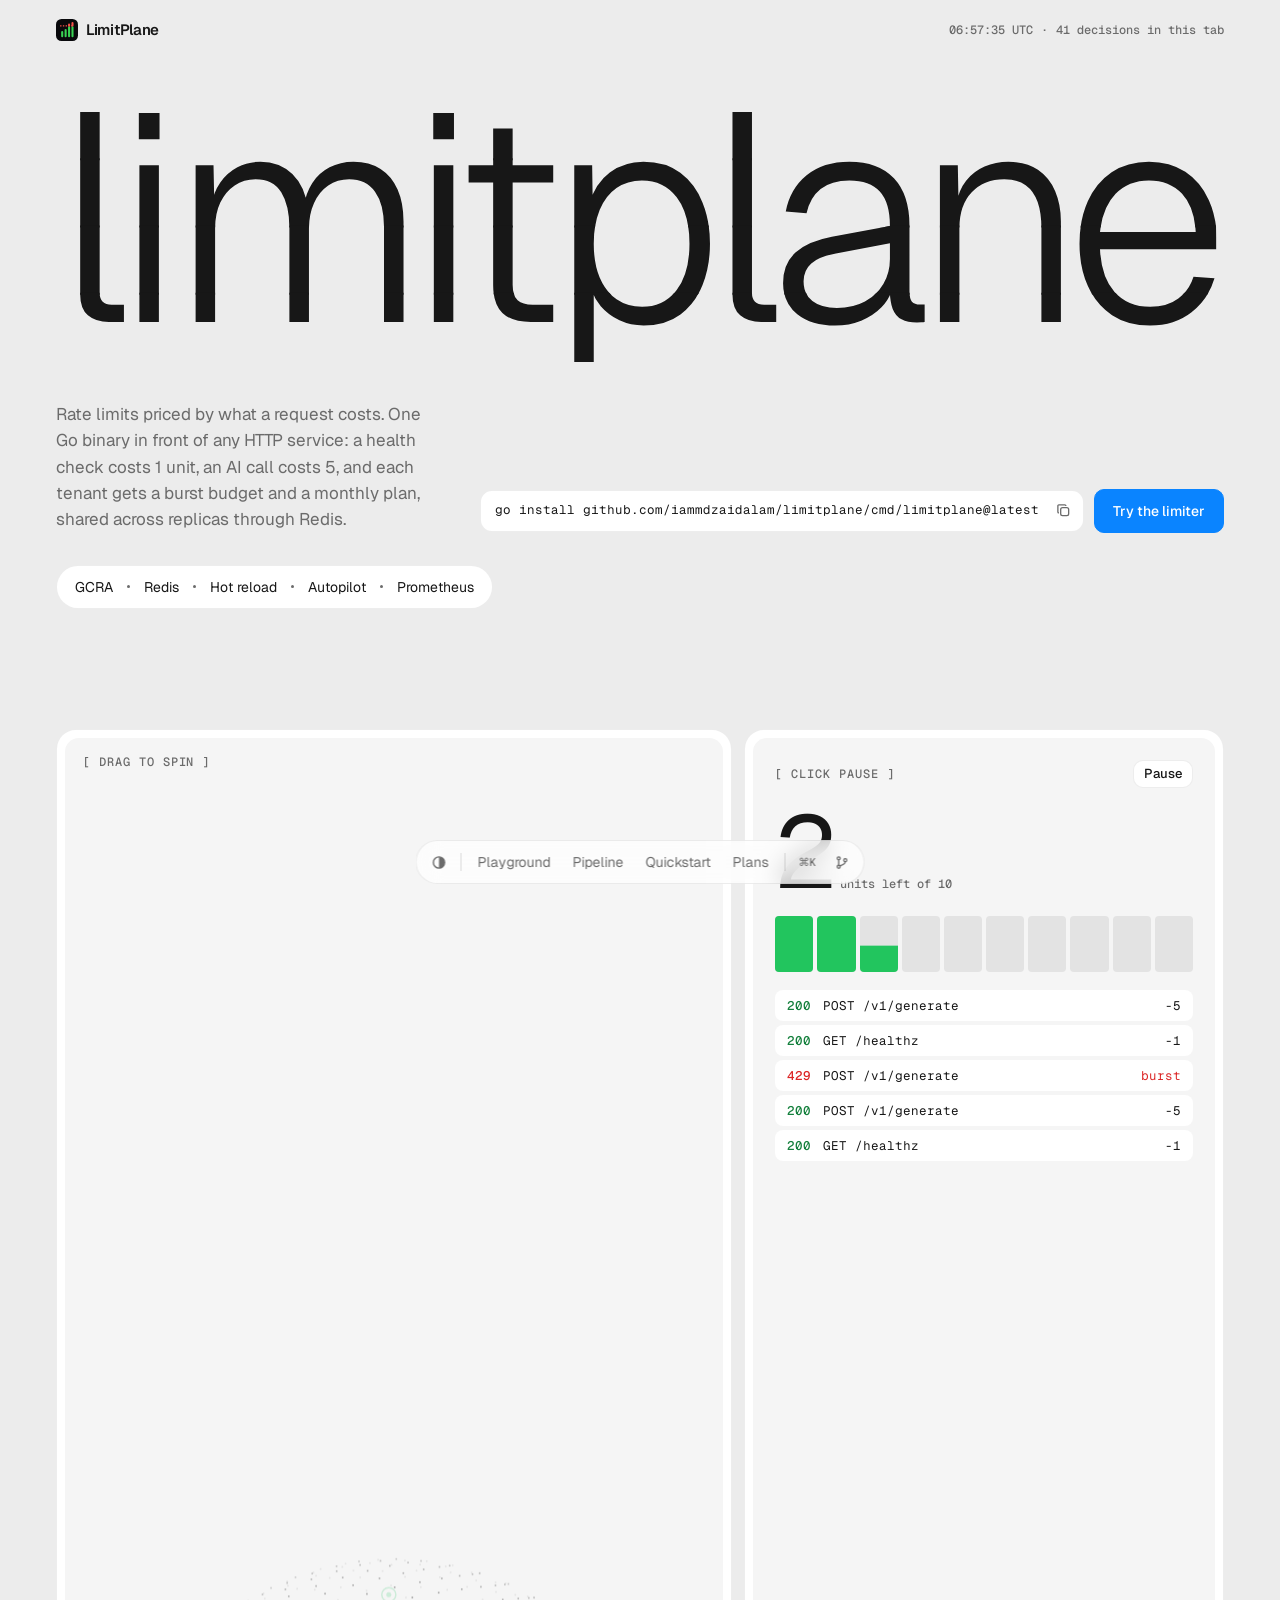
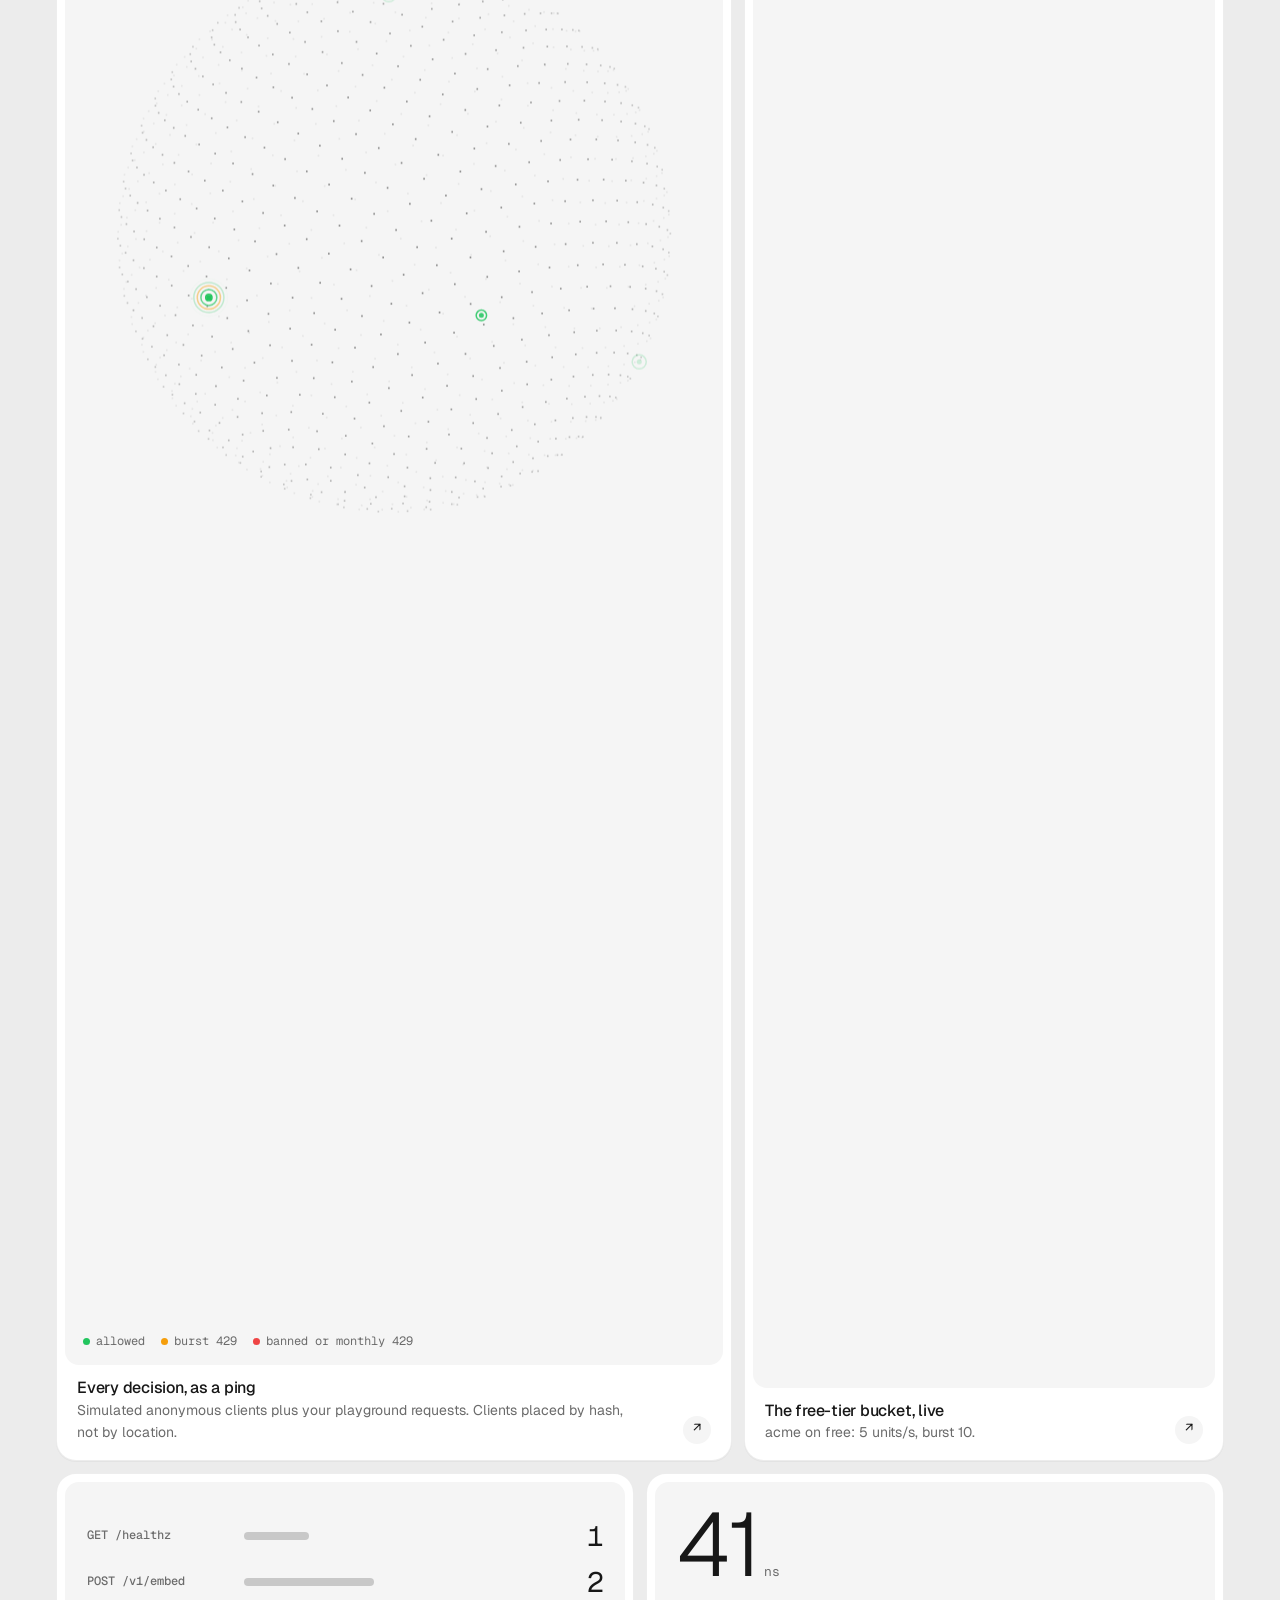
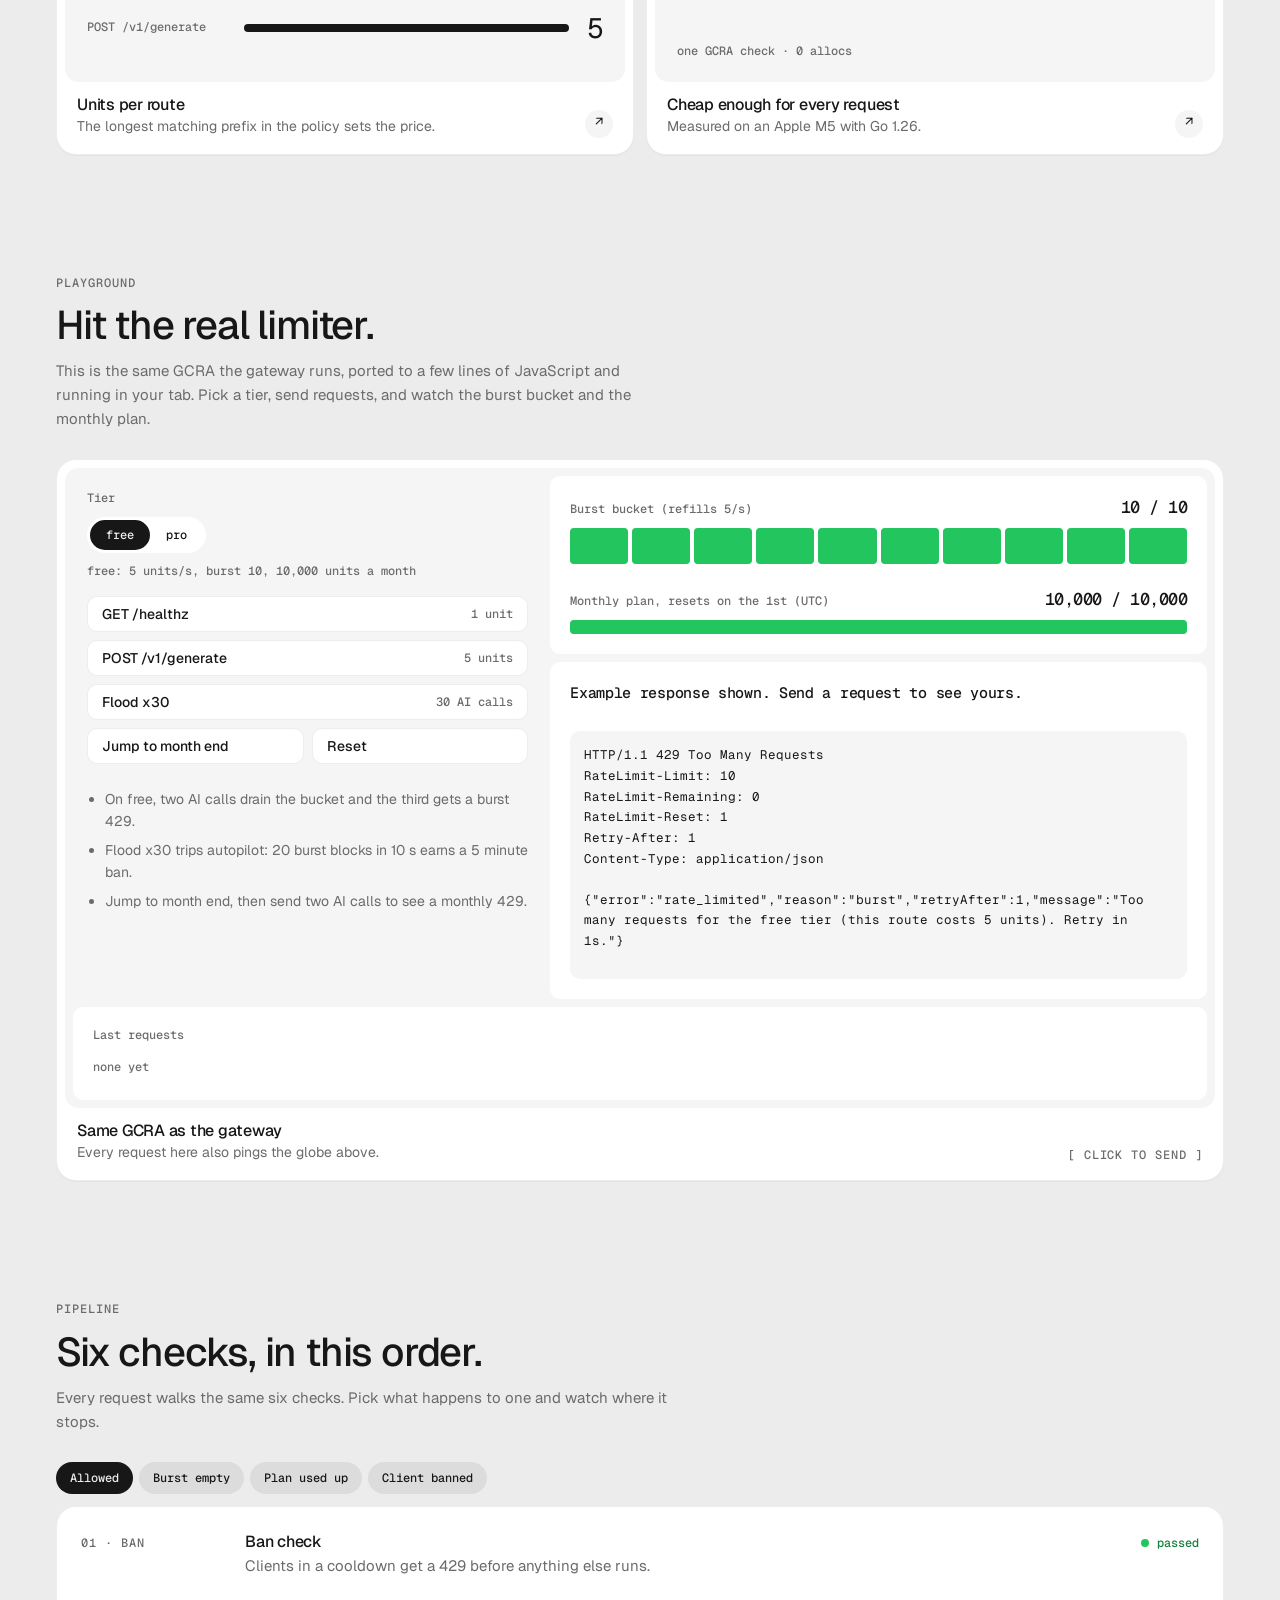
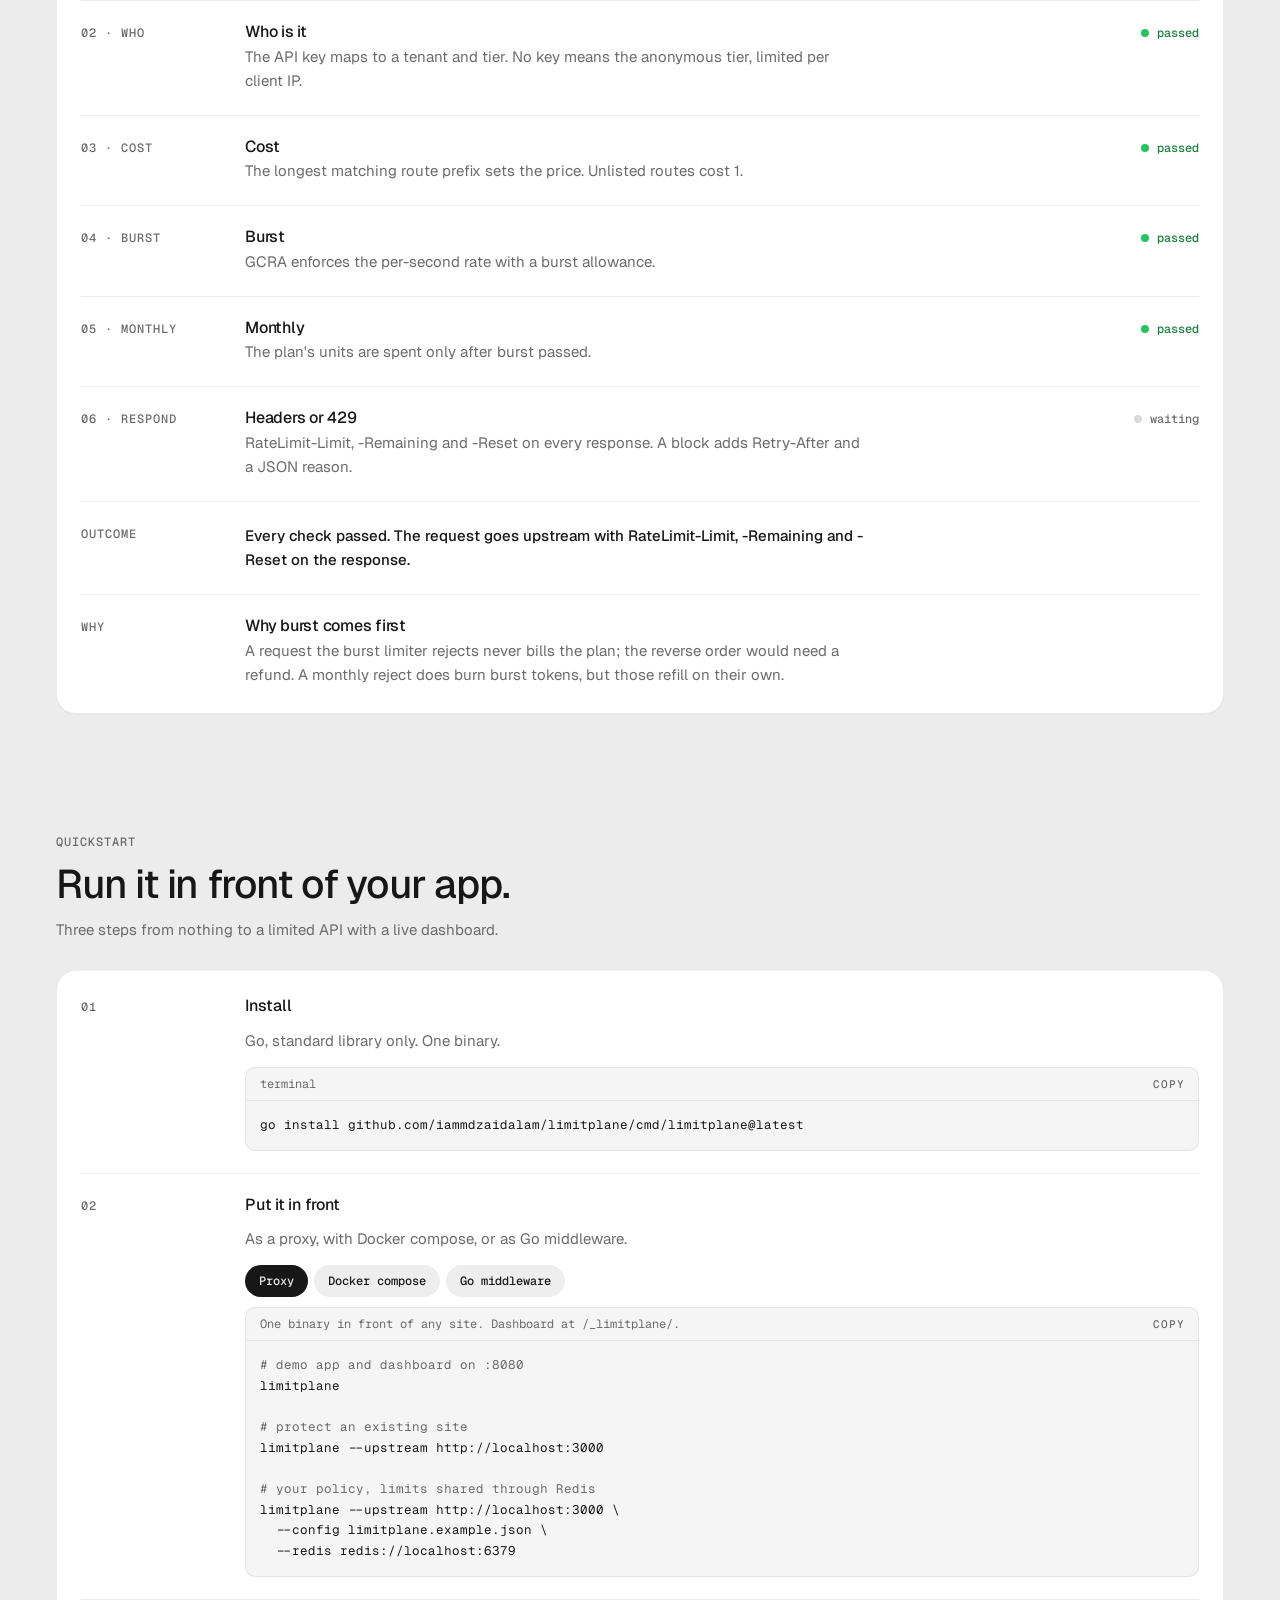
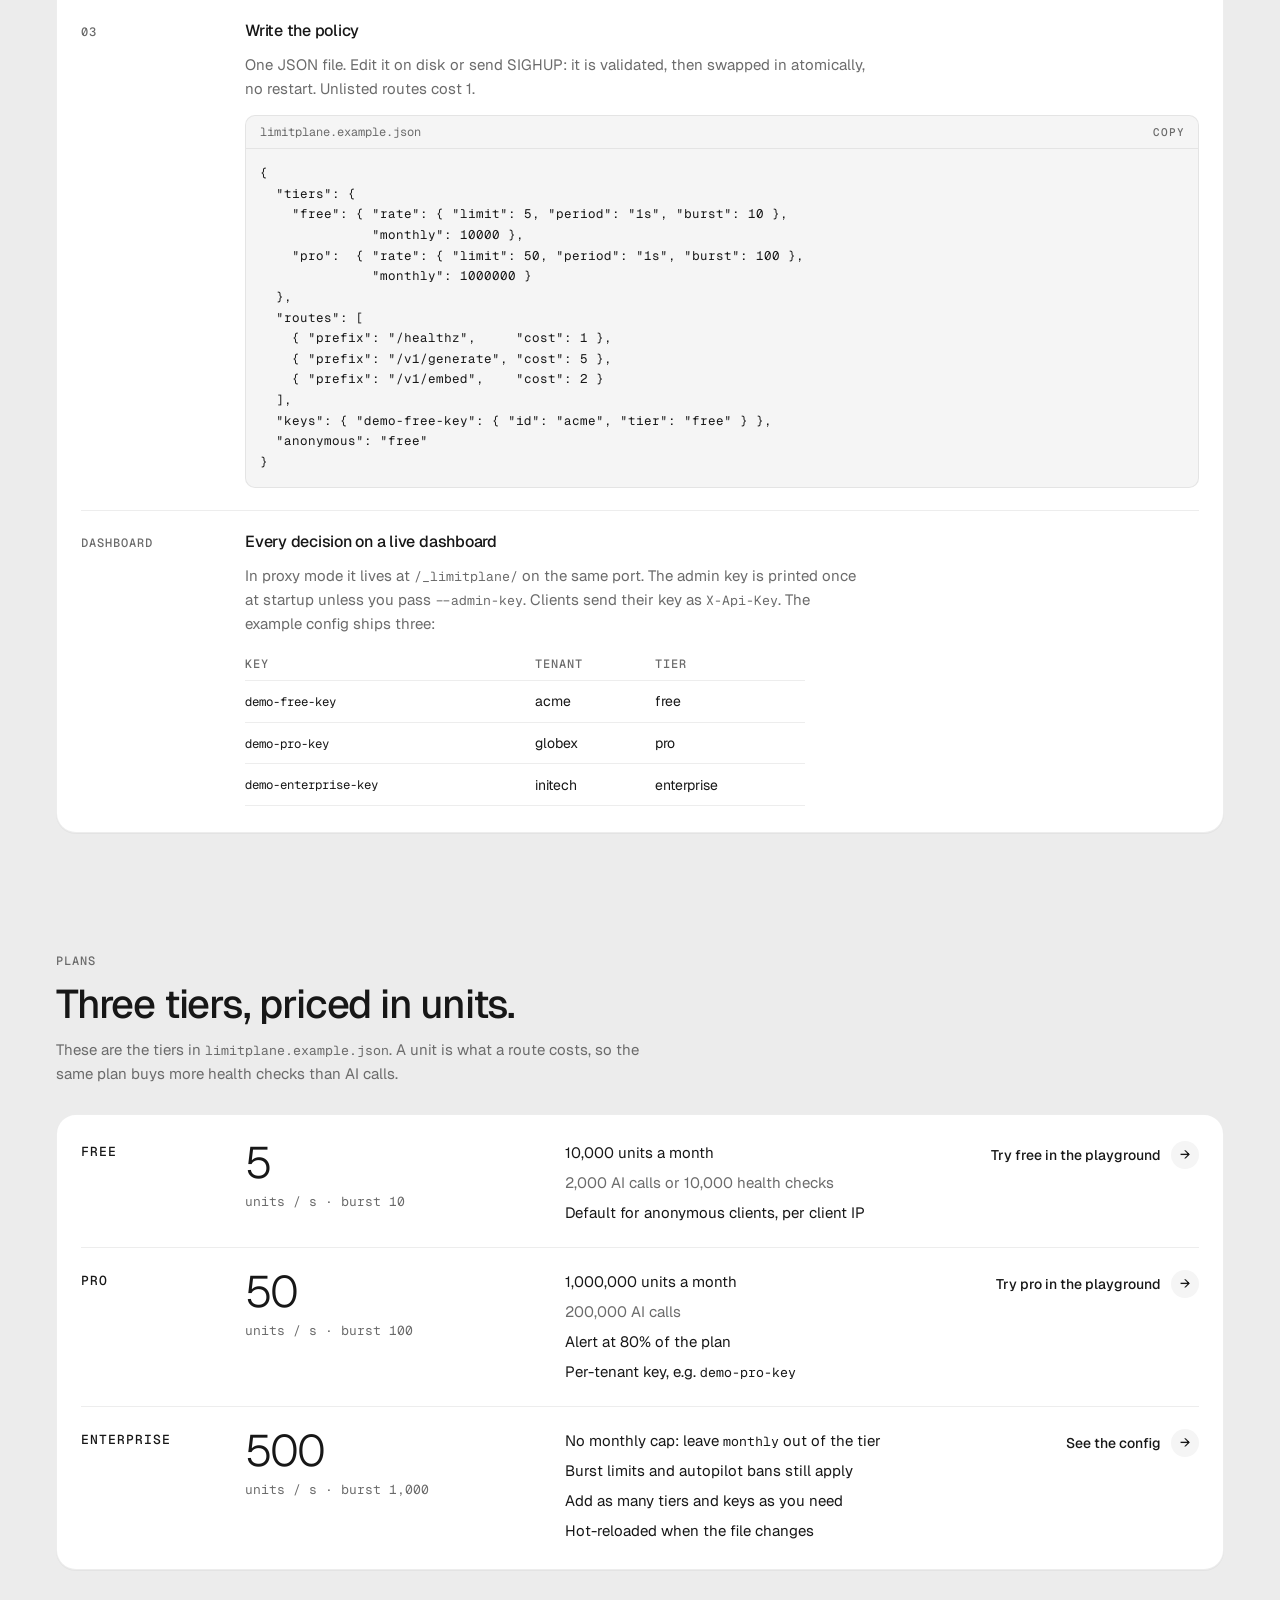
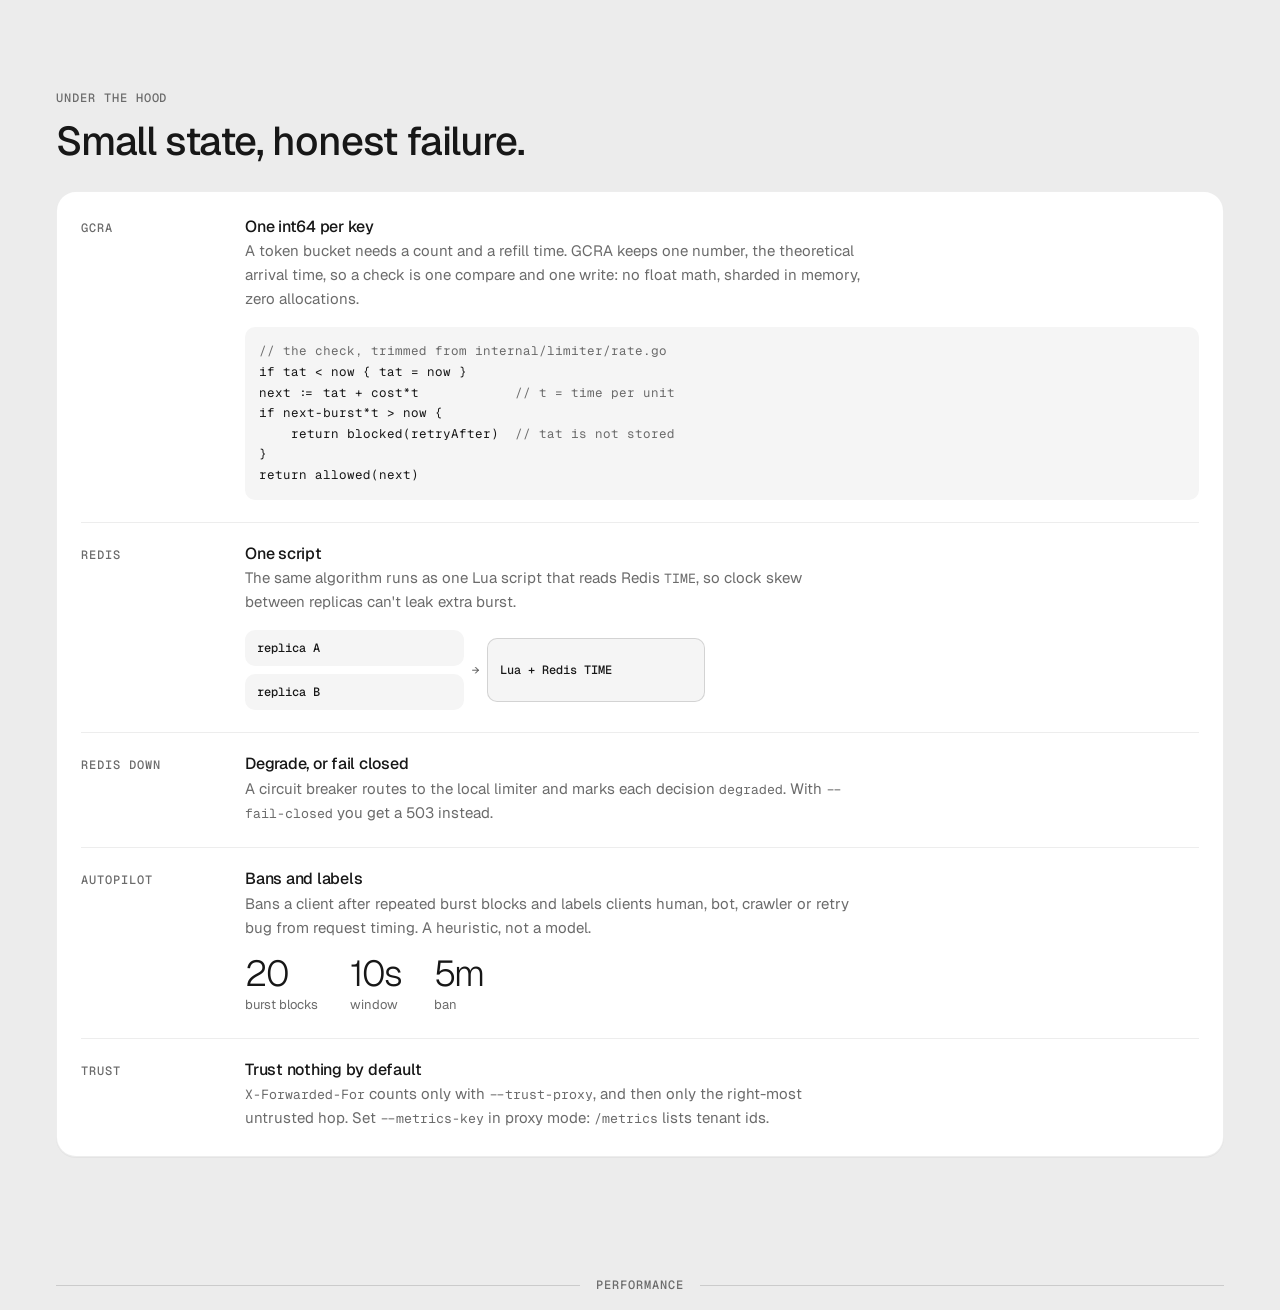
==== site/index.html @ 963f4cc3 "landing: big wordmark, dotted globe and a quieter layout light theme first, cv style rows for the pi" ====
<!doctype html>
<html lang="en">
<head>
<meta charset="utf-8">
<meta name="viewport" content="width=device-width, initial-scale=1">
<title>LimitPlane: rate limits priced by cost</title>
<meta name="description" content="A rate-limiting gateway in Go that prices each request by route cost, with a burst bucket and a monthly plan per tenant, shared through Redis. Try the limiter in your browser.">
<link rel="icon" href="favicon.svg" type="image/svg+xml">
<link rel="preconnect" href="https://fonts.googleapis.com">
<link rel="preconnect" href="https://fonts.gstatic.com" crossorigin>
<link rel="stylesheet" href="https://fonts.googleapis.com/css2?family=Geist:wght@300;400;500;600&family=Geist+Mono:wght@400;500&display=swap"> <!-- taste-skill-ignore -->
<script>document.documentElement.classList.add('js');try{const t=localStorage.getItem('lp-theme');if(t)document.documentElement.dataset.theme=t}catch{}</script>
<link rel="stylesheet" href="site.css">
</head>
<body>
<a class="skip" href="#play">Skip to the playground</a>
<p class="sr" id="toast" role="status"></p>

<header class="top">
  <a class="brand" href="#top"><img src="favicon.svg" alt="">LimitPlane</a>
  <p class="clock"><span id="clock">00:00:00 UTC</span><span class="sep" aria-hidden="true">·</span><span><span id="count">0</span> decisions in this tab</span></p>
</header>

<nav class="dock" aria-label="Main">
  <button class="icon" id="theme" type="button" aria-label="Toggle light or dark theme"><svg viewBox="0 0 16 16" aria-hidden="true"><circle cx="8" cy="8" r="6" fill="none" stroke="currentColor" stroke-width="1.5"/><path d="M8 2a6 6 0 0 1 0 12z" fill="currentColor"/></svg></button>
  <span class="bar" aria-hidden="true"></span>
  <a href="#play">Playground</a>
  <a class="opt" href="#how">Pipeline</a>
  <a class="opt" href="#start">Quickstart</a>
  <a class="opt" href="#plans">Plans</a>
  <span class="bar" aria-hidden="true"></span>
  <button class="icon kbd" id="pal-open" type="button" aria-label="Open the command palette" aria-haspopup="dialog" aria-keyshortcuts="Meta+K Control+K">⌘K</button>
  <a class="icon" href="https://github.com/iammdzaidalam/limitplane" aria-label="Source on GitHub"><svg viewBox="0 0 16 16" aria-hidden="true"><circle cx="4.5" cy="3.5" r="1.6" fill="none" stroke="currentColor" stroke-width="1.4"/><circle cx="4.5" cy="12.5" r="1.6" fill="none" stroke="currentColor" stroke-width="1.4"/><circle cx="11.5" cy="5.5" r="1.6" fill="none" stroke="currentColor" stroke-width="1.4"/><path d="M4.5 5.1v5.8M11.5 7.1c0 2.4-2 3-5.6 4.3" fill="none" stroke="currentColor" stroke-width="1.4"/></svg></a>
</nav>

<main id="top">
<section class="hero" aria-labelledby="h1">
  <h1 id="h1" class="wm"><span class="sr">LimitPlane, rate limits priced by cost</span><span class="wm-word" id="wm" aria-hidden="true"><span>limitplane</span></span></h1>
  <div class="hero-row">
    <p class="intro">Rate limits priced by what a request costs. One Go binary in front of any HTTP service: a health check costs 1 unit, an AI call costs 5, and each tenant gets a burst budget and a monthly plan, shared across replicas through Redis.</p>
    <div class="cmdrow">
      <div class="cmd"><code id="install">go install github.com/iammdzaidalam/limitplane/cmd/limitplane@latest</code><button class="icon" type="button" data-copy="install" aria-label="Copy the install command"><svg viewBox="0 0 16 16" aria-hidden="true"><rect x="5" y="5" width="8.5" height="8.5" rx="2" fill="none" stroke="currentColor" stroke-width="1.4"/><path d="M10.5 3.2V3a1 1 0 0 0-1-1H3a1 1 0 0 0-1 1v6.5a1 1 0 0 0 1 1h.2" fill="none" stroke="currentColor" stroke-width="1.4"/></svg></button></div>
      <a class="btn primary" href="#play">Try the limiter</a>
    </div>
  </div>
  <ul class="feats" aria-label="Features"><li>GCRA</li><li>Redis</li><li>Hot reload</li><li>Autopilot</li><li>Prometheus</li></ul>
</section>

<section class="sec" aria-label="Live demos">
  <div class="grid">
    <article class="card s7 rv">
      <div class="inner globe-tile">
        <span class="hint">[ Drag to spin ]</span>
        <canvas id="globe" role="img" aria-label="Dotted globe with a ping for each rate-limit decision"></canvas>
        <ul class="legend" aria-label="Legend"><li><i class="d ok"></i>allowed</li><li><i class="d warn"></i>burst 429</li><li><i class="d bad"></i>banned or monthly 429</li></ul>
      </div>
      <div class="meta"><div><h3>Every decision, as a ping</h3><p>Simulated anonymous clients plus your playground requests. Clients placed by hash, not by location.</p></div><a class="go" href="#play" aria-label="Open the playground">↗</a></div>
    </article>
    <article class="card s5 rv">
      <div class="inner live" id="live" role="group" aria-label="Live demo: the free tier bucket under simulated traffic">
        <div class="live-head"><span class="hint">[ Click pause ]</span><button class="btn sm" type="button" id="live-toggle" aria-pressed="false">Pause</button></div>
        <div><span class="bignum" id="live-n">10</span><span class="tag">units left of 10</span></div>
        <div class="cells" id="live-cells" aria-hidden="true"></div>
        <ol class="stream" id="live-log" aria-hidden="true"></ol>
      </div>
      <div class="meta"><div><h3>The free-tier bucket, live</h3><p>acme on free: 5 units/s, burst 10.</p></div><a class="go" href="#play" aria-label="Try it in the playground">↗</a></div>
    </article>
    <article class="card s6 rv">
      <div class="inner costs">
        <div class="cost" style="--c:1"><span class="tag">GET /healthz</span><span class="cbar"></span><b>1</b></div>
        <div class="cost" style="--c:2"><span class="tag">POST /v1/embed</span><span class="cbar"></span><b>2</b></div>
        <div class="cost" style="--c:5"><span class="tag">POST /v1/generate</span><span class="cbar"></span><b>5</b></div>
      </div>
      <div class="meta"><div><h3>Units per route</h3><p>The longest matching prefix in the policy sets the price.</p></div><a class="go" href="#policy" aria-label="See the policy">↗</a></div>
    </article>
    <article class="card s6 rv">
      <div class="inner ns"><b>41<small>ns</small></b><span class="tag">one GCRA check · 0 allocs</span></div>
      <div class="meta"><div><h3>Cheap enough for every request</h3><p>Measured on an Apple M5 with Go 1.26.</p></div><a class="go" href="#bench" aria-label="See the benchmarks">↗</a></div>
    </article>
  </div>
</section>

<section class="sec" id="play" aria-labelledby="play-h">
  <div class="sec-head rv">
    <p class="label">Playground</p>
    <h2 id="play-h">Hit the real limiter.</h2>
    <p>This is the same GCRA the gateway runs, ported to a few lines of JavaScript and running in your tab. Pick a tier, send requests, and watch the burst bucket and the monthly plan.</p>
  </div>
  <article class="card rv">
    <div class="inner play">
      <div class="ctl">
        <fieldset>
          <legend class="tag">Tier</legend>
          <div class="seg" role="radiogroup" aria-label="Tier">
            <label><input type="radio" name="tier" value="free" id="tier-free" checked><span>free</span></label>
            <label><input type="radio" name="tier" value="pro" id="tier-pro"><span>pro</span></label>
          </div>
          <p class="tag" id="tier-note"></p>
        </fieldset>
        <button class="btn" type="button" data-send="GET /healthz">GET /healthz <small>1 unit</small></button>
        <button class="btn" type="button" data-send="POST /v1/generate">POST /v1/generate <small>5 units</small></button>
        <button class="btn" type="button" id="flood">Flood x30 <small>30 AI calls</small></button>
        <div class="row">
          <button class="btn" type="button" id="month">Jump to month end</button>
          <button class="btn" type="button" id="reset">Reset</button>
        </div>
        <ul class="try">
          <li>On free, two AI calls drain the bucket and the third gets a burst 429.</li>
          <li>Flood x30 trips autopilot: 20 burst blocks in 10 s earns a 5 minute ban.</li>
          <li>Jump to month end, then send two AI calls to see a monthly 429.</li>
        </ul>
      </div>
      <div class="pane meters">
        <div>
          <div class="meter-head"><span class="tag">Burst bucket <span id="burst-note"></span></span><b id="burst-n">10 / 10</b></div>
          <div class="cells" id="burst-cells" aria-hidden="true"></div>
          <p class="ban" id="ban" hidden></p>
        </div>
        <div>
          <div class="meter-head"><span class="tag">Monthly plan, resets on the 1st (UTC)</span><b id="month-n">10,000 / 10,000</b></div>
          <div class="cells flat" style="--n:1" id="month-cells" aria-hidden="true"></div>
        </div>
      </div>
      <div class="pane resp">
        <p class="status" id="status" role="status" aria-live="polite">Example response shown. Send a request to see yours.</p>
        <ol class="trace" id="trace" aria-label="Checks this request passed"></ol>
        <pre id="out" aria-label="Response">HTTP/1.1 429 Too Many Requests
RateLimit-Limit: 10
RateLimit-Remaining: 0
RateLimit-Reset: 1
Retry-After: 1
Content-Type: application/json

{"error":"rate_limited","reason":"burst","retryAfter":1,"message":"Too many requests for the free tier (this route costs 5 units). Retry in 1s."}</pre>
      </div>
      <div class="pane hist">
        <p class="tag">Last requests</p>
        <ol class="chips" id="chips" aria-label="Request history"><li class="muted">none yet</li></ol>
      </div>
    </div>
    <div class="meta"><div><h3>Same GCRA as the gateway</h3><p>Every request here also pings the globe above.</p></div><span class="hint">[ Click to send ]</span></div>
  </article>
</section>

<section class="sec" id="how" aria-labelledby="how-h">
  <div class="sec-head rv">
    <p class="label">Pipeline</p>
    <h2 id="how-h">Six checks, in this order.</h2>
    <p>Every request walks the same six checks. Pick what happens to one and watch where it stops.</p>
  </div>
  <div class="scen rv" role="group" aria-label="Scenario">
    <button type="button" data-stop="-1" aria-pressed="true">Allowed</button>
    <button type="button" data-stop="3" aria-pressed="false">Burst empty</button>
    <button type="button" data-stop="4" aria-pressed="false">Plan used up</button>
    <button type="button" data-stop="0" aria-pressed="false">Client banned</button>
  </div>
  <div class="slab rv">
    <ol class="rows" id="pipe">
      <li class="cv stage"><span class="k">01 · ban</span><div><h3>Ban check</h3><p>Clients in a cooldown get a 429 before anything else runs.</p></div><span class="st"></span></li>
      <li class="cv stage"><span class="k">02 · who</span><div><h3>Who is it</h3><p>The API key maps to a tenant and tier. No key means the anonymous tier, limited per client IP.</p></div><span class="st"></span></li>
      <li class="cv stage"><span class="k">03 · cost</span><div><h3>Cost</h3><p>The longest matching route prefix sets the price. Unlisted routes cost 1.</p></div><span class="st"></span></li>
      <li class="cv stage"><span class="k">04 · burst</span><div><h3>Burst</h3><p>GCRA enforces the per-second rate with a burst allowance.</p></div><span class="st"></span></li>
      <li class="cv stage"><span class="k">05 · monthly</span><div><h3>Monthly</h3><p>The plan's units are spent only after burst passed.</p></div><span class="st"></span></li>
      <li class="cv stage"><span class="k">06 · respond</span><div><h3>Headers or 429</h3><p>RateLimit-Limit, -Remaining and -Reset on every response. A block adds Retry-After and a JSON reason.</p></div><span class="st"></span></li>
    </ol>
    <div class="cv out"><span class="k">outcome</span><p id="outcome" role="status" aria-live="polite"></p></div>
    <div class="cv"><span class="k">why</span><div><h3>Why burst comes first</h3><p>A request the burst limiter rejects never bills the plan; the reverse order would need a refund. A monthly reject does burn burst tokens, but those refill on their own.</p></div></div>
  </div>
</section>

<section class="sec" id="start" aria-labelledby="start-h">
  <div class="sec-head rv">
    <p class="label">Quickstart</p>
    <h2 id="start-h">Run it in front of your app.</h2>
    <p>Three steps from nothing to a limited API with a live dashboard.</p>
  </div>
  <ol class="slab rows rv">
    <li class="cv">
      <span class="k">01</span>
      <div class="step"><h3>Install</h3><p>Go, standard library only. One binary.</p>
        <div class="cb"><div class="cb-head"><span>terminal</span><button class="copy" type="button" data-copy="install3">Copy</button></div><pre id="install3">go install github.com/iammdzaidalam/limitplane/cmd/limitplane@latest</pre></div>
      </div>
    </li>
    <li class="cv">
      <span class="k">02</span>
      <div class="step"><h3>Put it in front</h3><p>As a proxy, with Docker compose, or as Go middleware.</p>
        <div class="tabs" role="tablist" aria-label="Setup method">
          <button role="tab" id="t0" aria-controls="p0" aria-selected="true">Proxy</button>
          <button role="tab" id="t1" aria-controls="p1" aria-selected="false" tabindex="-1">Docker compose</button>
          <button role="tab" id="t2" aria-controls="p2" aria-selected="false" tabindex="-1">Go middleware</button>
        </div>
        <div class="cb" role="tabpanel" id="p0" aria-labelledby="t0" tabindex="0">
          <div class="cb-head"><span>One binary in front of any site. Dashboard at /_limitplane/.</span><button class="copy" type="button" data-copy="c0">Copy</button></div>
<pre id="c0"><span class="c"># demo app and dashboard on :8080</span>
limitplane

<span class="c"># protect an existing site</span>
limitplane --upstream http://localhost:3000

<span class="c"># your policy, limits shared through Redis</span>
limitplane --upstream http://localhost:3000 \
  --config limitplane.example.json \
  --redis redis://localhost:6379</pre>
        </div>
        <div class="cb" role="tabpanel" id="p1" aria-labelledby="t1" tabindex="0" hidden>
          <div class="cb-head"><span>The limiter and Redis, with your policy mounted in.</span><button class="copy" type="button" data-copy="c1">Copy</button></div>
<pre id="c1"><span class="c"># docker-compose.yml, trimmed from the repo's own</span>
services:
  redis:
    image: redis:7-alpine
  origin:
    image: nginx:alpine
  limitplane:
    build: .
    command: ["--config", "/etc/limitplane/config.json",
              "--redis", "redis://redis:6379",
              "--upstream", "http://origin:80"]
    volumes:
      - ./limitplane.example.json:/etc/limitplane/config.json:ro
    ports: ["8080:8080"]
    depends_on: [redis, origin]</pre>
        </div>
        <div class="cb" role="tabpanel" id="p2" aria-labelledby="t2" tabindex="0" hidden>
          <div class="cb-head"><span>Plain net/http middleware inside the module.</span><button class="copy" type="button" data-copy="c2">Copy</button></div>
<pre id="c2"><span class="c">// inside the limitplane module: the packages live under internal/</span>
cfg, err := policy.Load("limitplane.example.json")
if err != nil { log.Fatal(err) }

gw := gateway.New(gateway.Config{
    Policy:  policy.NewStore(cfg),
    Limiter: limiter.NewLocal(),
    Quota:   limiter.NewLocalQuota(),
})
log.Fatal(http.ListenAndServe(":8080", gw.Middleware(mux)))</pre>
        </div>
      </div>
    </li>
    <li class="cv" id="policy">
      <span class="k">03</span>
      <div class="step"><h3>Write the policy</h3><p>One JSON file. Edit it on disk or send SIGHUP: it is validated, then swapped in atomically, no restart. Unlisted routes cost 1.</p>
        <div class="cb"><div class="cb-head"><span>limitplane.example.json</span><button class="copy" type="button" data-copy="c3">Copy</button></div>
<pre id="c3">{
  "tiers": {
    "free": { "rate": { "limit": 5, "period": "1s", "burst": 10 },
              "monthly": 10000 },
    "pro":  { "rate": { "limit": 50, "period": "1s", "burst": 100 },
              "monthly": 1000000 }
  },
  "routes": [
    { "prefix": "/healthz",     "cost": 1 },
    { "prefix": "/v1/generate", "cost": 5 },
    { "prefix": "/v1/embed",    "cost": 2 }
  ],
  "keys": { "demo-free-key": { "id": "acme", "tier": "free" } },
  "anonymous": "free"
}</pre></div>
      </div>
    </li>
    <li class="cv">
      <span class="k">dashboard</span>
      <div class="step"><h3>Every decision on a live dashboard</h3><p>In proxy mode it lives at <code>/_limitplane/</code> on the same port. The admin key is printed once at startup unless you pass <code>--admin-key</code>. Clients send their key as <code>X-Api-Key</code>. The example config ships three:</p>
        <table class="keys"><thead><tr><th scope="col">Key</th><th scope="col">Tenant</th><th scope="col">Tier</th></tr></thead>
          <tbody><tr><td><code>demo-free-key</code></td><td>acme</td><td>free</td></tr><tr><td><code>demo-pro-key</code></td><td>globex</td><td>pro</td></tr><tr><td><code>demo-enterprise-key</code></td><td>initech</td><td>enterprise</td></tr></tbody></table>
      </div>
    </li>
  </ol>
</section>

<section class="sec" id="plans" aria-labelledby="plans-h">
  <div class="sec-head rv">
    <p class="label">Plans</p>
    <h2 id="plans-h">Three tiers, priced in units.</h2>
    <p>These are the tiers in <code>limitplane.example.json</code>. A unit is what a route costs, so the same plan buys more health checks than AI calls.</p>
  </div>
  <div class="slab rows rv">
    <article class="cv plan">
      <span class="k">free</span>
      <p class="big">5<small>units / s · burst 10</small></p>
      <ul>
        <li>10,000 units a month</li>
        <li class="muted">2,000 AI calls or 10,000 health checks</li>
        <li>Default for anonymous clients, per client IP</li>
      </ul>
      <a class="more" href="#play" data-tier="free">Try free in the playground <span class="go" aria-hidden="true">→</span></a>
    </article>
    <article class="cv plan">
      <span class="k">pro</span>
      <p class="big">50<small>units / s · burst 100</small></p>
      <ul>
        <li>1,000,000 units a month</li>
        <li class="muted">200,000 AI calls</li>
        <li>Alert at 80% of the plan</li>
        <li>Per-tenant key, e.g. <code>demo-pro-key</code></li>
      </ul>
      <a class="more" href="#play" data-tier="pro">Try pro in the playground <span class="go" aria-hidden="true">→</span></a>
    </article>
    <article class="cv plan">
      <span class="k">enterprise</span>
      <p class="big">500<small>units / s · burst 1,000</small></p>
      <ul>
        <li>No monthly cap: leave <code>monthly</code> out of the tier</li>
        <li>Burst limits and autopilot bans still apply</li>
        <li>Add as many tiers and keys as you need</li>
        <li>Hot-reloaded when the file changes</li>
      </ul>
      <a class="more" href="#policy">See the config <span class="go" aria-hidden="true">→</span></a>
    </article>
  </div>
</section>

<section class="sec" id="under" aria-labelledby="under-h">
  <div class="sec-head rv">
    <p class="label">Under the hood</p>
    <h2 id="under-h">Small state, honest failure.</h2>
  </div>
  <div class="slab rows rv">
    <div class="cv"><span class="k">gcra</span><div><h3>One int64 per key</h3><p>A token bucket needs a count and a refill time. GCRA keeps one number, the theoretical arrival time, so a check is one compare and one write: no float math, sharded in memory, zero allocations.</p>
<pre><span class="c">// the check, trimmed from internal/limiter/rate.go</span>
if tat &lt; now { tat = now }
next := tat + cost*t            <span class="c">// t = time per unit</span>
if next-burst*t &gt; now {
    return blocked(retryAfter)  <span class="c">// tat is not stored</span>
}
return allowed(next)</pre></div></div>
    <div class="cv"><span class="k">redis</span><div><h3>One script</h3><p>The same algorithm runs as one Lua script that reads Redis <code>TIME</code>, so clock skew between replicas can't leak extra burst.</p>
      <div class="flow" aria-hidden="true"><div class="col"><div>replica A</div><div>replica B</div></div><span>&rarr;</span><div class="lua">Lua + Redis TIME</div></div></div></div>
    <div class="cv"><span class="k">redis down</span><div><h3>Degrade, or fail closed</h3><p>A circuit breaker routes to the local limiter and marks each decision <code>degraded</code>. With <code>--fail-closed</code> you get a 503 instead.</p></div></div>
    <div class="cv"><span class="k">autopilot</span><div><h3>Bans and labels</h3><p>Bans a client after repeated burst blocks and labels clients human, bot, crawler or retry bug from request timing. A heuristic, not a model.</p>
      <div class="figs"><div><b>20</b><span>burst blocks</span></div><div><b>10s</b><span>window</span></div><div><b>5m</b><span>ban</span></div></div></div></div>
    <div class="cv"><span class="k">trust</span><div><h3>Trust nothing by default</h3><p><code>X-Forwarded-For</code> counts only with <code>--trust-proxy</code>, and then only the right-most untrusted hop. Set <code>--metrics-key</code> in proxy mode: <code>/metrics</code> lists tenant ids.</p></div></div>
  </div>
</section>

<section class="sec" id="bench" aria-labelledby="bench-h">
  <p class="divider" aria-hidden="true"><span>Performance</span></p>
  <div class="sec-head rv"><h2 id="bench-h">Cheap enough to run on every request.</h2></div>
  <article class="card rv">
    <div class="inner bench">
      <div class="fig"><div class="n">41<small>ns</small></div><p>for one GCRA check, with 0 allocations.</p></div>
      <ul class="bars">
        <li class="hot" style="--v:16.1;--d:0ms"><span class="v">41<small>ns</small></span><span class="col"><span class="bar"></span></span><span class="l">GCRA check, one key<i>0 allocs</i></span></li>
        <li style="--v:16.5;--d:80ms"><span class="v">42<small>ns</small></span><span class="col"><span class="bar"></span></span><span class="l">GCRA check, 512 keys<i>0 allocs</i></span></li>
        <li style="--v:11.4;--d:160ms"><span class="v">29<small>ns</small></span><span class="col"><span class="bar"></span></span><span class="l">512 keys, parallel<i>0 allocs</i></span></li>
        <li style="--v:100;--d:240ms"><span class="v">254<small>ns</small></span><span class="col"><span class="bar"></span></span><span class="l">Gateway middleware, no-op limiter<i>6 allocs</i></span></li>
        <li style="--v:20.9;--d:320ms"><span class="v">53<small>ns</small></span><span class="col"><span class="bar"></span></span><span class="l">Stats and SSE hub, per decision<i>0 allocs</i></span></li>
      </ul>
    </div>
    <div class="meta"><div><h3>Apple M5, Go 1.26</h3><p>Reproduce with <code>make bench</code>. The middleware figure is dominated by <code>net/http</code> header handling, not the limiter. Redis-backed checks are bounded by one network round trip, so measure them on your own network.</p></div><a class="go" href="https://github.com/iammdzaidalam/limitplane/blob/main/BENCHMARKS.md" aria-label="Read BENCHMARKS.md">↗</a></div>
  </article>
</section>

<section class="sec built" aria-label="Built with">
  <p class="divider" aria-hidden="true"><span>Built with</span></p>
  <ul class="marks"><li>Go</li><li>Redis</li><li>Docker</li><li>Kubernetes</li><li>Prometheus</li></ul>
</section>

<section class="sec cta" aria-labelledby="cta-h">
  <h2 id="cta-h" class="rv">Put it in front of your API.</h2>
  <p class="rv">Go, standard library only. One binary, a JSON policy, and a dashboard that shows every decision.</p>
  <div class="cmdrow rv">
    <div class="cmd"><code id="install2">go install github.com/iammdzaidalam/limitplane/cmd/limitplane@latest</code><button class="icon" type="button" data-copy="install2" aria-label="Copy the install command"><svg viewBox="0 0 16 16" aria-hidden="true"><rect x="5" y="5" width="8.5" height="8.5" rx="2" fill="none" stroke="currentColor" stroke-width="1.4"/><path d="M10.5 3.2V3a1 1 0 0 0-1-1H3a1 1 0 0 0-1 1v6.5a1 1 0 0 0 1 1h.2" fill="none" stroke="currentColor" stroke-width="1.4"/></svg></button></div>
    <a class="btn primary" href="https://github.com/iammdzaidalam/limitplane">Read the source on GitHub</a>
  </div>
</section>
</main>

<footer class="foot">
  <div class="foot-grid">
    <div class="foot-brand"><a class="brand" href="#top"><img src="favicon.svg" alt="">LimitPlane</a><p>Rate limits priced by what a request costs.</p></div>
    <div><p class="label">Product</p><a href="#play">Playground</a><a href="#how">Pipeline</a><a href="#start">Quickstart</a><a href="#plans">Plans</a></div>
    <div><p class="label">Docs</p><a href="https://github.com/iammdzaidalam/limitplane/blob/main/README.md">README</a><a href="https://github.com/iammdzaidalam/limitplane/blob/main/BENCHMARKS.md">Benchmarks</a><a href="https://github.com/iammdzaidalam/limitplane/blob/main/limitplane.example.json">Example policy</a></div>
    <div><p class="label">Source</p><a href="https://github.com/iammdzaidalam/limitplane">GitHub</a><a href="https://github.com/iammdzaidalam/limitplane/tree/main/deploy/k8s">Kubernetes manifests</a><a href="https://github.com/iammdzaidalam/limitplane/blob/main/docker-compose.yml">docker-compose.yml</a></div>
  </div>
  <div class="mark" id="mark" aria-hidden="true"></div>
  <div class="end"><span>LimitPlane</span><span>Bars are route costs; the red tops are what the limit line would turn away.</span></div>
</footer>

<dialog class="pal" id="pal" aria-label="Command palette">
  <input id="pal-q" type="text" role="combobox" aria-expanded="true" aria-controls="pal-list" aria-autocomplete="list" autocomplete="off" spellcheck="false" placeholder="Jump to a section or run an action">
  <ul id="pal-list" role="listbox" aria-label="Results"></ul>
  <p class="pal-foot"><span>↑↓ move</span><span>↵ open</span><span>esc close</span></p>
</dialog>

<script src="site.js"></script>
</body>
</html>
---- site/site.css ----
:root {
  color-scheme: light dark;
  --bg: light-dark(#ececec, #08080a);
  --panel: light-dark(#ffffff, #0f0f11);
  --tile: light-dark(#f5f5f5, #18181b);
  --line: light-dark(rgba(0, 0, 0, .07), rgba(255, 255, 255, .08));
  --line2: light-dark(rgba(0, 0, 0, .14), rgba(255, 255, 255, .16));
  --text: light-dark(#171717, #ededed);
  --muted: light-dark(#6b6b6b, #8b8b93);
  --primary: #0a84ff;
  --ok: #22c55e;
  --warn: #f59e0b;
  --bad: #ef4444;
  /* the data hues are too light for small text on white */
  --ok-ink: light-dark(#15803d, #22c55e);
  --bad-ink: light-dark(#dc2626, #f87171);
  --sans: "Geist", ui-sans-serif, system-ui, sans-serif;
  --mono: "Geist Mono", ui-monospace, "SF Mono", Menlo, monospace; /* taste-skill-ignore */
  --ease: cubic-bezier(.2, .8, .2, 1);
  --t: .2s var(--ease);
  --k: 140px;
}
:root[data-theme=light] { color-scheme: light; }
:root[data-theme=dark] { color-scheme: dark; }

* { box-sizing: border-box; }
html { scroll-behavior: smooth; scroll-padding-top: 24px; }
body { margin: 0; background: var(--bg); color: var(--text); font: 15px/1.6 var(--sans); -webkit-font-smoothing: antialiased; overflow-x: hidden; padding-bottom: 96px; }
a { color: inherit; text-decoration-thickness: 1px; text-underline-offset: 3px; }
:focus-visible { outline: 2px solid var(--primary); outline-offset: 2px; }
button, input { font: inherit; color: inherit; }
button { cursor: pointer; }
code, pre { font-family: var(--mono); }
p code, li code, td code { font-size: .88em; }
.sr { position: absolute; width: 1px; height: 1px; overflow: hidden; clip-path: inset(50%); white-space: nowrap; }
.skip { position: absolute; left: 12px; top: -60px; z-index: 30; background: var(--text); color: var(--bg); padding: 8px 14px; border-radius: 10px; }
.skip:focus { top: 12px; }

h1, h2, h3 { font-weight: 600; letter-spacing: -.03em; line-height: 1.1; margin: 0; }
h2 { font-size: clamp(26px, 3.4vw, 40px); font-weight: 500; }
h3 { font-size: 16px; letter-spacing: -.015em; }
p { margin: 0; max-width: 62ch; }
.muted { color: var(--muted); }
.tag, .hint, .label, .k, .divider span, .clock, .pal-foot, .pal .grp { font: 500 12px/1.4 var(--mono); color: var(--muted); }
.hint, .label, .k, .divider span, .pal-foot, .pal .grp { text-transform: uppercase; letter-spacing: .08em; }

/* top bar + bottom dock */
.top { display: flex; align-items: center; justify-content: space-between; gap: 16px; max-width: 1200px; margin: 0 auto; padding: 18px 16px; }
.brand { display: inline-flex; align-items: center; gap: 8px; font-weight: 600; letter-spacing: -.02em; text-decoration: none; }
.brand img { width: 22px; height: 22px; }
.clock { display: flex; gap: 8px; flex-wrap: wrap; justify-content: flex-end; font-variant-numeric: tabular-nums; }
.dock { position: fixed; bottom: 16px; left: 50%; transform: translateX(-50%); z-index: 20; display: flex; align-items: center; gap: 2px; height: 44px; padding: 0 6px; border: 1px solid var(--line); border-radius: 999px; background: color-mix(in srgb, var(--panel) 72%, transparent); backdrop-filter: blur(12px); -webkit-backdrop-filter: blur(12px); white-space: nowrap; max-width: calc(100vw - 24px); }
.dock > a:not(.icon) { padding: 6px 10px; font-size: 14px; color: var(--muted); text-decoration: none; transition: color var(--t); }
.dock > a:not(.icon):hover { color: var(--text); }
.dock .bar { width: 1px; height: 18px; background: var(--line2); margin: 0 4px; }
.icon { display: inline-grid; place-items: center; width: 32px; height: 32px; flex: none; padding: 0; border: 0; border-radius: 999px; background: none; color: var(--muted); text-decoration: none; transition: color var(--t), background var(--t); }
.icon:hover { color: var(--text); background: var(--tile); }
.icon svg { width: 15px; height: 15px; }
.icon.kbd { font: 500 11px var(--mono); }
@media (max-width: 600px) { .dock .opt { display: none; } }

/* layout */
.sec { max-width: 1200px; margin: 120px auto 0; padding: 0 16px; }
.sec-head { display: grid; gap: 12px; margin-bottom: 28px; }
.sec-head p:not(.label) { color: var(--muted); }
.grid { display: grid; grid-template-columns: repeat(12, minmax(0, 1fr)); gap: 12px; }
.s5 { grid-column: span 5; } .s6 { grid-column: span 6; } .s7 { grid-column: span 7; }
@media (max-width: 900px) { .s5, .s6, .s7 { grid-column: 1 / -1; } .sec { margin-top: 88px; } }

/* gallery card: white slab, inner tile, title + muted line, round corner button */
.card, .slab { background: var(--panel); border: 1px solid var(--line); border-radius: 20px; box-shadow: 0 1px 0 rgba(0, 0, 0, .04); min-width: 0; }
.card { display: flex; flex-direction: column; padding: 8px; }
.inner { position: relative; flex: 1; display: flex; flex-direction: column; background: var(--tile); border-radius: 14px; padding: 22px; min-width: 0; }
.meta { display: flex; align-items: flex-end; justify-content: space-between; gap: 16px; padding: 14px 12px 8px; }
.meta h3 { font-weight: 500; }
.meta p { color: var(--muted); font-size: 14px; margin-top: 2px; }
.go { display: inline-grid; place-items: center; width: 28px; height: 28px; flex: none; border-radius: 999px; background: var(--tile); color: var(--text); font-size: 13px; text-decoration: none; transition: background var(--t), color var(--t); }
a.go:hover, a:hover > .go { background: var(--text); color: var(--bg); }

/* buttons, command pill, code */
.btn { display: inline-flex; align-items: center; justify-content: center; gap: 10px; min-height: 36px; padding: 0 14px; border-radius: 10px; border: 1px solid var(--line); background: var(--tile); color: var(--text); font-size: 14px; font-weight: 500; text-decoration: none; transition: border-color var(--t), background var(--t); }
.btn:hover { border-color: var(--line2); }
.btn.primary { background: var(--primary); border-color: var(--primary); color: #fff; }
.btn.primary:hover { background: color-mix(in srgb, var(--primary) 88%, #000); }
.btn small { font: 500 12px var(--mono); color: var(--muted); }
.btn.sm { min-height: 28px; padding: 0 10px; font-size: 13px; background: var(--panel); }
.row { display: flex; gap: 8px; flex-wrap: wrap; }
.cmdrow { display: flex; gap: 10px; align-items: center; flex-wrap: wrap; }
.cmd { display: flex; align-items: center; gap: 8px; min-width: 0; max-width: 100%; padding: 4px 4px 4px 14px; border: 1px solid var(--line); border-radius: 12px; background: var(--panel); font: 12.5px/1.5 var(--mono); }
.cmd code { overflow-wrap: anywhere; min-width: 0; padding: 6px 0; }
.cmd .icon { border-radius: 8px; }
.cmdrow .btn { min-height: 44px; padding: 0 18px; }
pre { margin: 0; font: 12.5px/1.65 var(--mono); overflow-x: auto; tab-size: 2; }
.c { color: var(--muted); }
.cb { border: 1px solid var(--line); border-radius: 10px; background: var(--tile); min-width: 0; overflow: hidden; }
.cb[hidden] { display: none; }
.cb-head { display: flex; align-items: center; justify-content: space-between; gap: 12px; padding: 4px 4px 4px 14px; border-bottom: 1px solid var(--line); font: 12px var(--mono); color: var(--muted); }
.cb-head span { overflow: hidden; text-overflow: ellipsis; white-space: nowrap; }
.cb-head .copy { flex: none; padding: 5px 9px; border: 0; border-radius: 6px; background: none; color: var(--muted); font: 500 11px var(--mono); letter-spacing: .08em; text-transform: uppercase; transition: color var(--t), background var(--t); }
.cb-head .copy:hover { color: var(--text); background: var(--panel); }
.cb pre { padding: 14px; }
#install3 { white-space: pre-wrap; overflow-wrap: anywhere; }

/* hero */
.hero { max-width: 1200px; margin: 0 auto; padding: 32px 16px 0; }
.wm { font: 300 23vw/.85 var(--sans); letter-spacing: -.05em; margin: 0 0 40px; white-space: nowrap; }
.wm-word { position: relative; display: inline-block; }
/* padding sits on each slice so every copy has the same box and the clip bands line up */
.wm-word > span { display: block; padding-bottom: .06em; animation: slice .9s var(--ease) backwards; animation-delay: calc(var(--i, 0) * 90ms); }
.wm-word > span + span { position: absolute; inset: 0; }
@keyframes slice { from { transform: translateX(var(--x, 0)); opacity: 0; } }
.hero-row { display: grid; grid-template-columns: minmax(0, 1fr) auto; gap: 24px 48px; align-items: end; }
.intro { font-size: 17px; line-height: 1.55; color: var(--muted); max-width: 52ch; }
.feats { list-style: none; margin: 32px 0 0; padding: 4px; display: inline-flex; flex-wrap: wrap; border: 1px solid var(--line); border-radius: 999px; background: var(--panel); font-size: 14px; }
.feats li { padding: 6px 14px; border-radius: 999px; display: flex; align-items: center; gap: 14px; }
.feats li + li::before { content: ""; width: 3px; height: 3px; margin-left: -14px; border-radius: 50%; background: var(--muted); }
@media (max-width: 900px) { .hero-row { grid-template-columns: 1fr; } }
@media (max-width: 560px) {
  .feats { border: 0; background: none; padding: 0; gap: 6px; }
  .feats li { background: var(--panel); border: 1px solid var(--line); }
  .feats li + li::before { display: none; }
  .clock { flex-direction: column; align-items: flex-end; gap: 0; }
  .clock .sep { display: none; }
}

/* demo tiles */
.inner > .hint { position: absolute; top: 16px; left: 18px; }
.globe-tile { padding: 0; min-height: 420px; overflow: hidden; }
#globe { flex: 1; width: 100%; min-height: 380px; color: var(--muted); touch-action: none; cursor: grab; }
#globe:active { cursor: grabbing; }
.legend { list-style: none; margin: 0; padding: 0 18px 16px; display: flex; flex-wrap: wrap; gap: 6px 16px; font: 12px var(--mono); color: var(--muted); }
.legend li { display: flex; align-items: center; gap: 6px; }
.d { width: 7px; height: 7px; border-radius: 50%; }
.d.ok { background: var(--ok); } .d.warn { background: var(--warn); } .d.bad { background: var(--bad); }
.live { gap: 18px; }
.live-head { display: flex; align-items: center; justify-content: space-between; gap: 12px; }
.bignum { font: 400 clamp(64px, 8vw, 104px)/.9 var(--mono); letter-spacing: -.06em; font-variant-numeric: tabular-nums; margin-right: 10px; }
.cells { display: grid; grid-template-columns: repeat(var(--n, 10), 1fr); gap: 4px; height: 56px; }
.cell { background: color-mix(in srgb, var(--text) 8%, transparent); border-radius: 4px; overflow: hidden; display: flex; align-items: flex-end; }
.cell i { display: block; width: 100%; height: 100%; background: var(--ok); transform-origin: bottom; transform: scaleY(var(--f, 0)); }
.cells.flat .cell i { transform-origin: left; transform: scaleX(var(--f, 0)); }
.stream { list-style: none; margin: 0; padding: 0; display: grid; gap: 4px; font: 12.5px/1.2 var(--mono); }
.stream li, .chips li { display: flex; gap: 12px; align-items: center; background: var(--panel); border-radius: 8px; padding: 8px 12px; animation: drop .3s var(--ease); }
.stream .code { font-weight: 500; min-width: 3ch; } .stream .p { flex: 1; overflow: hidden; text-overflow: ellipsis; white-space: nowrap; }
.ok { color: var(--ok-ink); } .no { color: var(--bad-ink); }
@keyframes drop { from { opacity: 0; transform: translateY(-6px); } }
.costs { justify-content: center; gap: 18px; min-height: 200px; }
.cost { display: grid; grid-template-columns: 9.5em 1fr 2ch; align-items: center; gap: 14px; }
.cbar { height: 8px; width: calc(var(--c) * 20%); border-radius: 999px; background: color-mix(in srgb, var(--text) 20%, transparent); }
.cost:last-child .cbar { background: var(--text); }
.cost b { font: 400 28px/1 var(--mono); letter-spacing: -.04em; text-align: right; }
.ns { justify-content: space-between; gap: 24px; min-height: 200px; }
.ns b, .fig .n { font: 300 clamp(64px, 7vw, 104px)/.9 var(--sans); letter-spacing: -.05em; }
.ns b small, .fig .n small, .plan .big small { font: 400 13px var(--mono); letter-spacing: 0; color: var(--muted); margin-left: 8px; }

/* playground */
.play { display: grid; grid-template-columns: minmax(0, 5fr) minmax(0, 7fr); grid-template-rows: auto 1fr auto; gap: 8px; padding: 8px; }
.ctl { grid-row: 1 / 3; display: grid; gap: 8px; align-content: start; padding: 14px; }
.pane { background: var(--panel); border-radius: 10px; padding: 20px; min-width: 0; }
.hist { grid-column: 1 / -1; display: grid; gap: 10px; }
fieldset { border: 0; padding: 0; margin: 0 0 8px; min-width: 0; display: grid; gap: 10px; justify-items: start; }
legend { padding: 0; margin-bottom: 10px; }
.seg { display: inline-flex; background: var(--panel); border-radius: 999px; padding: 3px; }
.seg label { position: relative; }
.seg input { position: absolute; opacity: 0; inset: 0; cursor: pointer; }
.seg span { display: inline-flex; align-items: center; min-height: 30px; padding: 0 16px; border-radius: 999px; font: 500 12px var(--mono); transition: background var(--t), color var(--t); }
.seg input:checked + span { background: var(--text); color: var(--bg); }
.seg input:focus-visible + span { outline: 2px solid var(--primary); outline-offset: 2px; }
.ctl .btn { justify-content: space-between; background: var(--panel); }
.ctl .row .btn { flex: 1; }
.try { margin: 16px 0 0; padding-left: 18px; display: grid; gap: 6px; font-size: 14px; color: var(--muted); }
.meters { display: grid; gap: 24px; }
.meter-head { display: flex; justify-content: space-between; gap: 12px; align-items: baseline; margin-bottom: 10px; flex-wrap: wrap; }
.meter-head b { font: 500 17px var(--mono); font-variant-numeric: tabular-nums; letter-spacing: -.03em; }
.meters .cells { height: 36px; }
.meters .cells.flat { height: 14px; }
.ban { color: var(--bad-ink); font: 500 12px var(--mono); margin-top: 10px; }
.resp { display: grid; gap: 14px; }
.status { font: 500 15px/1.4 var(--mono); letter-spacing: -.02em; min-height: 1.4em; }
.trace, .chips { list-style: none; margin: 0; padding: 0; display: flex; flex-wrap: wrap; gap: 6px; font: 500 12px var(--mono); }
.trace li { padding: 4px 10px; border-radius: 999px; background: var(--tile); color: var(--muted); }
.trace li[data-s=pass] { background: color-mix(in srgb, var(--ok) 14%, var(--panel)); color: var(--ok-ink); }
.trace li[data-s=stop] { background: var(--bad); color: #fff; }
.resp pre { background: var(--tile); border-radius: 10px; padding: 14px; min-height: 12lh; white-space: pre-wrap; overflow-wrap: anywhere; }
.chips li { padding: 5px 10px; border-radius: 999px; gap: 8px; background: var(--tile); animation-duration: .2s; }
.chips li.muted { background: none; padding-left: 0; }
@media (max-width: 900px) { .play { grid-template-columns: 1fr; } .ctl { grid-row: auto; padding: 10px; } }

/* chips: scenarios + setup tabs */
.scen, .tabs { display: flex; flex-wrap: wrap; gap: 6px; }
.scen { margin-bottom: 12px; }
.scen button, .tabs button { min-height: 32px; padding: 0 14px; border-radius: 999px; border: 0; background: color-mix(in srgb, var(--text) 7%, transparent); color: var(--text); font: 500 12px var(--mono); transition: background var(--t), color var(--t); }
.scen button:hover, .tabs button:hover { background: color-mix(in srgb, var(--text) 12%, transparent); }
.scen button[aria-pressed=true], .tabs button[aria-selected=true] { background: var(--text); color: var(--bg); }

/* CV rows: mono key left, content right */
.rows { list-style: none; margin: 0; padding: 0; }
.slab { padding: 4px 24px; }
.cv { display: grid; grid-template-columns: var(--k) minmax(0, 1fr); gap: 8px 24px; padding: 22px 0; border-top: 1px solid var(--line); }
.slab > .cv:first-child, .rows > .cv:first-child, .slab > .rows:first-child > .cv:first-child { border-top: 0; }
.cv .k { padding-top: 2px; }
.cv h3 { margin-bottom: 4px; font-weight: 500; }
.cv p { color: var(--muted); }
.stage { grid-template-columns: var(--k) minmax(0, 1fr) 120px; transition: opacity .25s var(--ease); }
.stage .st { display: flex; align-items: center; justify-content: flex-end; gap: 8px; font: 500 12px var(--mono); color: var(--muted); padding-top: 2px; align-self: start; }
.stage .st::before { content: ""; width: 8px; height: 8px; border-radius: 50%; background: var(--line2); flex: none; }
.stage .st::after { content: "waiting"; }
.stage[data-s=pass] .st { color: var(--ok-ink); }
.stage[data-s=pass] .st::before { background: var(--ok); animation: pop .4s var(--ease); } .stage[data-s=pass] .st::after { content: "passed"; }
.stage[data-s=stop] .st { color: var(--bad-ink); } .stage[data-s=stop] .st::before { background: var(--bad); box-shadow: 0 0 0 4px color-mix(in srgb, var(--bad) 20%, transparent); } .stage[data-s=stop] .st::after { content: "blocked here"; }
.stage[data-s=stop] h3 { color: var(--bad-ink); }
.stage[data-s=skip] { opacity: .4; } .stage[data-s=skip] .st::after { content: "skipped"; }
@keyframes pop { from { transform: scale(2.2); } }
.cv.out p { color: var(--text); font-weight: 500; min-height: 1.6em; }
.step { display: grid; gap: 10px; min-width: 0; }
.step > p { margin-bottom: 4px; }
.keys { border-collapse: collapse; font-size: 14px; width: 100%; max-width: 560px; margin-top: 6px; }
.keys th { text-align: left; font: 500 12px var(--mono); color: var(--muted); text-transform: uppercase; letter-spacing: .08em; padding: 0 12px 8px 0; border-bottom: 1px solid var(--line); }
.keys td { padding: 9px 12px 9px 0; border-bottom: 1px solid var(--line); }
.plan { grid-template-columns: var(--k) minmax(0, 4fr) minmax(0, 5fr) 240px; align-items: start; }
.plan .more { justify-self: end; }
.plan .k { color: var(--text); font-size: 13px; }
.plan .big { font: 300 44px/1 var(--sans); letter-spacing: -.04em; color: var(--text); }
.plan .big small { display: block; margin: 8px 0 0; }
.plan ul { list-style: none; padding: 0; margin: 0; display: grid; gap: 6px; }
.more { display: inline-flex; align-items: center; gap: 10px; font-size: 14px; font-weight: 500; text-decoration: none; white-space: nowrap; }
.under pre, #under pre { background: var(--tile); border-radius: 10px; padding: 14px; margin-top: 16px; }
.flow { display: grid; grid-template-columns: 1fr auto 1fr; gap: 8px; align-items: center; margin-top: 16px; max-width: 460px; font: 500 12px var(--mono); }
.flow > span { color: var(--muted); }
.flow div { background: var(--tile); padding: 10px 12px; border-radius: 10px; }
.flow .col { display: grid; gap: 8px; background: none; padding: 0; }
.flow .lua { line-height: 1.5; padding: 22px 12px; border: 1px solid var(--line2); }
.figs { display: flex; gap: 32px; margin-top: 16px; flex-wrap: wrap; }
.figs b { display: block; font: 300 36px/1 var(--sans); letter-spacing: -.04em; }
.figs span { font-size: 13px; color: var(--muted); }
@media (max-width: 900px) { .plan { grid-template-columns: var(--k) minmax(0, 1fr); } .plan ul, .plan .more { grid-column: 2; } .plan .more { justify-self: start; } }
@media (max-width: 640px) {
  :root { --k: 1fr; }
  .slab { padding: 4px 16px; }
  .cv, .stage, .plan { grid-template-columns: minmax(0, 1fr); }
  .plan ul, .plan .more { grid-column: auto; }
  .stage .st { justify-content: flex-start; }
}

/* divider label row */
.divider { display: flex; align-items: center; gap: 16px; max-width: none; margin: 0 0 40px; }
.divider::before, .divider::after { content: ""; flex: 1; height: 1px; background: var(--line2); }

/* benchmarks */
.bench { display: grid; grid-template-columns: minmax(0, 5fr) minmax(0, 7fr); gap: 24px; min-height: 460px; }
.fig { display: flex; flex-direction: column; justify-content: space-between; gap: 24px; }
.fig .n { font-size: clamp(80px, 11vw, 160px); }
.fig p { color: var(--muted); max-width: 26ch; }
.bars { list-style: none; margin: 0; padding: 0; display: grid; grid-template-columns: repeat(5, minmax(0, 1fr)); gap: 8px; align-items: end; }
.bars li { display: flex; flex-direction: column; justify-content: flex-end; height: 100%; min-height: 340px; gap: 10px; }
.bars .v { font: 400 clamp(18px, 2vw, 24px) var(--mono); font-variant-numeric: tabular-nums; letter-spacing: -.04em; }
.bars .v small { font-size: 12px; color: var(--muted); letter-spacing: 0; margin-left: 2px; }
.bars .col { display: block; }
.bars .bar { display: block; height: calc(var(--v) * 2.4px); min-height: 14px; border-radius: 6px 6px 0 0; transform-origin: bottom; background: color-mix(in srgb, var(--text) 16%, transparent); }
.bars .hot .bar { background: var(--ok); }
.bars .l { font-size: 13px; line-height: 1.35; color: var(--muted); min-height: 5.4em; }
.bars .l i { display: block; font: normal 12px var(--mono); }
@media (max-width: 900px) { .bench { grid-template-columns: 1fr; min-height: 0; } }
@media (max-width: 560px) {
  .bars { grid-template-columns: 1fr; gap: 14px; }
  .bars li { min-height: 0; gap: 6px; }
  .bars .bar { height: 16px; width: calc(var(--v) * 1%); border-radius: 0 6px 6px 0; transform-origin: left; }
  .bars .l { min-height: 0; }
}

/* built with */
.built .divider { margin-bottom: 28px; }
.marks { list-style: none; margin: 0; padding: 0; display: flex; flex-wrap: wrap; justify-content: center; gap: 12px 48px; font-size: 20px; font-weight: 500; letter-spacing: -.03em; color: var(--muted); }

/* close */
.cta { display: flex; flex-direction: column; align-items: center; text-align: center; gap: 16px; }
.cta > p { color: var(--muted); }
.cta .cmdrow { justify-content: center; margin-top: 8px; }

/* footer */
.foot { max-width: 1200px; margin: 120px auto 0; padding: 0 16px; }
.foot-grid { padding-top: 40px; border-top: 1px solid var(--line2); display: grid; grid-template-columns: 2fr repeat(3, 1fr); gap: 32px; }
.foot-grid > div { display: grid; gap: 8px; align-content: start; }
.foot-brand p { color: var(--muted); }
.foot-grid a:not(.brand) { font-size: 14px; color: var(--muted); text-decoration: none; transition: color var(--t); }
.foot-grid a:not(.brand):hover { color: var(--text); text-decoration: underline; }
.foot .label { margin-bottom: 4px; }
.foot .mark { display: flex; align-items: flex-end; gap: 4px; height: clamp(64px, 12vw, 140px); margin-top: 48px; }
.foot .mark i { flex: 1; background: color-mix(in srgb, var(--text) 12%, transparent); border-radius: 3px 3px 0 0; height: calc(var(--h) * 1%); position: relative; }
.foot .mark i::after { content: ""; position: absolute; left: 0; right: 0; top: 0; height: calc(var(--x) * 1%); background: var(--bad); border-radius: 3px 3px 0 0; }
.foot .end { display: flex; justify-content: space-between; gap: 12px; flex-wrap: wrap; margin-top: 20px; color: var(--muted); font-size: 13px; }
@media (max-width: 720px) { .foot-grid { grid-template-columns: 1fr 1fr; } .foot-brand { grid-column: 1 / -1; } }

/* command palette */
.pal { width: min(560px, calc(100vw - 32px)); max-height: min(480px, calc(100vh - 120px)); margin: 14vh auto auto; padding: 0; border: 1px solid var(--line2); border-radius: 16px; background: var(--panel); color: var(--text); overflow: hidden; flex-direction: column; }
.pal[open] { display: flex; }
.pal::backdrop { background: rgba(0, 0, 0, .35); }
.pal input { width: 100%; height: 52px; padding: 0 18px; border: 0; border-bottom: 1px solid var(--line); background: none; font-size: 15px; outline: none; }
.pal ul { list-style: none; margin: 0; padding: 6px; overflow-y: auto; }
.pal .grp { padding: 10px 10px 4px; font-size: 11px; }
.pal [role=option] { display: flex; align-items: center; justify-content: space-between; gap: 12px; padding: 9px 10px; border-radius: 8px; font-size: 14px; cursor: pointer; }
.pal [role=option] span { font: 12px var(--mono); color: var(--muted); }
.pal [role=option][aria-selected=true] { background: var(--tile); }
.pal .empty { padding: 16px 10px; color: var(--muted); font-size: 14px; }
.pal-foot { display: flex; gap: 16px; padding: 10px 16px; border-top: 1px solid var(--line); font-size: 11px; max-width: none; }

/* entrance */
.js .rv { opacity: 0; transform: translateY(14px); transition: opacity .5s var(--ease), transform .5s var(--ease); transition-delay: var(--d, 0ms); }
.js .rv.in { opacity: 1; transform: none; }
.js .bars .bar { transform: scaleY(0); transition: transform .7s var(--ease); transition-delay: calc(var(--d, 0ms) + 150ms); }
.js .bars.in .bar { transform: none; }
@media (max-width: 560px) { .js .bars .bar { transform: scaleX(0); } .js .bars.in .bar { transform: none; } }

@media (prefers-reduced-motion: reduce) {
  html { scroll-behavior: auto; }
  *, *::before, *::after { transition: none !important; animation: none !important; }
  .js .rv, .js .bars .bar { opacity: 1; transform: none; }
}
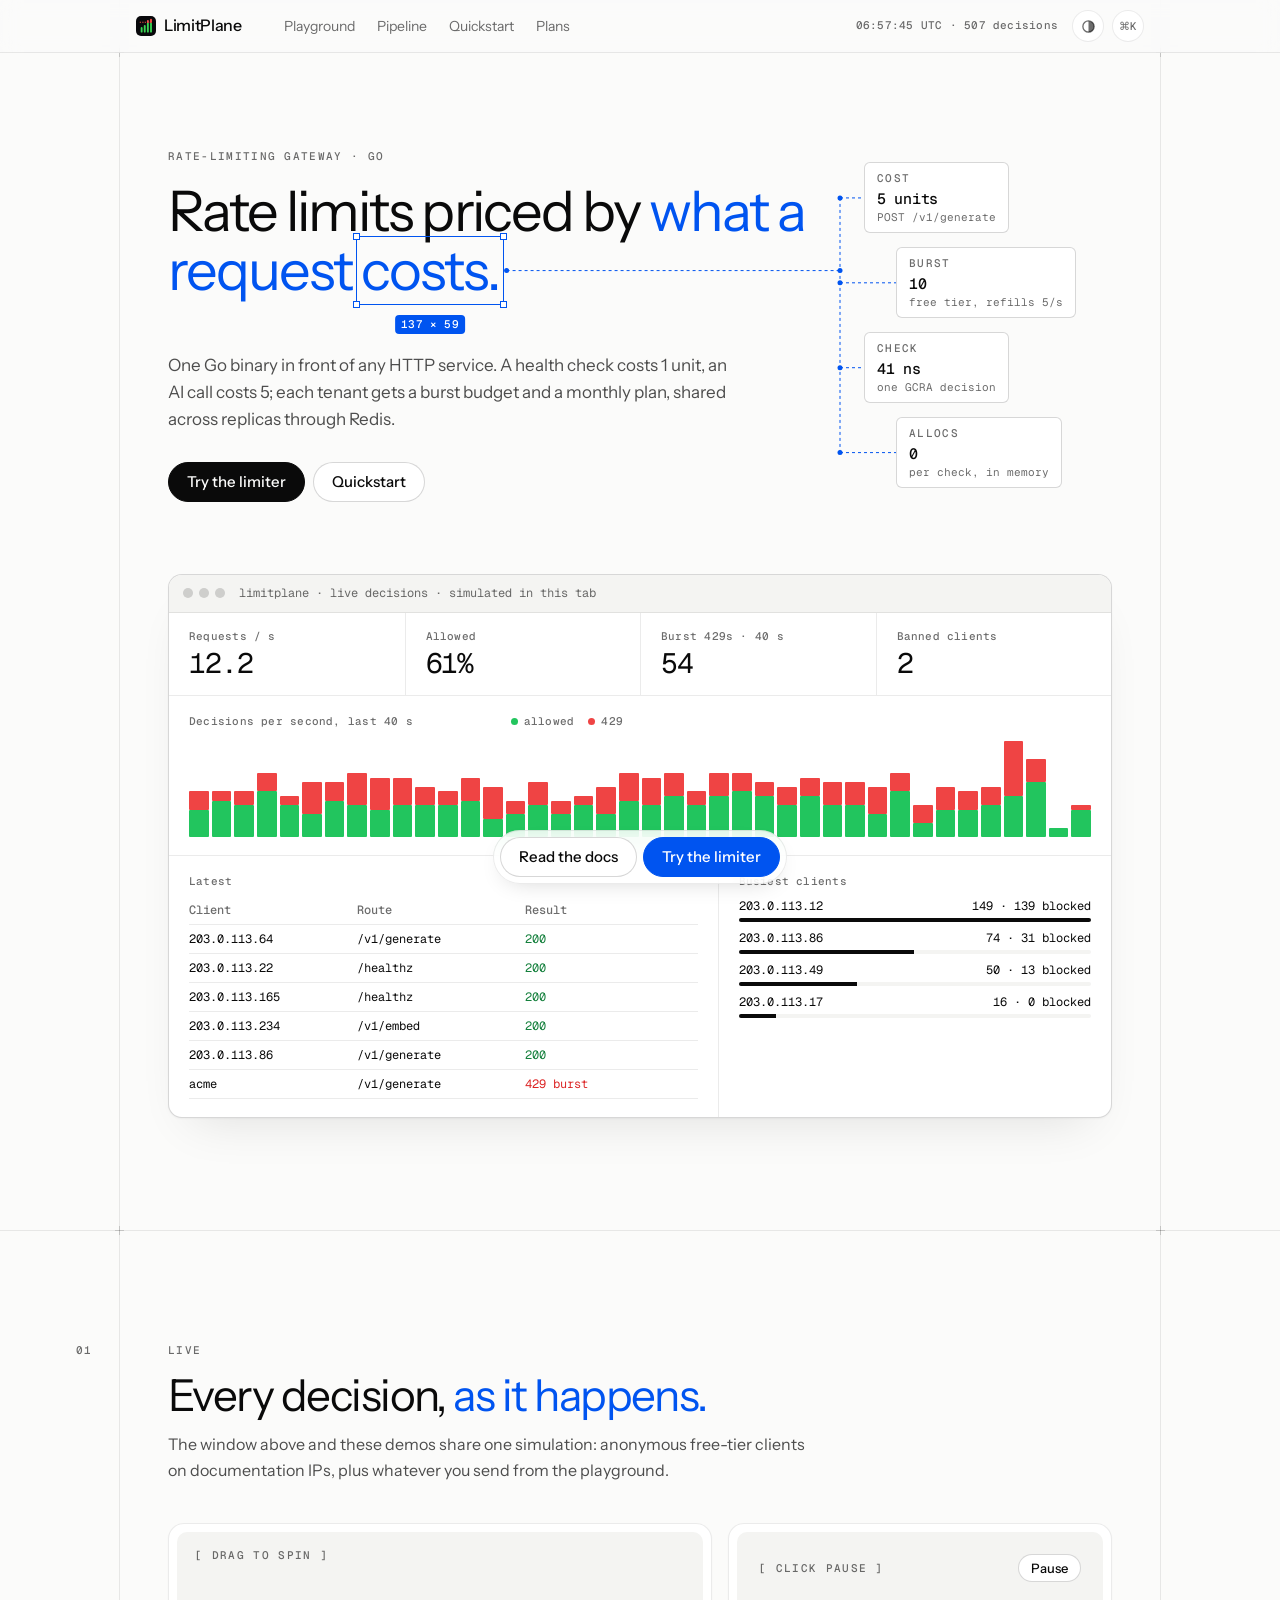
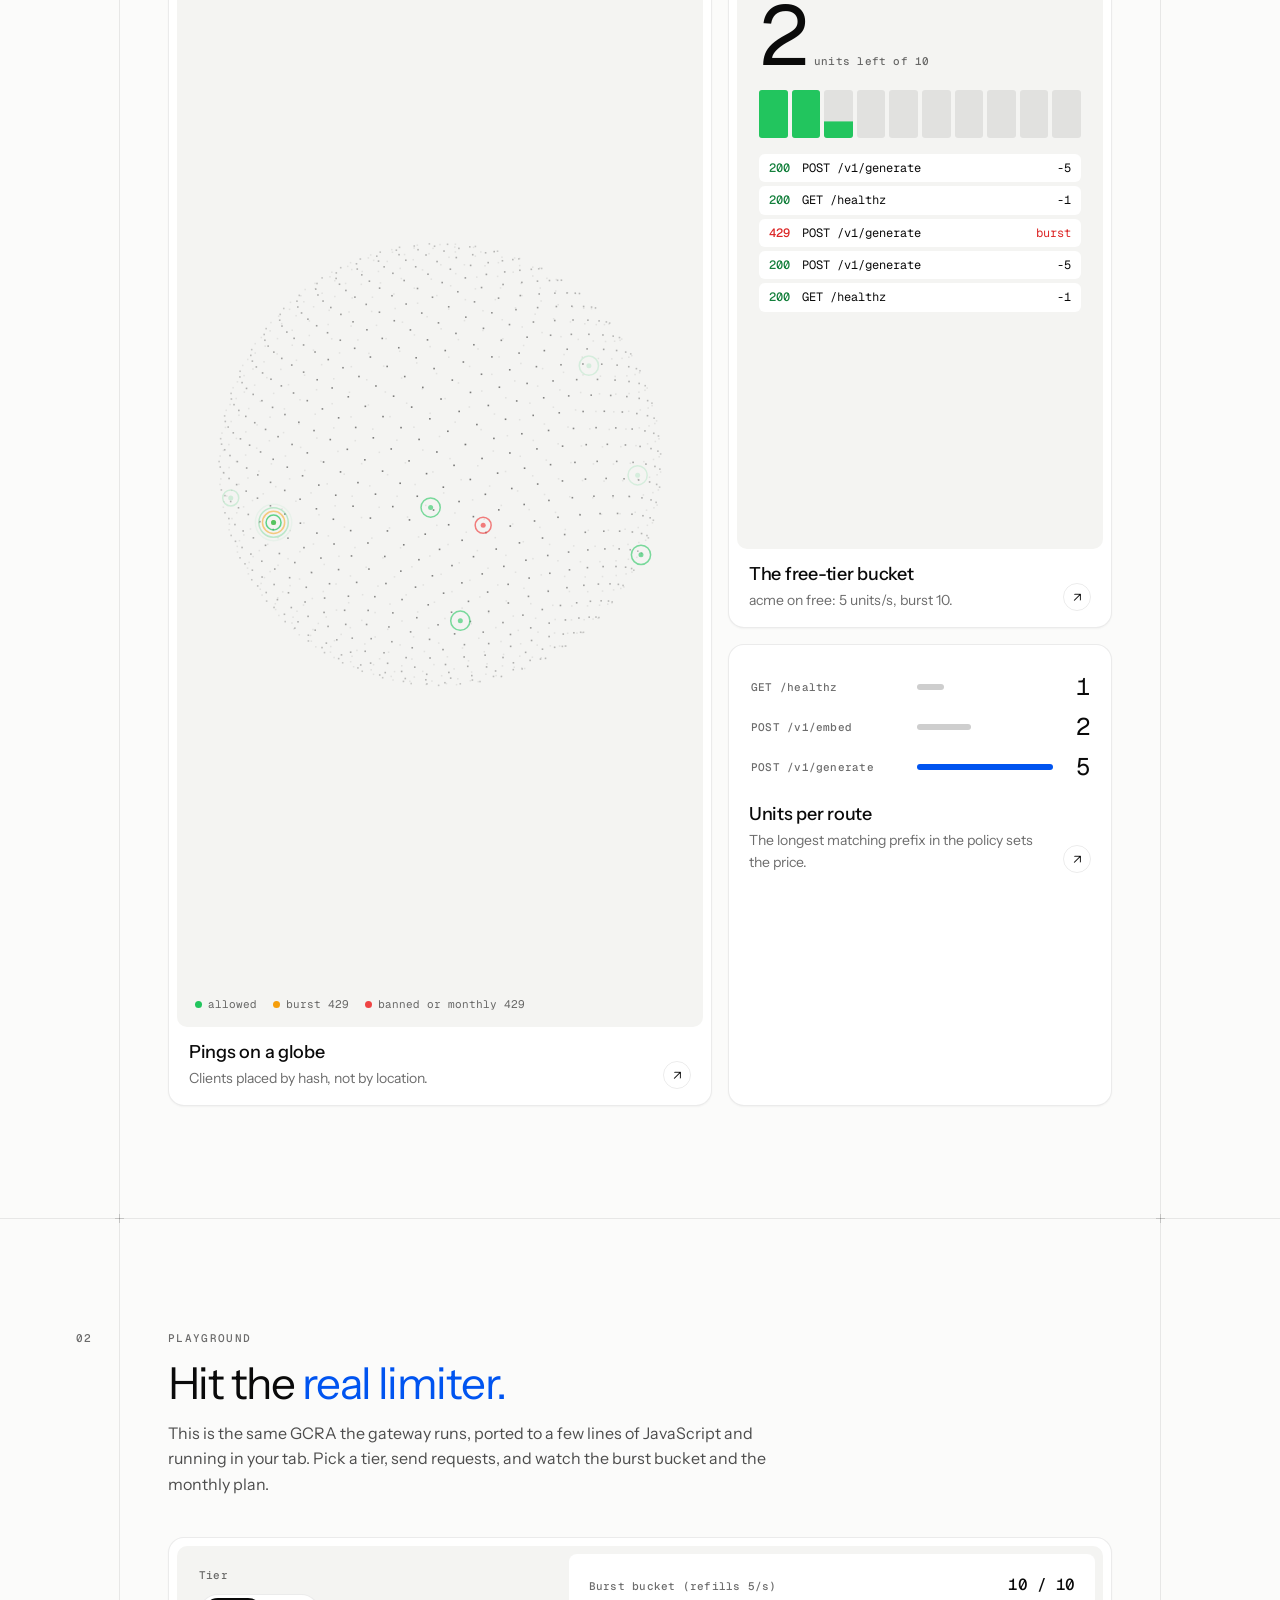
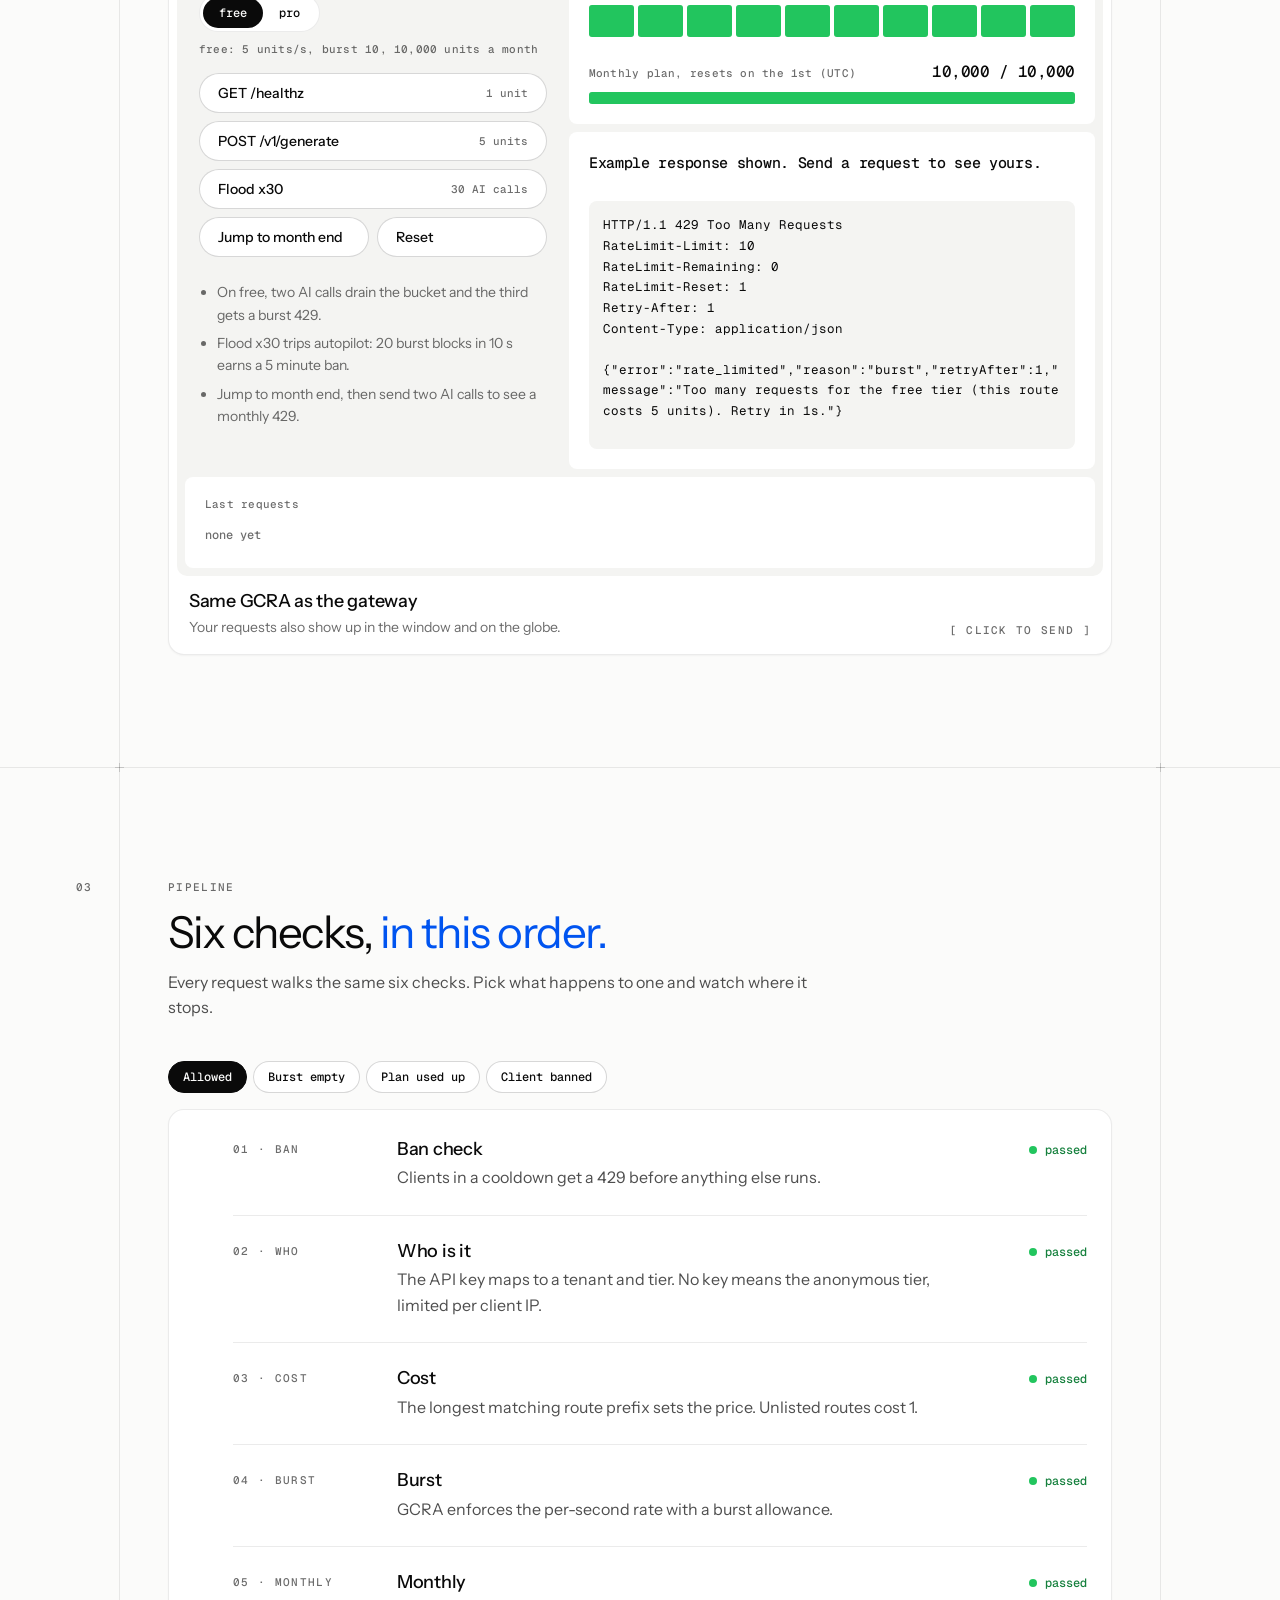
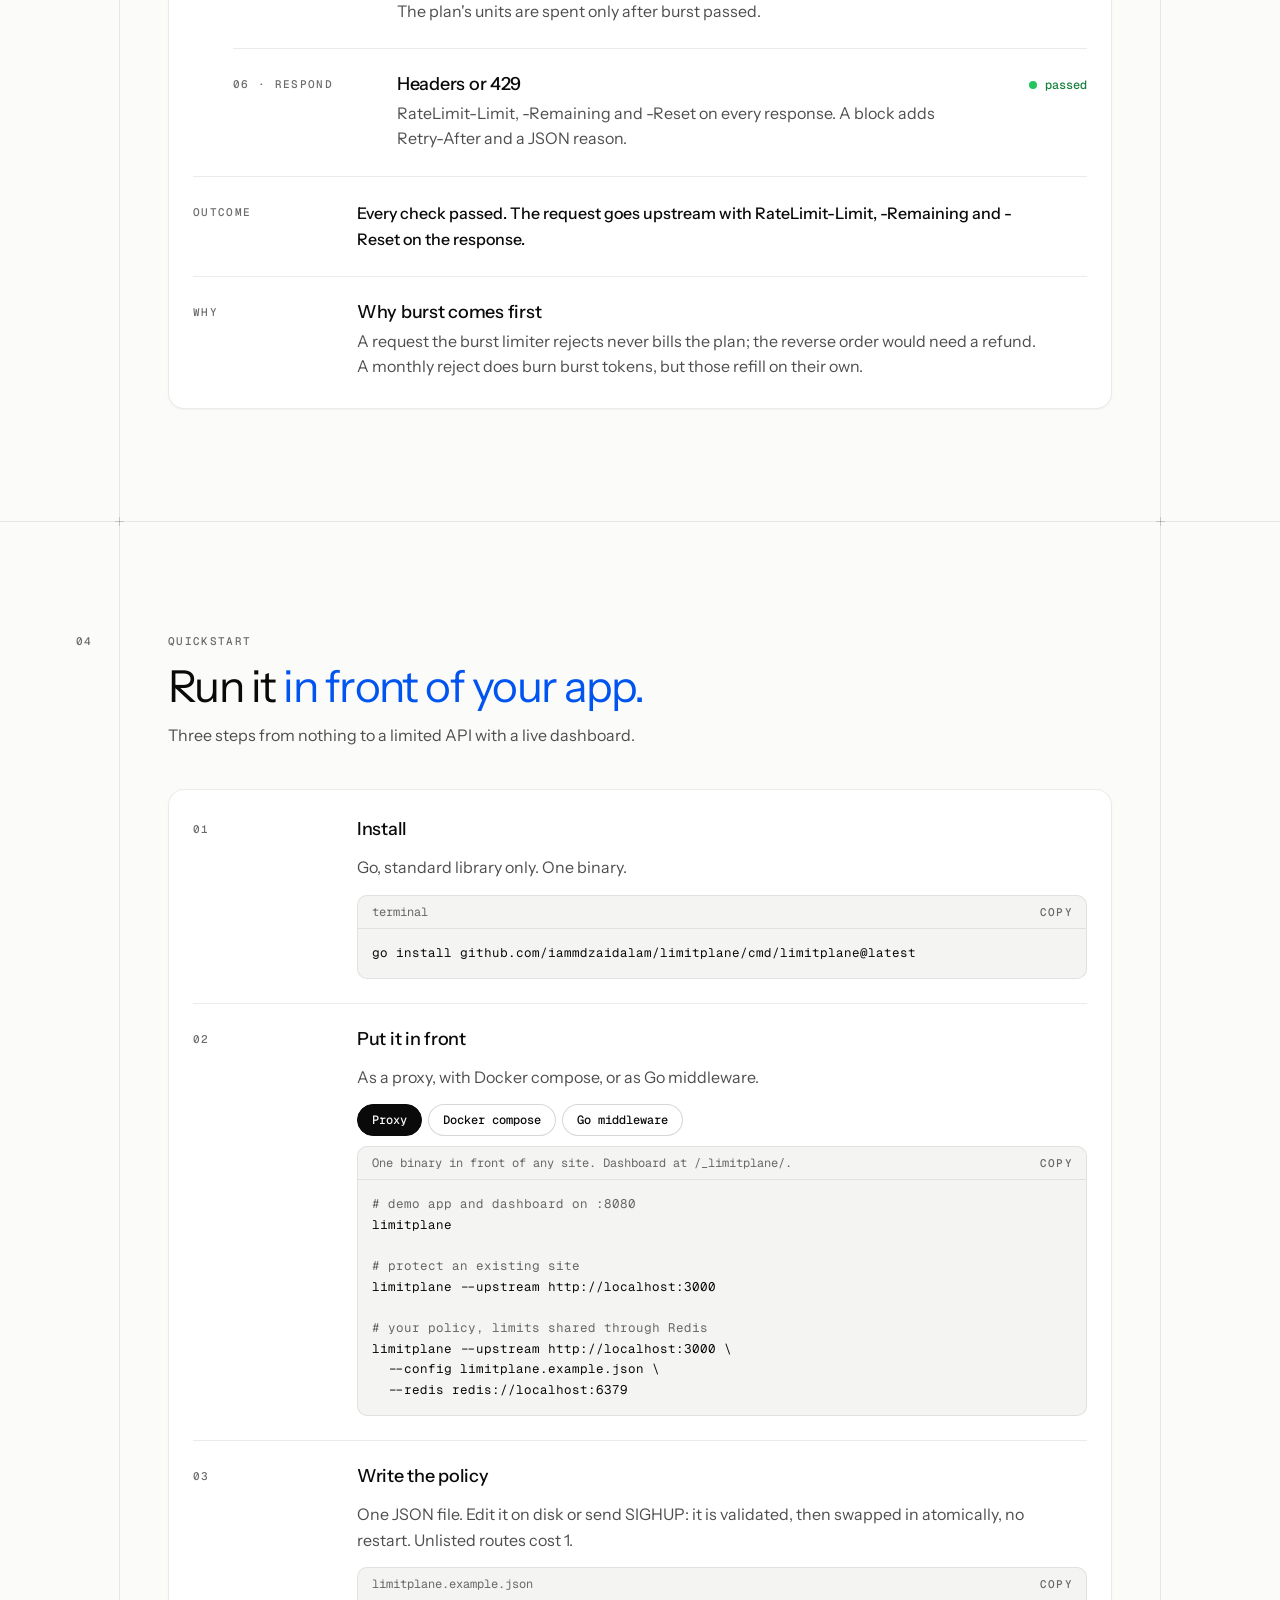
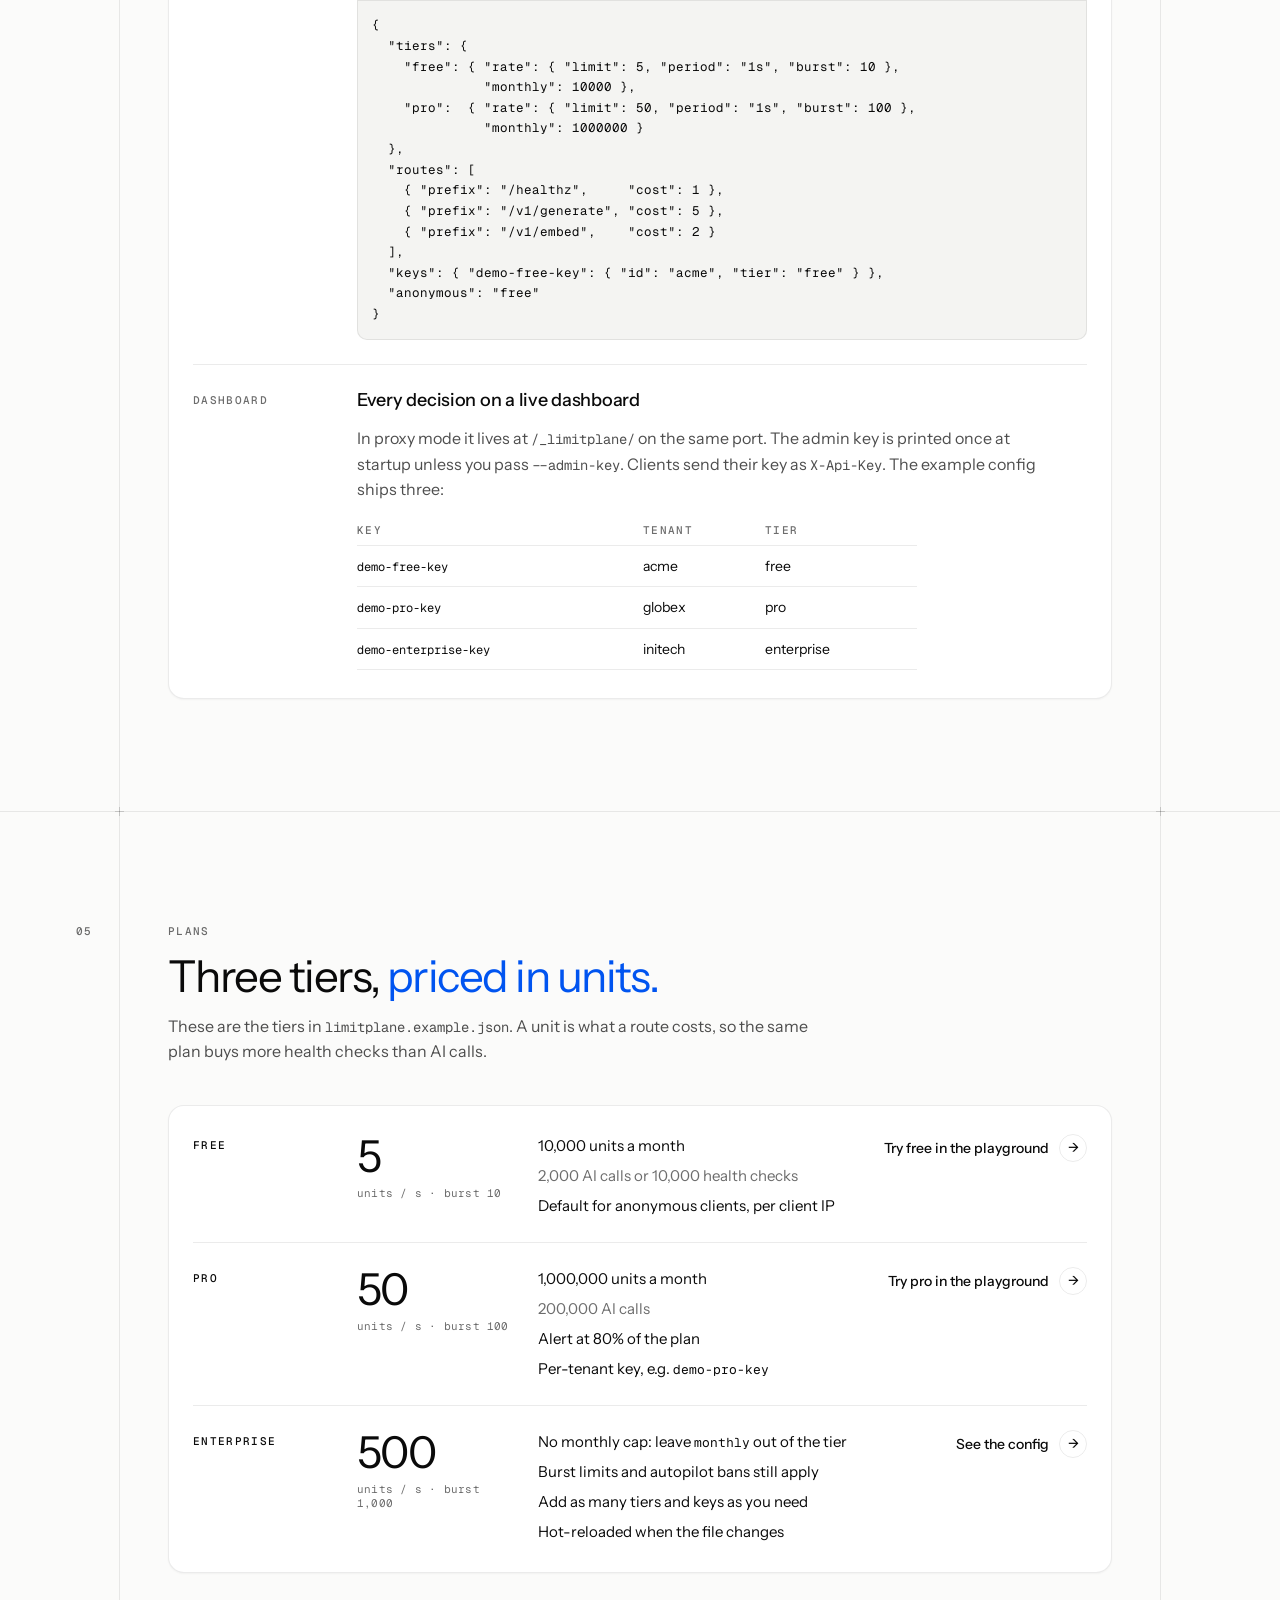
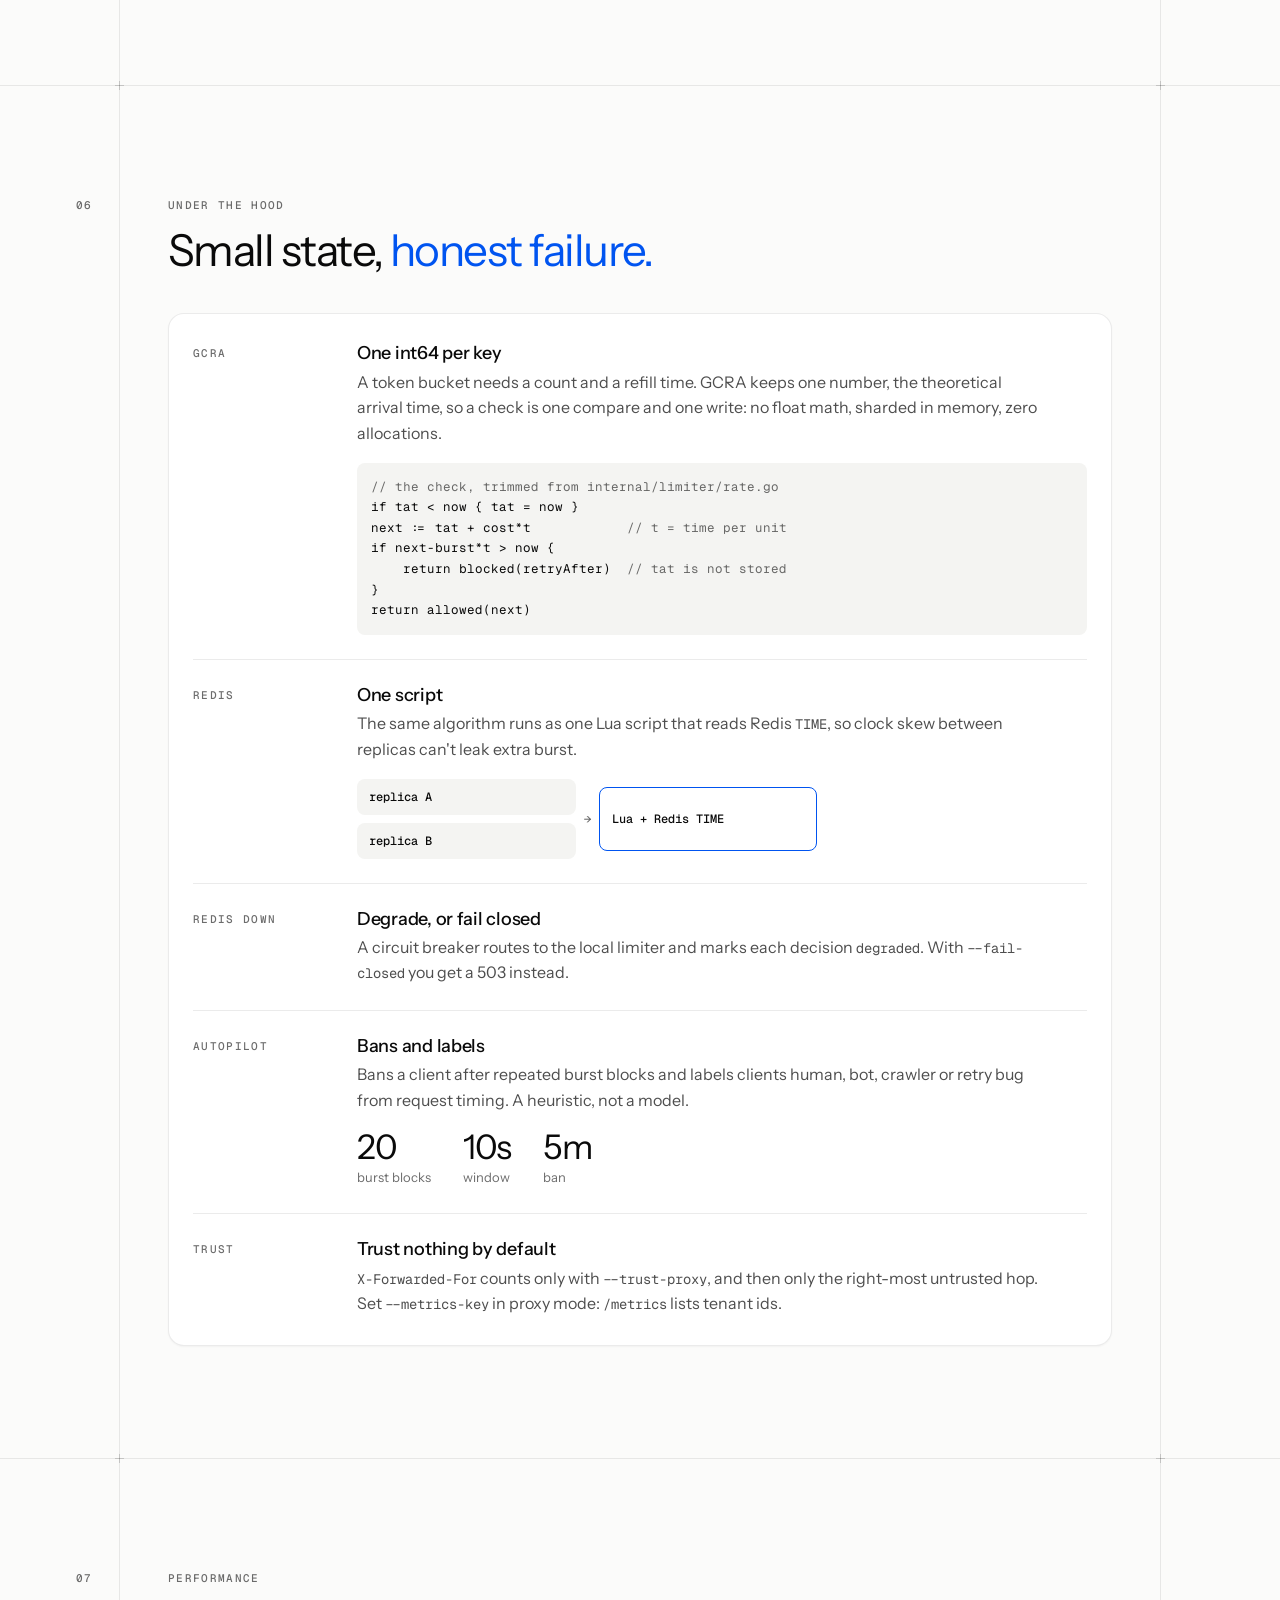
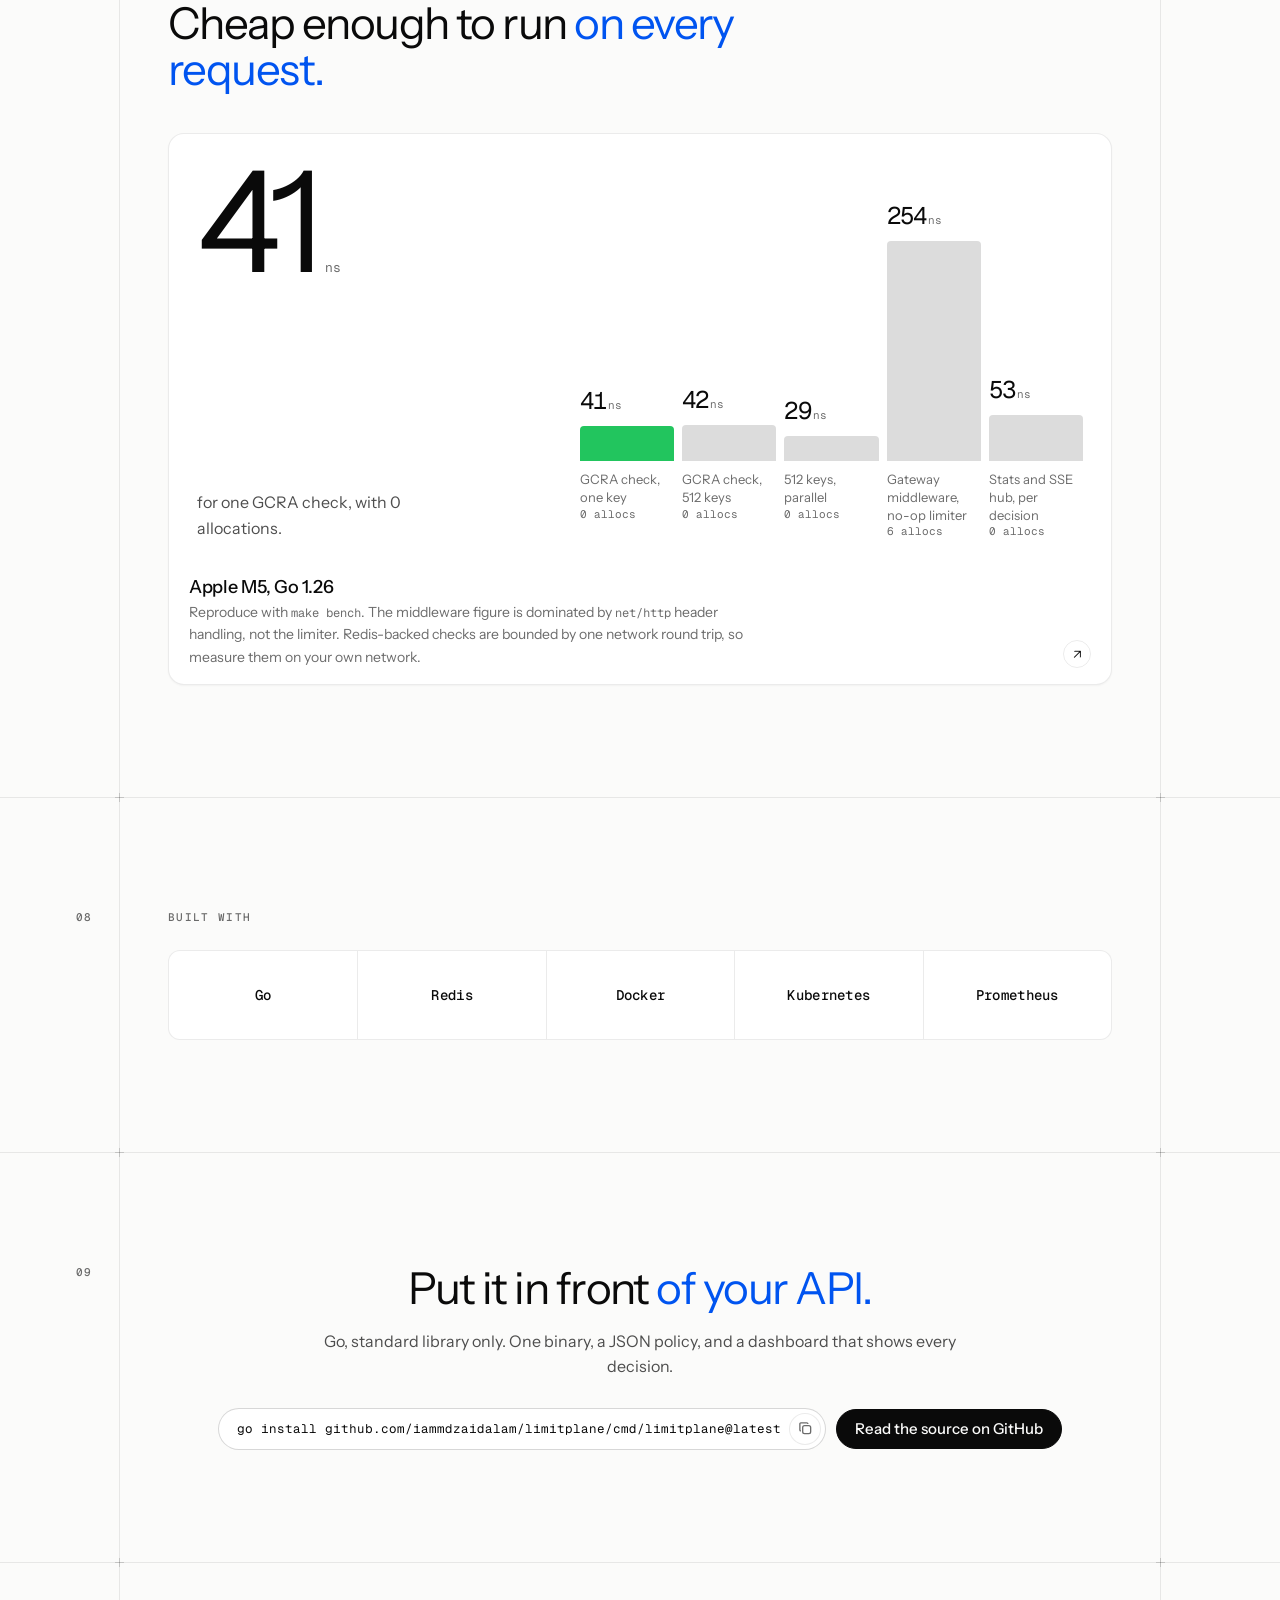
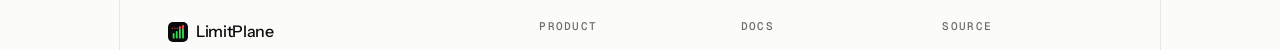
==== commit 72182003: "landing: lighter headline with spec callouts and a live window callouts hang off the selection box, " ====
--- a/site/index.html
+++ b/site/index.html
@@ -8,7 +8,7 @@
 <link rel="icon" href="favicon.svg" type="image/svg+xml">
 <link rel="preconnect" href="https://fonts.googleapis.com">
 <link rel="preconnect" href="https://fonts.gstatic.com" crossorigin>
-<link rel="stylesheet" href="https://fonts.googleapis.com/css2?family=Geist:wght@300;400;500;600&family=Geist+Mono:wght@400;500&display=swap"> <!-- taste-skill-ignore -->
+<link rel="stylesheet" href="https://fonts.googleapis.com/css2?family=Instrument+Sans:wght@400;500&family=Geist+Mono:wght@400;500&display=swap"> <!-- taste-skill-ignore -->
 <script>document.documentElement.classList.add('js');try{const t=localStorage.getItem('lp-theme');if(t)document.documentElement.dataset.theme=t}catch{}</script>
 <link rel="stylesheet" href="site.css">
 </head>
@@ -17,114 +17,141 @@
 <p class="sr" id="toast" role="status"></p>
 
 <header class="top">
-  <a class="brand" href="#top"><img src="favicon.svg" alt="">LimitPlane</a>
-  <p class="clock"><span id="clock">00:00:00 UTC</span><span class="sep" aria-hidden="true">·</span><span><span id="count">0</span> decisions in this tab</span></p>
+  <div class="top-in">
+    <a class="brand" href="#top"><img src="favicon.svg" alt="">LimitPlane</a>
+    <nav class="links" aria-label="Sections">
+      <a href="#play">Playground</a><a href="#how">Pipeline</a><a href="#start">Quickstart</a><a href="#plans">Plans</a>
+    </nav>
+    <p class="clock"><span id="clock">00:00:00 UTC</span><span class="cnt"> · <span id="count">0</span> decisions</span></p>
+    <button class="icon" id="theme" type="button" aria-label="Toggle light or dark theme"><svg viewBox="0 0 16 16" aria-hidden="true"><circle cx="8" cy="8" r="6" fill="none" stroke="currentColor" stroke-width="1.4"/><path d="M8 2a6 6 0 0 1 0 12z" fill="currentColor"/></svg></button>
+    <button class="icon kbd" id="pal-open" type="button" aria-label="Open the command palette" aria-haspopup="dialog" aria-keyshortcuts="Meta+K Control+K">⌘K</button>
+  </div>
 </header>
 
-<nav class="dock" aria-label="Main">
-  <button class="icon" id="theme" type="button" aria-label="Toggle light or dark theme"><svg viewBox="0 0 16 16" aria-hidden="true"><circle cx="8" cy="8" r="6" fill="none" stroke="currentColor" stroke-width="1.5"/><path d="M8 2a6 6 0 0 1 0 12z" fill="currentColor"/></svg></button>
-  <span class="bar" aria-hidden="true"></span>
-  <a href="#play">Playground</a>
-  <a class="opt" href="#how">Pipeline</a>
-  <a class="opt" href="#start">Quickstart</a>
-  <a class="opt" href="#plans">Plans</a>
-  <span class="bar" aria-hidden="true"></span>
-  <button class="icon kbd" id="pal-open" type="button" aria-label="Open the command palette" aria-haspopup="dialog" aria-keyshortcuts="Meta+K Control+K">⌘K</button>
-  <a class="icon" href="https://github.com/iammdzaidalam/limitplane" aria-label="Source on GitHub"><svg viewBox="0 0 16 16" aria-hidden="true"><circle cx="4.5" cy="3.5" r="1.6" fill="none" stroke="currentColor" stroke-width="1.4"/><circle cx="4.5" cy="12.5" r="1.6" fill="none" stroke="currentColor" stroke-width="1.4"/><circle cx="11.5" cy="5.5" r="1.6" fill="none" stroke="currentColor" stroke-width="1.4"/><path d="M4.5 5.1v5.8M11.5 7.1c0 2.4-2 3-5.6 4.3" fill="none" stroke="currentColor" stroke-width="1.4"/></svg></a>
-</nav>
-
 <main id="top">
-<section class="hero" aria-labelledby="h1">
-  <h1 id="h1" class="wm"><span class="sr">LimitPlane, rate limits priced by cost</span><span class="wm-word" id="wm" aria-hidden="true"><span>limitplane</span></span></h1>
-  <div class="hero-row">
-    <p class="intro">Rate limits priced by what a request costs. One Go binary in front of any HTTP service: a health check costs 1 unit, an AI call costs 5, and each tenant gets a burst budget and a monthly plan, shared across replicas through Redis.</p>
-    <div class="cmdrow">
-      <div class="cmd"><code id="install">go install github.com/iammdzaidalam/limitplane/cmd/limitplane@latest</code><button class="icon" type="button" data-copy="install" aria-label="Copy the install command"><svg viewBox="0 0 16 16" aria-hidden="true"><rect x="5" y="5" width="8.5" height="8.5" rx="2" fill="none" stroke="currentColor" stroke-width="1.4"/><path d="M10.5 3.2V3a1 1 0 0 0-1-1H3a1 1 0 0 0-1 1v6.5a1 1 0 0 0 1 1h.2" fill="none" stroke="currentColor" stroke-width="1.4"/></svg></button></div>
-      <a class="btn primary" href="#play">Try the limiter</a>
-    </div>
-  </div>
-  <ul class="feats" aria-label="Features"><li>GCRA</li><li>Redis</li><li>Hot reload</li><li>Autopilot</li><li>Prometheus</li></ul>
-</section>
-
-<section class="sec" aria-label="Live demos">
-  <div class="grid">
-    <article class="card s7 rv">
-      <div class="inner globe-tile">
-        <span class="hint">[ Drag to spin ]</span>
-        <canvas id="globe" role="img" aria-label="Dotted globe with a ping for each rate-limit decision"></canvas>
-        <ul class="legend" aria-label="Legend"><li><i class="d ok"></i>allowed</li><li><i class="d warn"></i>burst 429</li><li><i class="d bad"></i>banned or monthly 429</li></ul>
+<section class="sec hero" aria-labelledby="h1">
+  <div class="wrap">
+    <div class="hero-grid">
+      <div>
+        <p class="label">Rate-limiting gateway · Go</p>
+        <h1 id="h1">Rate limits priced by <em>what a request <span class="sel" id="sel">costs.<i></i><i></i><i></i><i></i><span class="dim" id="dim" aria-hidden="true"></span></span></em></h1>
+        <p class="intro">One Go binary in front of any HTTP service. A health check costs 1 unit, an AI call costs 5; each tenant gets a burst budget and a monthly plan, shared across replicas through Redis.</p>
+        <div class="row">
+          <a class="btn dark" href="#play">Try the limiter</a>
+          <a class="btn" href="#start">Quickstart</a>
+        </div>
       </div>
-      <div class="meta"><div><h3>Every decision, as a ping</h3><p>Simulated anonymous clients plus your playground requests. Clients placed by hash, not by location.</p></div><a class="go" href="#play" aria-label="Open the playground">↗</a></div>
-    </article>
-    <article class="card s5 rv">
-      <div class="inner live" id="live" role="group" aria-label="Live demo: the free tier bucket under simulated traffic">
-        <div class="live-head"><span class="hint">[ Click pause ]</span><button class="btn sm" type="button" id="live-toggle" aria-pressed="false">Pause</button></div>
-        <div><span class="bignum" id="live-n">10</span><span class="tag">units left of 10</span></div>
-        <div class="cells" id="live-cells" aria-hidden="true"></div>
-        <ol class="stream" id="live-log" aria-hidden="true"></ol>
+      <svg id="leads" aria-hidden="true"></svg>
+      <ul class="notes" aria-label="Spec">
+        <li><span class="k">cost</span>5 units<span class="sub">POST /v1/generate</span></li>
+        <li><span class="k">burst</span>10<span class="sub">free tier, refills 5/s</span></li>
+        <li><span class="k">check</span>41 ns<span class="sub">one GCRA decision</span></li>
+        <li><span class="k">allocs</span>0<span class="sub">per check, in memory</span></li>
+      </ul>
+    </div>
+
+    <figure class="window rv" aria-labelledby="mini-cap">
+      <div class="chrome"><span class="dots" aria-hidden="true"><i></i><i></i><i></i></span><span id="mini-cap">limitplane · live decisions · simulated in this tab</span></div>
+      <div class="mini" id="mini">
+        <div class="kpis">
+          <div><span class="tag">Requests / s</span><b id="k-rps">0</b></div>
+          <div><span class="tag">Allowed</span><b id="k-ok">–</b></div>
+          <div><span class="tag">Burst 429s · 40 s</span><b id="k-burst">0</b></div>
+          <div><span class="tag">Banned clients</span><b id="k-ban">0</b></div>
+        </div>
+        <div class="chart"><p class="tag">Decisions per second, last 40 s <span class="key"><i class="d ok"></i>allowed <i class="d bad"></i>429</span></p><div class="spark" id="spark" aria-hidden="true"></div></div>
+        <div class="feed"><p class="tag">Latest</p><table><thead><tr><th scope="col">Client</th><th scope="col">Route</th><th scope="col">Result</th></tr></thead><tbody id="feed"></tbody></table></div>
+        <div class="topc"><p class="tag">Busiest clients</p><ol id="topc"></ol></div>
       </div>
-      <div class="meta"><div><h3>The free-tier bucket, live</h3><p>acme on free: 5 units/s, burst 10.</p></div><a class="go" href="#play" aria-label="Try it in the playground">↗</a></div>
-    </article>
-    <article class="card s6 rv">
-      <div class="inner costs">
-        <div class="cost" style="--c:1"><span class="tag">GET /healthz</span><span class="cbar"></span><b>1</b></div>
-        <div class="cost" style="--c:2"><span class="tag">POST /v1/embed</span><span class="cbar"></span><b>2</b></div>
-        <div class="cost" style="--c:5"><span class="tag">POST /v1/generate</span><span class="cbar"></span><b>5</b></div>
-      </div>
-      <div class="meta"><div><h3>Units per route</h3><p>The longest matching prefix in the policy sets the price.</p></div><a class="go" href="#policy" aria-label="See the policy">↗</a></div>
-    </article>
-    <article class="card s6 rv">
-      <div class="inner ns"><b>41<small>ns</small></b><span class="tag">one GCRA check · 0 allocs</span></div>
-      <div class="meta"><div><h3>Cheap enough for every request</h3><p>Measured on an Apple M5 with Go 1.26.</p></div><a class="go" href="#bench" aria-label="See the benchmarks">↗</a></div>
-    </article>
+    </figure>
+  </div>
+</section>
+
+<section class="sec" id="live" aria-labelledby="live-h">
+  <div class="wrap">
+    <span class="gut" aria-hidden="true">01</span>
+    <div class="head rv">
+      <p class="label">Live</p>
+      <h2 id="live-h">Every decision, <em>as it happens.</em></h2>
+      <p>The window above and these demos share one simulation: anonymous free-tier clients on documentation IPs, plus whatever you send from the playground.</p>
+    </div>
+    <div class="grid">
+      <article class="card s7 r2 rv">
+        <div class="inner globe-tile">
+          <span class="hint">[ Drag to spin ]</span>
+          <canvas id="globe" role="img" aria-label="Dotted globe with a ping for each rate-limit decision"></canvas>
+          <ul class="legend" aria-label="Legend"><li><i class="d ok"></i>allowed</li><li><i class="d warn"></i>burst 429</li><li><i class="d bad"></i>banned or monthly 429</li></ul>
+        </div>
+        <div class="meta"><div><h3>Pings on a globe</h3><p>Clients placed by hash, not by location.</p></div><a class="go" href="#play" aria-label="Open the playground">↗</a></div>
+      </article>
+      <article class="card s5 rv">
+        <div class="inner live" id="live-demo" role="group" aria-label="Live demo: the free tier bucket under simulated traffic">
+          <div class="live-head"><span class="hint">[ Click pause ]</span><button class="btn sm" type="button" id="live-toggle" aria-pressed="false">Pause</button></div>
+          <div><span class="bignum" id="live-n">10</span><span class="tag">units left of 10</span></div>
+          <div class="cells" id="live-cells" aria-hidden="true"></div>
+          <ol class="stream" id="live-log" aria-hidden="true"></ol>
+        </div>
+        <div class="meta"><div><h3>The free-tier bucket</h3><p>acme on free: 5 units/s, burst 10.</p></div><a class="go" href="#play" aria-label="Try it in the playground">↗</a></div>
+      </article>
+      <article class="card s5 rv">
+        <div class="costs">
+          <div class="cost" style="--c:1"><span class="tag">GET /healthz</span><span class="cbar"></span><b>1</b></div>
+          <div class="cost" style="--c:2"><span class="tag">POST /v1/embed</span><span class="cbar"></span><b>2</b></div>
+          <div class="cost" style="--c:5"><span class="tag">POST /v1/generate</span><span class="cbar"></span><b>5</b></div>
+        </div>
+        <div class="meta"><div><h3>Units per route</h3><p>The longest matching prefix in the policy sets the price.</p></div><a class="go" href="#policy" aria-label="See the policy">↗</a></div>
+      </article>
+    </div>
   </div>
 </section>
 
 <section class="sec" id="play" aria-labelledby="play-h">
-  <div class="sec-head rv">
-    <p class="label">Playground</p>
-    <h2 id="play-h">Hit the real limiter.</h2>
-    <p>This is the same GCRA the gateway runs, ported to a few lines of JavaScript and running in your tab. Pick a tier, send requests, and watch the burst bucket and the monthly plan.</p>
-  </div>
-  <article class="card rv">
-    <div class="inner play">
-      <div class="ctl">
-        <fieldset>
-          <legend class="tag">Tier</legend>
-          <div class="seg" role="radiogroup" aria-label="Tier">
-            <label><input type="radio" name="tier" value="free" id="tier-free" checked><span>free</span></label>
-            <label><input type="radio" name="tier" value="pro" id="tier-pro"><span>pro</span></label>
-          </div>
-          <p class="tag" id="tier-note"></p>
-        </fieldset>
-        <button class="btn" type="button" data-send="GET /healthz">GET /healthz <small>1 unit</small></button>
-        <button class="btn" type="button" data-send="POST /v1/generate">POST /v1/generate <small>5 units</small></button>
-        <button class="btn" type="button" id="flood">Flood x30 <small>30 AI calls</small></button>
-        <div class="row">
-          <button class="btn" type="button" id="month">Jump to month end</button>
-          <button class="btn" type="button" id="reset">Reset</button>
-        </div>
-        <ul class="try">
-          <li>On free, two AI calls drain the bucket and the third gets a burst 429.</li>
-          <li>Flood x30 trips autopilot: 20 burst blocks in 10 s earns a 5 minute ban.</li>
-          <li>Jump to month end, then send two AI calls to see a monthly 429.</li>
-        </ul>
-      </div>
-      <div class="pane meters">
-        <div>
-          <div class="meter-head"><span class="tag">Burst bucket <span id="burst-note"></span></span><b id="burst-n">10 / 10</b></div>
-          <div class="cells" id="burst-cells" aria-hidden="true"></div>
-          <p class="ban" id="ban" hidden></p>
-        </div>
-        <div>
-          <div class="meter-head"><span class="tag">Monthly plan, resets on the 1st (UTC)</span><b id="month-n">10,000 / 10,000</b></div>
-          <div class="cells flat" style="--n:1" id="month-cells" aria-hidden="true"></div>
-        </div>
-      </div>
-      <div class="pane resp">
-        <p class="status" id="status" role="status" aria-live="polite">Example response shown. Send a request to see yours.</p>
-        <ol class="trace" id="trace" aria-label="Checks this request passed"></ol>
-        <pre id="out" aria-label="Response">HTTP/1.1 429 Too Many Requests
+  <div class="wrap">
+    <span class="gut" aria-hidden="true">02</span>
+    <div class="head rv">
+      <p class="label">Playground</p>
+      <h2 id="play-h">Hit the <em>real limiter.</em></h2>
+      <p>This is the same GCRA the gateway runs, ported to a few lines of JavaScript and running in your tab. Pick a tier, send requests, and watch the burst bucket and the monthly plan.</p>
+    </div>
+    <article class="card rv">
+      <div class="inner play">
+        <div class="ctl">
+          <fieldset>
+            <legend class="tag">Tier</legend>
+            <div class="seg" role="radiogroup" aria-label="Tier">
+              <label><input type="radio" name="tier" value="free" id="tier-free" checked><span>free</span></label>
+              <label><input type="radio" name="tier" value="pro" id="tier-pro"><span>pro</span></label>
+            </div>
+            <p class="tag" id="tier-note"></p>
+          </fieldset>
+          <button class="btn" type="button" data-send="GET /healthz">GET /healthz <small>1 unit</small></button>
+          <button class="btn" type="button" data-send="POST /v1/generate">POST /v1/generate <small>5 units</small></button>
+          <button class="btn" type="button" id="flood">Flood x30 <small>30 AI calls</small></button>
+          <div class="row">
+            <button class="btn" type="button" id="month">Jump to month end</button>
+            <button class="btn" type="button" id="reset">Reset</button>
+          </div>
+          <ul class="try">
+            <li>On free, two AI calls drain the bucket and the third gets a burst 429.</li>
+            <li>Flood x30 trips autopilot: 20 burst blocks in 10 s earns a 5 minute ban.</li>
+            <li>Jump to month end, then send two AI calls to see a monthly 429.</li>
+          </ul>
+        </div>
+        <div class="pane meters">
+          <div>
+            <div class="meter-head"><span class="tag">Burst bucket <span id="burst-note"></span></span><b id="burst-n">10 / 10</b></div>
+            <div class="cells" id="burst-cells" aria-hidden="true"></div>
+            <p class="ban" id="ban" hidden></p>
+          </div>
+          <div>
+            <div class="meter-head"><span class="tag">Monthly plan, resets on the 1st (UTC)</span><b id="month-n">10,000 / 10,000</b></div>
+            <div class="cells flat" style="--n:1" id="month-cells" aria-hidden="true"></div>
+          </div>
+        </div>
+        <div class="pane resp">
+          <p class="status" id="status" role="status" aria-live="polite">Example response shown. Send a request to see yours.</p>
+          <ol class="trace" id="trace" aria-label="Checks this request passed"></ol>
+          <pre id="out" aria-label="Response">HTTP/1.1 429 Too Many Requests
 RateLimit-Limit: 10
 RateLimit-Remaining: 0
 RateLimit-Reset: 1
@@ -132,65 +159,71 @@
 Content-Type: application/json
 
 {"error":"rate_limited","reason":"burst","retryAfter":1,"message":"Too many requests for the free tier (this route costs 5 units). Retry in 1s."}</pre>
+        </div>
+        <div class="pane hist">
+          <p class="tag">Last requests</p>
+          <ol class="chips" id="chips" aria-label="Request history"><li class="muted">none yet</li></ol>
+        </div>
       </div>
-      <div class="pane hist">
-        <p class="tag">Last requests</p>
-        <ol class="chips" id="chips" aria-label="Request history"><li class="muted">none yet</li></ol>
-      </div>
-    </div>
-    <div class="meta"><div><h3>Same GCRA as the gateway</h3><p>Every request here also pings the globe above.</p></div><span class="hint">[ Click to send ]</span></div>
-  </article>
+      <div class="meta"><div><h3>Same GCRA as the gateway</h3><p>Your requests also show up in the window and on the globe.</p></div><span class="hint">[ Click to send ]</span></div>
+    </article>
+  </div>
 </section>
 
 <section class="sec" id="how" aria-labelledby="how-h">
-  <div class="sec-head rv">
-    <p class="label">Pipeline</p>
-    <h2 id="how-h">Six checks, in this order.</h2>
-    <p>Every request walks the same six checks. Pick what happens to one and watch where it stops.</p>
-  </div>
-  <div class="scen rv" role="group" aria-label="Scenario">
-    <button type="button" data-stop="-1" aria-pressed="true">Allowed</button>
-    <button type="button" data-stop="3" aria-pressed="false">Burst empty</button>
-    <button type="button" data-stop="4" aria-pressed="false">Plan used up</button>
-    <button type="button" data-stop="0" aria-pressed="false">Client banned</button>
-  </div>
-  <div class="slab rv">
-    <ol class="rows" id="pipe">
-      <li class="cv stage"><span class="k">01 · ban</span><div><h3>Ban check</h3><p>Clients in a cooldown get a 429 before anything else runs.</p></div><span class="st"></span></li>
-      <li class="cv stage"><span class="k">02 · who</span><div><h3>Who is it</h3><p>The API key maps to a tenant and tier. No key means the anonymous tier, limited per client IP.</p></div><span class="st"></span></li>
-      <li class="cv stage"><span class="k">03 · cost</span><div><h3>Cost</h3><p>The longest matching route prefix sets the price. Unlisted routes cost 1.</p></div><span class="st"></span></li>
-      <li class="cv stage"><span class="k">04 · burst</span><div><h3>Burst</h3><p>GCRA enforces the per-second rate with a burst allowance.</p></div><span class="st"></span></li>
-      <li class="cv stage"><span class="k">05 · monthly</span><div><h3>Monthly</h3><p>The plan's units are spent only after burst passed.</p></div><span class="st"></span></li>
-      <li class="cv stage"><span class="k">06 · respond</span><div><h3>Headers or 429</h3><p>RateLimit-Limit, -Remaining and -Reset on every response. A block adds Retry-After and a JSON reason.</p></div><span class="st"></span></li>
-    </ol>
-    <div class="cv out"><span class="k">outcome</span><p id="outcome" role="status" aria-live="polite"></p></div>
-    <div class="cv"><span class="k">why</span><div><h3>Why burst comes first</h3><p>A request the burst limiter rejects never bills the plan; the reverse order would need a refund. A monthly reject does burn burst tokens, but those refill on their own.</p></div></div>
+  <div class="wrap">
+    <span class="gut" aria-hidden="true">03</span>
+    <div class="head rv">
+      <p class="label">Pipeline</p>
+      <h2 id="how-h">Six checks, <em>in this order.</em></h2>
+      <p>Every request walks the same six checks. Pick what happens to one and watch where it stops.</p>
+    </div>
+    <div class="scen rv" role="group" aria-label="Scenario">
+      <button type="button" data-stop="-1" aria-pressed="true">Allowed</button>
+      <button type="button" data-stop="3" aria-pressed="false">Burst empty</button>
+      <button type="button" data-stop="4" aria-pressed="false">Plan used up</button>
+      <button type="button" data-stop="0" aria-pressed="false">Client banned</button>
+    </div>
+    <div class="card slab rv">
+      <ol class="rows" id="pipe">
+        <li class="cv stage"><span class="k">01 · ban</span><div><h3>Ban check</h3><p>Clients in a cooldown get a 429 before anything else runs.</p></div><span class="st"></span></li>
+        <li class="cv stage"><span class="k">02 · who</span><div><h3>Who is it</h3><p>The API key maps to a tenant and tier. No key means the anonymous tier, limited per client IP.</p></div><span class="st"></span></li>
+        <li class="cv stage"><span class="k">03 · cost</span><div><h3>Cost</h3><p>The longest matching route prefix sets the price. Unlisted routes cost 1.</p></div><span class="st"></span></li>
+        <li class="cv stage"><span class="k">04 · burst</span><div><h3>Burst</h3><p>GCRA enforces the per-second rate with a burst allowance.</p></div><span class="st"></span></li>
+        <li class="cv stage"><span class="k">05 · monthly</span><div><h3>Monthly</h3><p>The plan's units are spent only after burst passed.</p></div><span class="st"></span></li>
+        <li class="cv stage"><span class="k">06 · respond</span><div><h3>Headers or 429</h3><p>RateLimit-Limit, -Remaining and -Reset on every response. A block adds Retry-After and a JSON reason.</p></div><span class="st"></span></li>
+      </ol>
+      <div class="cv out"><span class="k">outcome</span><p id="outcome" role="status" aria-live="polite"></p></div>
+      <div class="cv"><span class="k">why</span><div><h3>Why burst comes first</h3><p>A request the burst limiter rejects never bills the plan; the reverse order would need a refund. A monthly reject does burn burst tokens, but those refill on their own.</p></div></div>
+    </div>
   </div>
 </section>
 
 <section class="sec" id="start" aria-labelledby="start-h">
-  <div class="sec-head rv">
-    <p class="label">Quickstart</p>
-    <h2 id="start-h">Run it in front of your app.</h2>
-    <p>Three steps from nothing to a limited API with a live dashboard.</p>
-  </div>
-  <ol class="slab rows rv">
-    <li class="cv">
-      <span class="k">01</span>
-      <div class="step"><h3>Install</h3><p>Go, standard library only. One binary.</p>
-        <div class="cb"><div class="cb-head"><span>terminal</span><button class="copy" type="button" data-copy="install3">Copy</button></div><pre id="install3">go install github.com/iammdzaidalam/limitplane/cmd/limitplane@latest</pre></div>
-      </div>
-    </li>
-    <li class="cv">
-      <span class="k">02</span>
-      <div class="step"><h3>Put it in front</h3><p>As a proxy, with Docker compose, or as Go middleware.</p>
-        <div class="tabs" role="tablist" aria-label="Setup method">
-          <button role="tab" id="t0" aria-controls="p0" aria-selected="true">Proxy</button>
-          <button role="tab" id="t1" aria-controls="p1" aria-selected="false" tabindex="-1">Docker compose</button>
-          <button role="tab" id="t2" aria-controls="p2" aria-selected="false" tabindex="-1">Go middleware</button>
-        </div>
-        <div class="cb" role="tabpanel" id="p0" aria-labelledby="t0" tabindex="0">
-          <div class="cb-head"><span>One binary in front of any site. Dashboard at /_limitplane/.</span><button class="copy" type="button" data-copy="c0">Copy</button></div>
+  <div class="wrap">
+    <span class="gut" aria-hidden="true">04</span>
+    <div class="head rv">
+      <p class="label">Quickstart</p>
+      <h2 id="start-h">Run it <em>in front of your app.</em></h2>
+      <p>Three steps from nothing to a limited API with a live dashboard.</p>
+    </div>
+    <ol class="card slab rows rv">
+      <li class="cv">
+        <span class="k">01</span>
+        <div class="step"><h3>Install</h3><p>Go, standard library only. One binary.</p>
+          <div class="cb"><div class="cb-head"><span>terminal</span><button class="copy" type="button" data-copy="install3">Copy</button></div><pre id="install3">go install github.com/iammdzaidalam/limitplane/cmd/limitplane@latest</pre></div>
+        </div>
+      </li>
+      <li class="cv">
+        <span class="k">02</span>
+        <div class="step"><h3>Put it in front</h3><p>As a proxy, with Docker compose, or as Go middleware.</p>
+          <div class="tabs" role="tablist" aria-label="Setup method">
+            <button role="tab" id="t0" aria-controls="p0" aria-selected="true">Proxy</button>
+            <button role="tab" id="t1" aria-controls="p1" aria-selected="false" tabindex="-1">Docker compose</button>
+            <button role="tab" id="t2" aria-controls="p2" aria-selected="false" tabindex="-1">Go middleware</button>
+          </div>
+          <div class="cb" role="tabpanel" id="p0" aria-labelledby="t0" tabindex="0">
+            <div class="cb-head"><span>One binary in front of any site. Dashboard at /_limitplane/.</span><button class="copy" type="button" data-copy="c0">Copy</button></div>
 <pre id="c0"><span class="c"># demo app and dashboard on :8080</span>
 limitplane
 
@@ -201,9 +234,9 @@
 limitplane --upstream http://localhost:3000 \
   --config limitplane.example.json \
   --redis redis://localhost:6379</pre>
-        </div>
-        <div class="cb" role="tabpanel" id="p1" aria-labelledby="t1" tabindex="0" hidden>
-          <div class="cb-head"><span>The limiter and Redis, with your policy mounted in.</span><button class="copy" type="button" data-copy="c1">Copy</button></div>
+          </div>
+          <div class="cb" role="tabpanel" id="p1" aria-labelledby="t1" tabindex="0" hidden>
+            <div class="cb-head"><span>The limiter and Redis, with your policy mounted in.</span><button class="copy" type="button" data-copy="c1">Copy</button></div>
 <pre id="c1"><span class="c"># docker-compose.yml, trimmed from the repo's own</span>
 services:
   redis:
@@ -219,9 +252,9 @@
       - ./limitplane.example.json:/etc/limitplane/config.json:ro
     ports: ["8080:8080"]
     depends_on: [redis, origin]</pre>
-        </div>
-        <div class="cb" role="tabpanel" id="p2" aria-labelledby="t2" tabindex="0" hidden>
-          <div class="cb-head"><span>Plain net/http middleware inside the module.</span><button class="copy" type="button" data-copy="c2">Copy</button></div>
+          </div>
+          <div class="cb" role="tabpanel" id="p2" aria-labelledby="t2" tabindex="0" hidden>
+            <div class="cb-head"><span>Plain net/http middleware inside the module.</span><button class="copy" type="button" data-copy="c2">Copy</button></div>
 <pre id="c2"><span class="c">// inside the limitplane module: the packages live under internal/</span>
 cfg, err := policy.Load("limitplane.example.json")
 if err != nil { log.Fatal(err) }
@@ -232,13 +265,13 @@
     Quota:   limiter.NewLocalQuota(),
 })
 log.Fatal(http.ListenAndServe(":8080", gw.Middleware(mux)))</pre>
-        </div>
-      </div>
-    </li>
-    <li class="cv" id="policy">
-      <span class="k">03</span>
-      <div class="step"><h3>Write the policy</h3><p>One JSON file. Edit it on disk or send SIGHUP: it is validated, then swapped in atomically, no restart. Unlisted routes cost 1.</p>
-        <div class="cb"><div class="cb-head"><span>limitplane.example.json</span><button class="copy" type="button" data-copy="c3">Copy</button></div>
+          </div>
+        </div>
+      </li>
+      <li class="cv" id="policy">
+        <span class="k">03</span>
+        <div class="step"><h3>Write the policy</h3><p>One JSON file. Edit it on disk or send SIGHUP: it is validated, then swapped in atomically, no restart. Unlisted routes cost 1.</p>
+          <div class="cb"><div class="cb-head"><span>limitplane.example.json</span><button class="copy" type="button" data-copy="c3">Copy</button></div>
 <pre id="c3">{
   "tiers": {
     "free": { "rate": { "limit": 5, "period": "1s", "burst": 10 },
@@ -254,67 +287,73 @@
   "keys": { "demo-free-key": { "id": "acme", "tier": "free" } },
   "anonymous": "free"
 }</pre></div>
-      </div>
-    </li>
-    <li class="cv">
-      <span class="k">dashboard</span>
-      <div class="step"><h3>Every decision on a live dashboard</h3><p>In proxy mode it lives at <code>/_limitplane/</code> on the same port. The admin key is printed once at startup unless you pass <code>--admin-key</code>. Clients send their key as <code>X-Api-Key</code>. The example config ships three:</p>
-        <table class="keys"><thead><tr><th scope="col">Key</th><th scope="col">Tenant</th><th scope="col">Tier</th></tr></thead>
-          <tbody><tr><td><code>demo-free-key</code></td><td>acme</td><td>free</td></tr><tr><td><code>demo-pro-key</code></td><td>globex</td><td>pro</td></tr><tr><td><code>demo-enterprise-key</code></td><td>initech</td><td>enterprise</td></tr></tbody></table>
-      </div>
-    </li>
-  </ol>
+        </div>
+      </li>
+      <li class="cv">
+        <span class="k">dashboard</span>
+        <div class="step"><h3>Every decision on a live dashboard</h3><p>In proxy mode it lives at <code>/_limitplane/</code> on the same port. The admin key is printed once at startup unless you pass <code>--admin-key</code>. Clients send their key as <code>X-Api-Key</code>. The example config ships three:</p>
+          <table class="keys"><thead><tr><th scope="col">Key</th><th scope="col">Tenant</th><th scope="col">Tier</th></tr></thead>
+            <tbody><tr><td><code>demo-free-key</code></td><td>acme</td><td>free</td></tr><tr><td><code>demo-pro-key</code></td><td>globex</td><td>pro</td></tr><tr><td><code>demo-enterprise-key</code></td><td>initech</td><td>enterprise</td></tr></tbody></table>
+        </div>
+      </li>
+    </ol>
+  </div>
 </section>
 
 <section class="sec" id="plans" aria-labelledby="plans-h">
-  <div class="sec-head rv">
-    <p class="label">Plans</p>
-    <h2 id="plans-h">Three tiers, priced in units.</h2>
-    <p>These are the tiers in <code>limitplane.example.json</code>. A unit is what a route costs, so the same plan buys more health checks than AI calls.</p>
-  </div>
-  <div class="slab rows rv">
-    <article class="cv plan">
-      <span class="k">free</span>
-      <p class="big">5<small>units / s · burst 10</small></p>
-      <ul>
-        <li>10,000 units a month</li>
-        <li class="muted">2,000 AI calls or 10,000 health checks</li>
-        <li>Default for anonymous clients, per client IP</li>
-      </ul>
-      <a class="more" href="#play" data-tier="free">Try free in the playground <span class="go" aria-hidden="true">→</span></a>
-    </article>
-    <article class="cv plan">
-      <span class="k">pro</span>
-      <p class="big">50<small>units / s · burst 100</small></p>
-      <ul>
-        <li>1,000,000 units a month</li>
-        <li class="muted">200,000 AI calls</li>
-        <li>Alert at 80% of the plan</li>
-        <li>Per-tenant key, e.g. <code>demo-pro-key</code></li>
-      </ul>
-      <a class="more" href="#play" data-tier="pro">Try pro in the playground <span class="go" aria-hidden="true">→</span></a>
-    </article>
-    <article class="cv plan">
-      <span class="k">enterprise</span>
-      <p class="big">500<small>units / s · burst 1,000</small></p>
-      <ul>
-        <li>No monthly cap: leave <code>monthly</code> out of the tier</li>
-        <li>Burst limits and autopilot bans still apply</li>
-        <li>Add as many tiers and keys as you need</li>
-        <li>Hot-reloaded when the file changes</li>
-      </ul>
-      <a class="more" href="#policy">See the config <span class="go" aria-hidden="true">→</span></a>
-    </article>
+  <div class="wrap">
+    <span class="gut" aria-hidden="true">05</span>
+    <div class="head rv">
+      <p class="label">Plans</p>
+      <h2 id="plans-h">Three tiers, <em>priced in units.</em></h2>
+      <p>These are the tiers in <code>limitplane.example.json</code>. A unit is what a route costs, so the same plan buys more health checks than AI calls.</p>
+    </div>
+    <div class="card slab rows rv">
+      <article class="cv plan">
+        <span class="k">free</span>
+        <p class="big">5<small>units / s · burst 10</small></p>
+        <ul>
+          <li>10,000 units a month</li>
+          <li class="muted">2,000 AI calls or 10,000 health checks</li>
+          <li>Default for anonymous clients, per client IP</li>
+        </ul>
+        <a class="more" href="#play" data-tier="free">Try free in the playground <span class="go" aria-hidden="true">→</span></a>
+      </article>
+      <article class="cv plan">
+        <span class="k">pro</span>
+        <p class="big">50<small>units / s · burst 100</small></p>
+        <ul>
+          <li>1,000,000 units a month</li>
+          <li class="muted">200,000 AI calls</li>
+          <li>Alert at 80% of the plan</li>
+          <li>Per-tenant key, e.g. <code>demo-pro-key</code></li>
+        </ul>
+        <a class="more" href="#play" data-tier="pro">Try pro in the playground <span class="go" aria-hidden="true">→</span></a>
+      </article>
+      <article class="cv plan">
+        <span class="k">enterprise</span>
+        <p class="big">500<small>units / s · burst 1,000</small></p>
+        <ul>
+          <li>No monthly cap: leave <code>monthly</code> out of the tier</li>
+          <li>Burst limits and autopilot bans still apply</li>
+          <li>Add as many tiers and keys as you need</li>
+          <li>Hot-reloaded when the file changes</li>
+        </ul>
+        <a class="more" href="#policy">See the config <span class="go" aria-hidden="true">→</span></a>
+      </article>
+    </div>
   </div>
 </section>
 
 <section class="sec" id="under" aria-labelledby="under-h">
-  <div class="sec-head rv">
-    <p class="label">Under the hood</p>
-    <h2 id="under-h">Small state, honest failure.</h2>
-  </div>
-  <div class="slab rows rv">
-    <div class="cv"><span class="k">gcra</span><div><h3>One int64 per key</h3><p>A token bucket needs a count and a refill time. GCRA keeps one number, the theoretical arrival time, so a check is one compare and one write: no float math, sharded in memory, zero allocations.</p>
+  <div class="wrap">
+    <span class="gut" aria-hidden="true">06</span>
+    <div class="head rv">
+      <p class="label">Under the hood</p>
+      <h2 id="under-h">Small state, <em>honest failure.</em></h2>
+    </div>
+    <div class="card slab rows rv">
+      <div class="cv"><span class="k">gcra</span><div><h3>One int64 per key</h3><p>A token bucket needs a count and a refill time. GCRA keeps one number, the theoretical arrival time, so a check is one compare and one write: no float math, sharded in memory, zero allocations.</p>
 <pre><span class="c">// the check, trimmed from internal/limiter/rate.go</span>
 if tat &lt; now { tat = now }
 next := tat + cost*t            <span class="c">// t = time per unit</span>
@@ -322,58 +361,77 @@
     return blocked(retryAfter)  <span class="c">// tat is not stored</span>
 }
 return allowed(next)</pre></div></div>
-    <div class="cv"><span class="k">redis</span><div><h3>One script</h3><p>The same algorithm runs as one Lua script that reads Redis <code>TIME</code>, so clock skew between replicas can't leak extra burst.</p>
-      <div class="flow" aria-hidden="true"><div class="col"><div>replica A</div><div>replica B</div></div><span>&rarr;</span><div class="lua">Lua + Redis TIME</div></div></div></div>
-    <div class="cv"><span class="k">redis down</span><div><h3>Degrade, or fail closed</h3><p>A circuit breaker routes to the local limiter and marks each decision <code>degraded</code>. With <code>--fail-closed</code> you get a 503 instead.</p></div></div>
-    <div class="cv"><span class="k">autopilot</span><div><h3>Bans and labels</h3><p>Bans a client after repeated burst blocks and labels clients human, bot, crawler or retry bug from request timing. A heuristic, not a model.</p>
-      <div class="figs"><div><b>20</b><span>burst blocks</span></div><div><b>10s</b><span>window</span></div><div><b>5m</b><span>ban</span></div></div></div></div>
-    <div class="cv"><span class="k">trust</span><div><h3>Trust nothing by default</h3><p><code>X-Forwarded-For</code> counts only with <code>--trust-proxy</code>, and then only the right-most untrusted hop. Set <code>--metrics-key</code> in proxy mode: <code>/metrics</code> lists tenant ids.</p></div></div>
+      <div class="cv"><span class="k">redis</span><div><h3>One script</h3><p>The same algorithm runs as one Lua script that reads Redis <code>TIME</code>, so clock skew between replicas can't leak extra burst.</p>
+        <div class="flow" aria-hidden="true"><div class="col"><div>replica A</div><div>replica B</div></div><span>&rarr;</span><div class="lua">Lua + Redis TIME</div></div></div></div>
+      <div class="cv"><span class="k">redis down</span><div><h3>Degrade, or fail closed</h3><p>A circuit breaker routes to the local limiter and marks each decision <code>degraded</code>. With <code>--fail-closed</code> you get a 503 instead.</p></div></div>
+      <div class="cv"><span class="k">autopilot</span><div><h3>Bans and labels</h3><p>Bans a client after repeated burst blocks and labels clients human, bot, crawler or retry bug from request timing. A heuristic, not a model.</p>
+        <div class="figs"><div><b>20</b><span>burst blocks</span></div><div><b>10s</b><span>window</span></div><div><b>5m</b><span>ban</span></div></div></div></div>
+      <div class="cv"><span class="k">trust</span><div><h3>Trust nothing by default</h3><p><code>X-Forwarded-For</code> counts only with <code>--trust-proxy</code>, and then only the right-most untrusted hop. Set <code>--metrics-key</code> in proxy mode: <code>/metrics</code> lists tenant ids.</p></div></div>
+    </div>
   </div>
 </section>
 
 <section class="sec" id="bench" aria-labelledby="bench-h">
-  <p class="divider" aria-hidden="true"><span>Performance</span></p>
-  <div class="sec-head rv"><h2 id="bench-h">Cheap enough to run on every request.</h2></div>
-  <article class="card rv">
-    <div class="inner bench">
-      <div class="fig"><div class="n">41<small>ns</small></div><p>for one GCRA check, with 0 allocations.</p></div>
-      <ul class="bars">
-        <li class="hot" style="--v:16.1;--d:0ms"><span class="v">41<small>ns</small></span><span class="col"><span class="bar"></span></span><span class="l">GCRA check, one key<i>0 allocs</i></span></li>
-        <li style="--v:16.5;--d:80ms"><span class="v">42<small>ns</small></span><span class="col"><span class="bar"></span></span><span class="l">GCRA check, 512 keys<i>0 allocs</i></span></li>
-        <li style="--v:11.4;--d:160ms"><span class="v">29<small>ns</small></span><span class="col"><span class="bar"></span></span><span class="l">512 keys, parallel<i>0 allocs</i></span></li>
-        <li style="--v:100;--d:240ms"><span class="v">254<small>ns</small></span><span class="col"><span class="bar"></span></span><span class="l">Gateway middleware, no-op limiter<i>6 allocs</i></span></li>
-        <li style="--v:20.9;--d:320ms"><span class="v">53<small>ns</small></span><span class="col"><span class="bar"></span></span><span class="l">Stats and SSE hub, per decision<i>0 allocs</i></span></li>
-      </ul>
-    </div>
-    <div class="meta"><div><h3>Apple M5, Go 1.26</h3><p>Reproduce with <code>make bench</code>. The middleware figure is dominated by <code>net/http</code> header handling, not the limiter. Redis-backed checks are bounded by one network round trip, so measure them on your own network.</p></div><a class="go" href="https://github.com/iammdzaidalam/limitplane/blob/main/BENCHMARKS.md" aria-label="Read BENCHMARKS.md">↗</a></div>
-  </article>
-</section>
-
-<section class="sec built" aria-label="Built with">
-  <p class="divider" aria-hidden="true"><span>Built with</span></p>
-  <ul class="marks"><li>Go</li><li>Redis</li><li>Docker</li><li>Kubernetes</li><li>Prometheus</li></ul>
+  <div class="wrap">
+    <span class="gut" aria-hidden="true">07</span>
+    <div class="head rv">
+      <p class="label">Performance</p>
+      <h2 id="bench-h">Cheap enough to run <em>on every request.</em></h2>
+    </div>
+    <article class="card rv">
+      <div class="bench">
+        <div class="fig"><div class="n">41<small>ns</small></div><p>for one GCRA check, with 0 allocations.</p></div>
+        <ul class="bars">
+          <li class="hot" style="--v:16.1;--d:0ms"><span class="v">41<small>ns</small></span><span class="col"><span class="bar"></span></span><span class="l">GCRA check, one key<i>0 allocs</i></span></li>
+          <li style="--v:16.5;--d:80ms"><span class="v">42<small>ns</small></span><span class="col"><span class="bar"></span></span><span class="l">GCRA check, 512 keys<i>0 allocs</i></span></li>
+          <li style="--v:11.4;--d:160ms"><span class="v">29<small>ns</small></span><span class="col"><span class="bar"></span></span><span class="l">512 keys, parallel<i>0 allocs</i></span></li>
+          <li style="--v:100;--d:240ms"><span class="v">254<small>ns</small></span><span class="col"><span class="bar"></span></span><span class="l">Gateway middleware, no-op limiter<i>6 allocs</i></span></li>
+          <li style="--v:20.9;--d:320ms"><span class="v">53<small>ns</small></span><span class="col"><span class="bar"></span></span><span class="l">Stats and SSE hub, per decision<i>0 allocs</i></span></li>
+        </ul>
+      </div>
+      <div class="meta"><div><h3>Apple M5, Go 1.26</h3><p>Reproduce with <code>make bench</code>. The middleware figure is dominated by <code>net/http</code> header handling, not the limiter. Redis-backed checks are bounded by one network round trip, so measure them on your own network.</p></div><a class="go" href="https://github.com/iammdzaidalam/limitplane/blob/main/BENCHMARKS.md" aria-label="Read BENCHMARKS.md">↗</a></div>
+    </article>
+  </div>
+</section>
+
+<section class="sec" aria-labelledby="built-h">
+  <div class="wrap">
+    <span class="gut" aria-hidden="true">08</span>
+    <p class="label" id="built-h">Built with</p>
+    <ul class="marks"><li>Go</li><li>Redis</li><li>Docker</li><li>Kubernetes</li><li>Prometheus</li></ul>
+  </div>
 </section>
 
 <section class="sec cta" aria-labelledby="cta-h">
-  <h2 id="cta-h" class="rv">Put it in front of your API.</h2>
-  <p class="rv">Go, standard library only. One binary, a JSON policy, and a dashboard that shows every decision.</p>
-  <div class="cmdrow rv">
-    <div class="cmd"><code id="install2">go install github.com/iammdzaidalam/limitplane/cmd/limitplane@latest</code><button class="icon" type="button" data-copy="install2" aria-label="Copy the install command"><svg viewBox="0 0 16 16" aria-hidden="true"><rect x="5" y="5" width="8.5" height="8.5" rx="2" fill="none" stroke="currentColor" stroke-width="1.4"/><path d="M10.5 3.2V3a1 1 0 0 0-1-1H3a1 1 0 0 0-1 1v6.5a1 1 0 0 0 1 1h.2" fill="none" stroke="currentColor" stroke-width="1.4"/></svg></button></div>
-    <a class="btn primary" href="https://github.com/iammdzaidalam/limitplane">Read the source on GitHub</a>
+  <div class="wrap">
+    <span class="gut" aria-hidden="true">09</span>
+    <h2 id="cta-h" class="rv">Put it in front <em>of your API.</em></h2>
+    <p class="rv">Go, standard library only. One binary, a JSON policy, and a dashboard that shows every decision.</p>
+    <div class="cmdrow rv">
+      <div class="cmd"><code id="install2">go install github.com/iammdzaidalam/limitplane/cmd/limitplane@latest</code><button class="icon" type="button" data-copy="install2" aria-label="Copy the install command"><svg viewBox="0 0 16 16" aria-hidden="true"><rect x="5" y="5" width="8.5" height="8.5" rx="2" fill="none" stroke="currentColor" stroke-width="1.4"/><path d="M10.5 3.2V3a1 1 0 0 0-1-1H3a1 1 0 0 0-1 1v6.5a1 1 0 0 0 1 1h.2" fill="none" stroke="currentColor" stroke-width="1.4"/></svg></button></div>
+      <a class="btn dark" href="https://github.com/iammdzaidalam/limitplane">Read the source on GitHub</a>
+    </div>
   </div>
 </section>
 </main>
 
-<footer class="foot">
-  <div class="foot-grid">
-    <div class="foot-brand"><a class="brand" href="#top"><img src="favicon.svg" alt="">LimitPlane</a><p>Rate limits priced by what a request costs.</p></div>
-    <div><p class="label">Product</p><a href="#play">Playground</a><a href="#how">Pipeline</a><a href="#start">Quickstart</a><a href="#plans">Plans</a></div>
-    <div><p class="label">Docs</p><a href="https://github.com/iammdzaidalam/limitplane/blob/main/README.md">README</a><a href="https://github.com/iammdzaidalam/limitplane/blob/main/BENCHMARKS.md">Benchmarks</a><a href="https://github.com/iammdzaidalam/limitplane/blob/main/limitplane.example.json">Example policy</a></div>
-    <div><p class="label">Source</p><a href="https://github.com/iammdzaidalam/limitplane">GitHub</a><a href="https://github.com/iammdzaidalam/limitplane/tree/main/deploy/k8s">Kubernetes manifests</a><a href="https://github.com/iammdzaidalam/limitplane/blob/main/docker-compose.yml">docker-compose.yml</a></div>
-  </div>
-  <div class="mark" id="mark" aria-hidden="true"></div>
-  <div class="end"><span>LimitPlane</span><span>Bars are route costs; the red tops are what the limit line would turn away.</span></div>
+<footer class="sec foot">
+  <div class="wrap">
+    <div class="foot-grid">
+      <div class="foot-brand"><a class="brand" href="#top"><img src="favicon.svg" alt="">LimitPlane</a><p>Rate limits priced by what a request costs.</p></div>
+      <div><p class="label">Product</p><a href="#play">Playground</a><a href="#how">Pipeline</a><a href="#start">Quickstart</a><a href="#plans">Plans</a></div>
+      <div><p class="label">Docs</p><a href="https://github.com/iammdzaidalam/limitplane/blob/main/README.md">README</a><a href="https://github.com/iammdzaidalam/limitplane/blob/main/BENCHMARKS.md">Benchmarks</a><a href="https://github.com/iammdzaidalam/limitplane/blob/main/limitplane.example.json">Example policy</a></div>
+      <div><p class="label">Source</p><a href="https://github.com/iammdzaidalam/limitplane">GitHub</a><a href="https://github.com/iammdzaidalam/limitplane/tree/main/deploy/k8s">Kubernetes manifests</a><a href="https://github.com/iammdzaidalam/limitplane/blob/main/docker-compose.yml">docker-compose.yml</a></div>
+    </div>
+    <div class="mark" id="mark" aria-hidden="true"></div>
+    <div class="end"><span>LimitPlane</span><span>Bars are route costs; the red tops are what the limit line would turn away.</span></div>
+  </div>
 </footer>
+
+<div class="bbar" id="bbar">
+  <a class="btn" href="https://github.com/iammdzaidalam/limitplane/blob/main/README.md">Read the docs</a>
+  <a class="btn primary" href="#play">Try the limiter</a>
+</div>
 
 <dialog class="pal" id="pal" aria-label="Command palette">
   <input id="pal-q" type="text" role="combobox" aria-expanded="true" aria-controls="pal-list" aria-autocomplete="list" autocomplete="off" spellcheck="false" placeholder="Jump to a section or run an action">
--- a/site/site.css
+++ b/site/site.css
@@ -1,208 +1,261 @@
 :root {
   color-scheme: light dark;
-  --bg: light-dark(#ececec, #08080a);
-  --panel: light-dark(#ffffff, #0f0f11);
-  --tile: light-dark(#f5f5f5, #18181b);
-  --line: light-dark(rgba(0, 0, 0, .07), rgba(255, 255, 255, .08));
-  --line2: light-dark(rgba(0, 0, 0, .14), rgba(255, 255, 255, .16));
-  --text: light-dark(#171717, #ededed);
-  --muted: light-dark(#6b6b6b, #8b8b93);
-  --primary: #0a84ff;
+  --bg: light-dark(#fbfbfa, #0b0b0c);
+  --panel: light-dark(#ffffff, #111113);
+  --tile: light-dark(#f4f4f2, #18181b);
+  --line: light-dark(rgba(10, 10, 10, .08), rgba(255, 255, 255, .08));
+  --line2: light-dark(rgba(10, 10, 10, .16), rgba(255, 255, 255, .16));
+  --text: light-dark(#0a0a0a, #f2f2f2);
+  --body: light-dark(rgba(10, 10, 10, .72), rgba(242, 242, 242, .72));
+  --muted: light-dark(rgba(10, 10, 10, .6), rgba(242, 242, 242, .6));
+  --primary: light-dark(#0054f0, #3d7bff);
   --ok: #22c55e;
   --warn: #f59e0b;
   --bad: #ef4444;
   /* the data hues are too light for small text on white */
   --ok-ink: light-dark(#15803d, #22c55e);
   --bad-ink: light-dark(#dc2626, #f87171);
-  --sans: "Geist", ui-sans-serif, system-ui, sans-serif;
+  --sans: "Instrument Sans", ui-sans-serif, system-ui, sans-serif;
   --mono: "Geist Mono", ui-monospace, "SF Mono", Menlo, monospace; /* taste-skill-ignore */
   --ease: cubic-bezier(.2, .8, .2, 1);
   --t: .2s var(--ease);
+  --col: min(1040px, 100% - 24px);
   --k: 140px;
 }
 :root[data-theme=light] { color-scheme: light; }
 :root[data-theme=dark] { color-scheme: dark; }
 
 * { box-sizing: border-box; }
-html { scroll-behavior: smooth; scroll-padding-top: 24px; }
-body { margin: 0; background: var(--bg); color: var(--text); font: 15px/1.6 var(--sans); -webkit-font-smoothing: antialiased; overflow-x: hidden; padding-bottom: 96px; }
+html { scroll-behavior: smooth; scroll-padding-top: 64px; }
+body { margin: 0; background: var(--bg); color: var(--text); font: 16px/1.6 var(--sans); -webkit-font-smoothing: antialiased; overflow-x: hidden; padding-bottom: 88px; position: relative; }
+/* the visible column: two full-height hairlines */
+body::before { content: ""; position: absolute; inset: 0 auto 0 50%; width: var(--col); transform: translateX(-50%); border-inline: 1px solid var(--line); pointer-events: none; z-index: 0; }
 a { color: inherit; text-decoration-thickness: 1px; text-underline-offset: 3px; }
 :focus-visible { outline: 2px solid var(--primary); outline-offset: 2px; }
 button, input { font: inherit; color: inherit; }
 button { cursor: pointer; }
 code, pre { font-family: var(--mono); }
-p code, li code, td code { font-size: .88em; }
+p code, li code, td code { font-size: .86em; }
 .sr { position: absolute; width: 1px; height: 1px; overflow: hidden; clip-path: inset(50%); white-space: nowrap; }
-.skip { position: absolute; left: 12px; top: -60px; z-index: 30; background: var(--text); color: var(--bg); padding: 8px 14px; border-radius: 10px; }
+.skip { position: absolute; left: 12px; top: -60px; z-index: 40; background: var(--text); color: var(--bg); padding: 8px 14px; border-radius: 999px; }
 .skip:focus { top: 12px; }
 
-h1, h2, h3 { font-weight: 600; letter-spacing: -.03em; line-height: 1.1; margin: 0; }
-h2 { font-size: clamp(26px, 3.4vw, 40px); font-weight: 500; }
-h3 { font-size: 16px; letter-spacing: -.015em; }
-p { margin: 0; max-width: 62ch; }
+h1, h2, h3 { font-weight: 400; letter-spacing: -.035em; line-height: 1.05; margin: 0; }
+h1 { font-size: clamp(40px, 5.4vw, 56px); }
+h2 { font-size: clamp(32px, 4vw, 44px); }
+h3 { font-size: 18px; font-weight: 500; letter-spacing: -.015em; line-height: 1.3; }
+h1 em, h2 em { font-style: normal; color: var(--primary); }
+p { margin: 0; max-width: 62ch; color: var(--body); }
 .muted { color: var(--muted); }
-.tag, .hint, .label, .k, .divider span, .clock, .pal-foot, .pal .grp { font: 500 12px/1.4 var(--mono); color: var(--muted); }
-.hint, .label, .k, .divider span, .pal-foot, .pal .grp { text-transform: uppercase; letter-spacing: .08em; }
-
-/* top bar + bottom dock */
-.top { display: flex; align-items: center; justify-content: space-between; gap: 16px; max-width: 1200px; margin: 0 auto; padding: 18px 16px; }
-.brand { display: inline-flex; align-items: center; gap: 8px; font-weight: 600; letter-spacing: -.02em; text-decoration: none; }
-.brand img { width: 22px; height: 22px; }
-.clock { display: flex; gap: 8px; flex-wrap: wrap; justify-content: flex-end; font-variant-numeric: tabular-nums; }
-.dock { position: fixed; bottom: 16px; left: 50%; transform: translateX(-50%); z-index: 20; display: flex; align-items: center; gap: 2px; height: 44px; padding: 0 6px; border: 1px solid var(--line); border-radius: 999px; background: color-mix(in srgb, var(--panel) 72%, transparent); backdrop-filter: blur(12px); -webkit-backdrop-filter: blur(12px); white-space: nowrap; max-width: calc(100vw - 24px); }
-.dock > a:not(.icon) { padding: 6px 10px; font-size: 14px; color: var(--muted); text-decoration: none; transition: color var(--t); }
-.dock > a:not(.icon):hover { color: var(--text); }
-.dock .bar { width: 1px; height: 18px; background: var(--line2); margin: 0 4px; }
-.icon { display: inline-grid; place-items: center; width: 32px; height: 32px; flex: none; padding: 0; border: 0; border-radius: 999px; background: none; color: var(--muted); text-decoration: none; transition: color var(--t), background var(--t); }
-.icon:hover { color: var(--text); background: var(--tile); }
+.tag, .hint, .label, .k, .gut, .clock, .pal-foot, .pal .grp { font: 500 11px/1.4 var(--mono); color: var(--muted); letter-spacing: .02em; }
+.hint, .label, .k, .gut, .pal-foot, .pal .grp { text-transform: uppercase; letter-spacing: .12em; }
+
+/* top bar */
+.top { position: sticky; top: 0; z-index: 30; border-bottom: 1px solid var(--line); background: color-mix(in srgb, var(--bg) 82%, transparent); backdrop-filter: blur(10px); -webkit-backdrop-filter: blur(10px); }
+.top-in { display: flex; align-items: center; gap: 8px; width: var(--col); margin: 0 auto; height: 52px; padding: 0 16px; }
+.brand { display: inline-flex; align-items: center; gap: 8px; font-weight: 500; letter-spacing: -.02em; text-decoration: none; }
+.brand img { width: 20px; height: 20px; }
+.links { display: flex; gap: 2px; margin-left: 24px; }
+.links a { padding: 4px 10px; font-size: 14px; color: var(--muted); text-decoration: none; transition: color var(--t); }
+.links a:hover { color: var(--text); }
+.links a[aria-current=true] { color: var(--primary); }
+.clock { margin-left: auto; margin-right: 6px; font-variant-numeric: tabular-nums; white-space: nowrap; }
+.icon { display: inline-grid; place-items: center; width: 32px; height: 32px; flex: none; padding: 0; border: 1px solid var(--line); border-radius: 999px; background: var(--panel); color: var(--muted); text-decoration: none; transition: color var(--t), border-color var(--t); }
+.icon:hover { color: var(--text); border-color: var(--line2); }
 .icon svg { width: 15px; height: 15px; }
 .icon.kbd { font: 500 11px var(--mono); }
-@media (max-width: 600px) { .dock .opt { display: none; } }
-
-/* layout */
-.sec { max-width: 1200px; margin: 120px auto 0; padding: 0 16px; }
-.sec-head { display: grid; gap: 12px; margin-bottom: 28px; }
-.sec-head p:not(.label) { color: var(--muted); }
-.grid { display: grid; grid-template-columns: repeat(12, minmax(0, 1fr)); gap: 12px; }
-.s5 { grid-column: span 5; } .s6 { grid-column: span 6; } .s7 { grid-column: span 7; }
-@media (max-width: 900px) { .s5, .s6, .s7 { grid-column: 1 / -1; } .sec { margin-top: 88px; } }
-
-/* gallery card: white slab, inner tile, title + muted line, round corner button */
-.card, .slab { background: var(--panel); border: 1px solid var(--line); border-radius: 20px; box-shadow: 0 1px 0 rgba(0, 0, 0, .04); min-width: 0; }
-.card { display: flex; flex-direction: column; padding: 8px; }
-.inner { position: relative; flex: 1; display: flex; flex-direction: column; background: var(--tile); border-radius: 14px; padding: 22px; min-width: 0; }
+@media (max-width: 860px) { .links { display: none; } }
+@media (max-width: 520px) { .clock .cnt { display: none; } }
+
+/* sections: full-bleed rule on top, ticks where it crosses the column, number in the gutter */
+.sec { position: relative; border-top: 1px solid var(--line); }
+.wrap { position: relative; width: var(--col); margin: 0 auto; padding: 112px 48px; }
+.wrap::before, .wrap::after { content: ""; position: absolute; top: -5px; width: 9px; height: 9px; background: linear-gradient(var(--line2), var(--line2)) center / 1px 100% no-repeat, linear-gradient(var(--line2), var(--line2)) center / 100% 1px no-repeat; }
+.wrap::before { left: -5px; } .wrap::after { right: -5px; }
+.gut { position: absolute; top: 18px; left: 16px; }
+@media (min-width: 1180px) { .gut { left: -44px; top: 112px; } }
+.head { display: grid; gap: 14px; max-width: 640px; margin-bottom: 40px; }
+.label { margin: 0; }
+.grid { display: grid; grid-template-columns: repeat(12, minmax(0, 1fr)); gap: 16px; }
+.s5 { grid-column: span 5; } .s7 { grid-column: span 7; } .r2 { grid-row: span 2; }
+@media (max-width: 900px) { .s5, .s7 { grid-column: 1 / -1; } .r2 { grid-row: auto; } }
+@media (max-width: 640px) { .wrap { padding: 72px 16px; } }
+
+/* cards */
+.card { display: flex; flex-direction: column; background: var(--panel); border: 1px solid var(--line); border-radius: 16px; box-shadow: 0 1px 2px rgba(0, 0, 0, .04); min-width: 0; padding: 8px; }
+.inner { position: relative; flex: 1; display: flex; flex-direction: column; background: var(--tile); border-radius: 10px; padding: 22px; min-width: 0; }
 .meta { display: flex; align-items: flex-end; justify-content: space-between; gap: 16px; padding: 14px 12px 8px; }
-.meta h3 { font-weight: 500; }
 .meta p { color: var(--muted); font-size: 14px; margin-top: 2px; }
-.go { display: inline-grid; place-items: center; width: 28px; height: 28px; flex: none; border-radius: 999px; background: var(--tile); color: var(--text); font-size: 13px; text-decoration: none; transition: background var(--t), color var(--t); }
+.go { display: inline-grid; place-items: center; width: 28px; height: 28px; flex: none; border-radius: 999px; border: 1px solid var(--line); color: var(--text); font-size: 13px; text-decoration: none; transition: background var(--t), color var(--t); }
 a.go:hover, a:hover > .go { background: var(--text); color: var(--bg); }
 
-/* buttons, command pill, code */
-.btn { display: inline-flex; align-items: center; justify-content: center; gap: 10px; min-height: 36px; padding: 0 14px; border-radius: 10px; border: 1px solid var(--line); background: var(--tile); color: var(--text); font-size: 14px; font-weight: 500; text-decoration: none; transition: border-color var(--t), background var(--t); }
-.btn:hover { border-color: var(--line2); }
+/* buttons */
+.btn { display: inline-flex; align-items: center; justify-content: center; gap: 10px; min-height: 40px; padding: 0 18px; border-radius: 999px; border: 1px solid var(--line2); background: var(--panel); color: var(--text); font-size: 15px; font-weight: 500; text-decoration: none; transition: border-color var(--t), background var(--t), opacity var(--t); }
+.btn:hover { border-color: var(--text); }
+.btn.dark { background: var(--text); border-color: var(--text); color: var(--bg); }
 .btn.primary { background: var(--primary); border-color: var(--primary); color: #fff; }
-.btn.primary:hover { background: color-mix(in srgb, var(--primary) 88%, #000); }
-.btn small { font: 500 12px var(--mono); color: var(--muted); }
-.btn.sm { min-height: 28px; padding: 0 10px; font-size: 13px; background: var(--panel); }
+.btn.dark:hover, .btn.primary:hover { opacity: .88; }
+.btn small { font: 500 11px var(--mono); color: var(--muted); }
+.btn.sm { min-height: 28px; padding: 0 12px; font-size: 13px; }
 .row { display: flex; gap: 8px; flex-wrap: wrap; }
-.cmdrow { display: flex; gap: 10px; align-items: center; flex-wrap: wrap; }
-.cmd { display: flex; align-items: center; gap: 8px; min-width: 0; max-width: 100%; padding: 4px 4px 4px 14px; border: 1px solid var(--line); border-radius: 12px; background: var(--panel); font: 12.5px/1.5 var(--mono); }
+.cmdrow { display: flex; gap: 10px; align-items: center; justify-content: center; flex-wrap: wrap; }
+.cmd { display: flex; align-items: center; gap: 8px; min-width: 0; max-width: 100%; padding: 4px 4px 4px 18px; border: 1px solid var(--line2); border-radius: 999px; background: var(--panel); font: 12.5px/1.5 var(--mono); text-align: left; }
 .cmd code { overflow-wrap: anywhere; min-width: 0; padding: 6px 0; }
-.cmd .icon { border-radius: 8px; }
-.cmdrow .btn { min-height: 44px; padding: 0 18px; }
 pre { margin: 0; font: 12.5px/1.65 var(--mono); overflow-x: auto; tab-size: 2; }
 .c { color: var(--muted); }
 .cb { border: 1px solid var(--line); border-radius: 10px; background: var(--tile); min-width: 0; overflow: hidden; }
 .cb[hidden] { display: none; }
 .cb-head { display: flex; align-items: center; justify-content: space-between; gap: 12px; padding: 4px 4px 4px 14px; border-bottom: 1px solid var(--line); font: 12px var(--mono); color: var(--muted); }
 .cb-head span { overflow: hidden; text-overflow: ellipsis; white-space: nowrap; }
-.cb-head .copy { flex: none; padding: 5px 9px; border: 0; border-radius: 6px; background: none; color: var(--muted); font: 500 11px var(--mono); letter-spacing: .08em; text-transform: uppercase; transition: color var(--t), background var(--t); }
+.cb-head .copy { flex: none; padding: 5px 9px; border: 0; border-radius: 999px; background: none; color: var(--muted); font: 500 11px var(--mono); letter-spacing: .12em; text-transform: uppercase; transition: color var(--t), background var(--t); }
 .cb-head .copy:hover { color: var(--text); background: var(--panel); }
 .cb pre { padding: 14px; }
 #install3 { white-space: pre-wrap; overflow-wrap: anywhere; }
 
-/* hero */
-.hero { max-width: 1200px; margin: 0 auto; padding: 32px 16px 0; }
-.wm { font: 300 23vw/.85 var(--sans); letter-spacing: -.05em; margin: 0 0 40px; white-space: nowrap; }
-.wm-word { position: relative; display: inline-block; }
-/* padding sits on each slice so every copy has the same box and the clip bands line up */
-.wm-word > span { display: block; padding-bottom: .06em; animation: slice .9s var(--ease) backwards; animation-delay: calc(var(--i, 0) * 90ms); }
-.wm-word > span + span { position: absolute; inset: 0; }
-@keyframes slice { from { transform: translateX(var(--x, 0)); opacity: 0; } }
-.hero-row { display: grid; grid-template-columns: minmax(0, 1fr) auto; gap: 24px 48px; align-items: end; }
-.intro { font-size: 17px; line-height: 1.55; color: var(--muted); max-width: 52ch; }
-.feats { list-style: none; margin: 32px 0 0; padding: 4px; display: inline-flex; flex-wrap: wrap; border: 1px solid var(--line); border-radius: 999px; background: var(--panel); font-size: 14px; }
-.feats li { padding: 6px 14px; border-radius: 999px; display: flex; align-items: center; gap: 14px; }
-.feats li + li::before { content: ""; width: 3px; height: 3px; margin-left: -14px; border-radius: 50%; background: var(--muted); }
-@media (max-width: 900px) { .hero-row { grid-template-columns: 1fr; } }
-@media (max-width: 560px) {
-  .feats { border: 0; background: none; padding: 0; gap: 6px; }
-  .feats li { background: var(--panel); border: 1px solid var(--line); }
-  .feats li + li::before { display: none; }
-  .clock { flex-direction: column; align-items: flex-end; gap: 0; }
-  .clock .sep { display: none; }
-}
-
-/* demo tiles */
+/* hero: headline with spec annotations */
+.hero { border-top: 0; }
+.hero .wrap { padding-top: 96px; }
+.hero-grid { position: relative; display: grid; grid-template-columns: minmax(0, 640px) minmax(0, 1fr); gap: 40px 56px; align-items: center; margin-bottom: 72px; }
+.hero h1 { margin: 18px 0 52px; }
+.intro { font-size: 17px; max-width: 52ch; margin-bottom: 28px; }
+.sel { position: relative; display: inline-block; outline: 1px solid var(--primary); outline-offset: 4px; }
+.sel i { position: absolute; width: 7px; height: 7px; background: var(--panel); border: 1px solid var(--primary); }
+.sel i:nth-child(1) { top: -8px; left: -8px; } .sel i:nth-child(2) { top: -8px; right: -8px; }
+.sel i:nth-child(3) { bottom: -8px; left: -8px; } .sel i:nth-child(4) { bottom: -8px; right: -8px; }
+.dim { position: absolute; left: 50%; bottom: -34px; transform: translateX(-50%); padding: 1px 6px; border-radius: 4px; background: var(--primary); color: #fff; font: 500 11px/1.5 var(--mono); letter-spacing: .02em; white-space: nowrap; }
+.dim:empty { display: none; }
+.notes { list-style: none; margin: 0; padding: 0; display: grid; gap: 14px; }
+.notes li { position: relative; justify-self: start; display: grid; padding: 8px 12px; border: 1px solid var(--line2); border-radius: 6px; background: var(--panel); font: 500 15px/1.3 var(--mono); letter-spacing: -.02em; }
+.notes li:nth-child(even) { margin-left: 32px; }
+/* leader line back toward the headline, ending in a dot */
+#leads { position: absolute; inset: 0; width: 100%; height: 100%; overflow: visible; pointer-events: none; fill: var(--primary); stroke: var(--primary); }
+#leads path { fill: none; stroke-width: 1; stroke-dasharray: 3 3; }
+#leads circle { stroke: none; }
+.notes .k { letter-spacing: .12em; margin-bottom: 2px; }
+.notes .sub { font: 400 11px var(--mono); color: var(--muted); letter-spacing: 0; margin-top: 2px; }
+@media (max-width: 900px) {
+  .hero-grid { grid-template-columns: 1fr; }
+  .notes { grid-template-columns: repeat(2, minmax(0, 1fr)); gap: 8px; }
+  .notes li, .notes li:nth-child(even) { margin: 0; justify-self: stretch; }
+  #leads { display: none; }
+}
+
+/* framed window with the live mini dashboard */
+.window { margin: 0; border: 1px solid var(--line2); border-radius: 14px; background: var(--panel); overflow: hidden; box-shadow: 0 1px 2px rgba(0, 0, 0, .04), 0 24px 48px -24px rgba(0, 0, 0, .12); }
+.chrome { display: flex; align-items: center; gap: 14px; height: 38px; padding: 0 14px; border-bottom: 1px solid var(--line); background: var(--tile); font: 12px var(--mono); color: var(--muted); }
+.chrome span:last-child { overflow: hidden; text-overflow: ellipsis; white-space: nowrap; }
+.dots { display: flex; gap: 6px; flex: none; }
+.dots i { width: 10px; height: 10px; border-radius: 50%; background: var(--line2); }
+.mini { display: grid; grid-template-columns: minmax(0, 7fr) minmax(0, 5fr); }
+.mini > * { padding: 18px 20px; min-width: 0; }
+.kpis { grid-column: 1 / -1; display: grid; grid-template-columns: repeat(4, minmax(0, 1fr)); padding: 0; border-bottom: 1px solid var(--line); }
+.kpis > div { display: grid; gap: 4px; padding: 16px 20px; border-left: 1px solid var(--line); }
+.kpis > div:first-child { border-left: 0; }
+.kpis b { font: 400 28px/1.1 var(--mono); letter-spacing: -.04em; font-variant-numeric: tabular-nums; }
+.chart { grid-column: 1 / -1; border-bottom: 1px solid var(--line); }
+.chart .tag { display: flex; justify-content: space-between; gap: 12px; flex-wrap: wrap; }
+.key { display: inline-flex; align-items: center; gap: 6px; }
+.key .d:last-of-type { margin-left: 8px; }
+.spark { display: grid; grid-template-columns: repeat(40, minmax(0, 1fr)); gap: 3px; height: 96px; align-items: end; margin-top: 12px; }
+.spark span { display: flex; flex-direction: column-reverse; height: 100%; }
+.spark i { display: block; background: var(--ok); border-radius: 1px; }
+.spark i + i { background: var(--bad); }
+.feed { border-right: 1px solid var(--line); }
+.feed table { width: 100%; border-collapse: collapse; margin-top: 8px; font: 12px var(--mono); table-layout: fixed; }
+.feed th { text-align: left; font-weight: 500; color: var(--muted); padding: 4px 8px 6px 0; border-bottom: 1px solid var(--line); }
+.feed td { padding: 6px 8px 6px 0; border-bottom: 1px solid var(--line); overflow: hidden; text-overflow: ellipsis; white-space: nowrap; }
+.feed tr { animation: drop .25s var(--ease); }
+.feed th:last-child, .feed td:last-child { width: 34%; }
+.topc ol { list-style: none; margin: 8px 0 0; padding: 0; display: grid; gap: 8px; font: 12px var(--mono); }
+.topc li { display: grid; grid-template-columns: minmax(0, 1fr) auto; gap: 4px 8px; }
+.topc li span:last-child { color: var(--muted); }
+.topc .bar { grid-column: 1 / -1; height: 4px; border-radius: 999px; background: var(--tile); overflow: hidden; }
+.topc .bar i { display: block; height: 100%; background: var(--text); width: calc(var(--w) * 1%); }
+@media (max-width: 760px) {
+  .mini { grid-template-columns: 1fr; }
+  .kpis { grid-template-columns: repeat(2, minmax(0, 1fr)); }
+  .kpis > div:nth-child(3) { border-left: 0; }
+  .kpis > div:nth-child(n+3) { border-top: 1px solid var(--line); }
+  .feed { border-right: 0; border-bottom: 1px solid var(--line); }
+  .spark { gap: 2px; }
+}
+
+/* live demos */
 .inner > .hint { position: absolute; top: 16px; left: 18px; }
-.globe-tile { padding: 0; min-height: 420px; overflow: hidden; }
-#globe { flex: 1; width: 100%; min-height: 380px; color: var(--muted); touch-action: none; cursor: grab; }
+.globe-tile { padding: 0; min-height: 360px; overflow: hidden; }
+#globe { flex: 1; width: 100%; min-height: 320px; color: var(--muted); touch-action: none; cursor: grab; }
 #globe:active { cursor: grabbing; }
-.legend { list-style: none; margin: 0; padding: 0 18px 16px; display: flex; flex-wrap: wrap; gap: 6px 16px; font: 12px var(--mono); color: var(--muted); }
+.legend { list-style: none; margin: 0; padding: 0 18px 16px; display: flex; flex-wrap: wrap; gap: 6px 16px; font: 11px var(--mono); color: var(--muted); }
 .legend li { display: flex; align-items: center; gap: 6px; }
-.d { width: 7px; height: 7px; border-radius: 50%; }
+.d { display: inline-block; width: 7px; height: 7px; border-radius: 50%; }
 .d.ok { background: var(--ok); } .d.warn { background: var(--warn); } .d.bad { background: var(--bad); }
-.live { gap: 18px; }
+.live { gap: 16px; }
 .live-head { display: flex; align-items: center; justify-content: space-between; gap: 12px; }
-.bignum { font: 400 clamp(64px, 8vw, 104px)/.9 var(--mono); letter-spacing: -.06em; font-variant-numeric: tabular-nums; margin-right: 10px; }
-.cells { display: grid; grid-template-columns: repeat(var(--n, 10), 1fr); gap: 4px; height: 56px; }
-.cell { background: color-mix(in srgb, var(--text) 8%, transparent); border-radius: 4px; overflow: hidden; display: flex; align-items: flex-end; }
+.bignum { font: 400 clamp(56px, 7vw, 84px)/.9 var(--mono); letter-spacing: -.06em; font-variant-numeric: tabular-nums; margin-right: 10px; }
+.cells { display: grid; grid-template-columns: repeat(var(--n, 10), 1fr); gap: 4px; height: 48px; }
+.cell { background: color-mix(in srgb, var(--text) 8%, transparent); border-radius: 3px; overflow: hidden; display: flex; align-items: flex-end; }
 .cell i { display: block; width: 100%; height: 100%; background: var(--ok); transform-origin: bottom; transform: scaleY(var(--f, 0)); }
 .cells.flat .cell i { transform-origin: left; transform: scaleX(var(--f, 0)); }
-.stream { list-style: none; margin: 0; padding: 0; display: grid; gap: 4px; font: 12.5px/1.2 var(--mono); }
-.stream li, .chips li { display: flex; gap: 12px; align-items: center; background: var(--panel); border-radius: 8px; padding: 8px 12px; animation: drop .3s var(--ease); }
+.stream { list-style: none; margin: 0; padding: 0; display: grid; gap: 4px; font: 12px/1.2 var(--mono); }
+.stream li, .chips li { display: flex; gap: 12px; align-items: center; background: var(--panel); border-radius: 6px; padding: 7px 10px; animation: drop .3s var(--ease); }
 .stream .code { font-weight: 500; min-width: 3ch; } .stream .p { flex: 1; overflow: hidden; text-overflow: ellipsis; white-space: nowrap; }
 .ok { color: var(--ok-ink); } .no { color: var(--bad-ink); }
 @keyframes drop { from { opacity: 0; transform: translateY(-6px); } }
-.costs { justify-content: center; gap: 18px; min-height: 200px; }
+.costs { display: grid; gap: 16px; padding: 22px 14px 10px; }
 .cost { display: grid; grid-template-columns: 9.5em 1fr 2ch; align-items: center; gap: 14px; }
-.cbar { height: 8px; width: calc(var(--c) * 20%); border-radius: 999px; background: color-mix(in srgb, var(--text) 20%, transparent); }
-.cost:last-child .cbar { background: var(--text); }
-.cost b { font: 400 28px/1 var(--mono); letter-spacing: -.04em; text-align: right; }
-.ns { justify-content: space-between; gap: 24px; min-height: 200px; }
-.ns b, .fig .n { font: 300 clamp(64px, 7vw, 104px)/.9 var(--sans); letter-spacing: -.05em; }
-.ns b small, .fig .n small, .plan .big small { font: 400 13px var(--mono); letter-spacing: 0; color: var(--muted); margin-left: 8px; }
+.cbar { height: 6px; width: calc(var(--c) * 20%); border-radius: 999px; background: color-mix(in srgb, var(--text) 20%, transparent); }
+.cost:last-child .cbar { background: var(--primary); }
+.cost b { font: 400 24px/1 var(--mono); letter-spacing: -.04em; text-align: right; }
 
 /* playground */
 .play { display: grid; grid-template-columns: minmax(0, 5fr) minmax(0, 7fr); grid-template-rows: auto 1fr auto; gap: 8px; padding: 8px; }
 .ctl { grid-row: 1 / 3; display: grid; gap: 8px; align-content: start; padding: 14px; }
-.pane { background: var(--panel); border-radius: 10px; padding: 20px; min-width: 0; }
+.pane { background: var(--panel); border-radius: 8px; padding: 20px; min-width: 0; }
 .hist { grid-column: 1 / -1; display: grid; gap: 10px; }
 fieldset { border: 0; padding: 0; margin: 0 0 8px; min-width: 0; display: grid; gap: 10px; justify-items: start; }
 legend { padding: 0; margin-bottom: 10px; }
-.seg { display: inline-flex; background: var(--panel); border-radius: 999px; padding: 3px; }
+.seg { display: inline-flex; background: var(--panel); border: 1px solid var(--line); border-radius: 999px; padding: 3px; }
 .seg label { position: relative; }
 .seg input { position: absolute; opacity: 0; inset: 0; cursor: pointer; }
 .seg span { display: inline-flex; align-items: center; min-height: 30px; padding: 0 16px; border-radius: 999px; font: 500 12px var(--mono); transition: background var(--t), color var(--t); }
 .seg input:checked + span { background: var(--text); color: var(--bg); }
 .seg input:focus-visible + span { outline: 2px solid var(--primary); outline-offset: 2px; }
-.ctl .btn { justify-content: space-between; background: var(--panel); }
+.ctl .btn { justify-content: space-between; font-size: 14px; }
 .ctl .row .btn { flex: 1; }
 .try { margin: 16px 0 0; padding-left: 18px; display: grid; gap: 6px; font-size: 14px; color: var(--muted); }
 .meters { display: grid; gap: 24px; }
 .meter-head { display: flex; justify-content: space-between; gap: 12px; align-items: baseline; margin-bottom: 10px; flex-wrap: wrap; }
-.meter-head b { font: 500 17px var(--mono); font-variant-numeric: tabular-nums; letter-spacing: -.03em; }
-.meters .cells { height: 36px; }
-.meters .cells.flat { height: 14px; }
+.meter-head b { font: 500 16px var(--mono); font-variant-numeric: tabular-nums; letter-spacing: -.03em; }
+.meters .cells { height: 32px; }
+.meters .cells.flat { height: 12px; }
 .ban { color: var(--bad-ink); font: 500 12px var(--mono); margin-top: 10px; }
 .resp { display: grid; gap: 14px; }
-.status { font: 500 15px/1.4 var(--mono); letter-spacing: -.02em; min-height: 1.4em; }
+.status { font: 500 15px/1.4 var(--mono); letter-spacing: -.02em; min-height: 1.4em; color: var(--text); }
 .trace, .chips { list-style: none; margin: 0; padding: 0; display: flex; flex-wrap: wrap; gap: 6px; font: 500 12px var(--mono); }
 .trace li { padding: 4px 10px; border-radius: 999px; background: var(--tile); color: var(--muted); }
 .trace li[data-s=pass] { background: color-mix(in srgb, var(--ok) 14%, var(--panel)); color: var(--ok-ink); }
 .trace li[data-s=stop] { background: var(--bad); color: #fff; }
-.resp pre { background: var(--tile); border-radius: 10px; padding: 14px; min-height: 12lh; white-space: pre-wrap; overflow-wrap: anywhere; }
+.resp pre { background: var(--tile); border-radius: 8px; padding: 14px; min-height: 12lh; white-space: pre-wrap; overflow-wrap: anywhere; }
 .chips li { padding: 5px 10px; border-radius: 999px; gap: 8px; background: var(--tile); animation-duration: .2s; }
 .chips li.muted { background: none; padding-left: 0; }
 @media (max-width: 900px) { .play { grid-template-columns: 1fr; } .ctl { grid-row: auto; padding: 10px; } }
 
 /* chips: scenarios + setup tabs */
 .scen, .tabs { display: flex; flex-wrap: wrap; gap: 6px; }
-.scen { margin-bottom: 12px; }
-.scen button, .tabs button { min-height: 32px; padding: 0 14px; border-radius: 999px; border: 0; background: color-mix(in srgb, var(--text) 7%, transparent); color: var(--text); font: 500 12px var(--mono); transition: background var(--t), color var(--t); }
-.scen button:hover, .tabs button:hover { background: color-mix(in srgb, var(--text) 12%, transparent); }
-.scen button[aria-pressed=true], .tabs button[aria-selected=true] { background: var(--text); color: var(--bg); }
-
-/* CV rows: mono key left, content right */
-.rows { list-style: none; margin: 0; padding: 0; }
+.scen { margin-bottom: 16px; }
+.scen button, .tabs button { min-height: 32px; padding: 0 14px; border-radius: 999px; border: 1px solid var(--line2); background: var(--panel); color: var(--text); font: 500 12px var(--mono); transition: background var(--t), color var(--t), border-color var(--t); }
+.scen button:hover, .tabs button:hover { border-color: var(--text); }
+.scen button[aria-pressed=true], .tabs button[aria-selected=true] { background: var(--text); border-color: var(--text); color: var(--bg); }
+
+/* rows: mono key left, content right */
+.rows { list-style: none; margin: 0; }
 .slab { padding: 4px 24px; }
-.cv { display: grid; grid-template-columns: var(--k) minmax(0, 1fr); gap: 8px 24px; padding: 22px 0; border-top: 1px solid var(--line); }
-.slab > .cv:first-child, .rows > .cv:first-child, .slab > .rows:first-child > .cv:first-child { border-top: 0; }
-.cv .k { padding-top: 2px; }
-.cv h3 { margin-bottom: 4px; font-weight: 500; }
-.cv p { color: var(--muted); }
+.cv { display: grid; grid-template-columns: var(--k) minmax(0, 1fr); gap: 8px 24px; padding: 24px 0; border-top: 1px solid var(--line); }
+.slab > .cv:first-child, .rows > .cv:first-child { border-top: 0; }
+.cv .k { padding-top: 4px; }
+.cv h3 { margin-bottom: 4px; }
 .stage { grid-template-columns: var(--k) minmax(0, 1fr) 120px; transition: opacity .25s var(--ease); }
-.stage .st { display: flex; align-items: center; justify-content: flex-end; gap: 8px; font: 500 12px var(--mono); color: var(--muted); padding-top: 2px; align-self: start; }
+.stage .st { display: flex; align-items: center; justify-content: flex-end; gap: 8px; font: 500 12px var(--mono); color: var(--muted); padding-top: 4px; align-self: start; }
 .stage .st::before { content: ""; width: 8px; height: 8px; border-radius: 50%; background: var(--line2); flex: none; }
 .stage .st::after { content: "waiting"; }
 .stage[data-s=pass] .st { color: var(--ok-ink); }
@@ -215,94 +268,93 @@
 .step { display: grid; gap: 10px; min-width: 0; }
 .step > p { margin-bottom: 4px; }
 .keys { border-collapse: collapse; font-size: 14px; width: 100%; max-width: 560px; margin-top: 6px; }
-.keys th { text-align: left; font: 500 12px var(--mono); color: var(--muted); text-transform: uppercase; letter-spacing: .08em; padding: 0 12px 8px 0; border-bottom: 1px solid var(--line); }
+.keys th { text-align: left; font: 500 11px var(--mono); color: var(--muted); text-transform: uppercase; letter-spacing: .12em; padding: 0 12px 8px 0; border-bottom: 1px solid var(--line); }
 .keys td { padding: 9px 12px 9px 0; border-bottom: 1px solid var(--line); }
-.plan { grid-template-columns: var(--k) minmax(0, 4fr) minmax(0, 5fr) 240px; align-items: start; }
-.plan .more { justify-self: end; }
-.plan .k { color: var(--text); font-size: 13px; }
-.plan .big { font: 300 44px/1 var(--sans); letter-spacing: -.04em; color: var(--text); }
-.plan .big small { display: block; margin: 8px 0 0; }
-.plan ul { list-style: none; padding: 0; margin: 0; display: grid; gap: 6px; }
-.more { display: inline-flex; align-items: center; gap: 10px; font-size: 14px; font-weight: 500; text-decoration: none; white-space: nowrap; }
-.under pre, #under pre { background: var(--tile); border-radius: 10px; padding: 14px; margin-top: 16px; }
+.plan { grid-template-columns: var(--k) minmax(0, 3fr) minmax(0, 6fr) 210px; align-items: start; }
+.plan .k { color: var(--text); }
+.plan .big { font: 400 44px/1 var(--sans); letter-spacing: -.04em; color: var(--text); }
+.plan .big small { display: block; margin-top: 8px; font: 400 11px var(--mono); letter-spacing: .02em; color: var(--muted); }
+.plan ul { list-style: none; padding: 0; margin: 0; display: grid; gap: 6px; font-size: 15px; }
+.more { justify-self: end; display: inline-flex; align-items: center; gap: 10px; font-size: 14px; font-weight: 500; text-decoration: none; white-space: nowrap; }
+#under pre { background: var(--tile); border-radius: 8px; padding: 14px; margin-top: 16px; }
 .flow { display: grid; grid-template-columns: 1fr auto 1fr; gap: 8px; align-items: center; margin-top: 16px; max-width: 460px; font: 500 12px var(--mono); }
 .flow > span { color: var(--muted); }
-.flow div { background: var(--tile); padding: 10px 12px; border-radius: 10px; }
+.flow div { background: var(--tile); padding: 10px 12px; border-radius: 8px; }
 .flow .col { display: grid; gap: 8px; background: none; padding: 0; }
-.flow .lua { line-height: 1.5; padding: 22px 12px; border: 1px solid var(--line2); }
+.flow .lua { line-height: 1.5; padding: 22px 12px; border: 1px solid var(--primary); background: none; }
 .figs { display: flex; gap: 32px; margin-top: 16px; flex-wrap: wrap; }
-.figs b { display: block; font: 300 36px/1 var(--sans); letter-spacing: -.04em; }
+.figs b { display: block; font: 400 34px/1 var(--sans); letter-spacing: -.04em; }
 .figs span { font-size: 13px; color: var(--muted); }
-@media (max-width: 900px) { .plan { grid-template-columns: var(--k) minmax(0, 1fr); } .plan ul, .plan .more { grid-column: 2; } .plan .more { justify-self: start; } }
+@media (max-width: 900px) { .plan { grid-template-columns: var(--k) minmax(0, 1fr); } .plan ul, .plan .more { grid-column: 2; justify-self: start; } }
 @media (max-width: 640px) {
-  :root { --k: 1fr; }
   .slab { padding: 4px 16px; }
   .cv, .stage, .plan { grid-template-columns: minmax(0, 1fr); }
   .plan ul, .plan .more { grid-column: auto; }
   .stage .st { justify-content: flex-start; }
 }
 
-/* divider label row */
-.divider { display: flex; align-items: center; gap: 16px; max-width: none; margin: 0 0 40px; }
-.divider::before, .divider::after { content: ""; flex: 1; height: 1px; background: var(--line2); }
-
 /* benchmarks */
-.bench { display: grid; grid-template-columns: minmax(0, 5fr) minmax(0, 7fr); gap: 24px; min-height: 460px; }
+.bench { display: grid; grid-template-columns: minmax(0, 5fr) minmax(0, 7fr); gap: 24px; min-height: 420px; padding: 20px; }
 .fig { display: flex; flex-direction: column; justify-content: space-between; gap: 24px; }
-.fig .n { font-size: clamp(80px, 11vw, 160px); }
-.fig p { color: var(--muted); max-width: 26ch; }
+.fig .n { font: 400 clamp(80px, 11vw, 144px)/.85 var(--sans); letter-spacing: -.05em; }
+.fig .n small { font: 400 13px var(--mono); letter-spacing: 0; color: var(--muted); margin-left: 8px; }
+.fig p { max-width: 26ch; }
 .bars { list-style: none; margin: 0; padding: 0; display: grid; grid-template-columns: repeat(5, minmax(0, 1fr)); gap: 8px; align-items: end; }
-.bars li { display: flex; flex-direction: column; justify-content: flex-end; height: 100%; min-height: 340px; gap: 10px; }
+.bars li { display: flex; flex-direction: column; justify-content: flex-end; height: 100%; min-height: 320px; gap: 10px; }
 .bars .v { font: 400 clamp(18px, 2vw, 24px) var(--mono); font-variant-numeric: tabular-nums; letter-spacing: -.04em; }
-.bars .v small { font-size: 12px; color: var(--muted); letter-spacing: 0; margin-left: 2px; }
+.bars .v small { font-size: 11px; color: var(--muted); letter-spacing: 0; margin-left: 2px; }
 .bars .col { display: block; }
-.bars .bar { display: block; height: calc(var(--v) * 2.4px); min-height: 14px; border-radius: 6px 6px 0 0; transform-origin: bottom; background: color-mix(in srgb, var(--text) 16%, transparent); }
+.bars .bar { display: block; height: calc(var(--v) * 2.2px); min-height: 12px; border-radius: 4px 4px 0 0; transform-origin: bottom; background: color-mix(in srgb, var(--text) 14%, transparent); }
 .bars .hot .bar { background: var(--ok); }
 .bars .l { font-size: 13px; line-height: 1.35; color: var(--muted); min-height: 5.4em; }
-.bars .l i { display: block; font: normal 12px var(--mono); }
+.bars .l i { display: block; font: normal 11px var(--mono); }
 @media (max-width: 900px) { .bench { grid-template-columns: 1fr; min-height: 0; } }
 @media (max-width: 560px) {
   .bars { grid-template-columns: 1fr; gap: 14px; }
   .bars li { min-height: 0; gap: 6px; }
-  .bars .bar { height: 16px; width: calc(var(--v) * 1%); border-radius: 0 6px 6px 0; transform-origin: left; }
+  .bars .bar { height: 14px; width: calc(var(--v) * 1%); border-radius: 0 4px 4px 0; transform-origin: left; }
   .bars .l { min-height: 0; }
 }
 
-/* built with */
-.built .divider { margin-bottom: 28px; }
-.marks { list-style: none; margin: 0; padding: 0; display: flex; flex-wrap: wrap; justify-content: center; gap: 12px 48px; font-size: 20px; font-weight: 500; letter-spacing: -.03em; color: var(--muted); }
+/* built with: plain mono cells in a bordered grid */
+.marks { list-style: none; margin: 24px 0 0; padding: 0; display: grid; grid-template-columns: repeat(5, minmax(0, 1fr)); border: 1px solid var(--line); border-radius: 12px; overflow: hidden; background: var(--panel); }
+.marks li { display: grid; place-items: center; height: 88px; border-left: 1px solid var(--line); font: 500 14px var(--mono); letter-spacing: .02em; }
+.marks li:first-child { border-left: 0; }
+@media (max-width: 640px) { .marks { grid-template-columns: repeat(2, minmax(0, 1fr)); } .marks li { border-left: 0; border-top: 1px solid var(--line); } .marks li:nth-child(even) { border-left: 1px solid var(--line); } .marks li:nth-child(-n+2) { border-top: 0; } .marks li:last-child { grid-column: 1 / -1; } }
 
 /* close */
-.cta { display: flex; flex-direction: column; align-items: center; text-align: center; gap: 16px; }
-.cta > p { color: var(--muted); }
-.cta .cmdrow { justify-content: center; margin-top: 8px; }
+.cta .wrap { display: flex; flex-direction: column; align-items: center; text-align: center; gap: 18px; }
+.cta .cmdrow { margin-top: 10px; }
 
 /* footer */
-.foot { max-width: 1200px; margin: 120px auto 0; padding: 0 16px; }
-.foot-grid { padding-top: 40px; border-top: 1px solid var(--line2); display: grid; grid-template-columns: 2fr repeat(3, 1fr); gap: 32px; }
+.foot .wrap { padding-top: 56px; padding-bottom: 32px; }
+.foot-grid { display: grid; grid-template-columns: 2fr repeat(3, 1fr); gap: 32px; }
 .foot-grid > div { display: grid; gap: 8px; align-content: start; }
-.foot-brand p { color: var(--muted); }
 .foot-grid a:not(.brand) { font-size: 14px; color: var(--muted); text-decoration: none; transition: color var(--t); }
-.foot-grid a:not(.brand):hover { color: var(--text); text-decoration: underline; }
+.foot-grid a:not(.brand):hover { color: var(--primary); }
 .foot .label { margin-bottom: 4px; }
-.foot .mark { display: flex; align-items: flex-end; gap: 4px; height: clamp(64px, 12vw, 140px); margin-top: 48px; }
-.foot .mark i { flex: 1; background: color-mix(in srgb, var(--text) 12%, transparent); border-radius: 3px 3px 0 0; height: calc(var(--h) * 1%); position: relative; }
-.foot .mark i::after { content: ""; position: absolute; left: 0; right: 0; top: 0; height: calc(var(--x) * 1%); background: var(--bad); border-radius: 3px 3px 0 0; }
+.foot .mark { display: flex; align-items: flex-end; gap: 4px; height: clamp(56px, 10vw, 112px); margin-top: 48px; }
+.foot .mark i { flex: 1; background: color-mix(in srgb, var(--text) 10%, transparent); border-radius: 2px 2px 0 0; height: calc(var(--h) * 1%); position: relative; }
+.foot .mark i::after { content: ""; position: absolute; left: 0; right: 0; top: 0; height: calc(var(--x) * 1%); background: var(--bad); opacity: .8; border-radius: 2px 2px 0 0; }
 .foot .end { display: flex; justify-content: space-between; gap: 12px; flex-wrap: wrap; margin-top: 20px; color: var(--muted); font-size: 13px; }
 @media (max-width: 720px) { .foot-grid { grid-template-columns: 1fr 1fr; } .foot-brand { grid-column: 1 / -1; } }
+
+/* sticky bottom bar, shown once the hero is scrolled past */
+.bbar { position: fixed; left: 50%; bottom: 16px; z-index: 30; display: flex; gap: 6px; padding: 6px; border: 1px solid var(--line); border-radius: 999px; background: color-mix(in srgb, var(--panel) 80%, transparent); backdrop-filter: blur(12px); -webkit-backdrop-filter: blur(12px); box-shadow: 0 8px 24px -12px rgba(0, 0, 0, .2); transform: translate(-50%, 24px); opacity: 0; visibility: hidden; transition: transform .25s var(--ease), opacity .25s var(--ease), visibility .25s; white-space: nowrap; }
+.bbar.on { transform: translate(-50%, 0); opacity: 1; visibility: visible; }
 
 /* command palette */
 .pal { width: min(560px, calc(100vw - 32px)); max-height: min(480px, calc(100vh - 120px)); margin: 14vh auto auto; padding: 0; border: 1px solid var(--line2); border-radius: 16px; background: var(--panel); color: var(--text); overflow: hidden; flex-direction: column; }
 .pal[open] { display: flex; }
-.pal::backdrop { background: rgba(0, 0, 0, .35); }
-.pal input { width: 100%; height: 52px; padding: 0 18px; border: 0; border-bottom: 1px solid var(--line); background: none; font-size: 15px; outline: none; }
+.pal::backdrop { background: rgba(0, 0, 0, .3); }
+.pal input { width: 100%; height: 52px; padding: 0 18px; border: 0; border-bottom: 1px solid var(--line); background: none; font-size: 16px; outline: none; }
 .pal ul { list-style: none; margin: 0; padding: 6px; overflow-y: auto; }
-.pal .grp { padding: 10px 10px 4px; font-size: 11px; }
-.pal [role=option] { display: flex; align-items: center; justify-content: space-between; gap: 12px; padding: 9px 10px; border-radius: 8px; font-size: 14px; cursor: pointer; }
+.pal .grp { padding: 10px 10px 4px; }
+.pal [role=option] { display: flex; align-items: center; justify-content: space-between; gap: 12px; padding: 9px 10px; border-radius: 8px; font-size: 15px; cursor: pointer; }
 .pal [role=option] span { font: 12px var(--mono); color: var(--muted); }
 .pal [role=option][aria-selected=true] { background: var(--tile); }
 .pal .empty { padding: 16px 10px; color: var(--muted); font-size: 14px; }
-.pal-foot { display: flex; gap: 16px; padding: 10px 16px; border-top: 1px solid var(--line); font-size: 11px; max-width: none; }
+.pal-foot { display: flex; gap: 16px; padding: 10px 16px; border-top: 1px solid var(--line); max-width: none; }
 
 /* entrance */
 .js .rv { opacity: 0; transform: translateY(14px); transition: opacity .5s var(--ease), transform .5s var(--ease); transition-delay: var(--d, 0ms); }
@@ -316,3 +368,4 @@
   *, *::before, *::after { transition: none !important; animation: none !important; }
   .js .rv, .js .bars .bar { opacity: 1; transform: none; }
 }
+@media (max-width: 560px) { .cmd { border-radius: 16px; } }
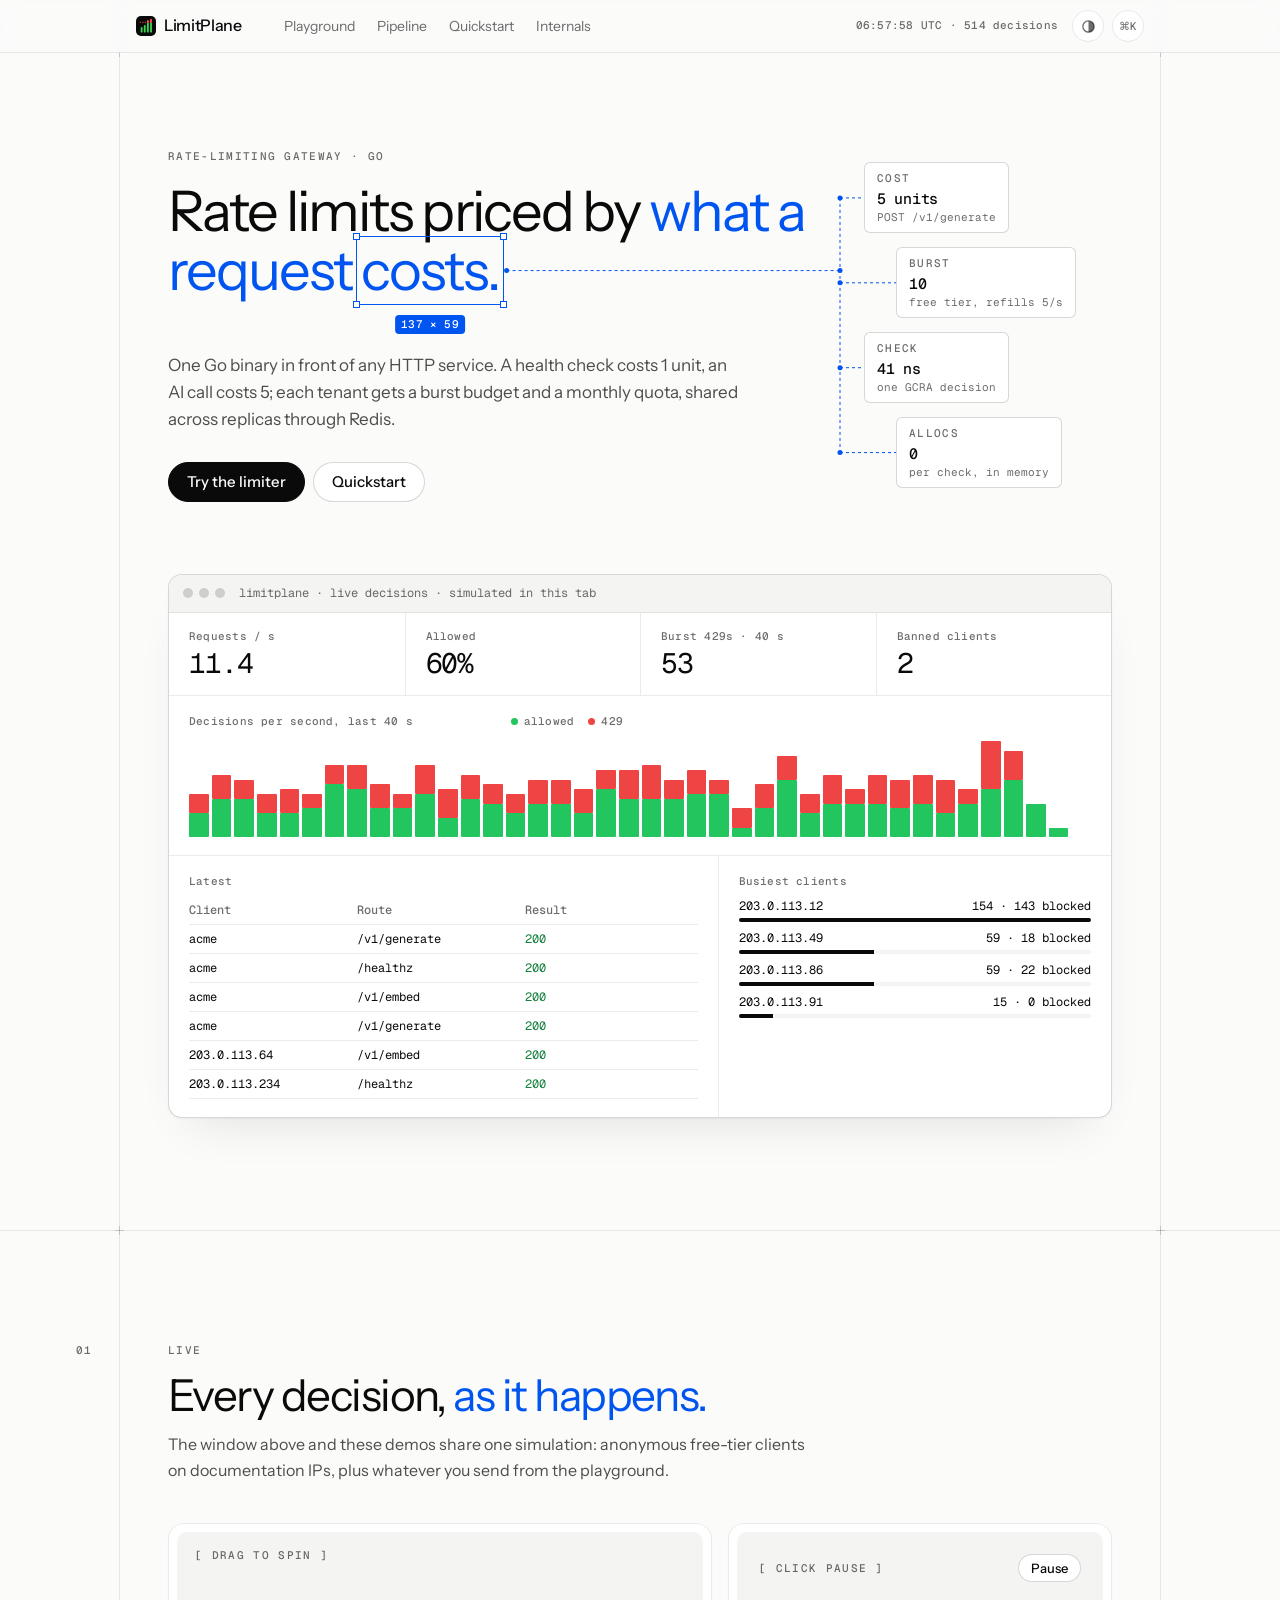
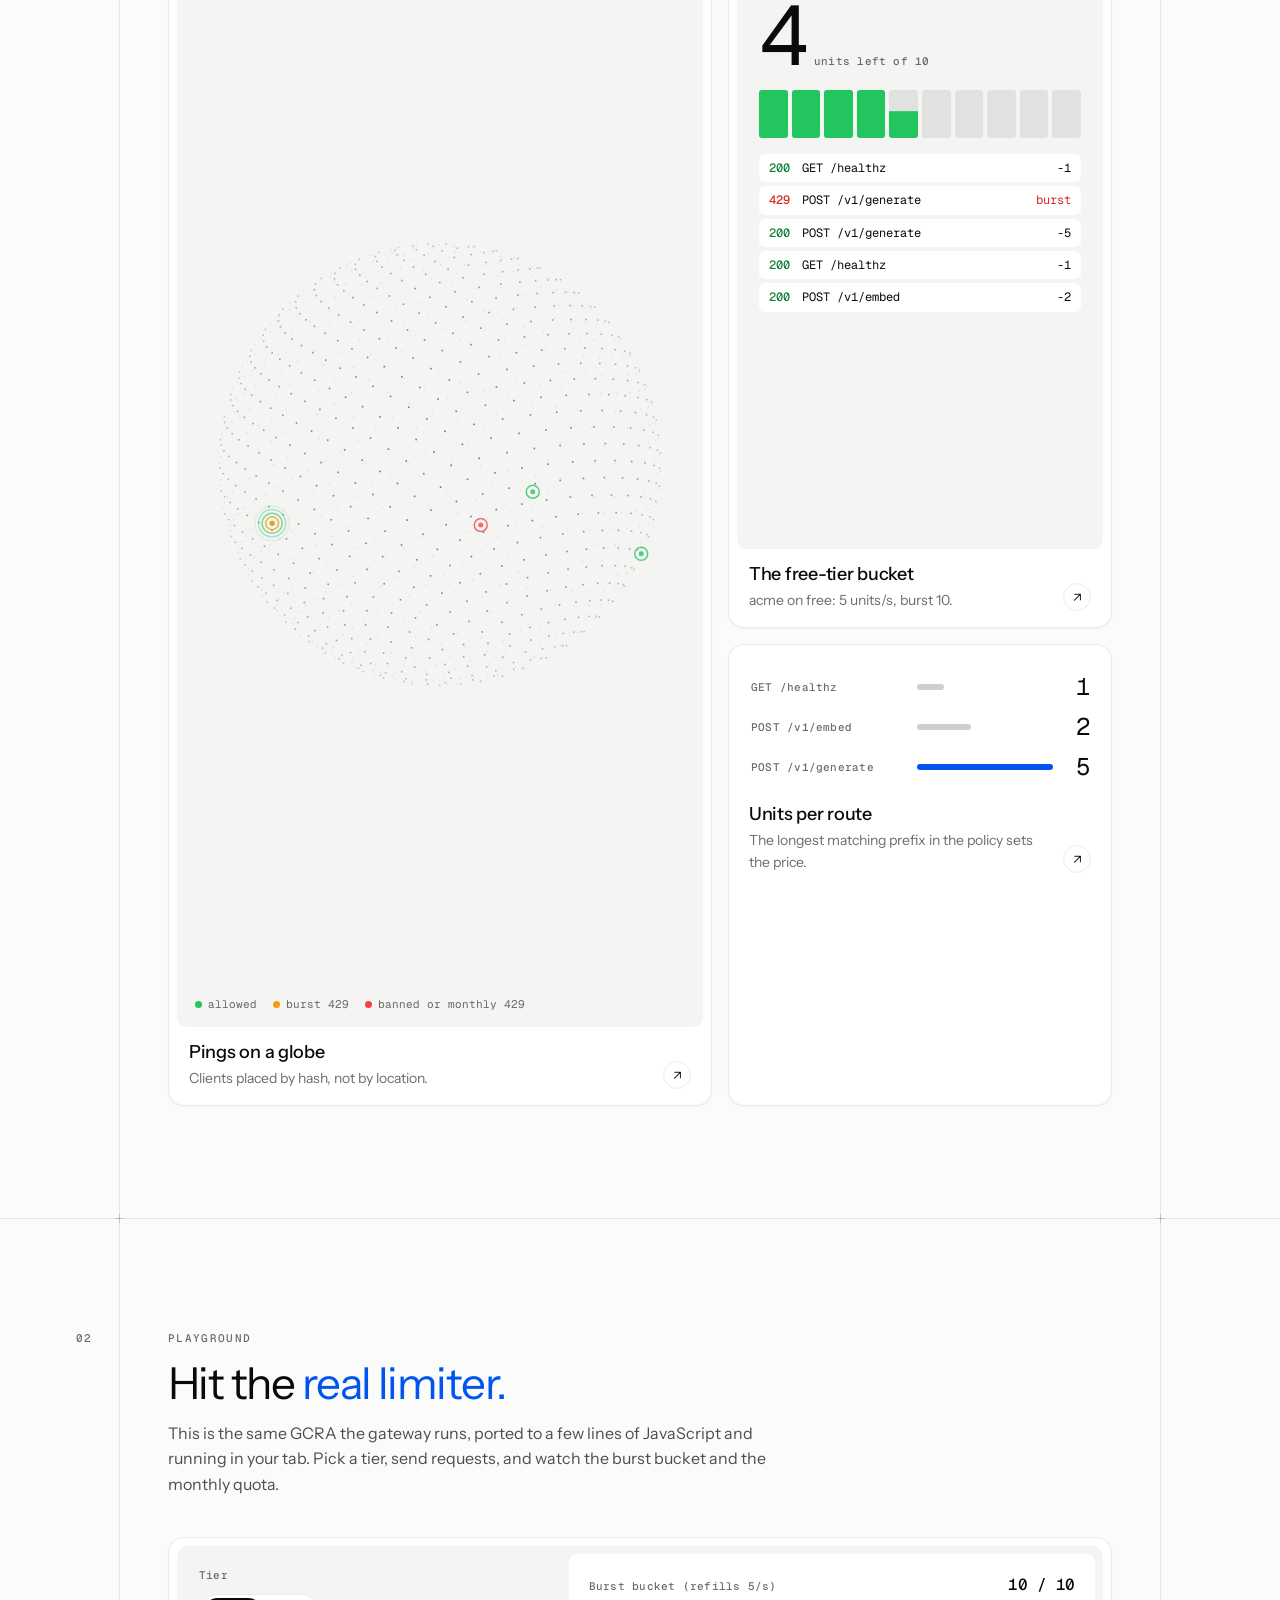
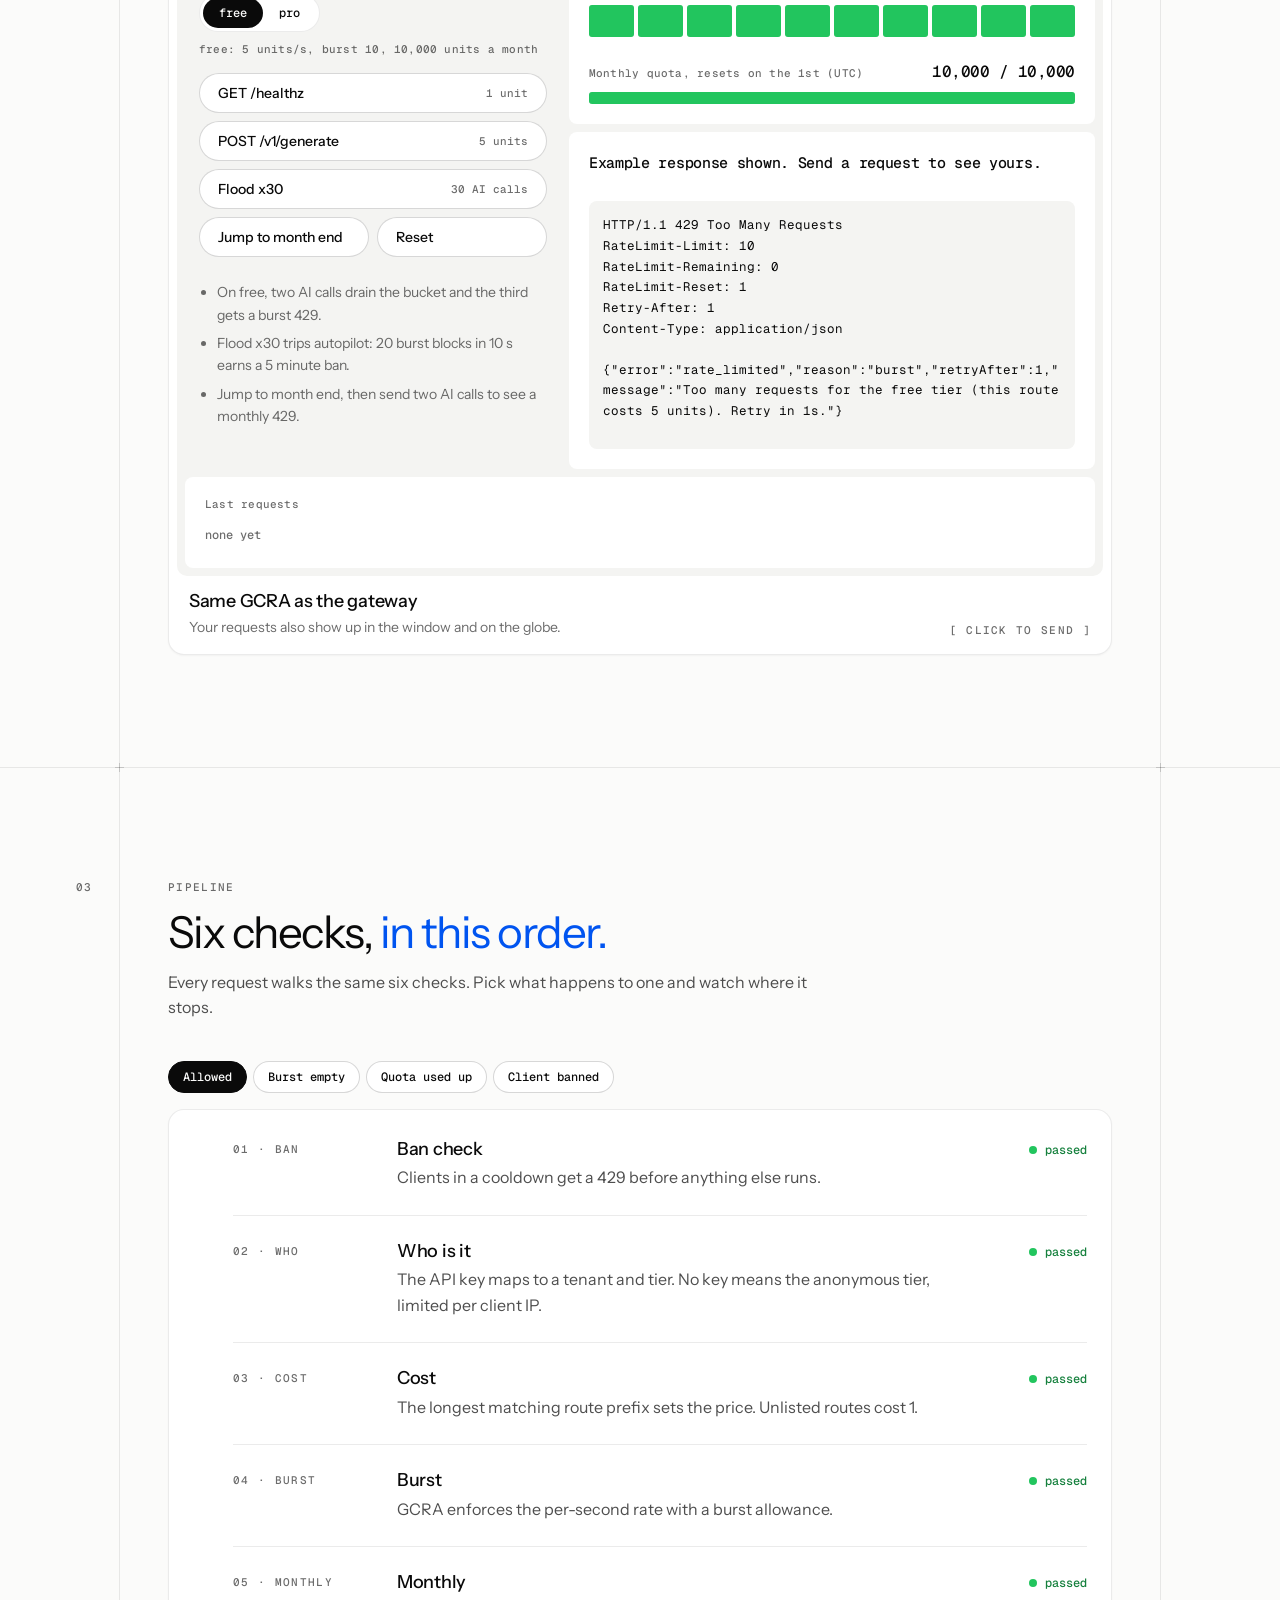
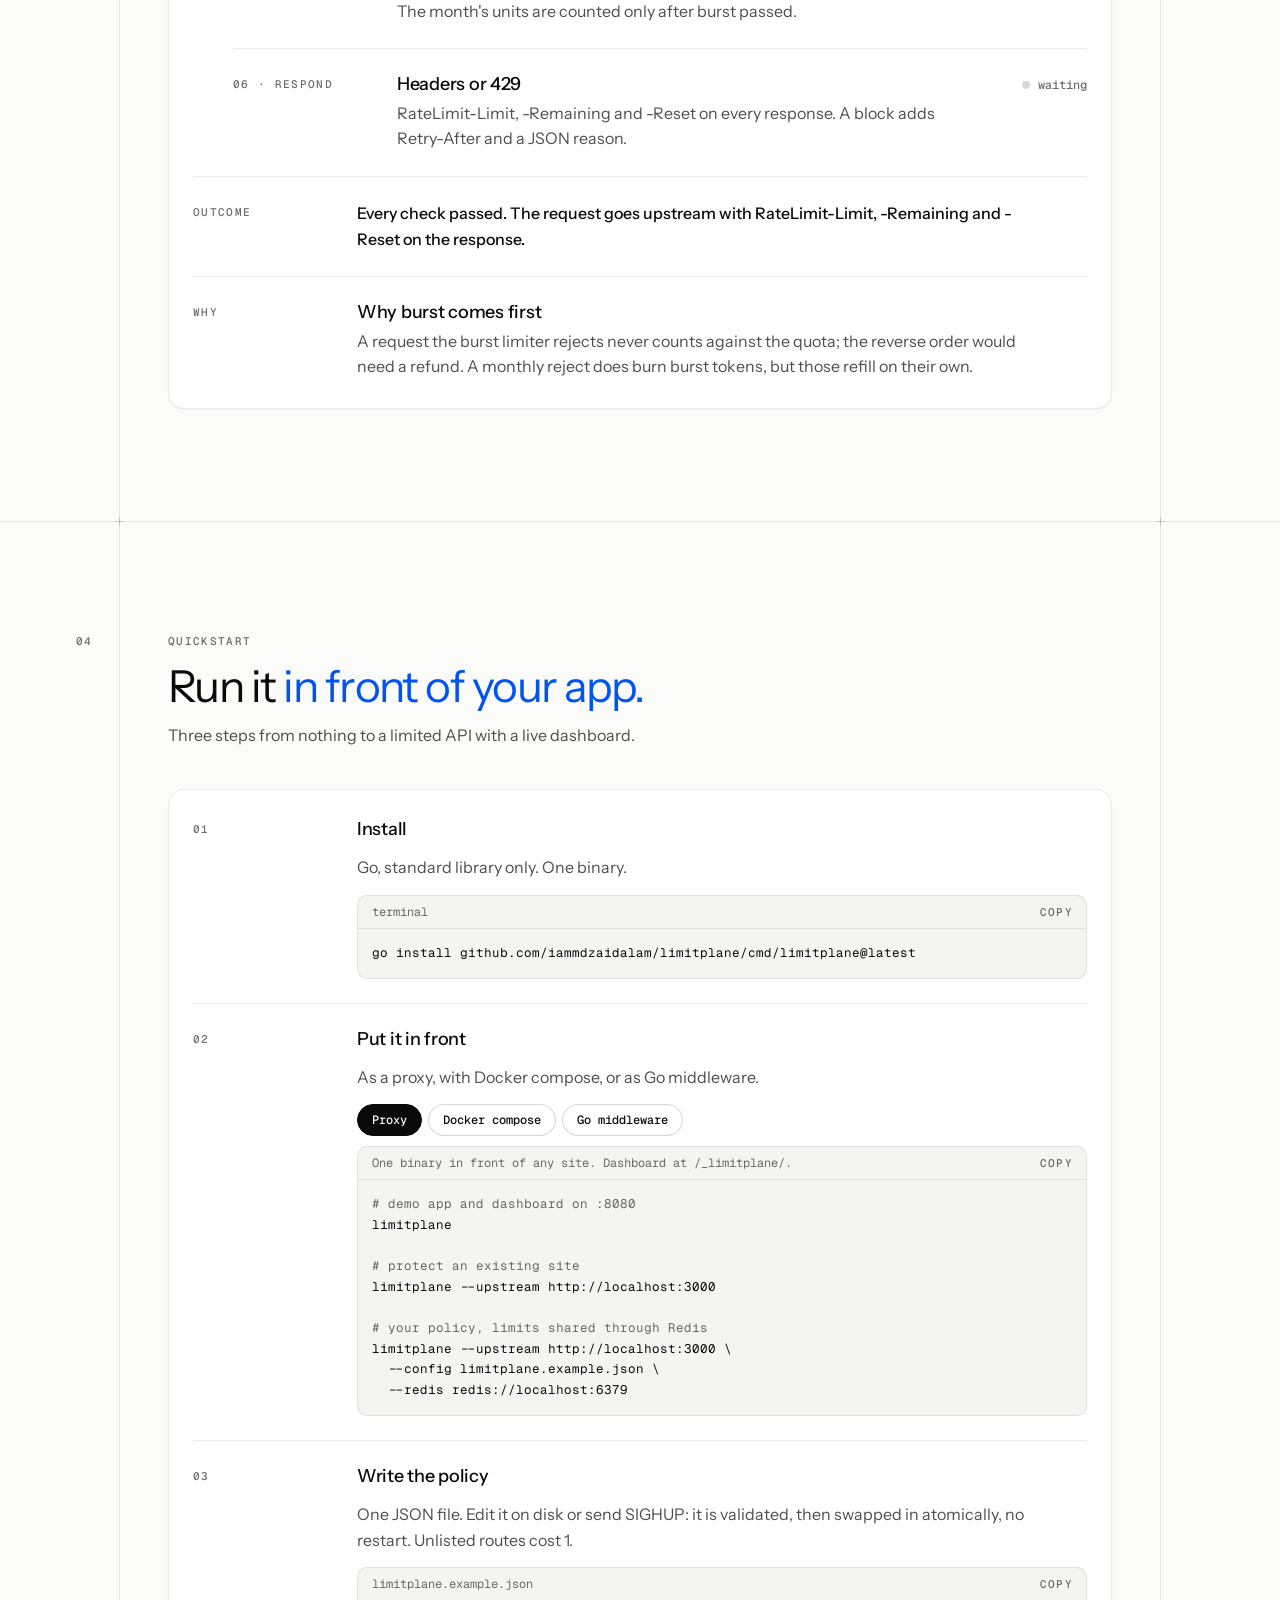
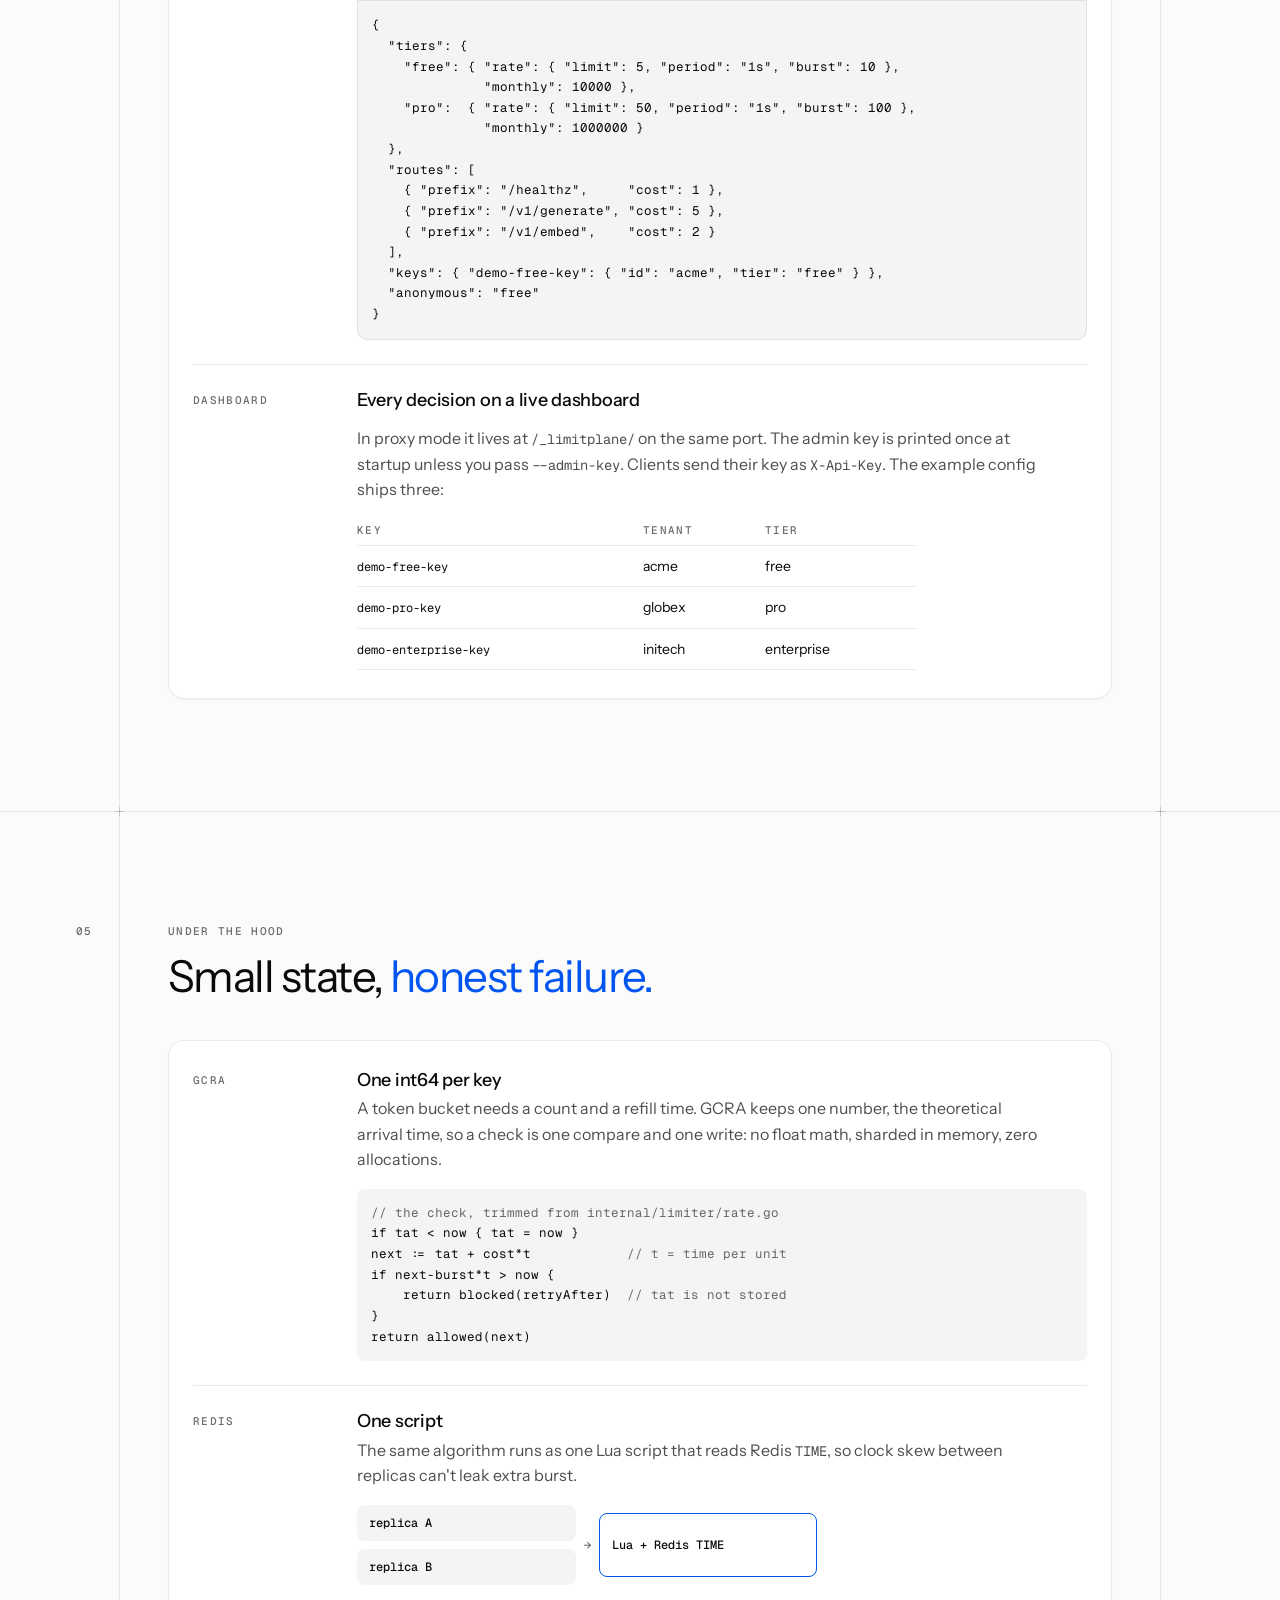
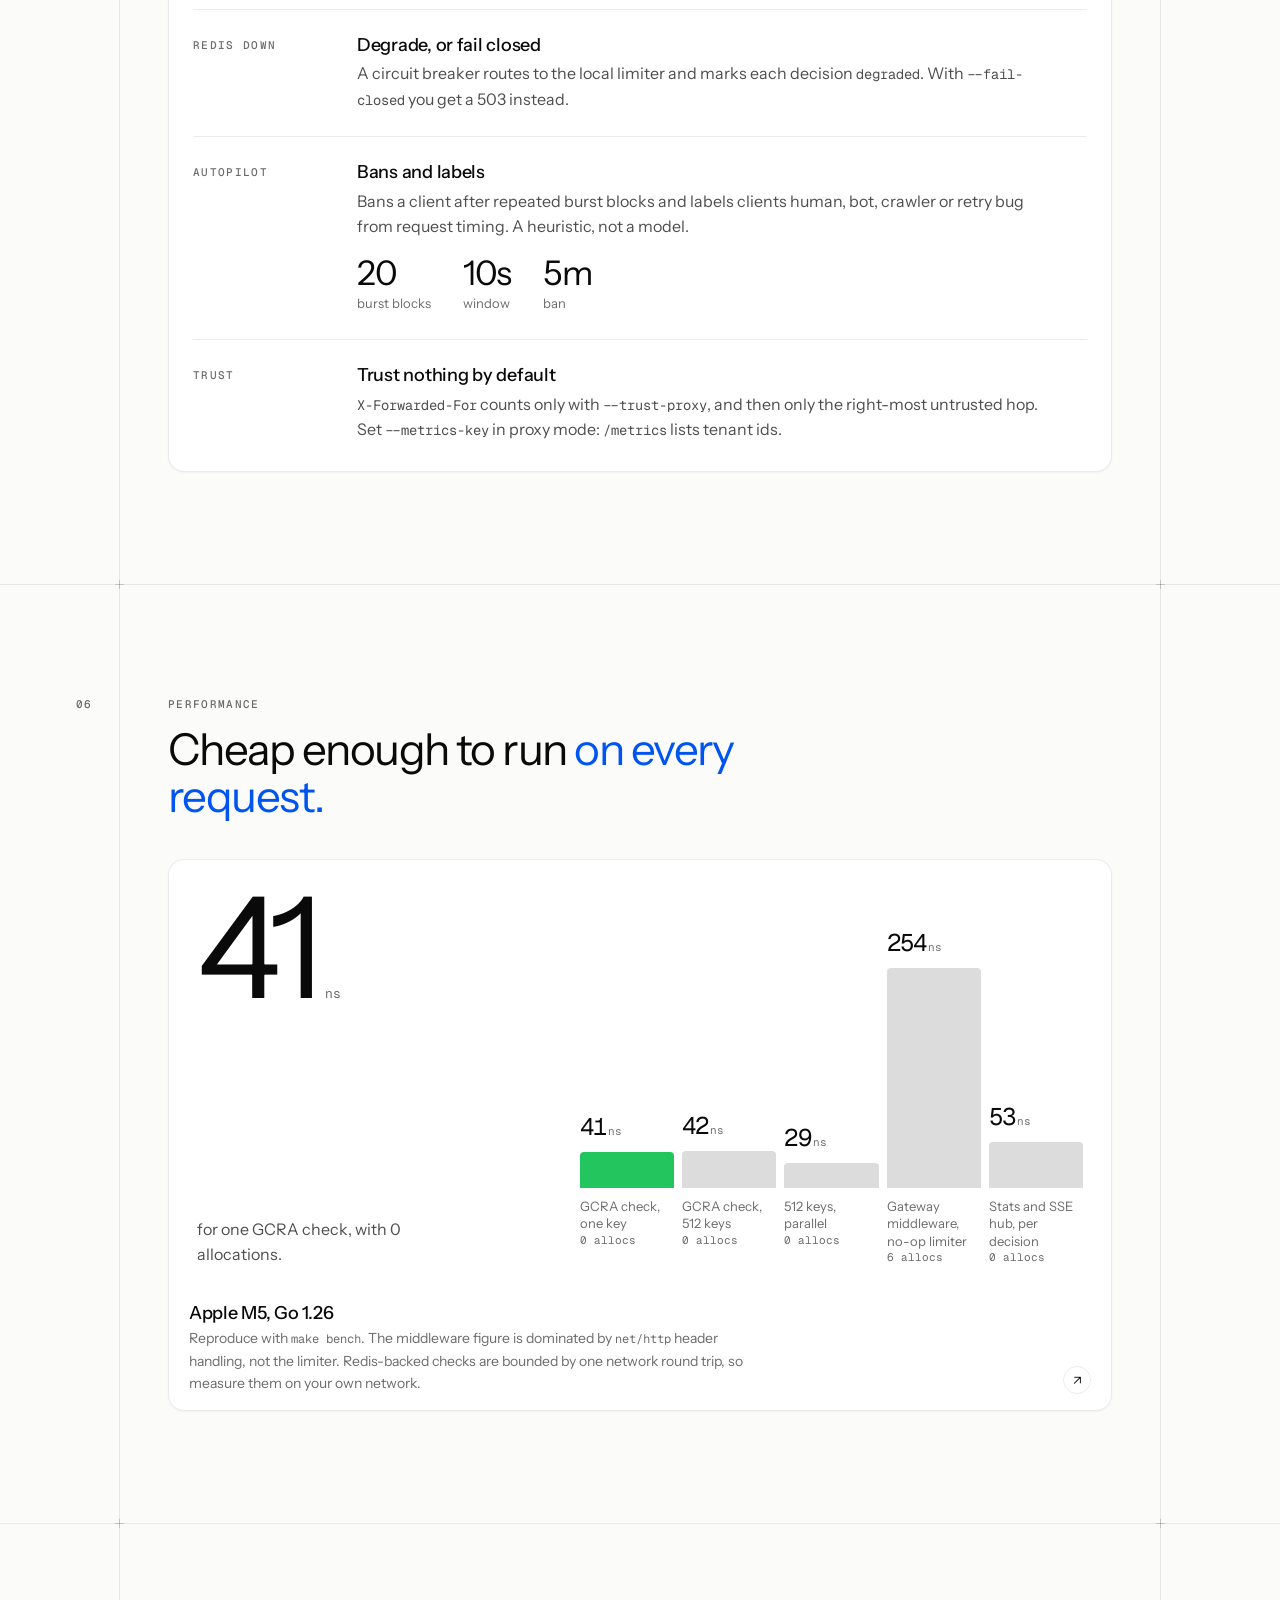
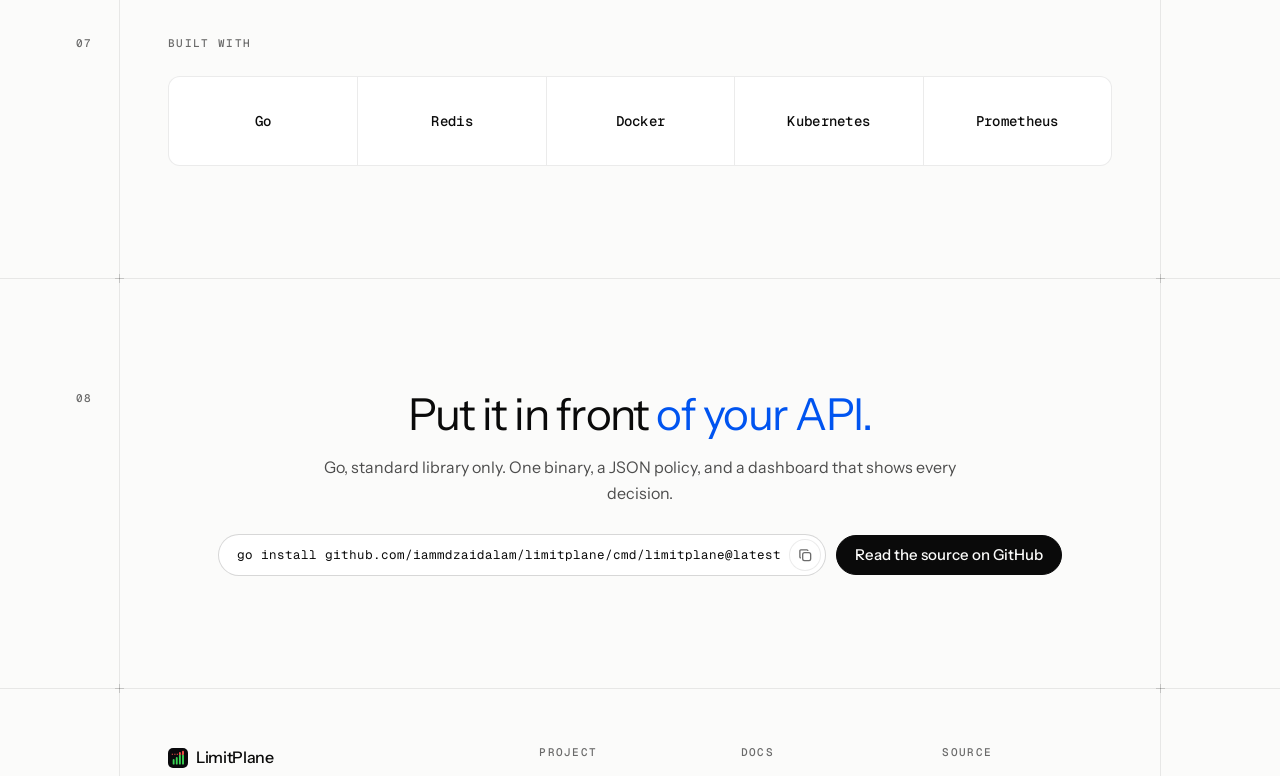
==== commit 2038c843: "drop the pricing-page vibe no plans section or sticky cta, it's a side project not a saas. monthly l" ====
--- a/site/index.html
+++ b/site/index.html
@@ -4,7 +4,7 @@
 <meta charset="utf-8">
 <meta name="viewport" content="width=device-width, initial-scale=1">
 <title>LimitPlane: rate limits priced by cost</title>
-<meta name="description" content="A rate-limiting gateway in Go that prices each request by route cost, with a burst bucket and a monthly plan per tenant, shared through Redis. Try the limiter in your browser.">
+<meta name="description" content="A rate-limiting gateway in Go that prices each request by route cost, with a burst bucket and a monthly quota per tenant, shared through Redis. Try the limiter in your browser.">
 <link rel="icon" href="favicon.svg" type="image/svg+xml">
 <link rel="preconnect" href="https://fonts.googleapis.com">
 <link rel="preconnect" href="https://fonts.gstatic.com" crossorigin>
@@ -20,7 +20,7 @@
   <div class="top-in">
     <a class="brand" href="#top"><img src="favicon.svg" alt="">LimitPlane</a>
     <nav class="links" aria-label="Sections">
-      <a href="#play">Playground</a><a href="#how">Pipeline</a><a href="#start">Quickstart</a><a href="#plans">Plans</a>
+      <a href="#play">Playground</a><a href="#how">Pipeline</a><a href="#start">Quickstart</a><a href="#under">Internals</a>
     </nav>
     <p class="clock"><span id="clock">00:00:00 UTC</span><span class="cnt"> · <span id="count">0</span> decisions</span></p>
     <button class="icon" id="theme" type="button" aria-label="Toggle light or dark theme"><svg viewBox="0 0 16 16" aria-hidden="true"><circle cx="8" cy="8" r="6" fill="none" stroke="currentColor" stroke-width="1.4"/><path d="M8 2a6 6 0 0 1 0 12z" fill="currentColor"/></svg></button>
@@ -35,7 +35,7 @@
       <div>
         <p class="label">Rate-limiting gateway · Go</p>
         <h1 id="h1">Rate limits priced by <em>what a request <span class="sel" id="sel">costs.<i></i><i></i><i></i><i></i><span class="dim" id="dim" aria-hidden="true"></span></span></em></h1>
-        <p class="intro">One Go binary in front of any HTTP service. A health check costs 1 unit, an AI call costs 5; each tenant gets a burst budget and a monthly plan, shared across replicas through Redis.</p>
+        <p class="intro">One Go binary in front of any HTTP service. A health check costs 1 unit, an AI call costs 5; each tenant gets a burst budget and a monthly quota, shared across replicas through Redis.</p>
         <div class="row">
           <a class="btn dark" href="#play">Try the limiter</a>
           <a class="btn" href="#start">Quickstart</a>
@@ -111,7 +111,7 @@
     <div class="head rv">
       <p class="label">Playground</p>
       <h2 id="play-h">Hit the <em>real limiter.</em></h2>
-      <p>This is the same GCRA the gateway runs, ported to a few lines of JavaScript and running in your tab. Pick a tier, send requests, and watch the burst bucket and the monthly plan.</p>
+      <p>This is the same GCRA the gateway runs, ported to a few lines of JavaScript and running in your tab. Pick a tier, send requests, and watch the burst bucket and the monthly quota.</p>
     </div>
     <article class="card rv">
       <div class="inner play">
@@ -144,7 +144,7 @@
             <p class="ban" id="ban" hidden></p>
           </div>
           <div>
-            <div class="meter-head"><span class="tag">Monthly plan, resets on the 1st (UTC)</span><b id="month-n">10,000 / 10,000</b></div>
+            <div class="meter-head"><span class="tag">Monthly quota, resets on the 1st (UTC)</span><b id="month-n">10,000 / 10,000</b></div>
             <div class="cells flat" style="--n:1" id="month-cells" aria-hidden="true"></div>
           </div>
         </div>
@@ -181,7 +181,7 @@
     <div class="scen rv" role="group" aria-label="Scenario">
       <button type="button" data-stop="-1" aria-pressed="true">Allowed</button>
       <button type="button" data-stop="3" aria-pressed="false">Burst empty</button>
-      <button type="button" data-stop="4" aria-pressed="false">Plan used up</button>
+      <button type="button" data-stop="4" aria-pressed="false">Quota used up</button>
       <button type="button" data-stop="0" aria-pressed="false">Client banned</button>
     </div>
     <div class="card slab rv">
@@ -190,11 +190,11 @@
         <li class="cv stage"><span class="k">02 · who</span><div><h3>Who is it</h3><p>The API key maps to a tenant and tier. No key means the anonymous tier, limited per client IP.</p></div><span class="st"></span></li>
         <li class="cv stage"><span class="k">03 · cost</span><div><h3>Cost</h3><p>The longest matching route prefix sets the price. Unlisted routes cost 1.</p></div><span class="st"></span></li>
         <li class="cv stage"><span class="k">04 · burst</span><div><h3>Burst</h3><p>GCRA enforces the per-second rate with a burst allowance.</p></div><span class="st"></span></li>
-        <li class="cv stage"><span class="k">05 · monthly</span><div><h3>Monthly</h3><p>The plan's units are spent only after burst passed.</p></div><span class="st"></span></li>
+        <li class="cv stage"><span class="k">05 · monthly</span><div><h3>Monthly</h3><p>The month's units are counted only after burst passed.</p></div><span class="st"></span></li>
         <li class="cv stage"><span class="k">06 · respond</span><div><h3>Headers or 429</h3><p>RateLimit-Limit, -Remaining and -Reset on every response. A block adds Retry-After and a JSON reason.</p></div><span class="st"></span></li>
       </ol>
       <div class="cv out"><span class="k">outcome</span><p id="outcome" role="status" aria-live="polite"></p></div>
-      <div class="cv"><span class="k">why</span><div><h3>Why burst comes first</h3><p>A request the burst limiter rejects never bills the plan; the reverse order would need a refund. A monthly reject does burn burst tokens, but those refill on their own.</p></div></div>
+      <div class="cv"><span class="k">why</span><div><h3>Why burst comes first</h3><p>A request the burst limiter rejects never counts against the quota; the reverse order would need a refund. A monthly reject does burn burst tokens, but those refill on their own.</p></div></div>
     </div>
   </div>
 </section>
@@ -300,54 +300,9 @@
   </div>
 </section>
 
-<section class="sec" id="plans" aria-labelledby="plans-h">
+<section class="sec" id="under" aria-labelledby="under-h">
   <div class="wrap">
     <span class="gut" aria-hidden="true">05</span>
-    <div class="head rv">
-      <p class="label">Plans</p>
-      <h2 id="plans-h">Three tiers, <em>priced in units.</em></h2>
-      <p>These are the tiers in <code>limitplane.example.json</code>. A unit is what a route costs, so the same plan buys more health checks than AI calls.</p>
-    </div>
-    <div class="card slab rows rv">
-      <article class="cv plan">
-        <span class="k">free</span>
-        <p class="big">5<small>units / s · burst 10</small></p>
-        <ul>
-          <li>10,000 units a month</li>
-          <li class="muted">2,000 AI calls or 10,000 health checks</li>
-          <li>Default for anonymous clients, per client IP</li>
-        </ul>
-        <a class="more" href="#play" data-tier="free">Try free in the playground <span class="go" aria-hidden="true">→</span></a>
-      </article>
-      <article class="cv plan">
-        <span class="k">pro</span>
-        <p class="big">50<small>units / s · burst 100</small></p>
-        <ul>
-          <li>1,000,000 units a month</li>
-          <li class="muted">200,000 AI calls</li>
-          <li>Alert at 80% of the plan</li>
-          <li>Per-tenant key, e.g. <code>demo-pro-key</code></li>
-        </ul>
-        <a class="more" href="#play" data-tier="pro">Try pro in the playground <span class="go" aria-hidden="true">→</span></a>
-      </article>
-      <article class="cv plan">
-        <span class="k">enterprise</span>
-        <p class="big">500<small>units / s · burst 1,000</small></p>
-        <ul>
-          <li>No monthly cap: leave <code>monthly</code> out of the tier</li>
-          <li>Burst limits and autopilot bans still apply</li>
-          <li>Add as many tiers and keys as you need</li>
-          <li>Hot-reloaded when the file changes</li>
-        </ul>
-        <a class="more" href="#policy">See the config <span class="go" aria-hidden="true">→</span></a>
-      </article>
-    </div>
-  </div>
-</section>
-
-<section class="sec" id="under" aria-labelledby="under-h">
-  <div class="wrap">
-    <span class="gut" aria-hidden="true">06</span>
     <div class="head rv">
       <p class="label">Under the hood</p>
       <h2 id="under-h">Small state, <em>honest failure.</em></h2>
@@ -373,7 +328,7 @@
 
 <section class="sec" id="bench" aria-labelledby="bench-h">
   <div class="wrap">
-    <span class="gut" aria-hidden="true">07</span>
+    <span class="gut" aria-hidden="true">06</span>
     <div class="head rv">
       <p class="label">Performance</p>
       <h2 id="bench-h">Cheap enough to run <em>on every request.</em></h2>
@@ -396,7 +351,7 @@
 
 <section class="sec" aria-labelledby="built-h">
   <div class="wrap">
-    <span class="gut" aria-hidden="true">08</span>
+    <span class="gut" aria-hidden="true">07</span>
     <p class="label" id="built-h">Built with</p>
     <ul class="marks"><li>Go</li><li>Redis</li><li>Docker</li><li>Kubernetes</li><li>Prometheus</li></ul>
   </div>
@@ -404,7 +359,7 @@
 
 <section class="sec cta" aria-labelledby="cta-h">
   <div class="wrap">
-    <span class="gut" aria-hidden="true">09</span>
+    <span class="gut" aria-hidden="true">08</span>
     <h2 id="cta-h" class="rv">Put it in front <em>of your API.</em></h2>
     <p class="rv">Go, standard library only. One binary, a JSON policy, and a dashboard that shows every decision.</p>
     <div class="cmdrow rv">
@@ -419,7 +374,7 @@
   <div class="wrap">
     <div class="foot-grid">
       <div class="foot-brand"><a class="brand" href="#top"><img src="favicon.svg" alt="">LimitPlane</a><p>Rate limits priced by what a request costs.</p></div>
-      <div><p class="label">Product</p><a href="#play">Playground</a><a href="#how">Pipeline</a><a href="#start">Quickstart</a><a href="#plans">Plans</a></div>
+      <div><p class="label">Project</p><a href="#play">Playground</a><a href="#how">Pipeline</a><a href="#start">Quickstart</a><a href="#under">Internals</a></div>
       <div><p class="label">Docs</p><a href="https://github.com/iammdzaidalam/limitplane/blob/main/README.md">README</a><a href="https://github.com/iammdzaidalam/limitplane/blob/main/BENCHMARKS.md">Benchmarks</a><a href="https://github.com/iammdzaidalam/limitplane/blob/main/limitplane.example.json">Example policy</a></div>
       <div><p class="label">Source</p><a href="https://github.com/iammdzaidalam/limitplane">GitHub</a><a href="https://github.com/iammdzaidalam/limitplane/tree/main/deploy/k8s">Kubernetes manifests</a><a href="https://github.com/iammdzaidalam/limitplane/blob/main/docker-compose.yml">docker-compose.yml</a></div>
     </div>
@@ -427,11 +382,6 @@
     <div class="end"><span>LimitPlane</span><span>Bars are route costs; the red tops are what the limit line would turn away.</span></div>
   </div>
 </footer>
-
-<div class="bbar" id="bbar">
-  <a class="btn" href="https://github.com/iammdzaidalam/limitplane/blob/main/README.md">Read the docs</a>
-  <a class="btn primary" href="#play">Try the limiter</a>
-</div>
 
 <dialog class="pal" id="pal" aria-label="Command palette">
   <input id="pal-q" type="text" role="combobox" aria-expanded="true" aria-controls="pal-list" aria-autocomplete="list" autocomplete="off" spellcheck="false" placeholder="Jump to a section or run an action">
--- a/site/site.css
+++ b/site/site.css
@@ -270,12 +270,6 @@
 .keys { border-collapse: collapse; font-size: 14px; width: 100%; max-width: 560px; margin-top: 6px; }
 .keys th { text-align: left; font: 500 11px var(--mono); color: var(--muted); text-transform: uppercase; letter-spacing: .12em; padding: 0 12px 8px 0; border-bottom: 1px solid var(--line); }
 .keys td { padding: 9px 12px 9px 0; border-bottom: 1px solid var(--line); }
-.plan { grid-template-columns: var(--k) minmax(0, 3fr) minmax(0, 6fr) 210px; align-items: start; }
-.plan .k { color: var(--text); }
-.plan .big { font: 400 44px/1 var(--sans); letter-spacing: -.04em; color: var(--text); }
-.plan .big small { display: block; margin-top: 8px; font: 400 11px var(--mono); letter-spacing: .02em; color: var(--muted); }
-.plan ul { list-style: none; padding: 0; margin: 0; display: grid; gap: 6px; font-size: 15px; }
-.more { justify-self: end; display: inline-flex; align-items: center; gap: 10px; font-size: 14px; font-weight: 500; text-decoration: none; white-space: nowrap; }
 #under pre { background: var(--tile); border-radius: 8px; padding: 14px; margin-top: 16px; }
 .flow { display: grid; grid-template-columns: 1fr auto 1fr; gap: 8px; align-items: center; margin-top: 16px; max-width: 460px; font: 500 12px var(--mono); }
 .flow > span { color: var(--muted); }
@@ -285,11 +279,9 @@
 .figs { display: flex; gap: 32px; margin-top: 16px; flex-wrap: wrap; }
 .figs b { display: block; font: 400 34px/1 var(--sans); letter-spacing: -.04em; }
 .figs span { font-size: 13px; color: var(--muted); }
-@media (max-width: 900px) { .plan { grid-template-columns: var(--k) minmax(0, 1fr); } .plan ul, .plan .more { grid-column: 2; justify-self: start; } }
 @media (max-width: 640px) {
   .slab { padding: 4px 16px; }
-  .cv, .stage, .plan { grid-template-columns: minmax(0, 1fr); }
-  .plan ul, .plan .more { grid-column: auto; }
+  .cv, .stage { grid-template-columns: minmax(0, 1fr); }
   .stage .st { justify-content: flex-start; }
 }
 
@@ -339,10 +331,6 @@
 .foot .end { display: flex; justify-content: space-between; gap: 12px; flex-wrap: wrap; margin-top: 20px; color: var(--muted); font-size: 13px; }
 @media (max-width: 720px) { .foot-grid { grid-template-columns: 1fr 1fr; } .foot-brand { grid-column: 1 / -1; } }
 
-/* sticky bottom bar, shown once the hero is scrolled past */
-.bbar { position: fixed; left: 50%; bottom: 16px; z-index: 30; display: flex; gap: 6px; padding: 6px; border: 1px solid var(--line); border-radius: 999px; background: color-mix(in srgb, var(--panel) 80%, transparent); backdrop-filter: blur(12px); -webkit-backdrop-filter: blur(12px); box-shadow: 0 8px 24px -12px rgba(0, 0, 0, .2); transform: translate(-50%, 24px); opacity: 0; visibility: hidden; transition: transform .25s var(--ease), opacity .25s var(--ease), visibility .25s; white-space: nowrap; }
-.bbar.on { transform: translate(-50%, 0); opacity: 1; visibility: visible; }
-
 /* command palette */
 .pal { width: min(560px, calc(100vw - 32px)); max-height: min(480px, calc(100vh - 120px)); margin: 14vh auto auto; padding: 0; border: 1px solid var(--line2); border-radius: 16px; background: var(--panel); color: var(--text); overflow: hidden; flex-direction: column; }
 .pal[open] { display: flex; }
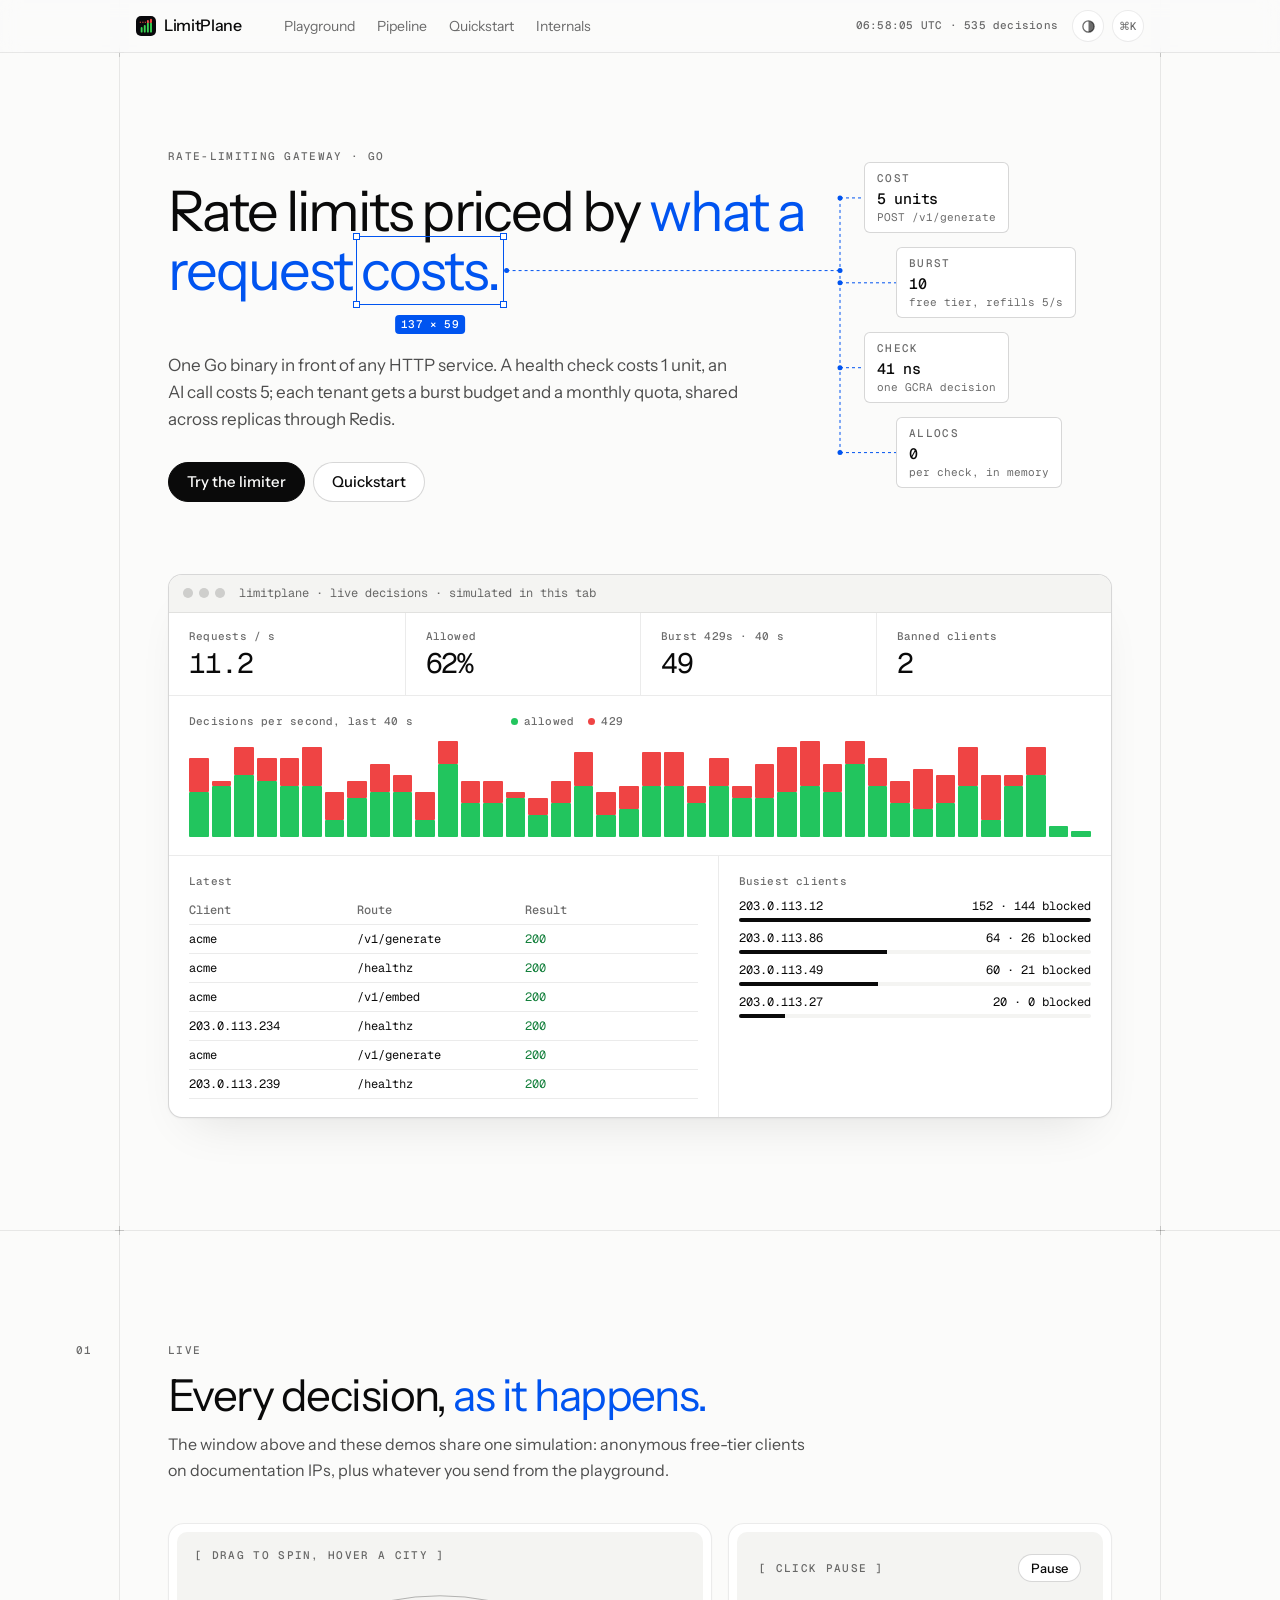
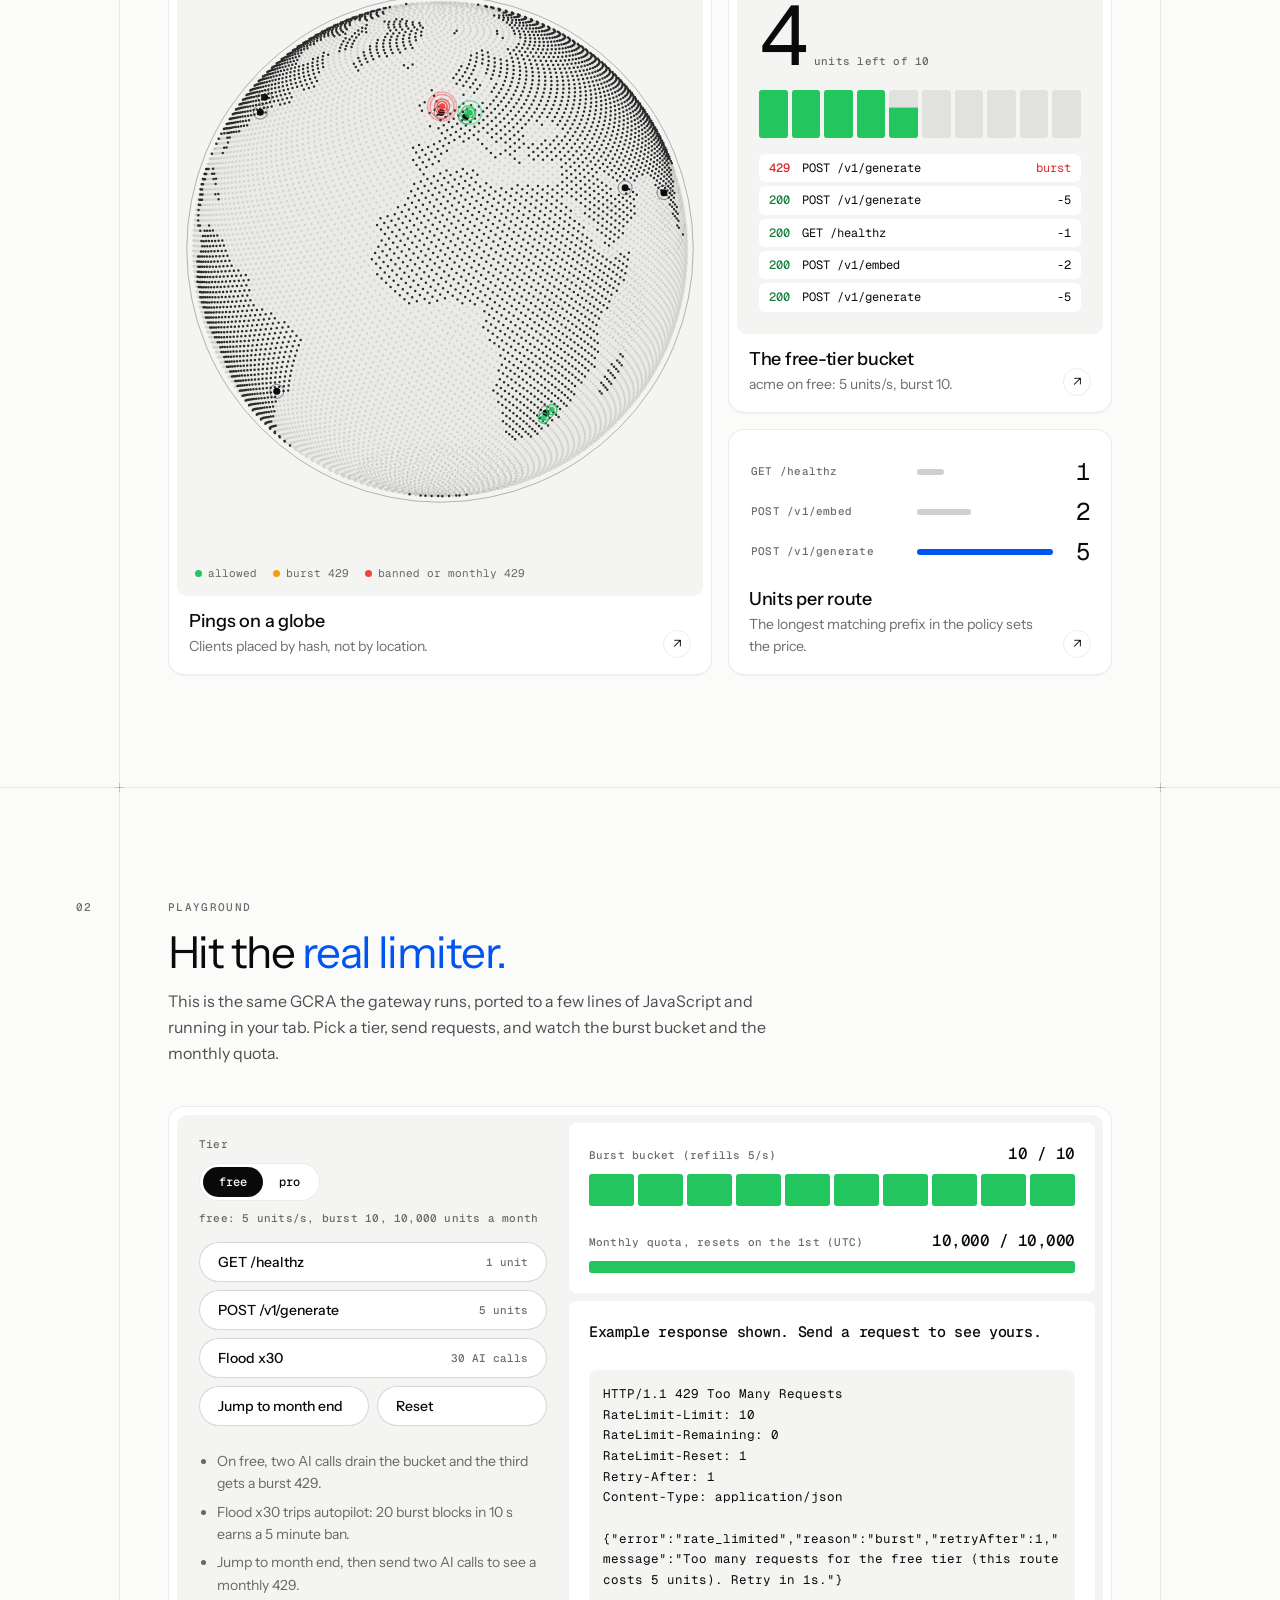
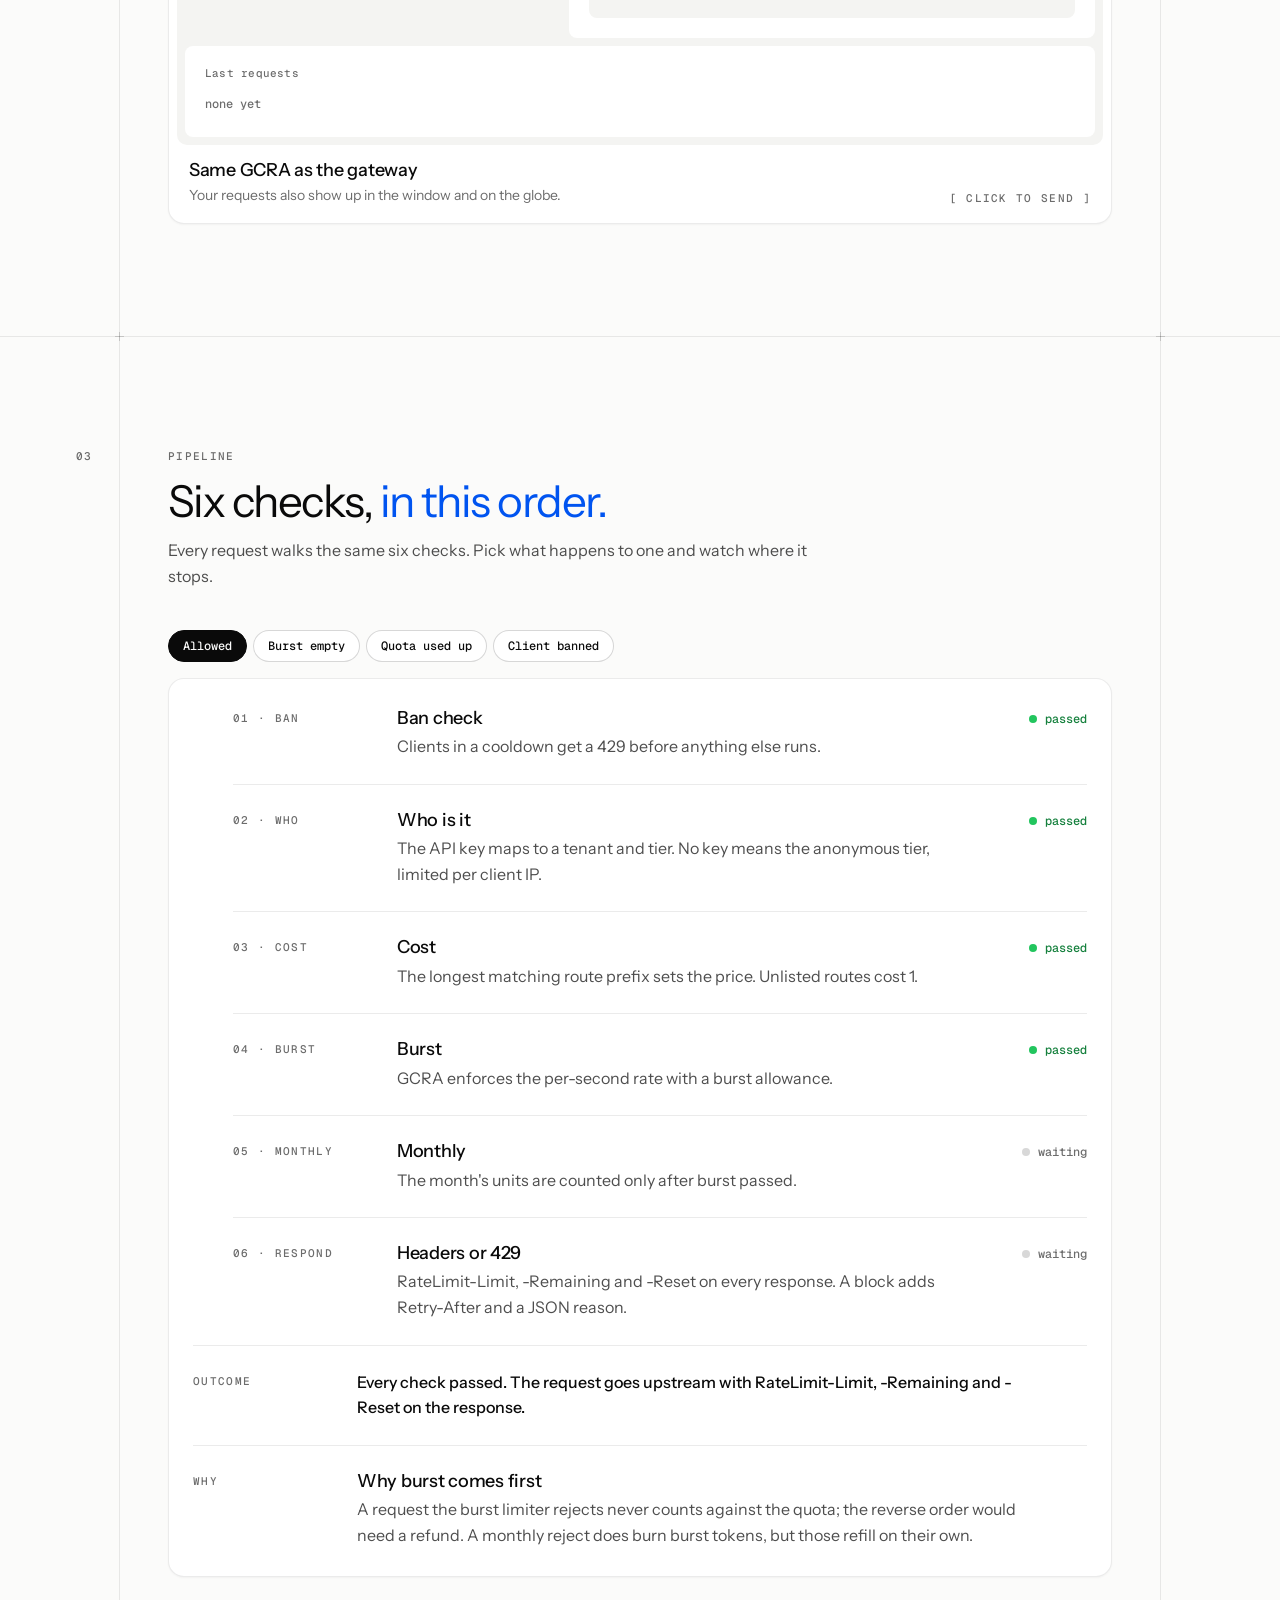
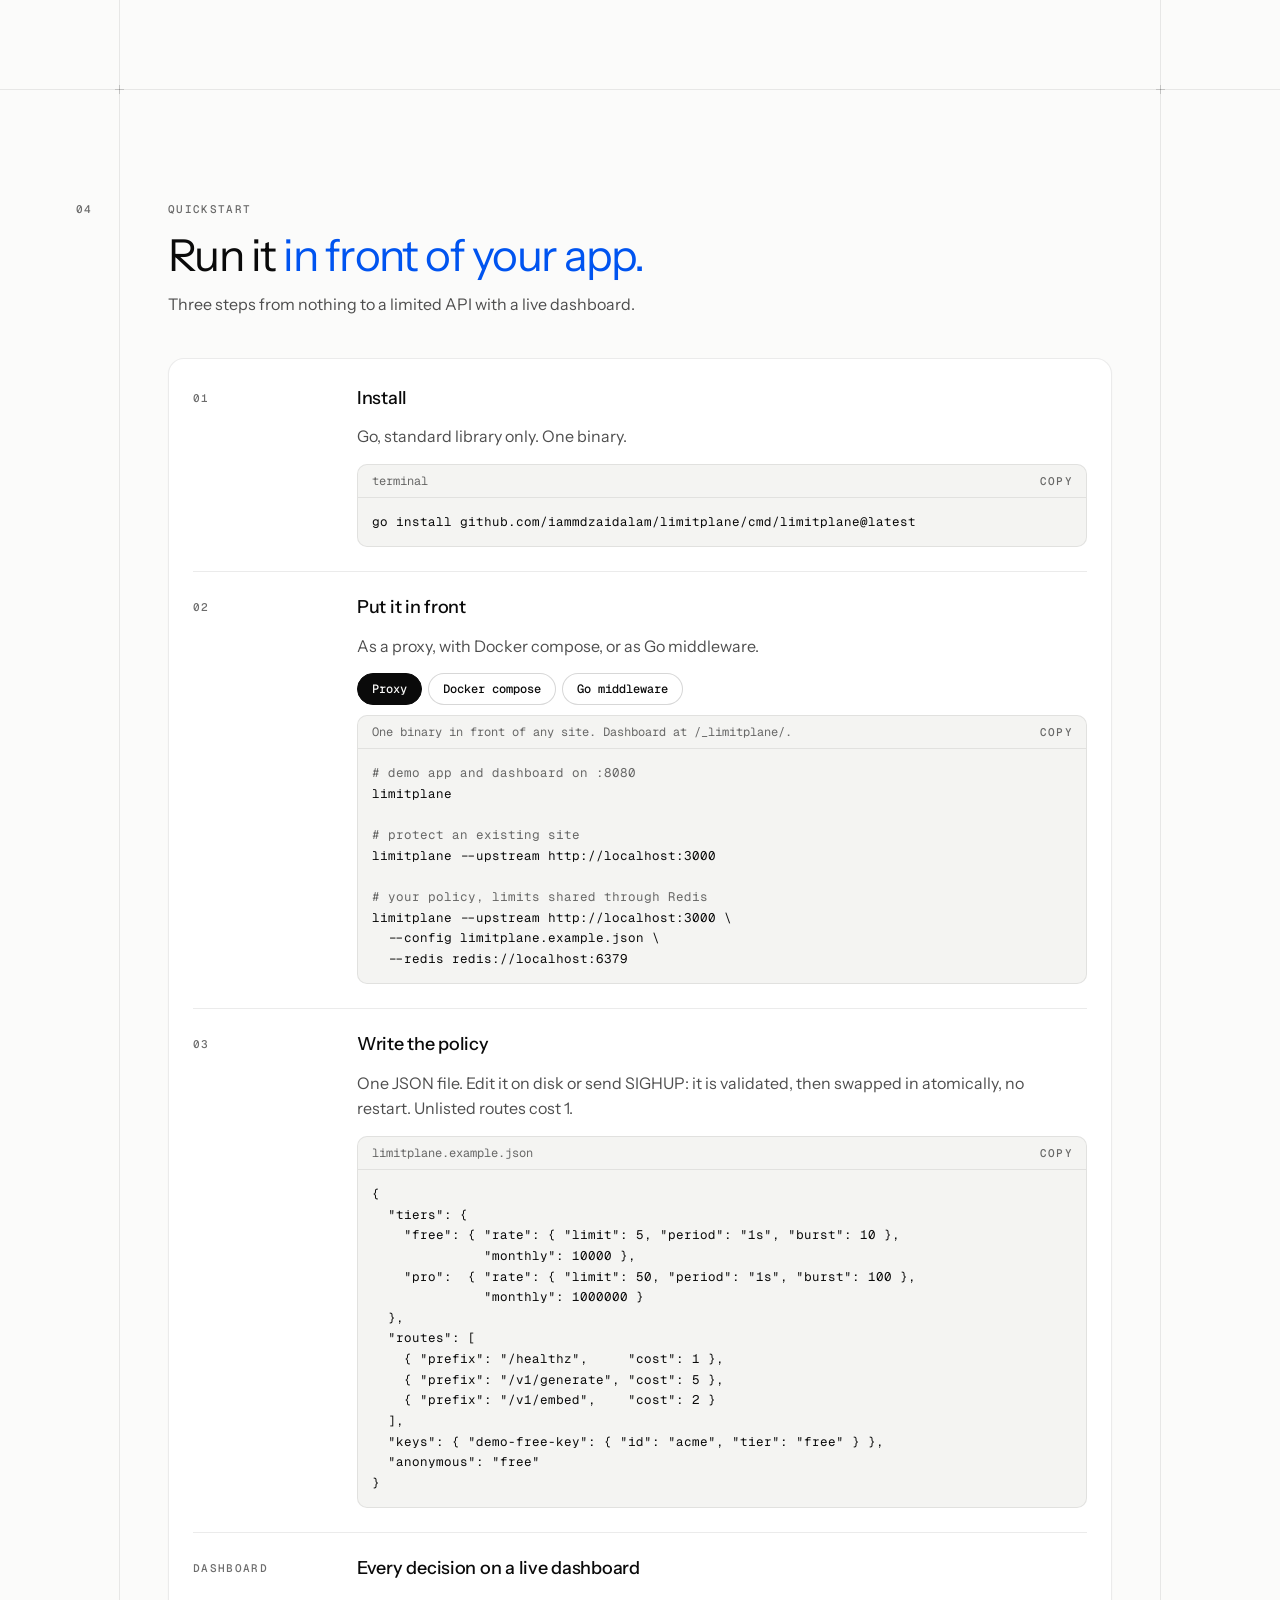
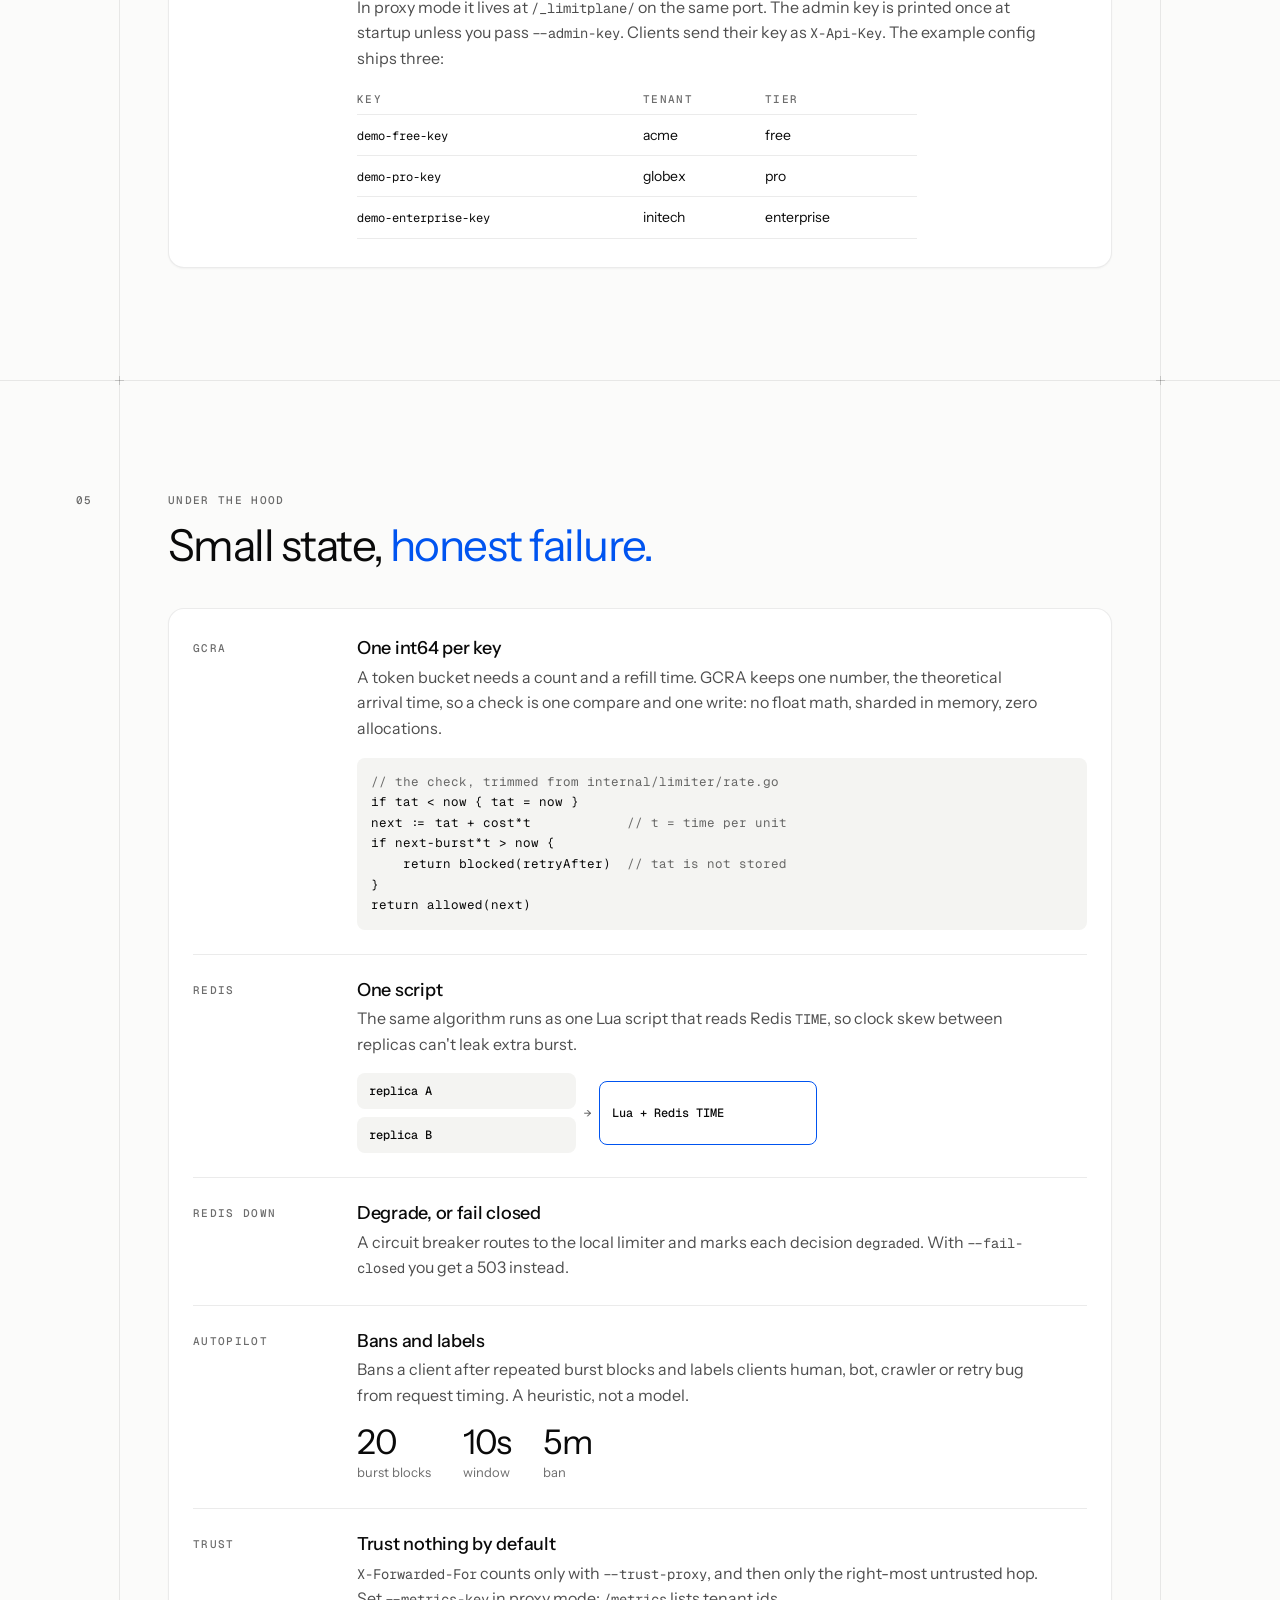
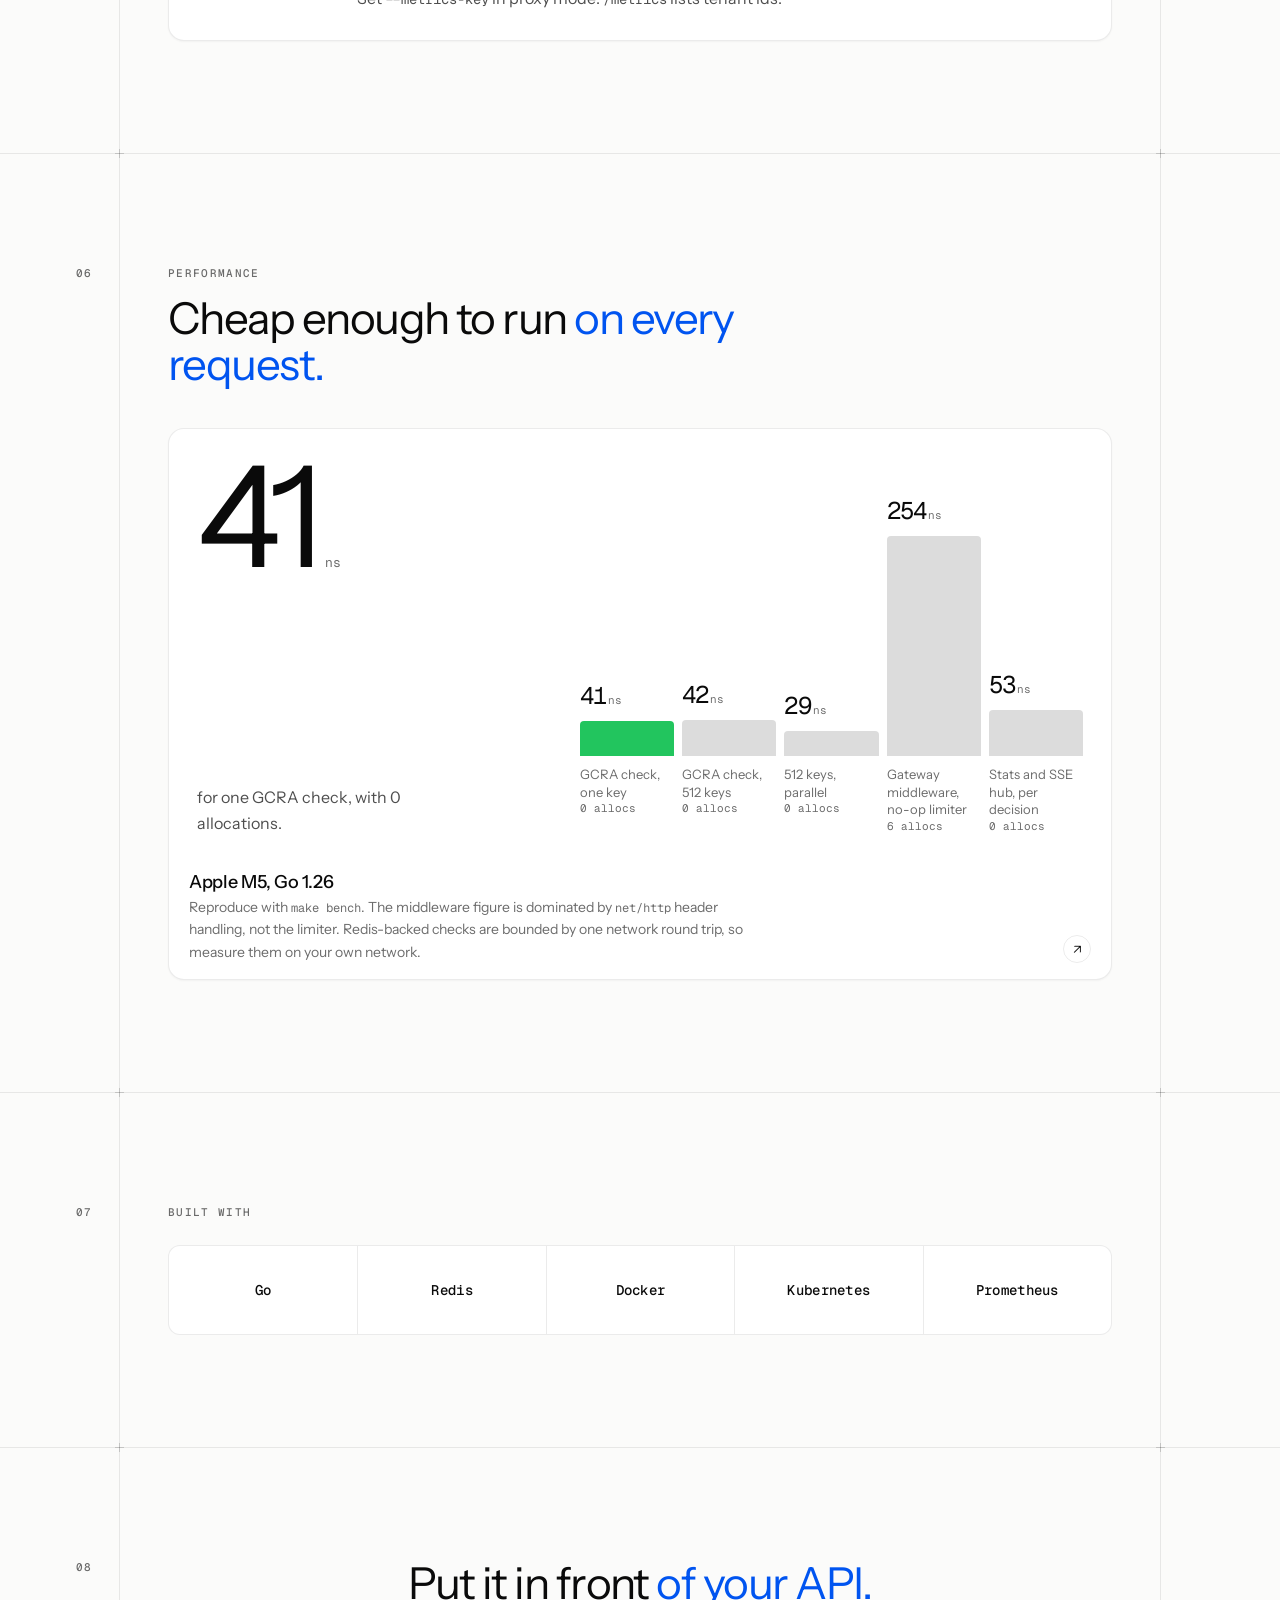
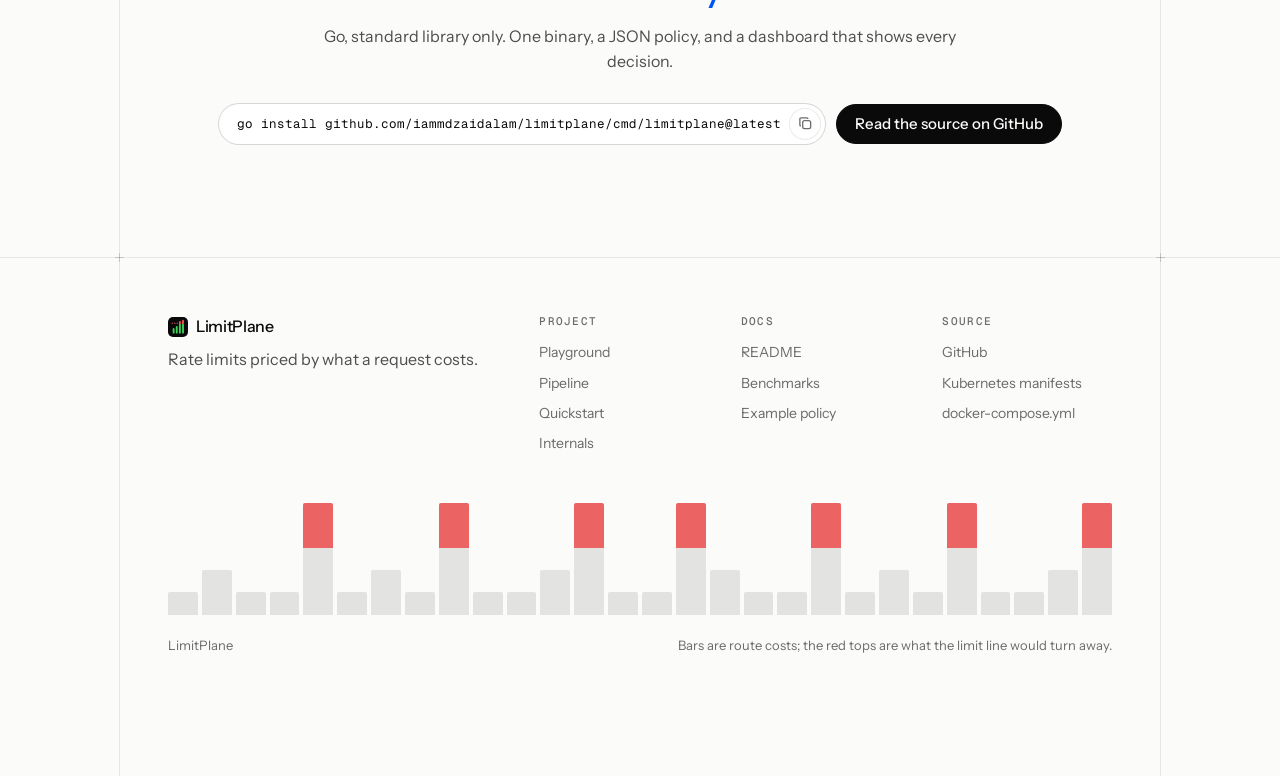
==== commit 0dd2a24c: "swap in the proper dot globe continents, drag with inertia, hover a city to see the last client ther" ====
--- a/site/index.html
+++ b/site/index.html
@@ -78,8 +78,8 @@
     <div class="grid">
       <article class="card s7 r2 rv">
         <div class="inner globe-tile">
-          <span class="hint">[ Drag to spin ]</span>
-          <canvas id="globe" role="img" aria-label="Dotted globe with a ping for each rate-limit decision"></canvas>
+          <span class="hint">[ Drag to spin, hover a city ]</span>
+          <div class="globe-stage"><canvas id="globe" role="img" aria-label="Dotted globe with a ping for each rate-limit decision, placed near a city by a hash of the client id"></canvas></div>
           <ul class="legend" aria-label="Legend"><li><i class="d ok"></i>allowed</li><li><i class="d warn"></i>burst 429</li><li><i class="d bad"></i>banned or monthly 429</li></ul>
         </div>
         <div class="meta"><div><h3>Pings on a globe</h3><p>Clients placed by hash, not by location.</p></div><a class="go" href="#play" aria-label="Open the playground">↗</a></div>
@@ -389,6 +389,7 @@
   <p class="pal-foot"><span>↑↓ move</span><span>↵ open</span><span>esc close</span></p>
 </dialog>
 
+<script src="globe.js"></script>
 <script src="site.js"></script>
 </body>
 </html>
--- a/site/site.css
+++ b/site/site.css
@@ -182,9 +182,10 @@
 
 /* live demos */
 .inner > .hint { position: absolute; top: 16px; left: 18px; }
-.globe-tile { padding: 0; min-height: 360px; overflow: hidden; }
-#globe { flex: 1; width: 100%; min-height: 320px; color: var(--muted); touch-action: none; cursor: grab; }
-#globe:active { cursor: grabbing; }
+.globe-tile { padding: 0; overflow: hidden; }
+.globe-stage { position: relative; flex: 1; min-height: 520px; }
+#globe { position: absolute; inset: 0; width: 100%; height: 100%; display: block; }
+@media (max-width: 900px) { .globe-stage { min-height: 380px; } }
 .legend { list-style: none; margin: 0; padding: 0 18px 16px; display: flex; flex-wrap: wrap; gap: 6px 16px; font: 11px var(--mono); color: var(--muted); }
 .legend li { display: flex; align-items: center; gap: 6px; }
 .d { display: inline-block; width: 7px; height: 7px; border-radius: 50%; }
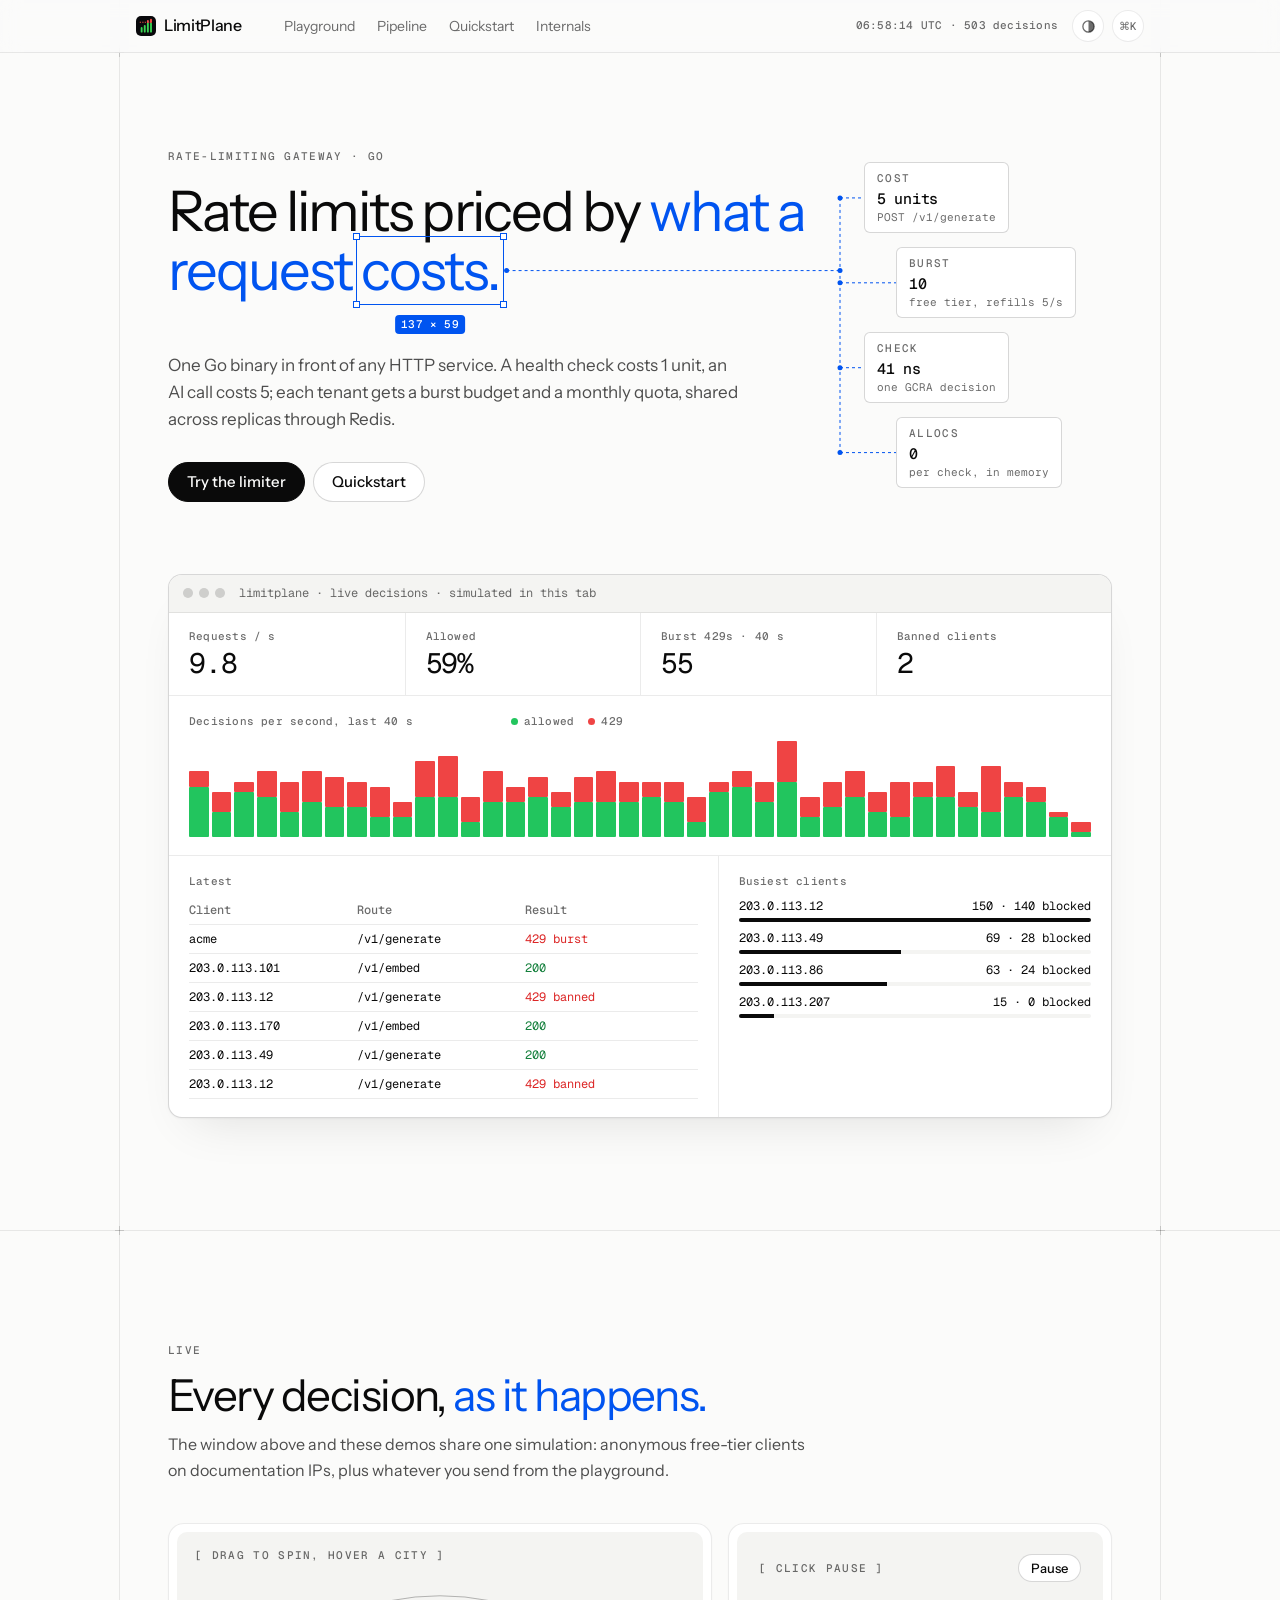
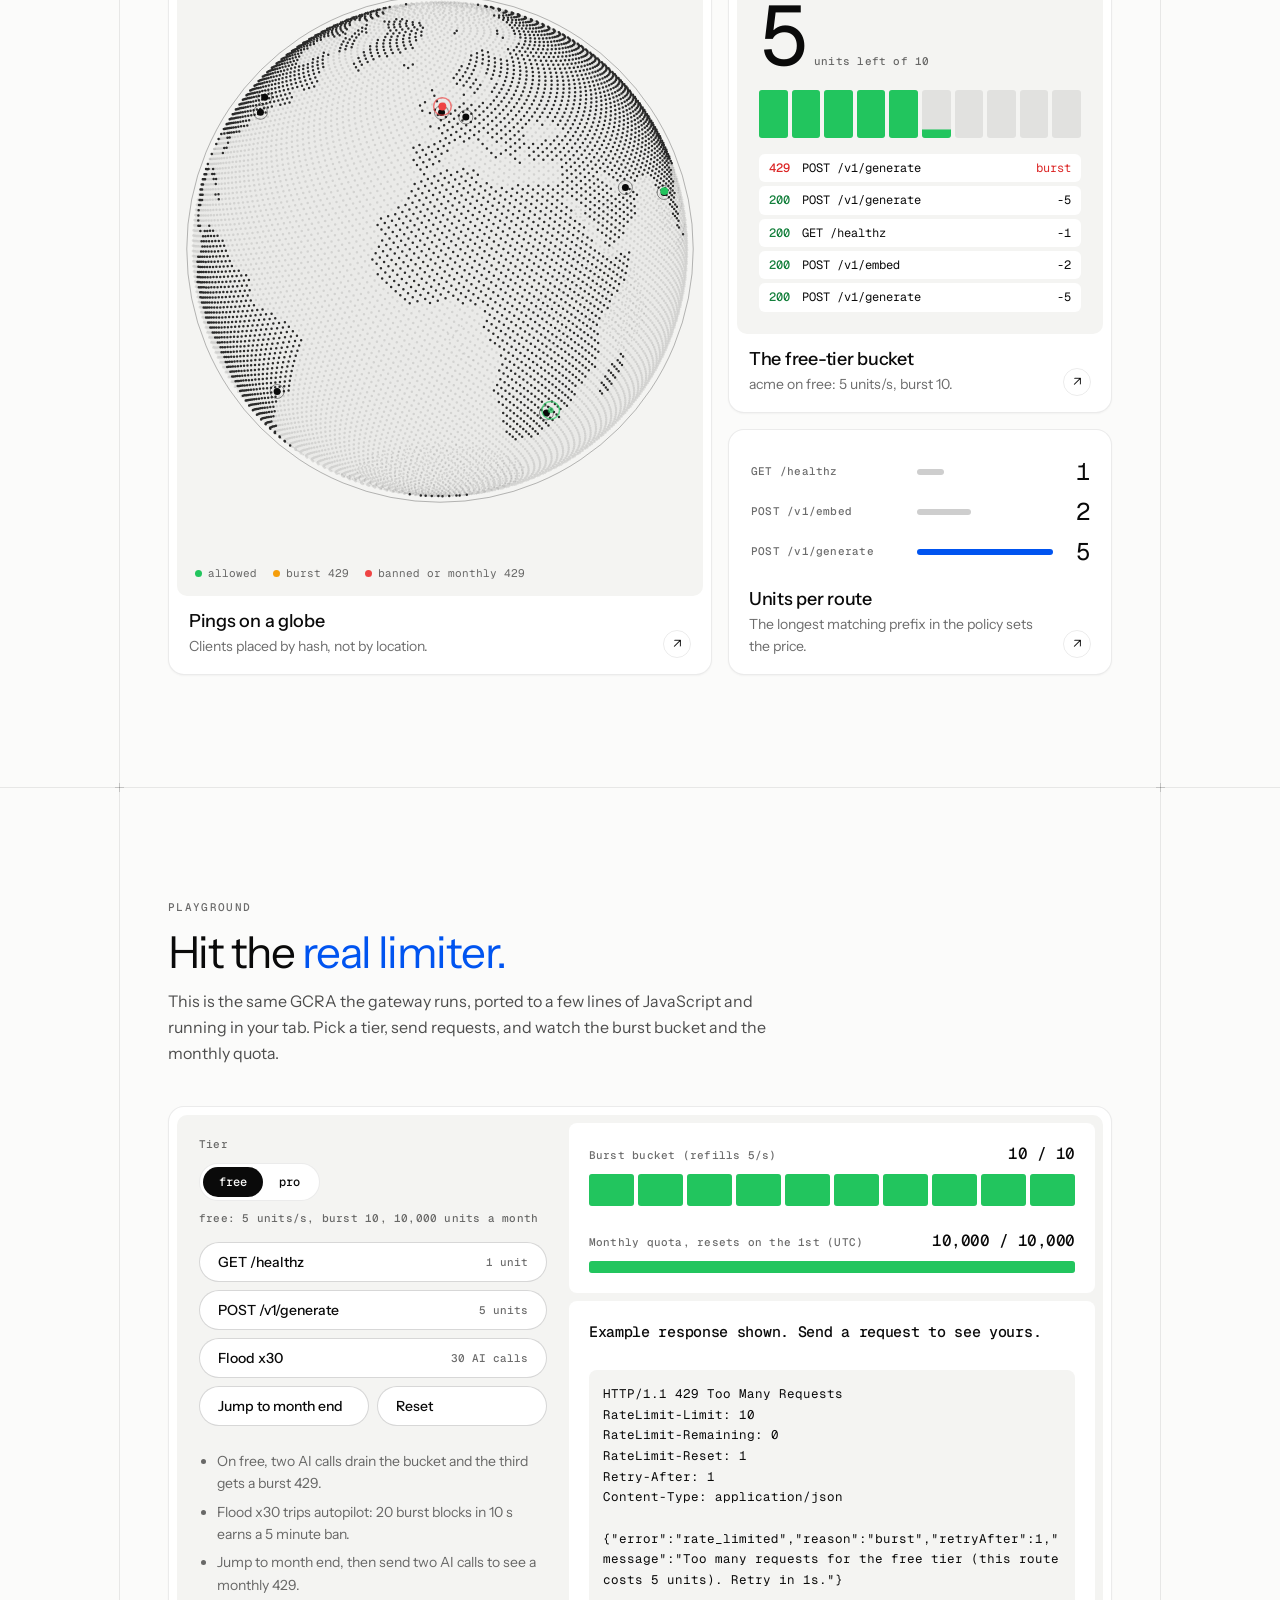
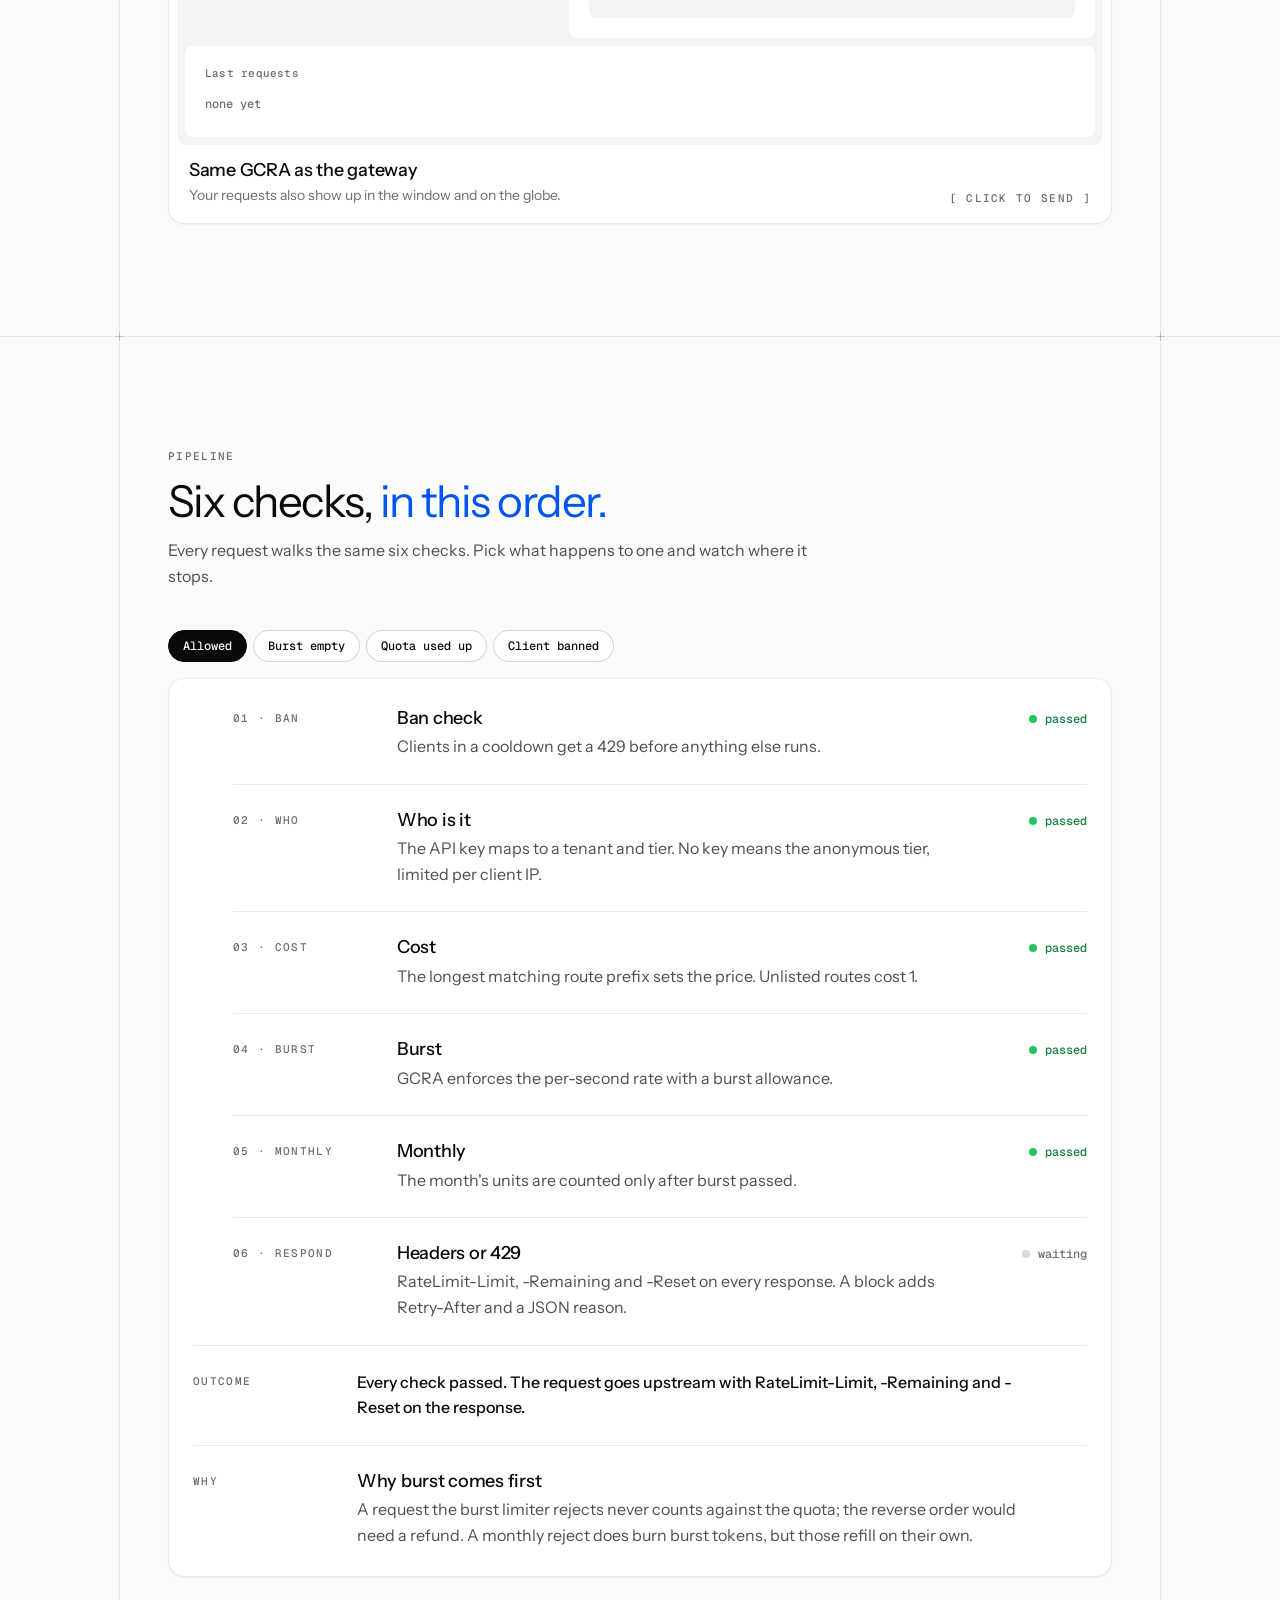
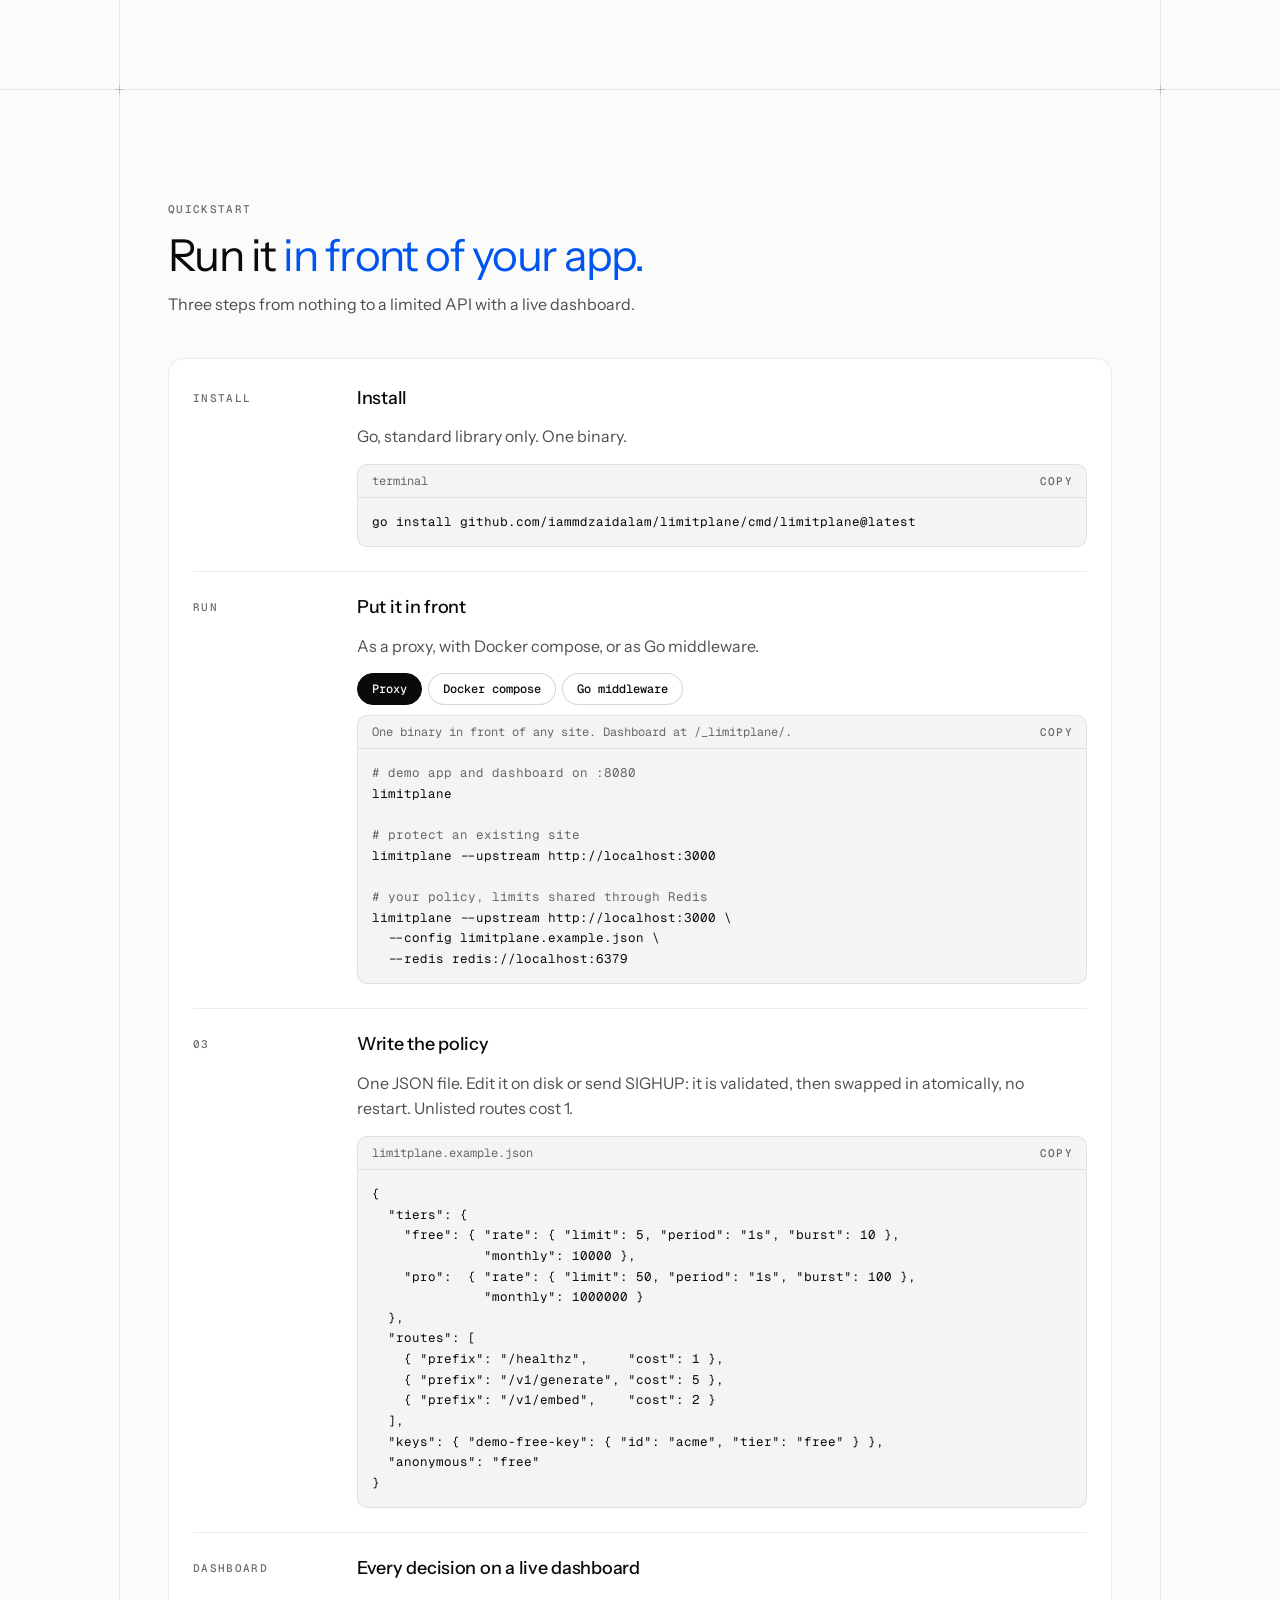
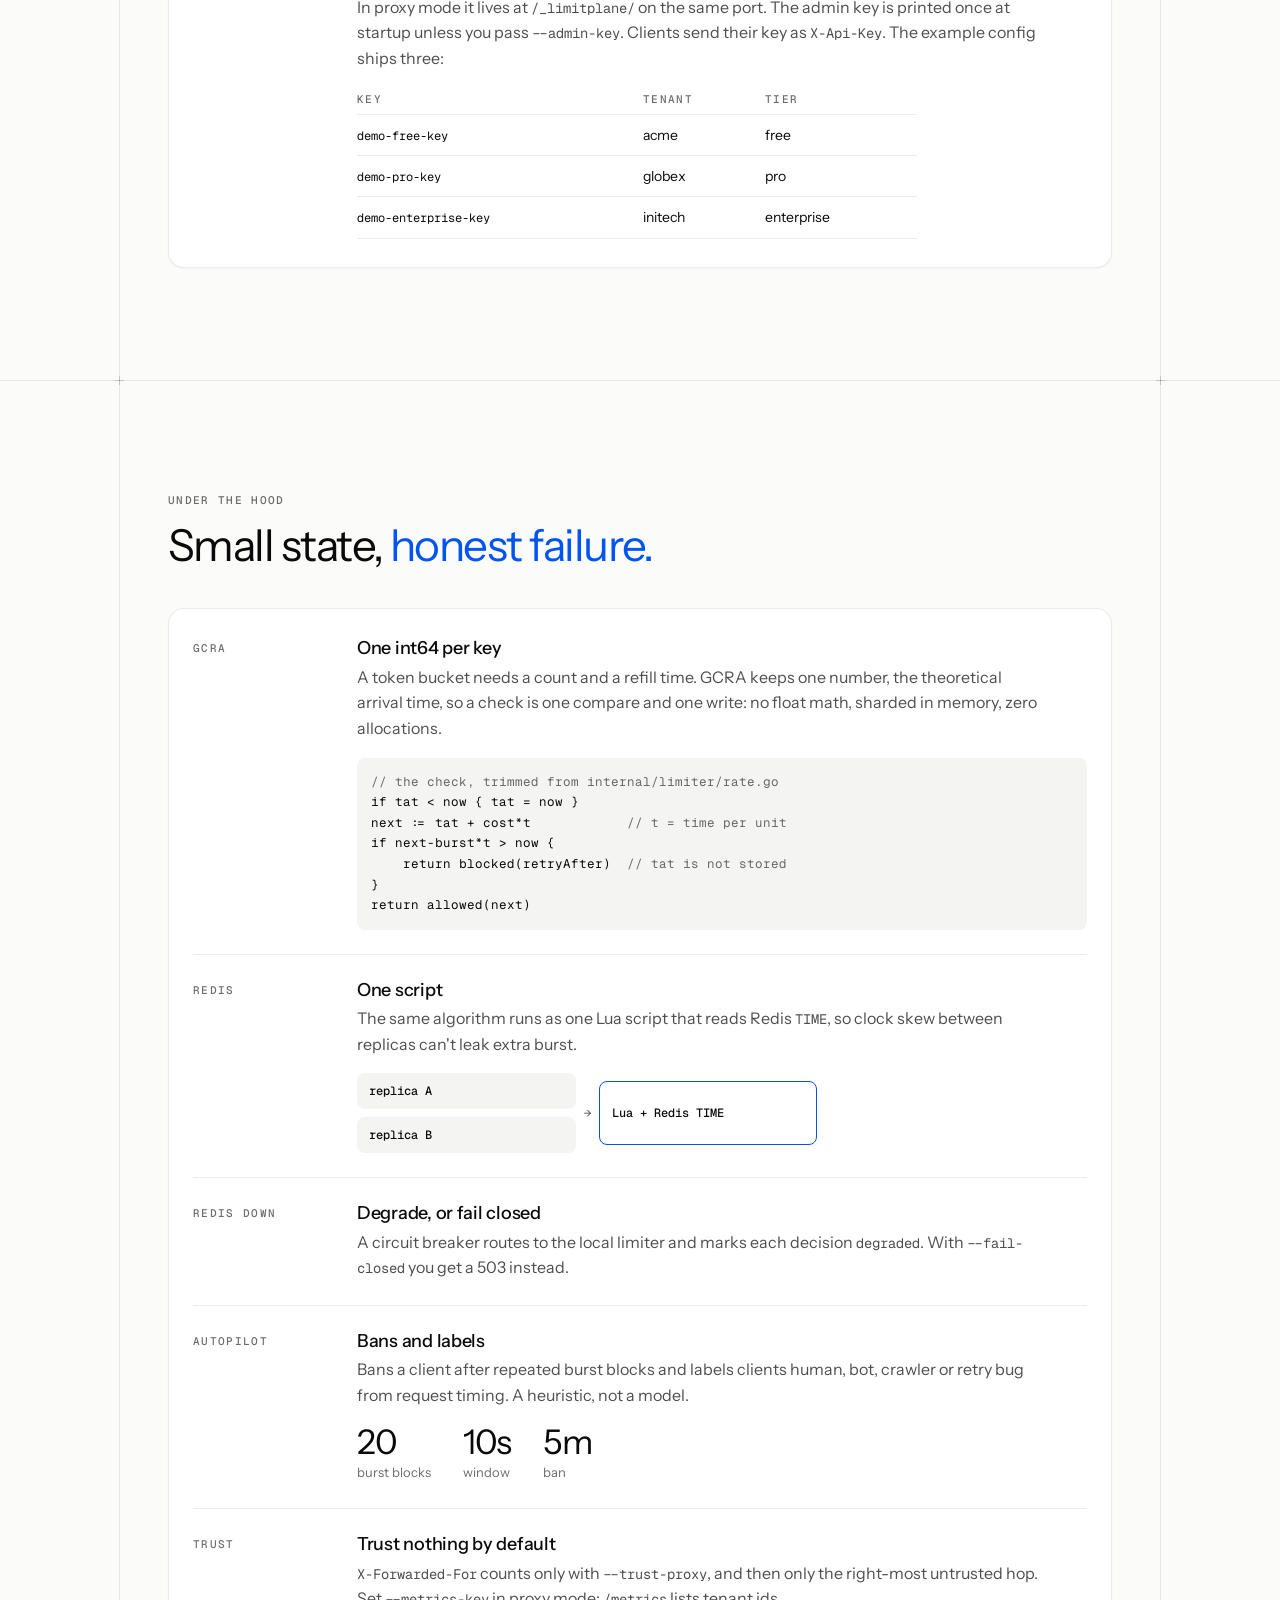
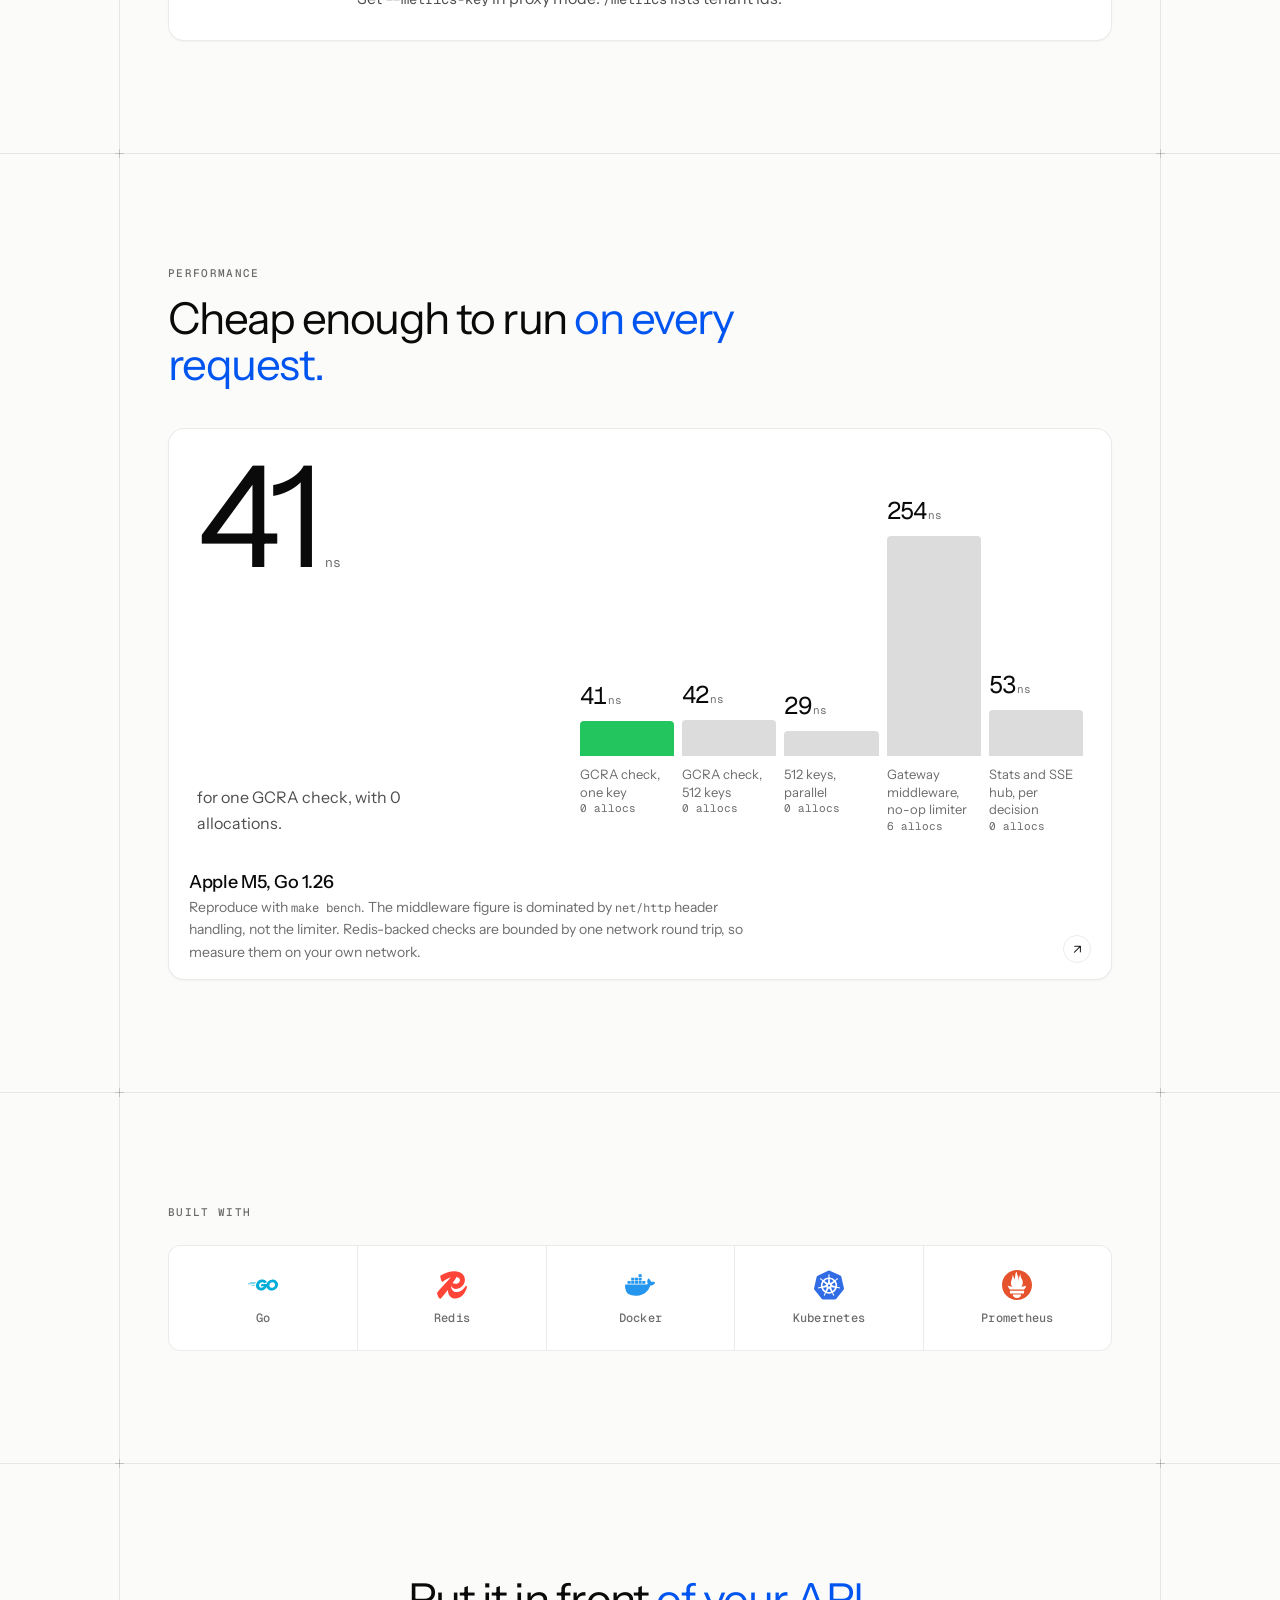
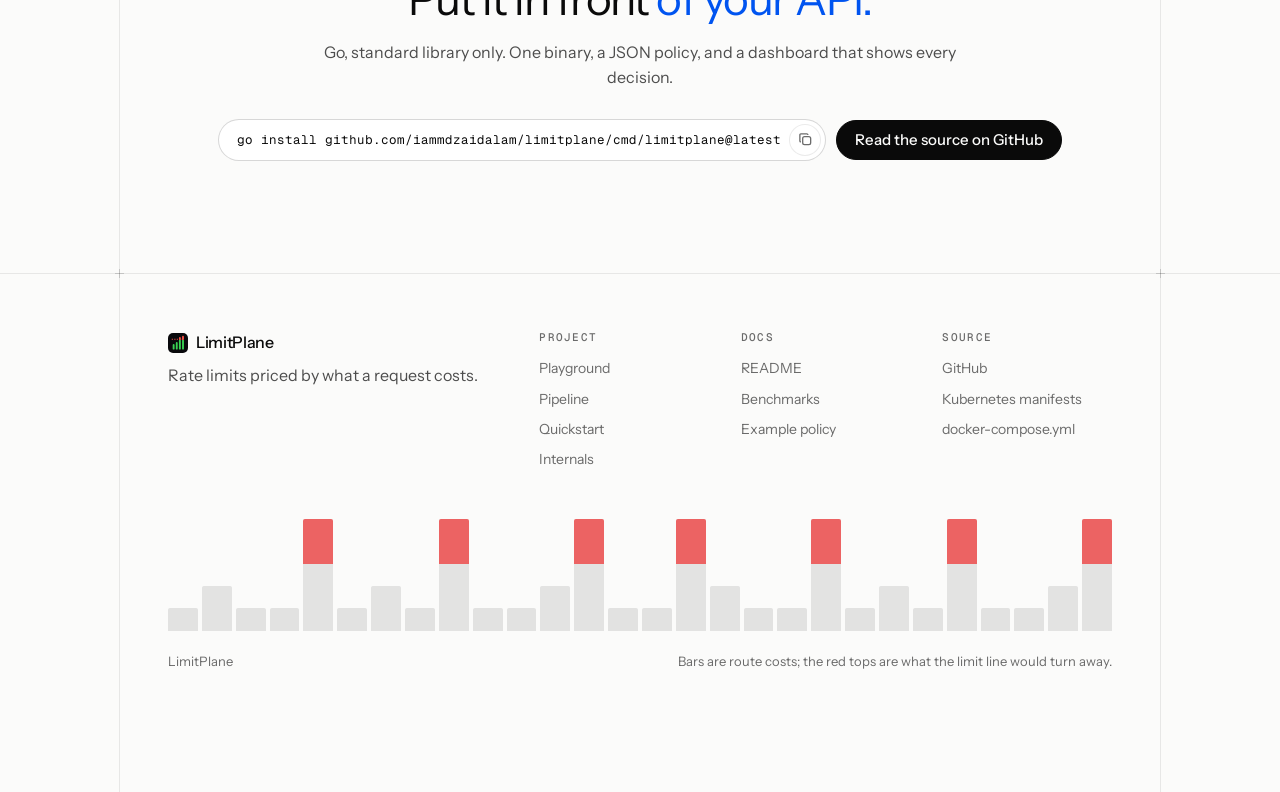
==== commit c139e995: "no more section numbers, real logos under built with" ====
--- a/site/index.html
+++ b/site/index.html
@@ -69,7 +69,6 @@
 
 <section class="sec" id="live" aria-labelledby="live-h">
   <div class="wrap">
-    <span class="gut" aria-hidden="true">01</span>
     <div class="head rv">
       <p class="label">Live</p>
       <h2 id="live-h">Every decision, <em>as it happens.</em></h2>
@@ -107,7 +106,6 @@
 
 <section class="sec" id="play" aria-labelledby="play-h">
   <div class="wrap">
-    <span class="gut" aria-hidden="true">02</span>
     <div class="head rv">
       <p class="label">Playground</p>
       <h2 id="play-h">Hit the <em>real limiter.</em></h2>
@@ -172,7 +170,6 @@
 
 <section class="sec" id="how" aria-labelledby="how-h">
   <div class="wrap">
-    <span class="gut" aria-hidden="true">03</span>
     <div class="head rv">
       <p class="label">Pipeline</p>
       <h2 id="how-h">Six checks, <em>in this order.</em></h2>
@@ -201,7 +198,6 @@
 
 <section class="sec" id="start" aria-labelledby="start-h">
   <div class="wrap">
-    <span class="gut" aria-hidden="true">04</span>
     <div class="head rv">
       <p class="label">Quickstart</p>
       <h2 id="start-h">Run it <em>in front of your app.</em></h2>
@@ -209,13 +205,13 @@
     </div>
     <ol class="card slab rows rv">
       <li class="cv">
-        <span class="k">01</span>
+        <span class="k">install</span>
         <div class="step"><h3>Install</h3><p>Go, standard library only. One binary.</p>
           <div class="cb"><div class="cb-head"><span>terminal</span><button class="copy" type="button" data-copy="install3">Copy</button></div><pre id="install3">go install github.com/iammdzaidalam/limitplane/cmd/limitplane@latest</pre></div>
         </div>
       </li>
       <li class="cv">
-        <span class="k">02</span>
+        <span class="k">run</span>
         <div class="step"><h3>Put it in front</h3><p>As a proxy, with Docker compose, or as Go middleware.</p>
           <div class="tabs" role="tablist" aria-label="Setup method">
             <button role="tab" id="t0" aria-controls="p0" aria-selected="true">Proxy</button>
@@ -302,7 +298,6 @@
 
 <section class="sec" id="under" aria-labelledby="under-h">
   <div class="wrap">
-    <span class="gut" aria-hidden="true">05</span>
     <div class="head rv">
       <p class="label">Under the hood</p>
       <h2 id="under-h">Small state, <em>honest failure.</em></h2>
@@ -328,7 +323,6 @@
 
 <section class="sec" id="bench" aria-labelledby="bench-h">
   <div class="wrap">
-    <span class="gut" aria-hidden="true">06</span>
     <div class="head rv">
       <p class="label">Performance</p>
       <h2 id="bench-h">Cheap enough to run <em>on every request.</em></h2>
@@ -351,15 +345,13 @@
 
 <section class="sec" aria-labelledby="built-h">
   <div class="wrap">
-    <span class="gut" aria-hidden="true">07</span>
     <p class="label" id="built-h">Built with</p>
-    <ul class="marks"><li>Go</li><li>Redis</li><li>Docker</li><li>Kubernetes</li><li>Prometheus</li></ul>
+    <ul class="marks"><li><svg viewBox="0 0 24 24" aria-hidden="true"><path fill="#00ADD8" d="M1.811 10.231c-.047 0-.058-.023-.035-.059l.246-.315c.023-.035.081-.058.128-.058h4.172c.046 0 .058.035.035.07l-.199.303c-.023.036-.082.07-.117.07zM.047 11.306c-.047 0-.059-.023-.035-.058l.245-.316c.023-.035.082-.058.129-.058h5.328c.047 0 .07.035.058.07l-.093.28c-.012.047-.058.07-.105.07zm2.828 1.075c-.047 0-.059-.035-.035-.07l.163-.292c.023-.035.07-.07.117-.07h2.337c.047 0 .07.035.07.082l-.023.28c0 .047-.047.082-.082.082zm12.129-2.36c-.736.187-1.239.327-1.963.514-.176.046-.187.058-.34-.117-.174-.199-.303-.327-.548-.444-.737-.362-1.45-.257-2.115.175-.795.514-1.204 1.274-1.192 2.22.011.935.654 1.706 1.577 1.835.795.105 1.46-.175 1.987-.77.105-.13.198-.27.315-.434H10.47c-.245 0-.304-.152-.222-.35.152-.362.432-.97.596-1.274a.315.315 0 01.292-.187h4.253c-.023.316-.023.631-.07.947a4.983 4.983 0 01-.958 2.29c-.841 1.11-1.94 1.8-3.33 1.986-1.145.152-2.209-.07-3.143-.77-.865-.655-1.356-1.52-1.484-2.595-.152-1.274.222-2.419.993-3.424.83-1.086 1.928-1.776 3.272-2.02 1.098-.2 2.15-.07 3.096.571.62.41 1.063.97 1.356 1.648.07.105.023.164-.117.2m3.868 6.461c-1.064-.024-2.034-.328-2.852-1.029a3.665 3.665 0 01-1.262-2.255c-.21-1.32.152-2.489.947-3.529.853-1.122 1.881-1.706 3.272-1.95 1.192-.21 2.314-.095 3.33.595.923.63 1.496 1.484 1.648 2.605.198 1.578-.257 2.863-1.344 3.962-.771.783-1.718 1.273-2.805 1.495-.315.06-.63.07-.934.106zm2.78-4.72c-.011-.153-.011-.27-.034-.387-.21-1.157-1.274-1.81-2.384-1.554-1.087.245-1.788.935-2.045 2.033-.21.912.234 1.835 1.075 2.21.643.28 1.285.244 1.905-.07.923-.48 1.425-1.228 1.484-2.233z"/></svg><span>Go</span></li><li><svg viewBox="0 0 24 24" aria-hidden="true"><path fill="#FF4438" d="M22.71 13.145c-1.66 2.092-3.452 4.483-7.038 4.483-3.203 0-4.397-2.825-4.48-5.12.701 1.484 2.073 2.685 4.214 2.63 4.117-.133 6.94-3.852 6.94-7.239 0-4.05-3.022-6.972-8.268-6.972-3.752 0-8.4 1.428-11.455 3.685C2.59 6.937 3.885 9.958 4.35 9.626c2.648-1.904 4.748-3.13 6.784-3.744C8.12 9.244.886 17.05 0 18.425c.1 1.261 1.66 4.648 2.424 4.648.232 0 .431-.133.664-.365a100.49 100.49 0 0 0 5.54-6.765c.222 3.104 1.748 6.898 6.014 6.898 3.819 0 7.604-2.756 9.33-8.965.2-.764-.73-1.361-1.261-.73zm-4.349-5.013c0 1.959-1.926 2.922-3.685 2.922-.941 0-1.664-.247-2.235-.568 1.051-1.592 2.092-3.225 3.21-4.973 1.972.334 2.71 1.43 2.71 2.619z"/></svg><span>Redis</span></li><li><svg viewBox="0 0 24 24" aria-hidden="true"><path fill="#2496ED" d="M13.983 11.078h2.119a.186.186 0 00.186-.185V9.006a.186.186 0 00-.186-.186h-2.119a.185.185 0 00-.185.185v1.888c0 .102.083.185.185.185m-2.954-5.43h2.118a.186.186 0 00.186-.186V3.574a.186.186 0 00-.186-.185h-2.118a.185.185 0 00-.185.185v1.888c0 .102.082.185.185.185m0 2.716h2.118a.187.187 0 00.186-.186V6.29a.186.186 0 00-.186-.185h-2.118a.185.185 0 00-.185.185v1.887c0 .102.082.185.185.186m-2.93 0h2.12a.186.186 0 00.184-.186V6.29a.185.185 0 00-.185-.185H8.1a.185.185 0 00-.185.185v1.887c0 .102.083.185.185.186m-2.964 0h2.119a.186.186 0 00.185-.186V6.29a.185.185 0 00-.185-.185H5.136a.186.186 0 00-.186.185v1.887c0 .102.084.185.186.186m5.893 2.715h2.118a.186.186 0 00.186-.185V9.006a.186.186 0 00-.186-.186h-2.118a.185.185 0 00-.185.185v1.888c0 .102.082.185.185.185m-2.93 0h2.12a.185.185 0 00.184-.185V9.006a.185.185 0 00-.184-.186h-2.12a.185.185 0 00-.184.185v1.888c0 .102.083.185.185.185m-2.964 0h2.119a.185.185 0 00.185-.185V9.006a.185.185 0 00-.184-.186h-2.12a.186.186 0 00-.186.186v1.887c0 .102.084.185.186.185m-2.92 0h2.12a.185.185 0 00.184-.185V9.006a.185.185 0 00-.184-.186h-2.12a.185.185 0 00-.184.185v1.888c0 .102.082.185.185.185M23.763 9.89c-.065-.051-.672-.51-1.954-.51-.338.001-.676.03-1.01.087-.248-1.7-1.653-2.53-1.716-2.566l-.344-.199-.226.327c-.284.438-.49.922-.612 1.43-.23.97-.09 1.882.403 2.661-.595.332-1.55.413-1.744.42H.751a.751.751 0 00-.75.748 11.376 11.376 0 00.692 4.062c.545 1.428 1.355 2.48 2.41 3.124 1.18.723 3.1 1.137 5.275 1.137.983.003 1.963-.086 2.93-.266a12.248 12.248 0 003.823-1.389c.98-.567 1.86-1.288 2.61-2.136 1.252-1.418 1.998-2.997 2.553-4.4h.221c1.372 0 2.215-.549 2.68-1.009.309-.293.55-.65.707-1.046l.098-.288Z"/></svg><span>Docker</span></li><li><svg viewBox="0 0 24 24" aria-hidden="true"><path fill="#326CE5" d="M10.204 14.35l.007.01-.999 2.413a5.171 5.171 0 0 1-2.075-2.597l2.578-.437.004.005a.44.44 0 0 1 .484.606zm-.833-2.129a.44.44 0 0 0 .173-.756l.002-.011L7.585 9.7a5.143 5.143 0 0 0-.73 3.255l2.514-.725.002-.009zm1.145-1.98a.44.44 0 0 0 .699-.337l.01-.005.15-2.62a5.144 5.144 0 0 0-3.01 1.442l2.147 1.523.004-.002zm.76 2.75l.723.349.722-.347.18-.78-.5-.623h-.804l-.5.623.179.779zm1.5-3.095a.44.44 0 0 0 .7.336l.008.003 2.134-1.513a5.188 5.188 0 0 0-2.992-1.442l.148 2.615.002.001zm10.876 5.97l-5.773 7.181a1.6 1.6 0 0 1-1.248.594l-9.261.003a1.6 1.6 0 0 1-1.247-.596l-5.776-7.18a1.583 1.583 0 0 1-.307-1.34L2.1 5.573c.108-.47.425-.864.863-1.073L11.305.513a1.606 1.606 0 0 1 1.385 0l8.345 3.985c.438.209.755.604.863 1.073l2.062 8.955c.108.47-.005.963-.308 1.34zm-3.289-2.057c-.042-.01-.103-.026-.145-.034-.174-.033-.315-.025-.479-.038-.35-.037-.638-.067-.895-.148-.105-.04-.18-.165-.216-.216l-.201-.059a6.45 6.45 0 0 0-.105-2.332 6.465 6.465 0 0 0-.936-2.163c.052-.047.15-.133.177-.159.008-.09.001-.183.094-.282.197-.185.444-.338.743-.522.142-.084.273-.137.415-.242.032-.024.076-.062.11-.089.24-.191.295-.52.123-.736-.172-.216-.506-.236-.745-.045-.034.027-.08.062-.111.088-.134.116-.217.23-.33.35-.246.25-.45.458-.673.609-.097.056-.239.037-.303.033l-.19.135a6.545 6.545 0 0 0-4.146-2.003l-.012-.223c-.065-.062-.143-.115-.163-.25-.022-.268.015-.557.057-.905.023-.163.061-.298.068-.475.001-.04-.001-.099-.001-.142 0-.306-.224-.555-.5-.555-.275 0-.499.249-.499.555l.001.014c0 .041-.002.092 0 .128.006.177.044.312.067.475.042.348.078.637.056.906a.545.545 0 0 1-.162.258l-.012.211a6.424 6.424 0 0 0-4.166 2.003 8.373 8.373 0 0 1-.18-.128c-.09.012-.18.04-.297-.029-.223-.15-.427-.358-.673-.608-.113-.12-.195-.234-.329-.349-.03-.026-.077-.062-.111-.088a.594.594 0 0 0-.348-.132.481.481 0 0 0-.398.176c-.172.216-.117.546.123.737l.007.005.104.083c.142.105.272.159.414.242.299.185.546.338.743.522.076.082.09.226.1.288l.16.143a6.462 6.462 0 0 0-1.02 4.506l-.208.06c-.055.072-.133.184-.215.217-.257.081-.546.11-.895.147-.164.014-.305.006-.48.039-.037.007-.09.02-.133.03l-.004.002-.007.002c-.295.071-.484.342-.423.608.061.267.349.429.645.365l.007-.001.01-.003.129-.029c.17-.046.294-.113.448-.172.33-.118.604-.217.87-.256.112-.009.23.069.288.101l.217-.037a6.5 6.5 0 0 0 2.88 3.596l-.09.218c.033.084.069.199.044.282-.097.252-.263.517-.452.813-.091.136-.185.242-.268.399-.02.037-.045.095-.064.134-.128.275-.034.591.213.71.248.12.556-.007.69-.282v-.002c.02-.039.046-.09.062-.127.07-.162.094-.301.144-.458.132-.332.205-.68.387-.897.05-.06.13-.082.215-.105l.113-.205a6.453 6.453 0 0 0 4.609.012l.106.192c.086.028.18.042.256.155.136.232.229.507.342.84.05.156.074.295.145.457.016.037.043.09.062.129.133.276.442.402.69.282.247-.118.341-.435.213-.71-.02-.039-.045-.096-.065-.134-.083-.156-.177-.261-.268-.398-.19-.296-.346-.541-.443-.793-.04-.13.007-.21.038-.294-.018-.022-.059-.144-.083-.202a6.499 6.499 0 0 0 2.88-3.622c.064.01.176.03.213.038.075-.05.144-.114.28-.104.266.039.54.138.87.256.154.06.277.128.448.173.036.01.088.019.13.028l.009.003.007.001c.297.064.584-.098.645-.365.06-.266-.128-.537-.423-.608zM16.4 9.701l-1.95 1.746v.005a.44.44 0 0 0 .173.757l.003.01 2.526.728a5.199 5.199 0 0 0-.108-1.674A5.208 5.208 0 0 0 16.4 9.7zm-4.013 5.325a.437.437 0 0 0-.404-.232.44.44 0 0 0-.372.233h-.002l-1.268 2.292a5.164 5.164 0 0 0 3.326.003l-1.27-2.296h-.01zm1.888-1.293a.44.44 0 0 0-.27.036.44.44 0 0 0-.214.572l-.003.004 1.01 2.438a5.15 5.15 0 0 0 2.081-2.615l-2.6-.44-.004.005z"/></svg><span>Kubernetes</span></li><li><svg viewBox="0 0 24 24" aria-hidden="true"><path fill="#E6522C" d="M12 0C5.373 0 0 5.372 0 12c0 6.627 5.373 12 12 12s12-5.373 12-12c0-6.628-5.373-12-12-12zm0 22.46c-1.885 0-3.414-1.26-3.414-2.814h6.828c0 1.553-1.528 2.813-3.414 2.813zm5.64-3.745H6.36v-2.046h11.28v2.046zm-.04-3.098H6.391c-.037-.043-.075-.086-.111-.13-1.155-1.401-1.427-2.133-1.69-2.879-.005-.025 1.4.287 2.395.511 0 0 .513.119 1.262.255-.72-.843-1.147-1.915-1.147-3.01 0-2.406 1.845-4.508 1.18-6.207.648.053 1.34 1.367 1.387 3.422.689-.951.977-2.69.977-3.755 0-1.103.727-2.385 1.454-2.429-.648 1.069.168 1.984.894 4.256.272.854.237 2.29.447 3.201.07-1.892.395-4.652 1.595-5.605-.529 1.2.079 2.702.494 3.424.671 1.164 1.078 2.047 1.078 3.716a4.642 4.642 0 01-1.11 2.996c.792-.149 1.34-.283 1.34-.283l2.573-.502s-.374 1.538-1.81 3.019z"/></svg><span>Prometheus</span></li></ul>
   </div>
 </section>
 
 <section class="sec cta" aria-labelledby="cta-h">
   <div class="wrap">
-    <span class="gut" aria-hidden="true">08</span>
     <h2 id="cta-h" class="rv">Put it in front <em>of your API.</em></h2>
     <p class="rv">Go, standard library only. One binary, a JSON policy, and a dashboard that shows every decision.</p>
     <div class="cmdrow rv">
--- a/site/site.css
+++ b/site/site.css
@@ -47,8 +47,8 @@
 h1 em, h2 em { font-style: normal; color: var(--primary); }
 p { margin: 0; max-width: 62ch; color: var(--body); }
 .muted { color: var(--muted); }
-.tag, .hint, .label, .k, .gut, .clock, .pal-foot, .pal .grp { font: 500 11px/1.4 var(--mono); color: var(--muted); letter-spacing: .02em; }
-.hint, .label, .k, .gut, .pal-foot, .pal .grp { text-transform: uppercase; letter-spacing: .12em; }
+.tag, .hint, .label, .k, .clock, .pal-foot, .pal .grp { font: 500 11px/1.4 var(--mono); color: var(--muted); letter-spacing: .02em; }
+.hint, .label, .k, .pal-foot, .pal .grp { text-transform: uppercase; letter-spacing: .12em; }
 
 /* top bar */
 .top { position: sticky; top: 0; z-index: 30; border-bottom: 1px solid var(--line); background: color-mix(in srgb, var(--bg) 82%, transparent); backdrop-filter: blur(10px); -webkit-backdrop-filter: blur(10px); }
@@ -67,13 +67,11 @@
 @media (max-width: 860px) { .links { display: none; } }
 @media (max-width: 520px) { .clock .cnt { display: none; } }
 
-/* sections: full-bleed rule on top, ticks where it crosses the column, number in the gutter */
+/* sections: full-bleed rule on top, ticks where it crosses the column */
 .sec { position: relative; border-top: 1px solid var(--line); }
 .wrap { position: relative; width: var(--col); margin: 0 auto; padding: 112px 48px; }
 .wrap::before, .wrap::after { content: ""; position: absolute; top: -5px; width: 9px; height: 9px; background: linear-gradient(var(--line2), var(--line2)) center / 1px 100% no-repeat, linear-gradient(var(--line2), var(--line2)) center / 100% 1px no-repeat; }
 .wrap::before { left: -5px; } .wrap::after { right: -5px; }
-.gut { position: absolute; top: 18px; left: 16px; }
-@media (min-width: 1180px) { .gut { left: -44px; top: 112px; } }
 .head { display: grid; gap: 14px; max-width: 640px; margin-bottom: 40px; }
 .label { margin: 0; }
 .grid { display: grid; grid-template-columns: repeat(12, minmax(0, 1fr)); gap: 16px; }
@@ -311,7 +309,8 @@
 
 /* built with: plain mono cells in a bordered grid */
 .marks { list-style: none; margin: 24px 0 0; padding: 0; display: grid; grid-template-columns: repeat(5, minmax(0, 1fr)); border: 1px solid var(--line); border-radius: 12px; overflow: hidden; background: var(--panel); }
-.marks li { display: grid; place-items: center; height: 88px; border-left: 1px solid var(--line); font: 500 14px var(--mono); letter-spacing: .02em; }
+.marks li { display: flex; flex-direction: column; align-items: center; justify-content: center; gap: 10px; height: 104px; border-left: 1px solid var(--line); font: 500 12px var(--mono); letter-spacing: .02em; color: var(--muted); }
+.marks svg { width: 30px; height: 30px; }
 .marks li:first-child { border-left: 0; }
 @media (max-width: 640px) { .marks { grid-template-columns: repeat(2, minmax(0, 1fr)); } .marks li { border-left: 0; border-top: 1px solid var(--line); } .marks li:nth-child(even) { border-left: 1px solid var(--line); } .marks li:nth-child(-n+2) { border-top: 0; } .marks li:last-child { grid-column: 1 / -1; } }
 
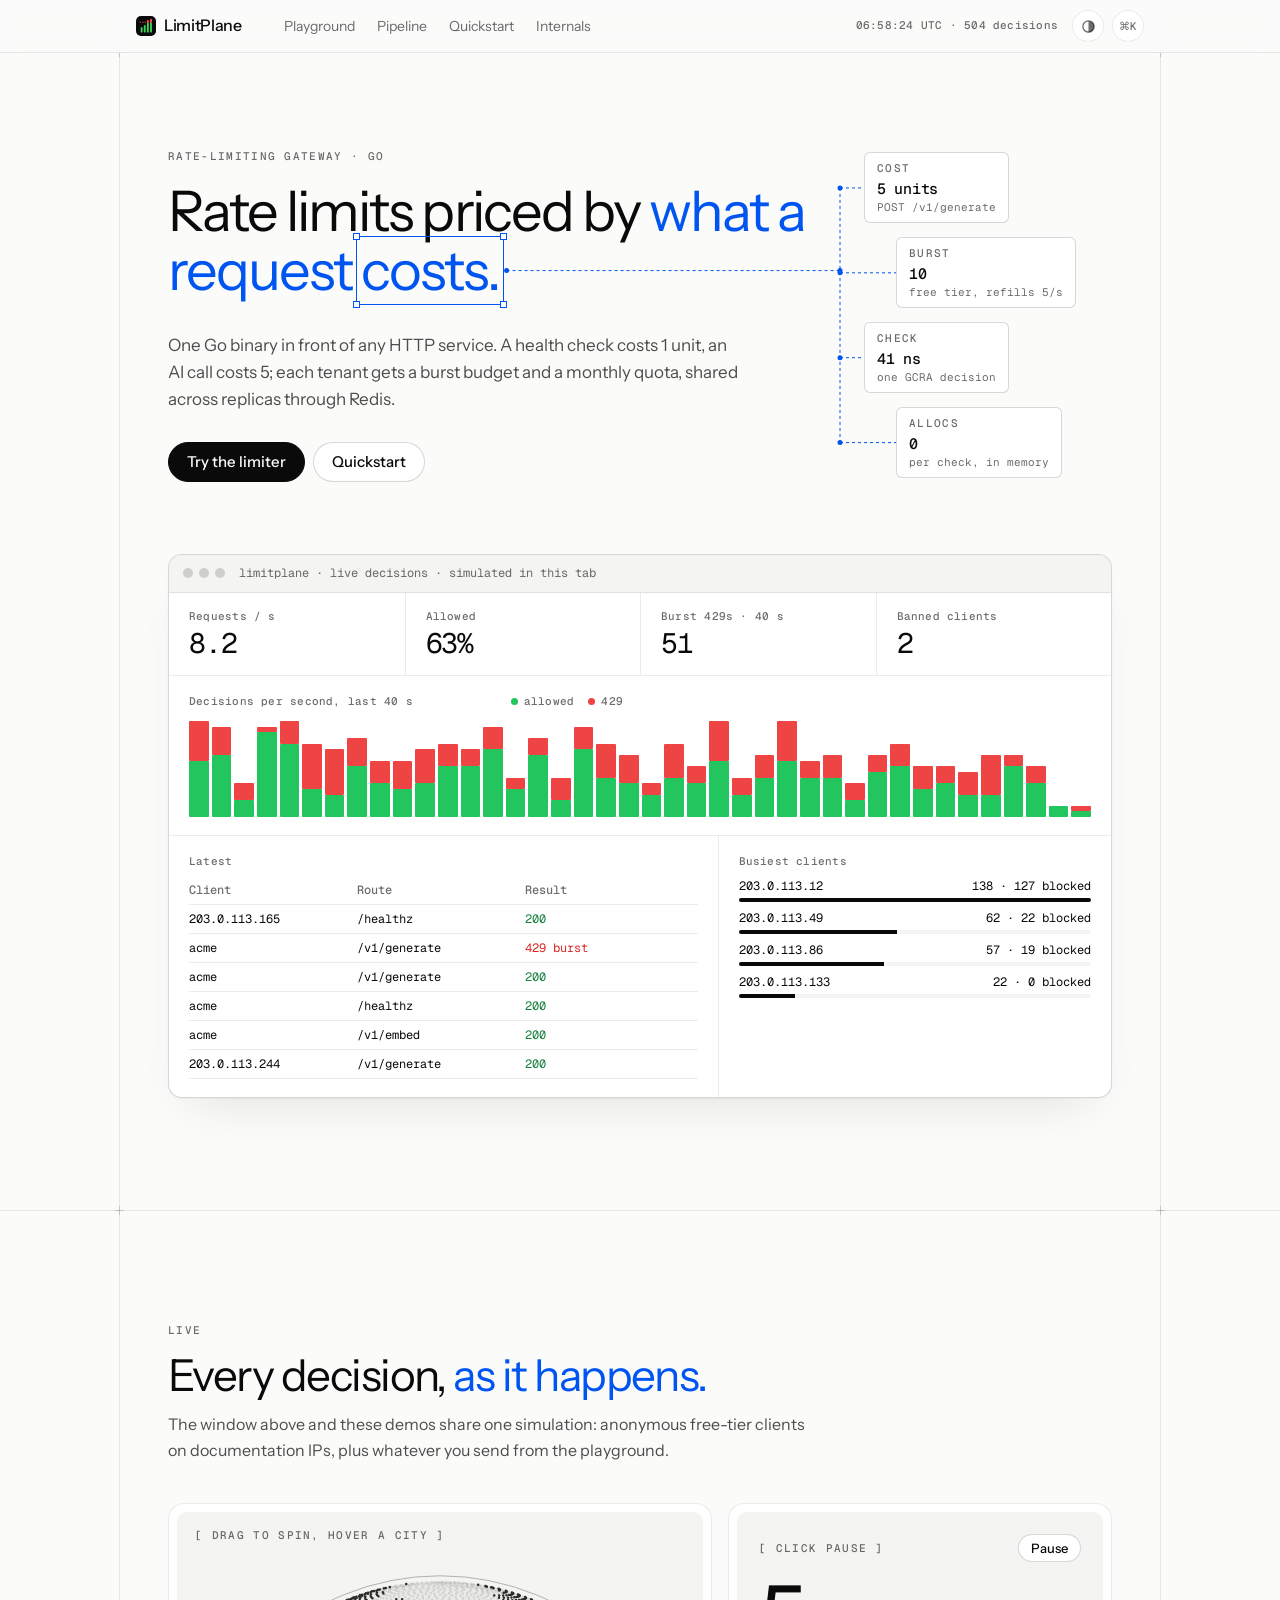
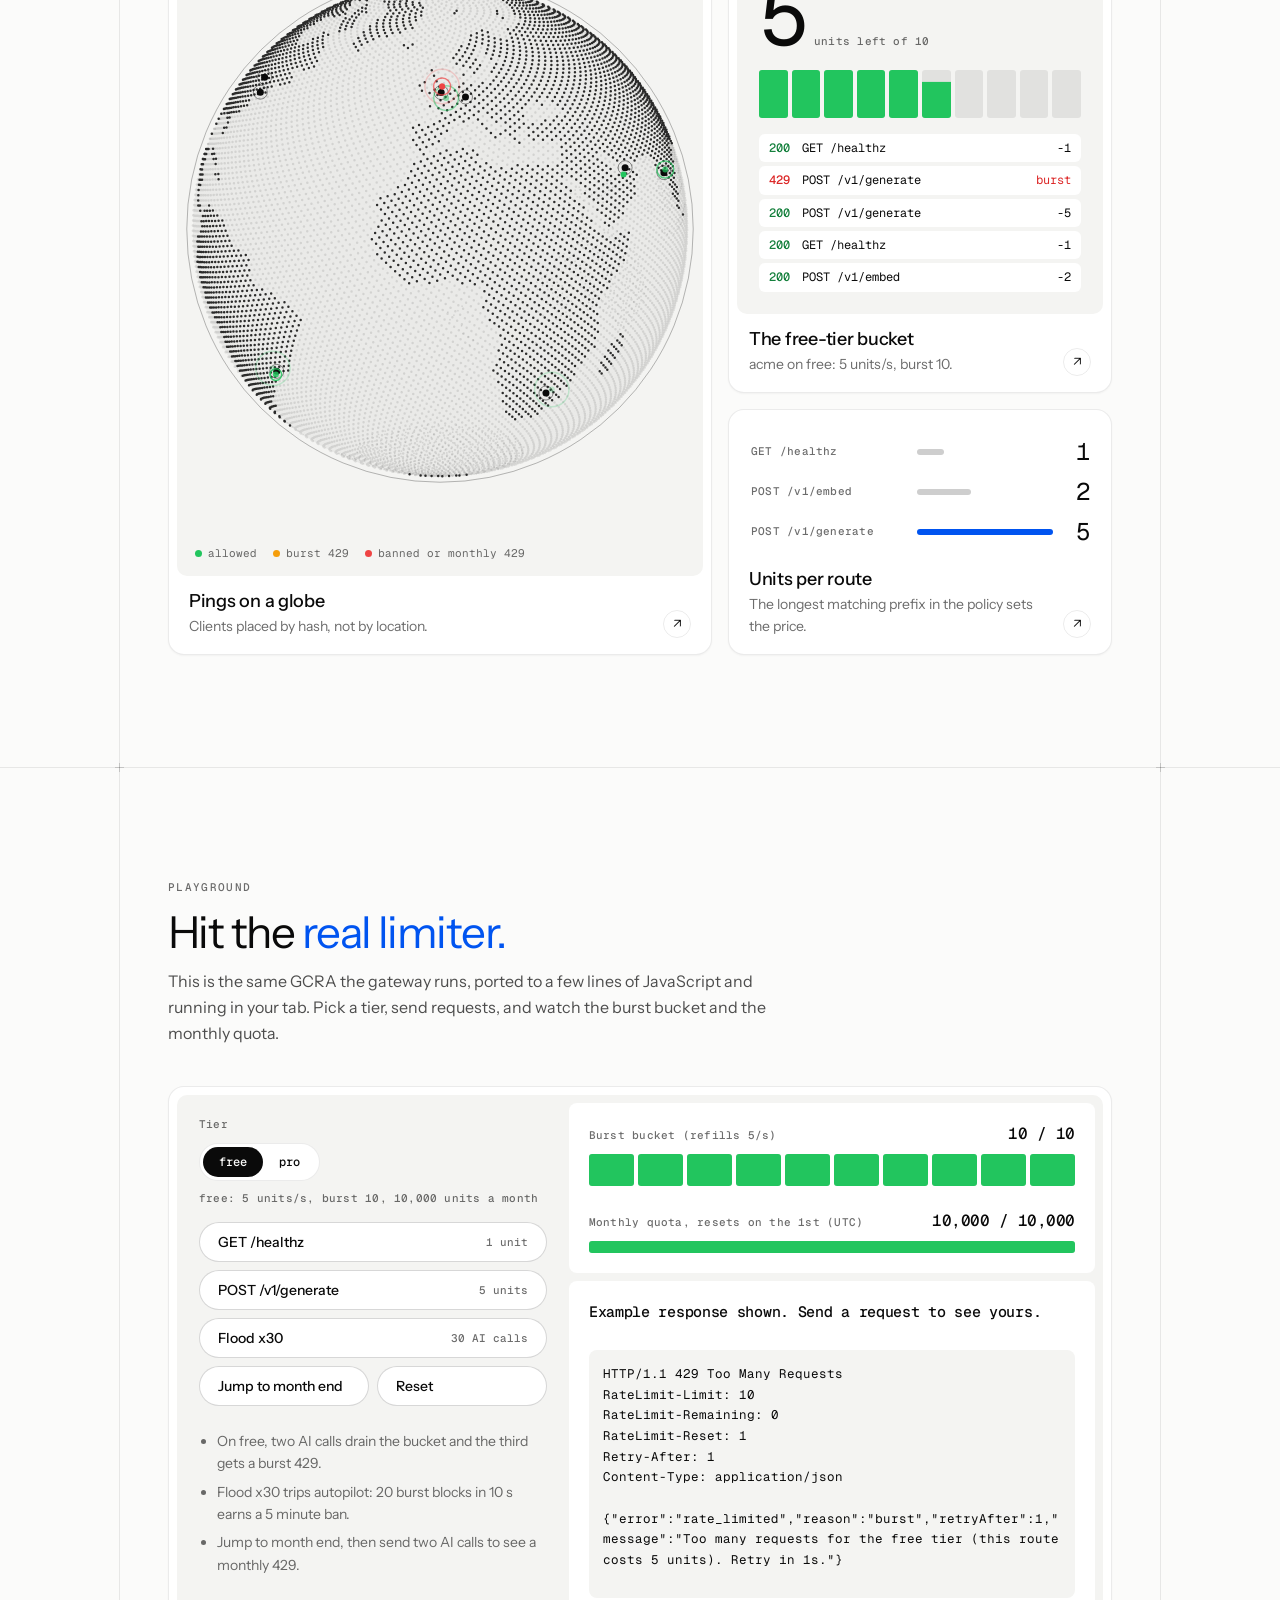
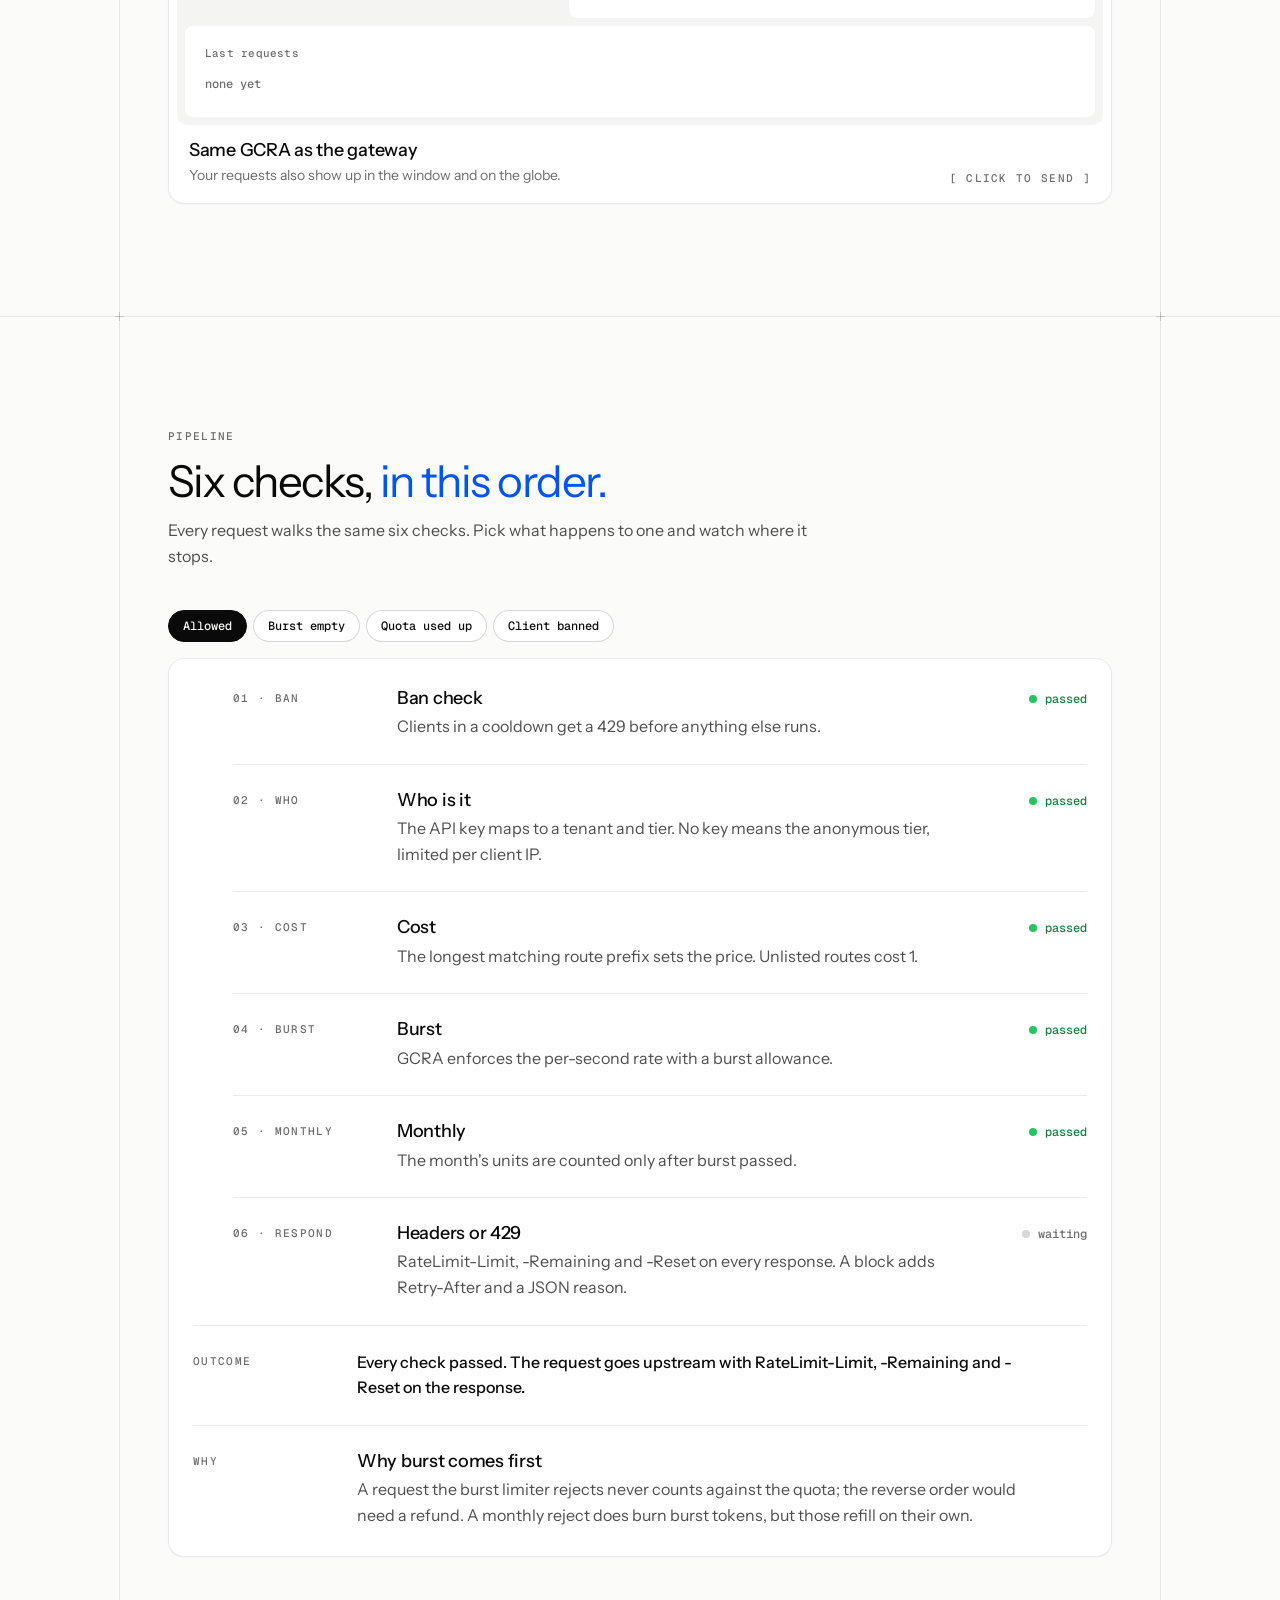
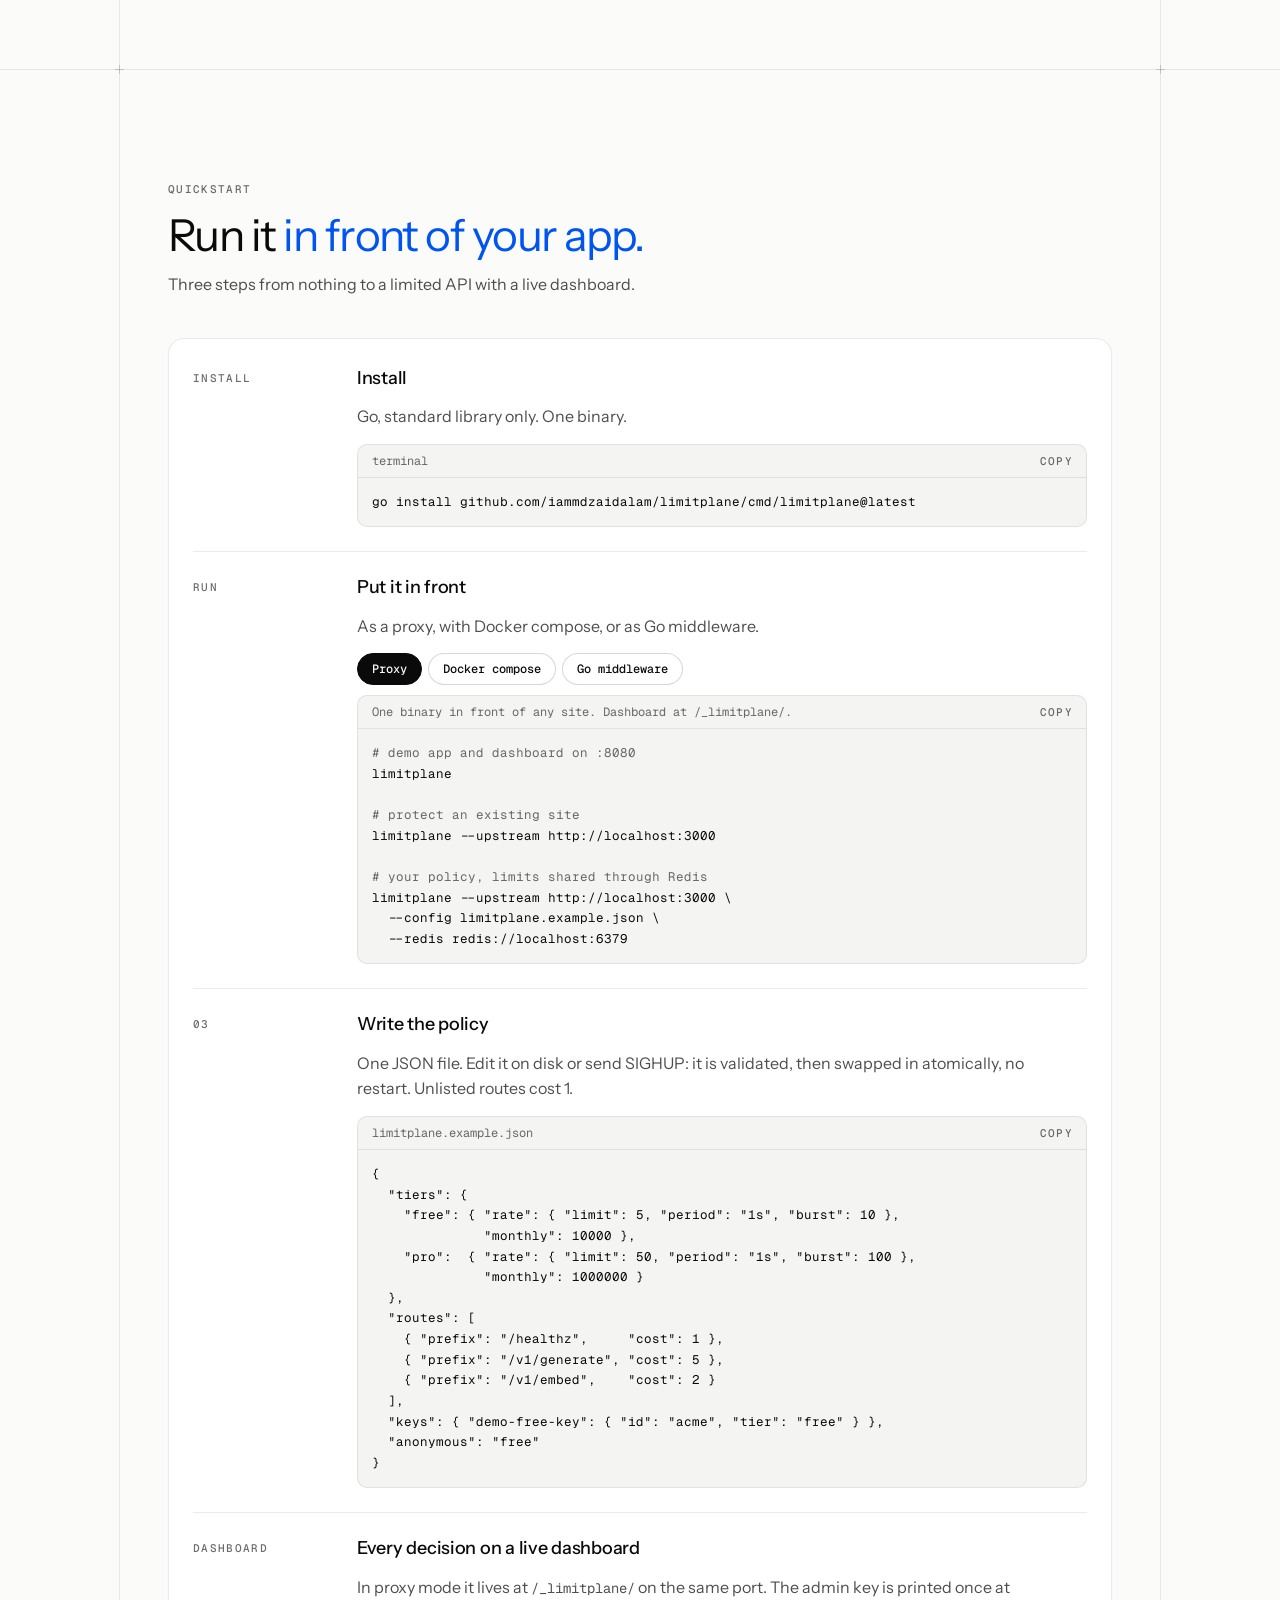
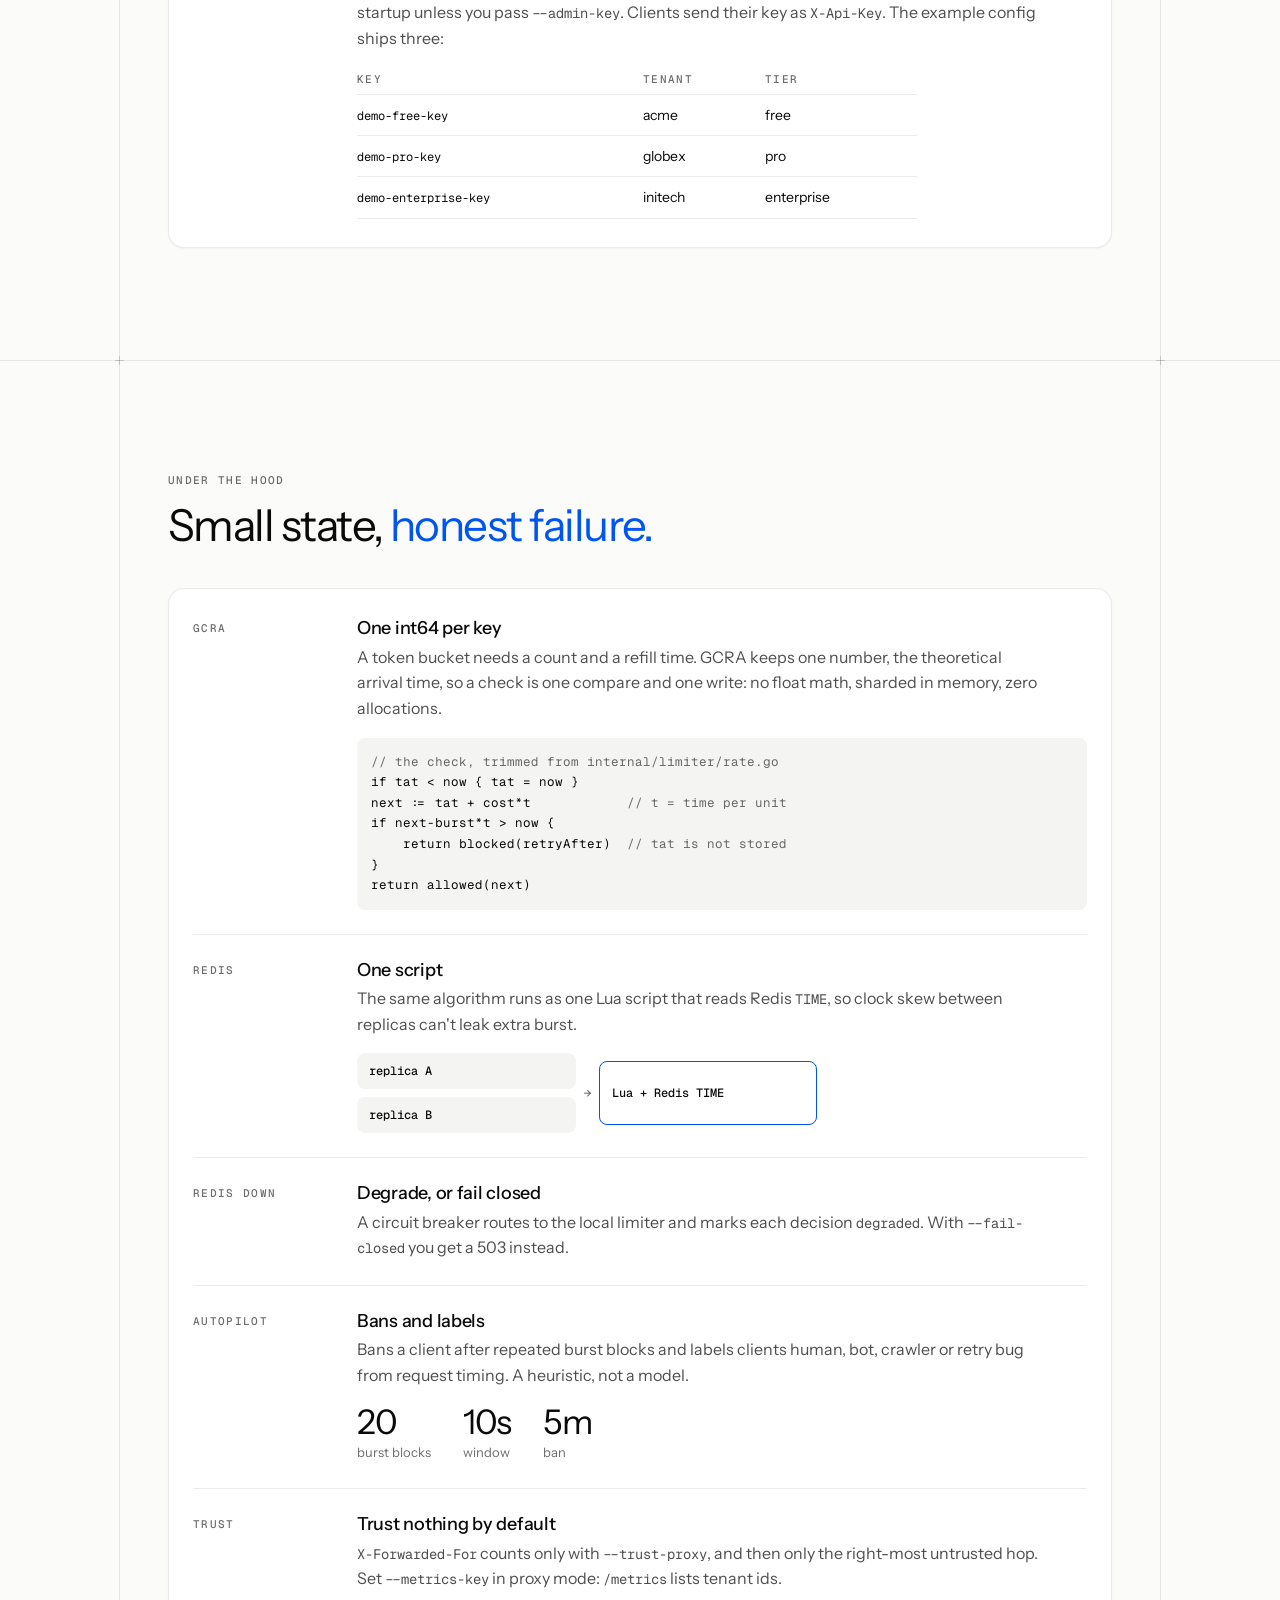
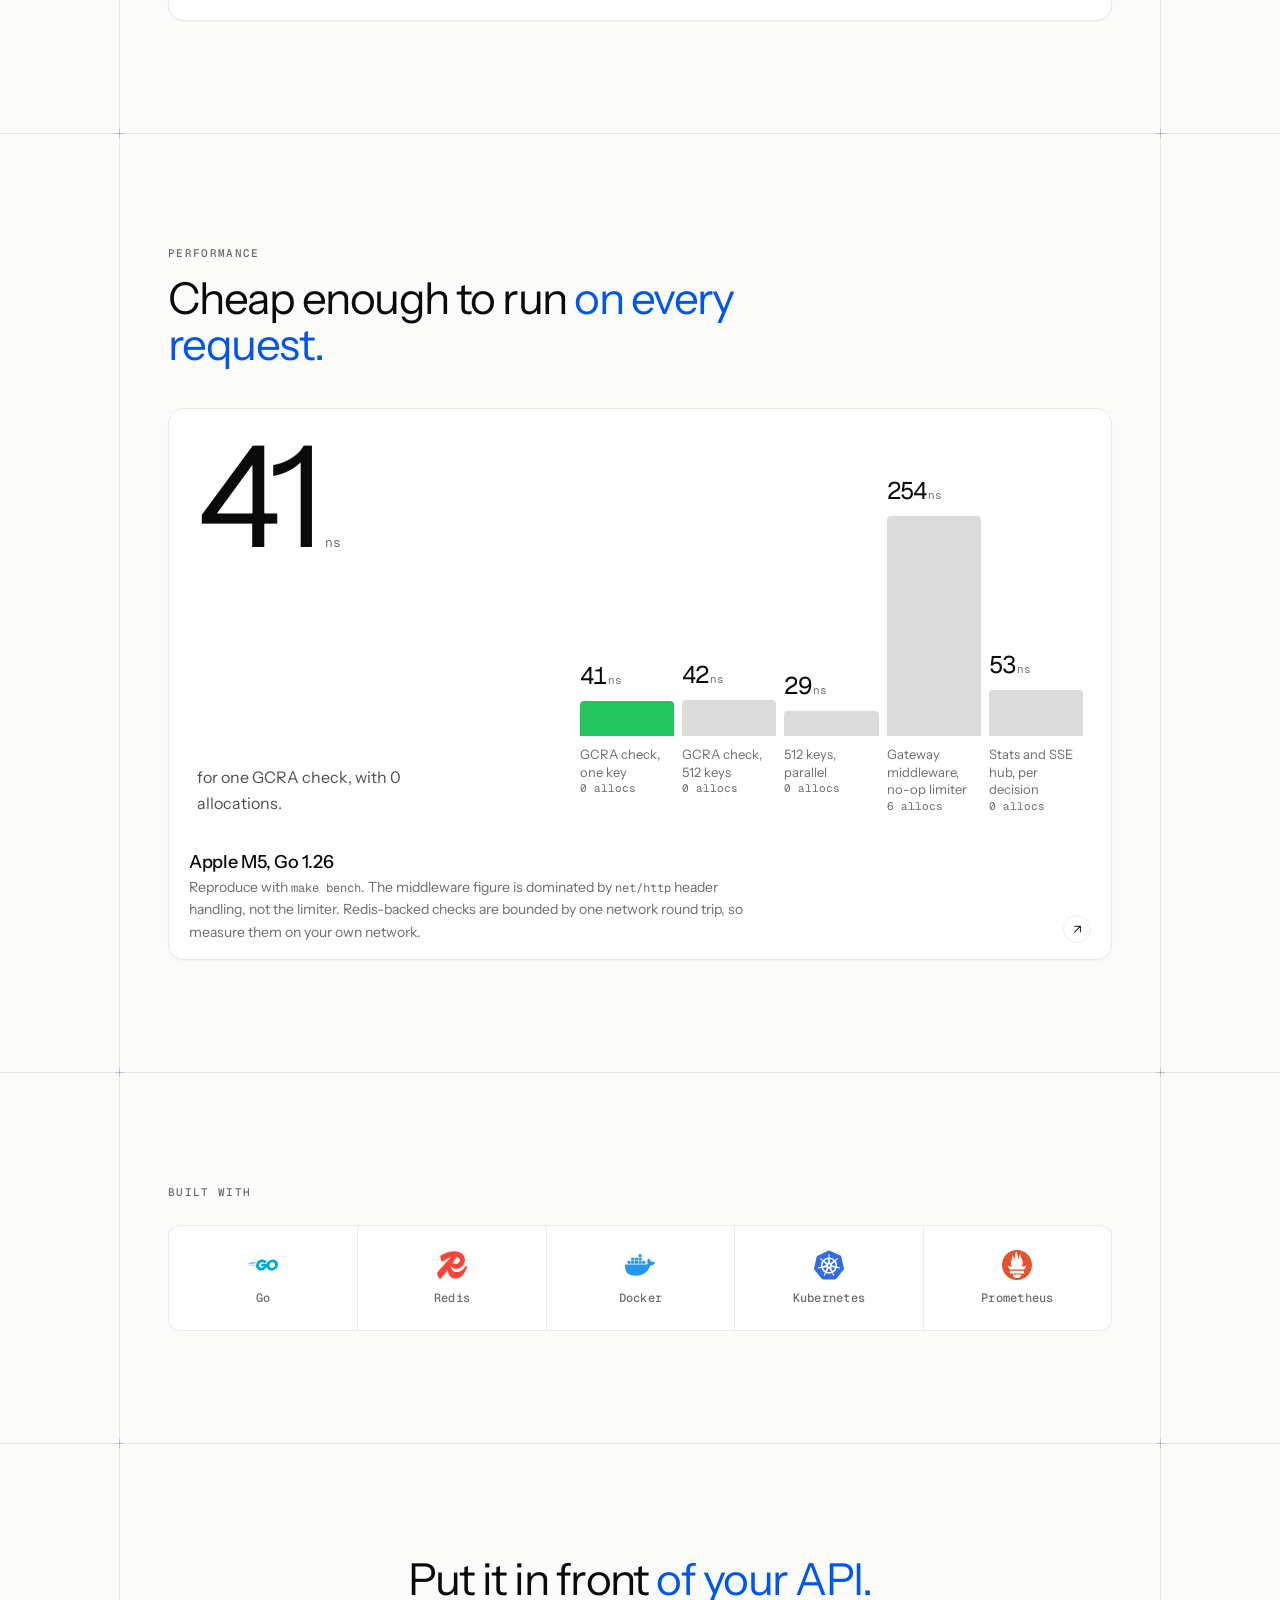
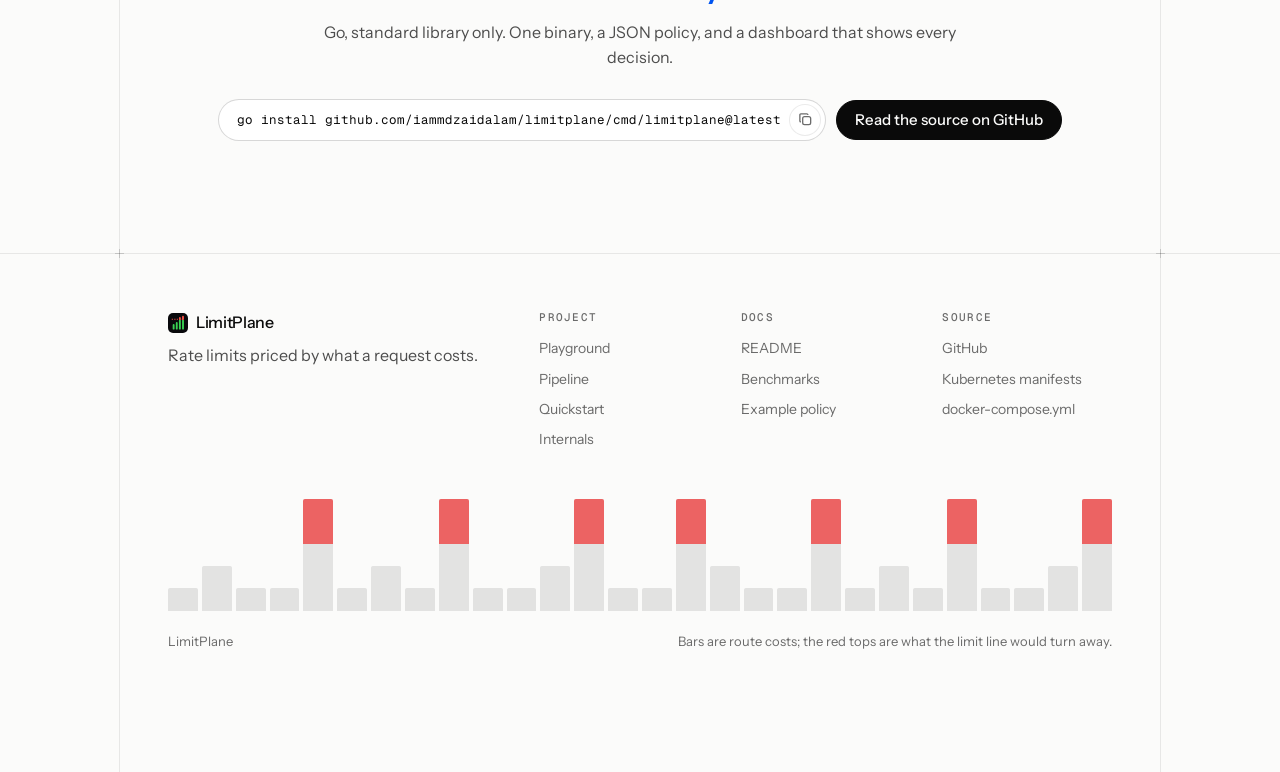
==== commit 8eb10b68: "hero: drop the size tag on the selection box" ====
--- a/site/index.html
+++ b/site/index.html
@@ -34,7 +34,7 @@
     <div class="hero-grid">
       <div>
         <p class="label">Rate-limiting gateway · Go</p>
-        <h1 id="h1">Rate limits priced by <em>what a request <span class="sel" id="sel">costs.<i></i><i></i><i></i><i></i><span class="dim" id="dim" aria-hidden="true"></span></span></em></h1>
+        <h1 id="h1">Rate limits priced by <em>what a request <span class="sel" id="sel">costs.<i></i><i></i><i></i><i></i></span></em></h1>
         <p class="intro">One Go binary in front of any HTTP service. A health check costs 1 unit, an AI call costs 5; each tenant gets a burst budget and a monthly quota, shared across replicas through Redis.</p>
         <div class="row">
           <a class="btn dark" href="#play">Try the limiter</a>
--- a/site/site.css
+++ b/site/site.css
@@ -114,14 +114,12 @@
 .hero { border-top: 0; }
 .hero .wrap { padding-top: 96px; }
 .hero-grid { position: relative; display: grid; grid-template-columns: minmax(0, 640px) minmax(0, 1fr); gap: 40px 56px; align-items: center; margin-bottom: 72px; }
-.hero h1 { margin: 18px 0 52px; }
+.hero h1 { margin: 18px 0 32px; }
 .intro { font-size: 17px; max-width: 52ch; margin-bottom: 28px; }
 .sel { position: relative; display: inline-block; outline: 1px solid var(--primary); outline-offset: 4px; }
 .sel i { position: absolute; width: 7px; height: 7px; background: var(--panel); border: 1px solid var(--primary); }
 .sel i:nth-child(1) { top: -8px; left: -8px; } .sel i:nth-child(2) { top: -8px; right: -8px; }
 .sel i:nth-child(3) { bottom: -8px; left: -8px; } .sel i:nth-child(4) { bottom: -8px; right: -8px; }
-.dim { position: absolute; left: 50%; bottom: -34px; transform: translateX(-50%); padding: 1px 6px; border-radius: 4px; background: var(--primary); color: #fff; font: 500 11px/1.5 var(--mono); letter-spacing: .02em; white-space: nowrap; }
-.dim:empty { display: none; }
 .notes { list-style: none; margin: 0; padding: 0; display: grid; gap: 14px; }
 .notes li { position: relative; justify-self: start; display: grid; padding: 8px 12px; border: 1px solid var(--line2); border-radius: 6px; background: var(--panel); font: 500 15px/1.3 var(--mono); letter-spacing: -.02em; }
 .notes li:nth-child(even) { margin-left: 32px; }
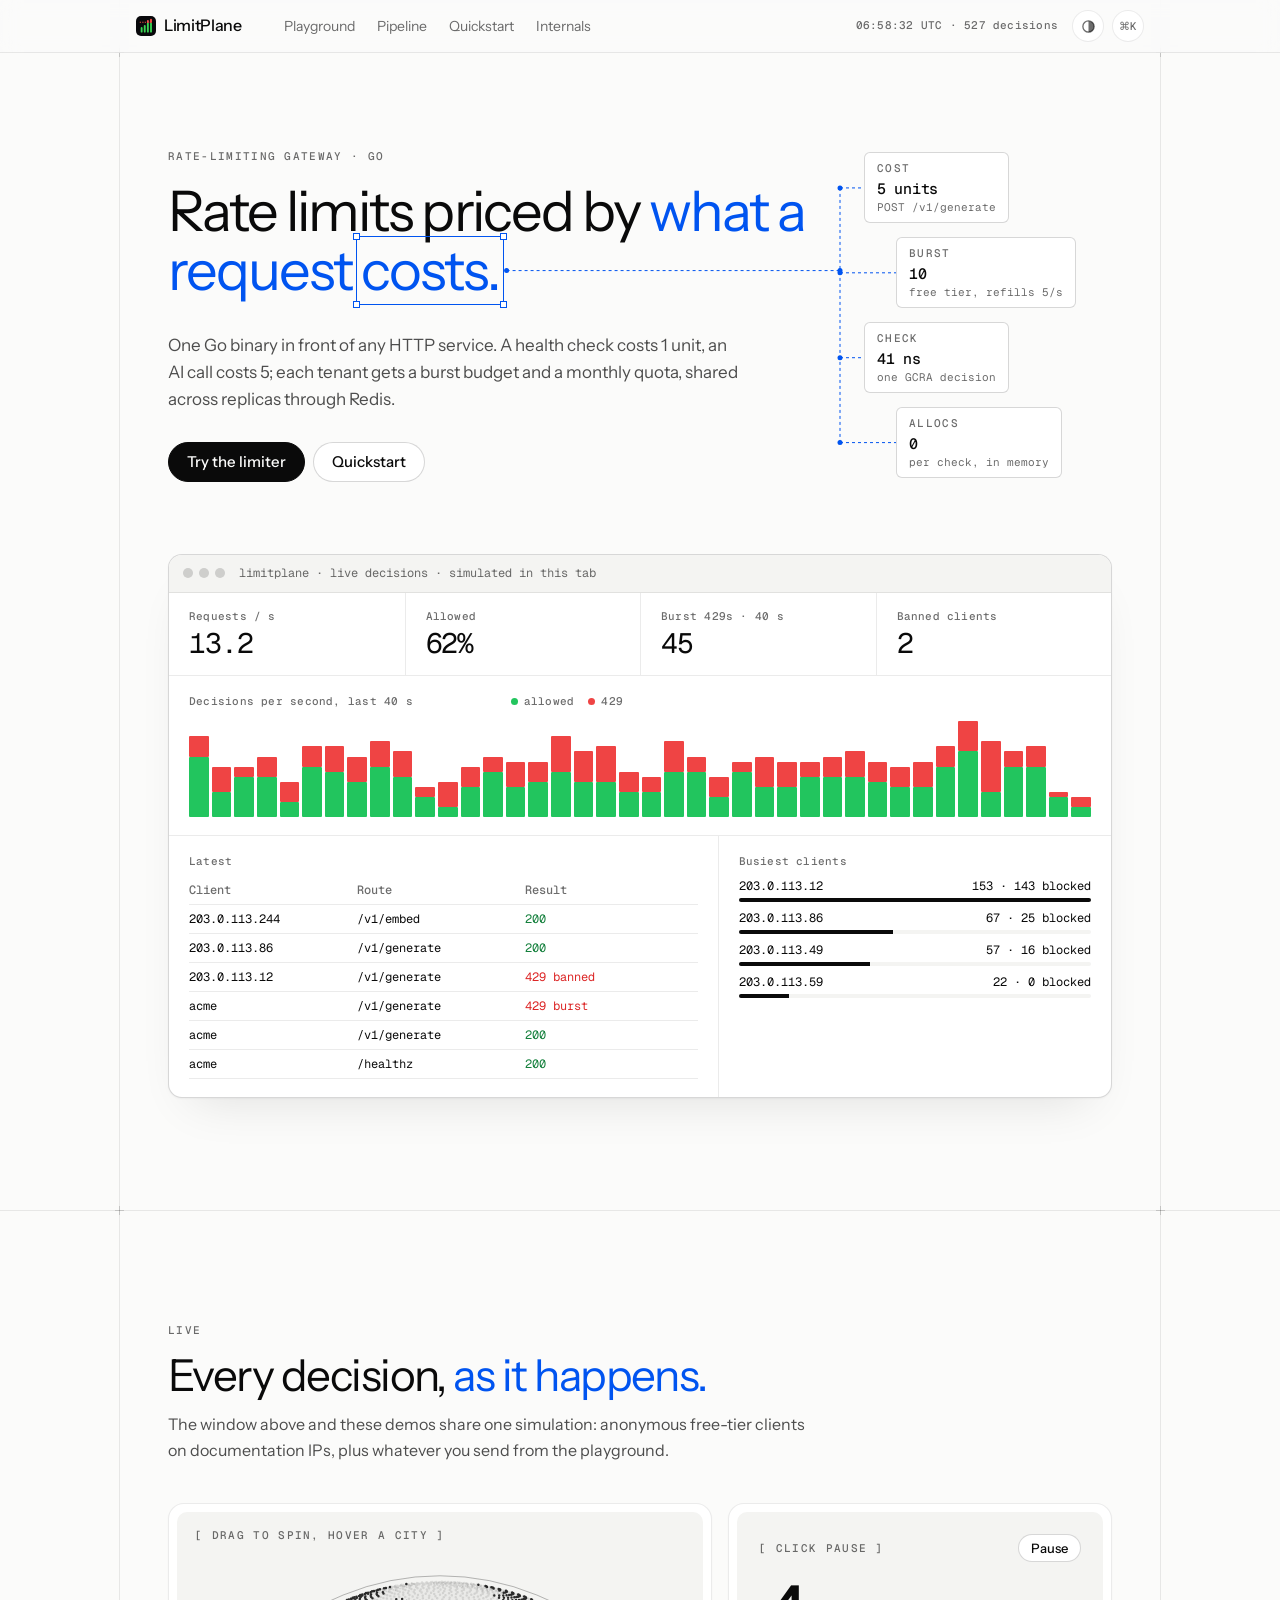
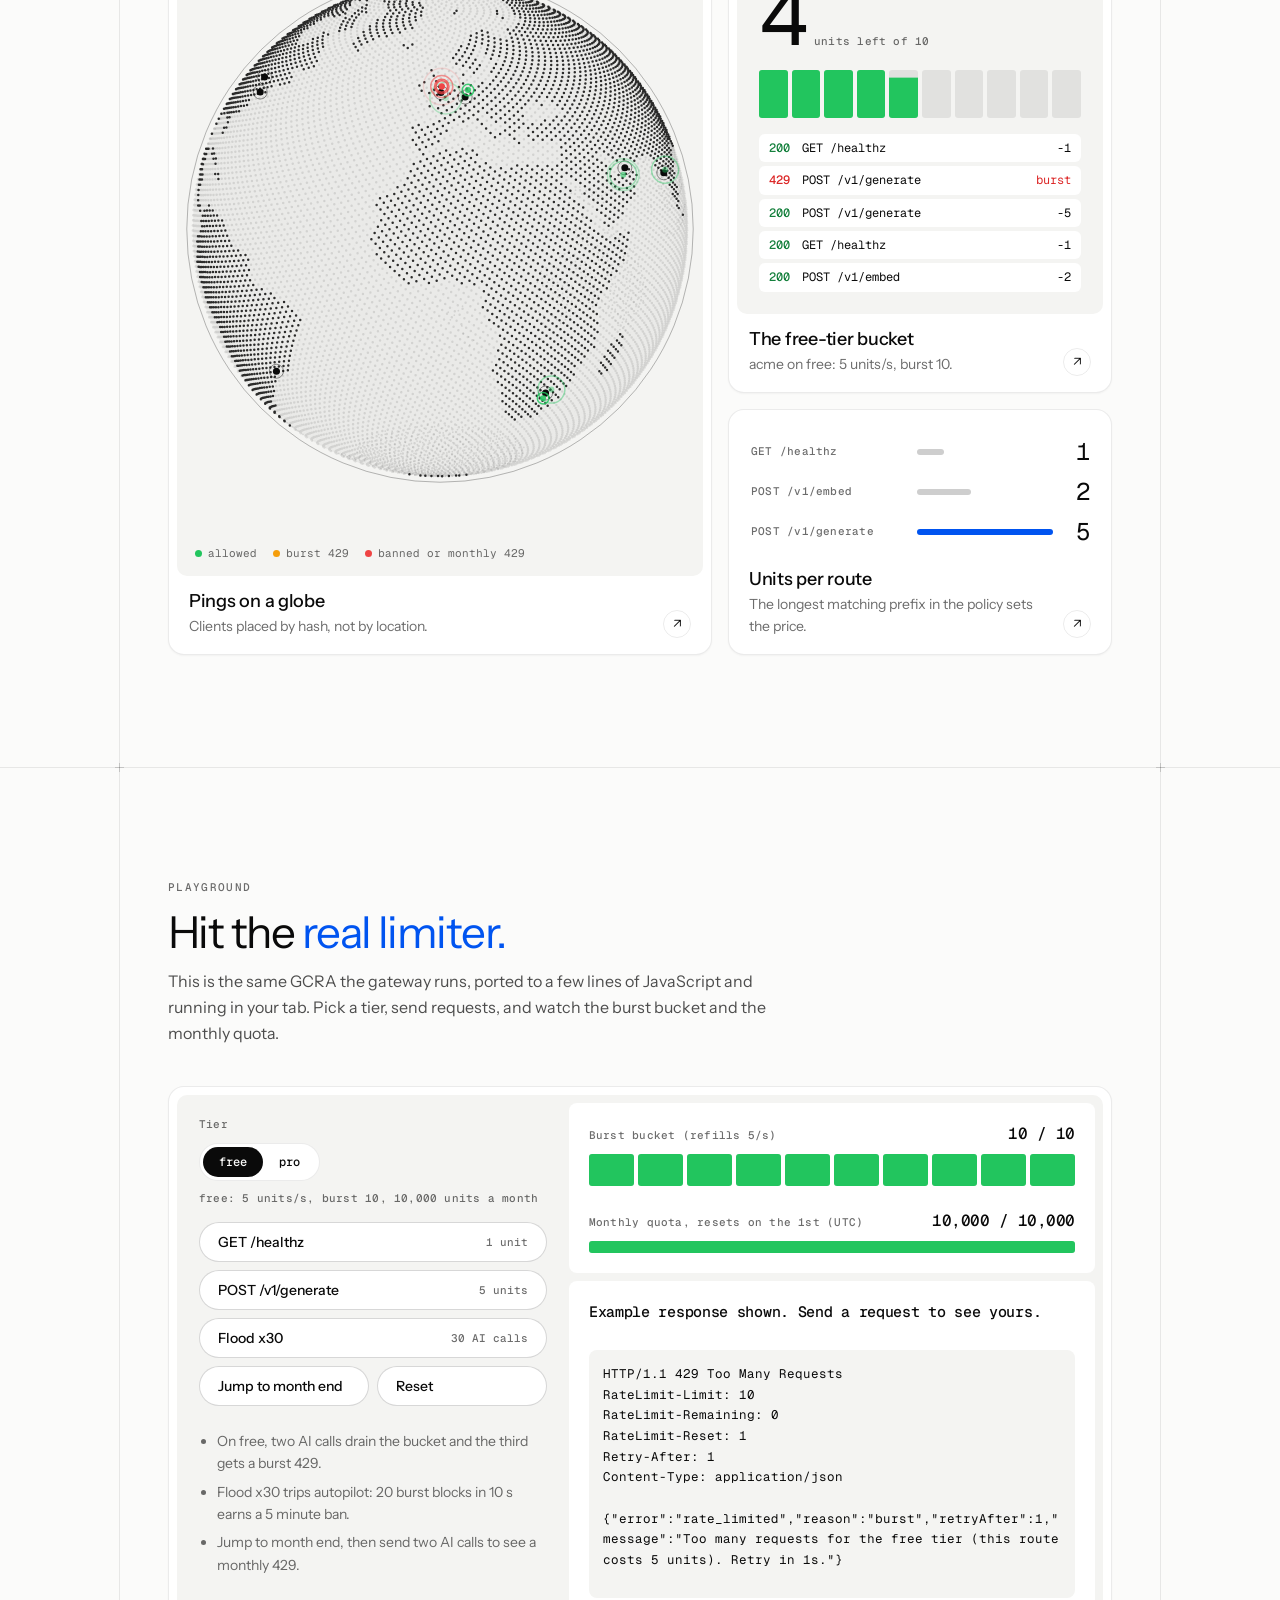
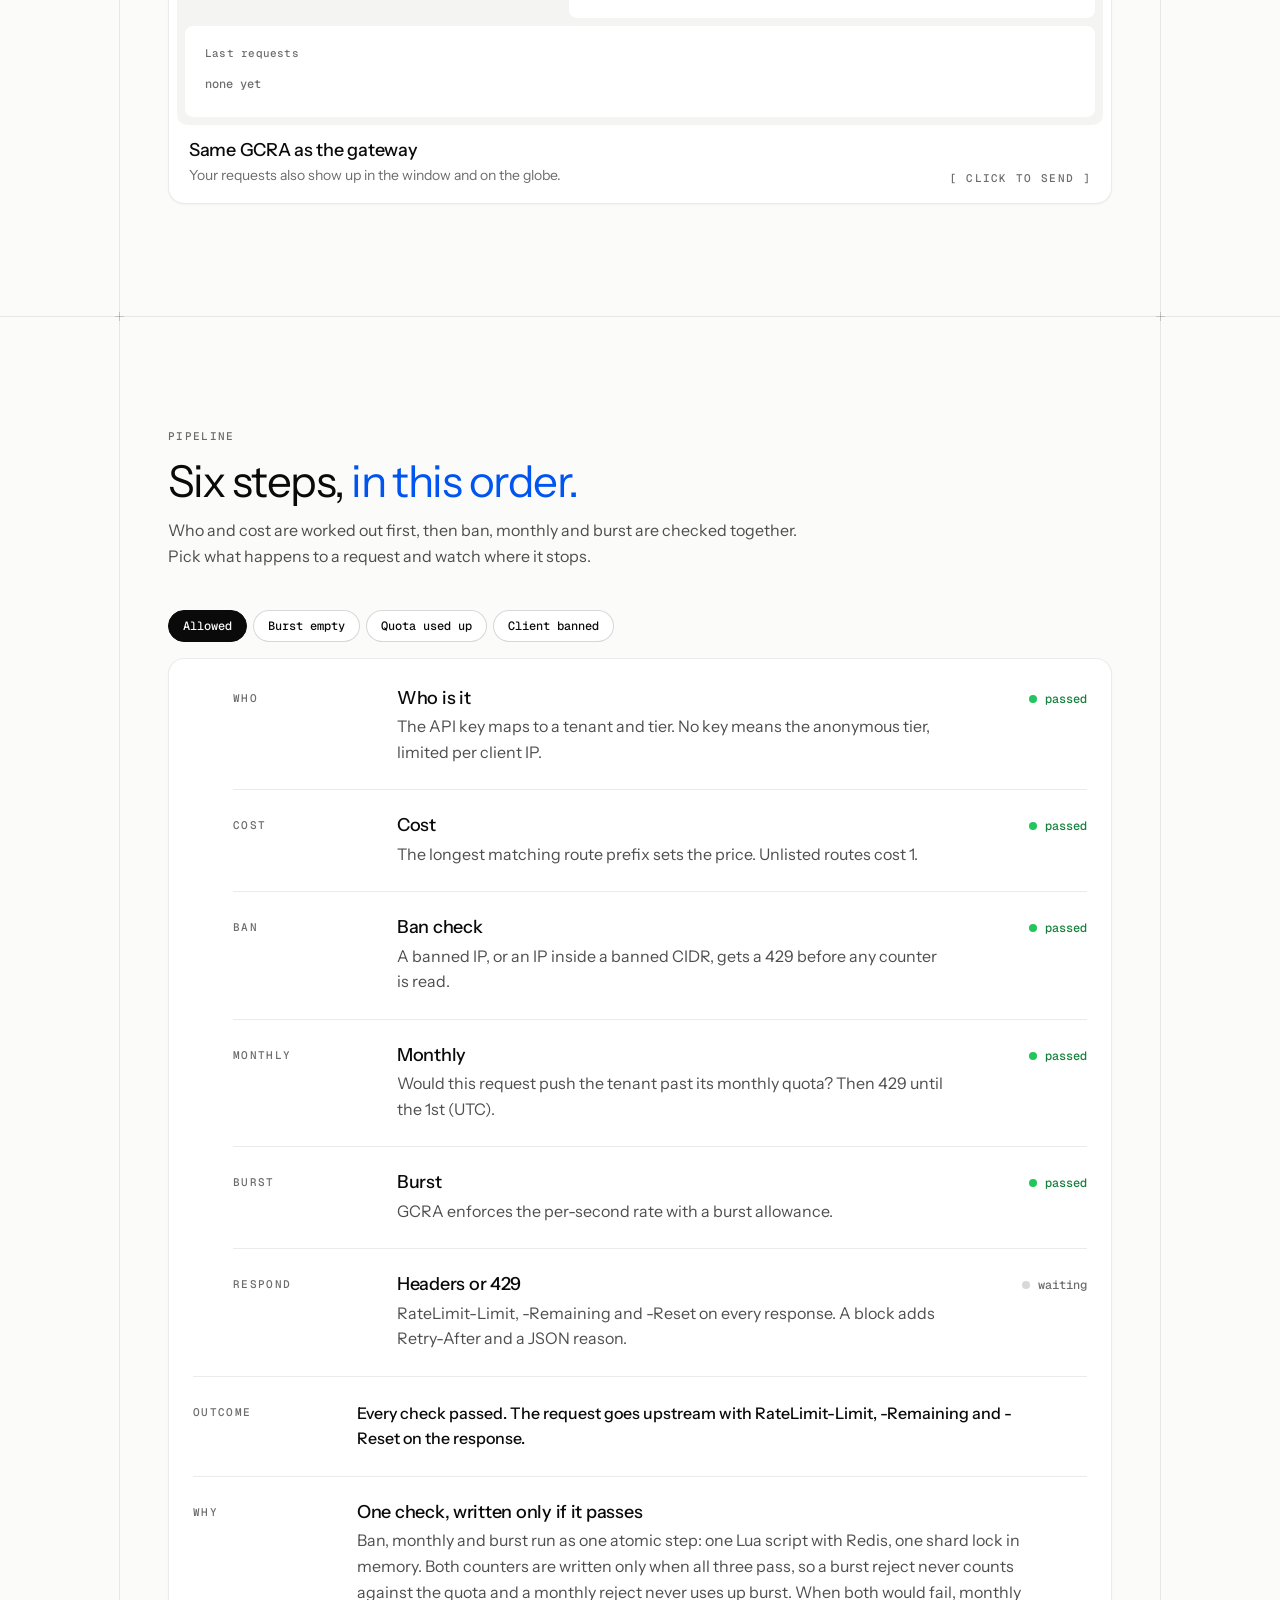
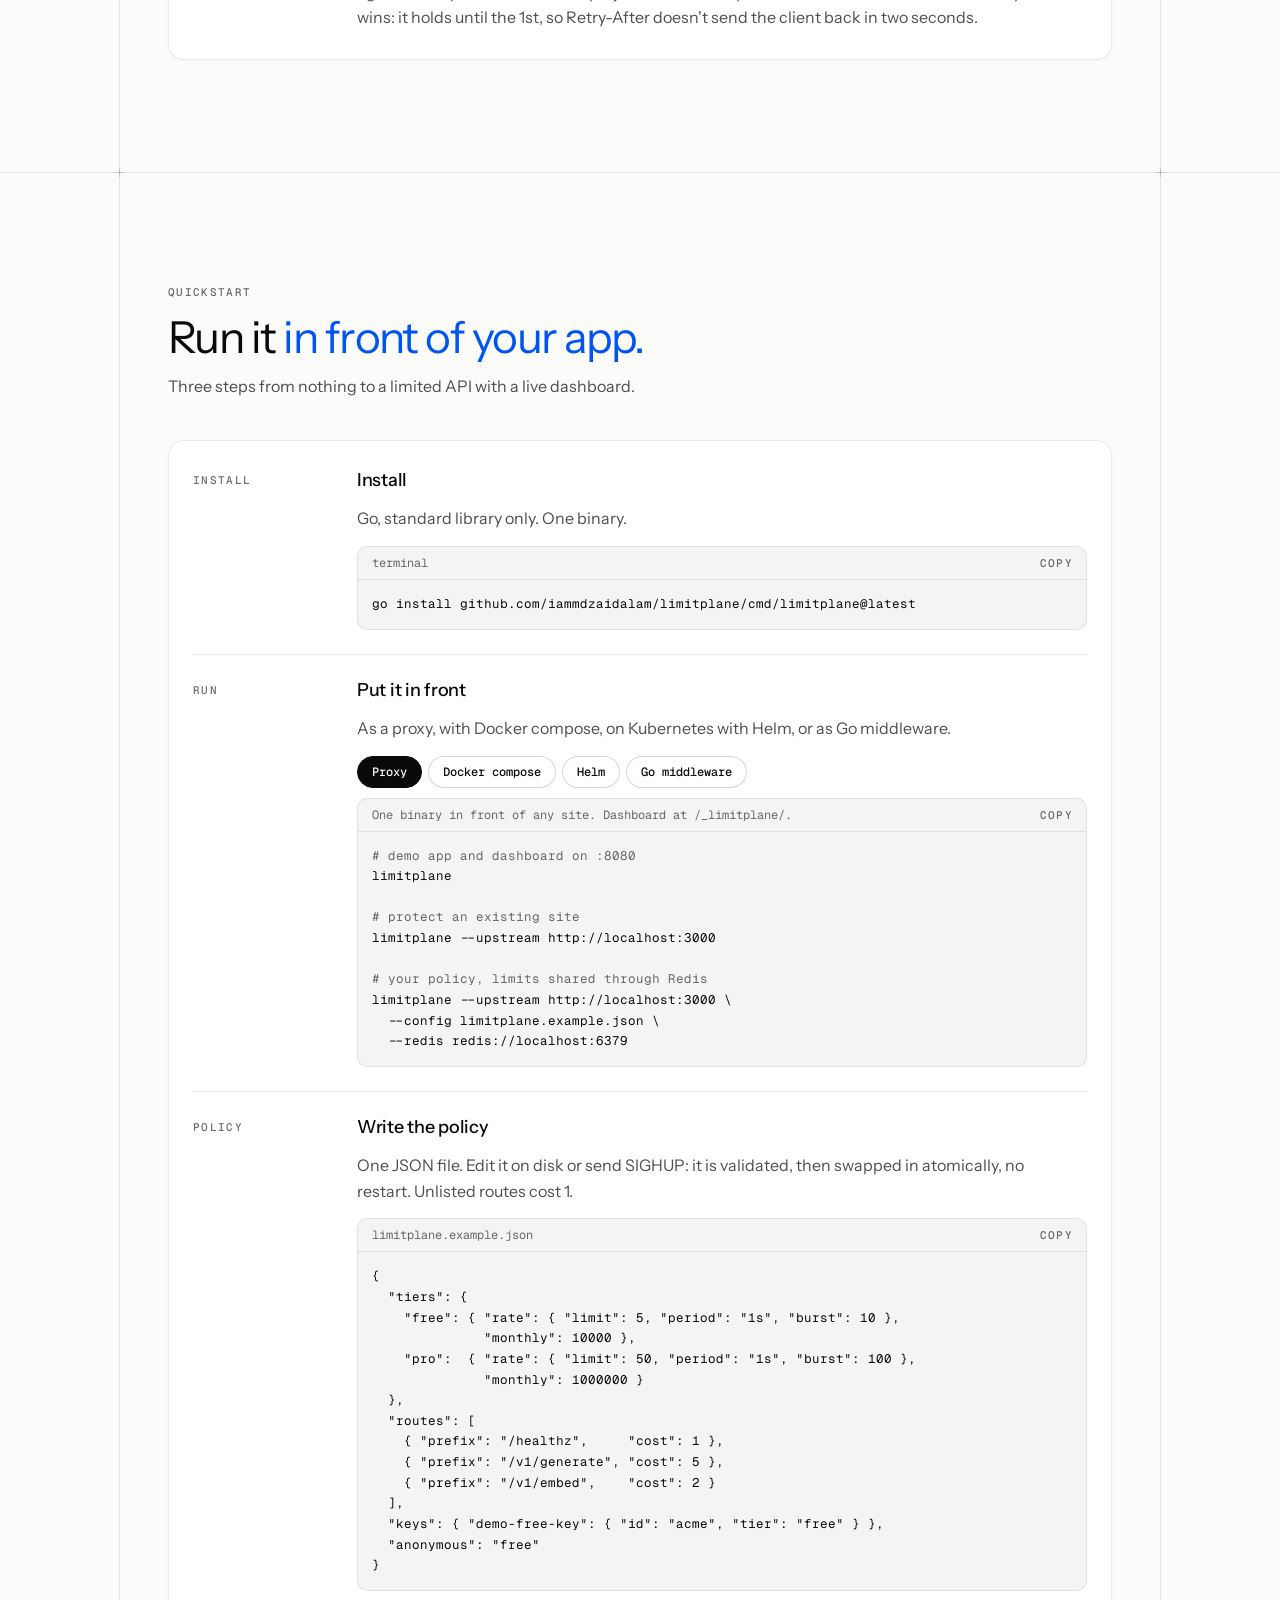
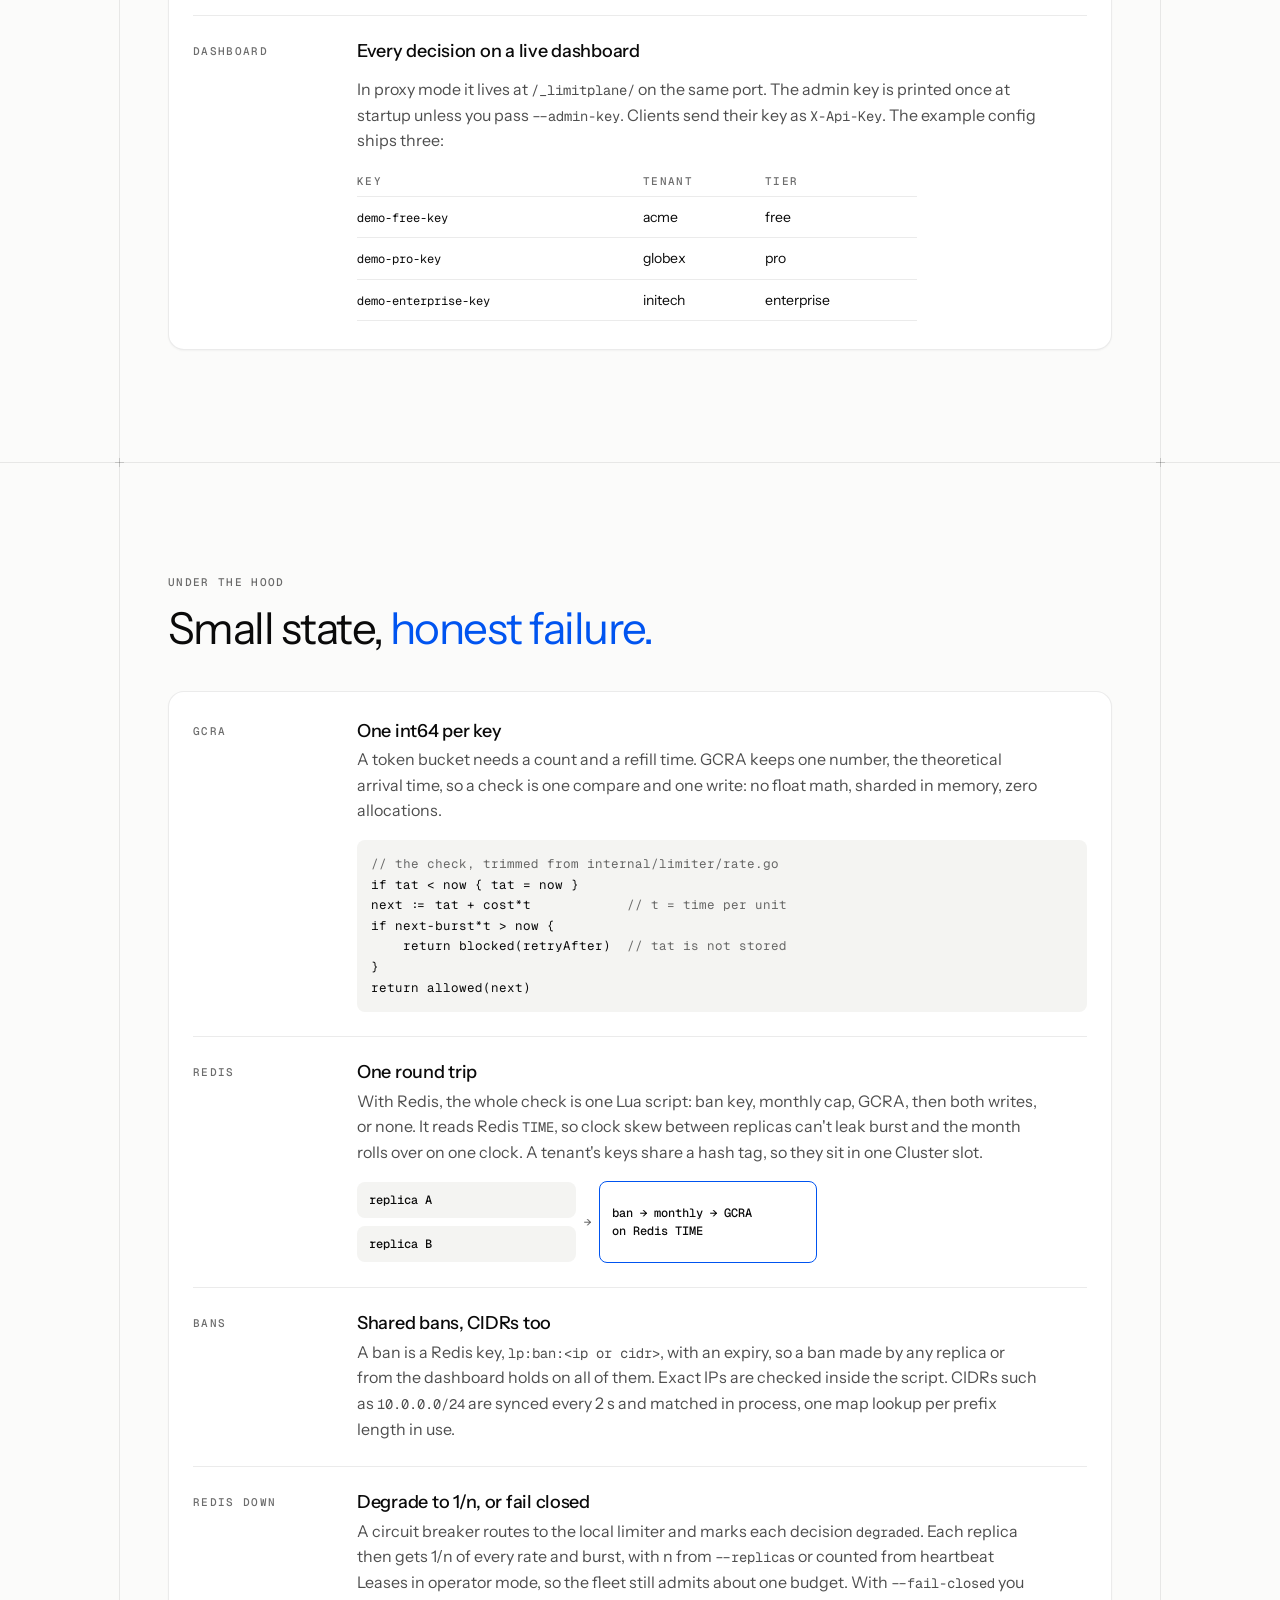
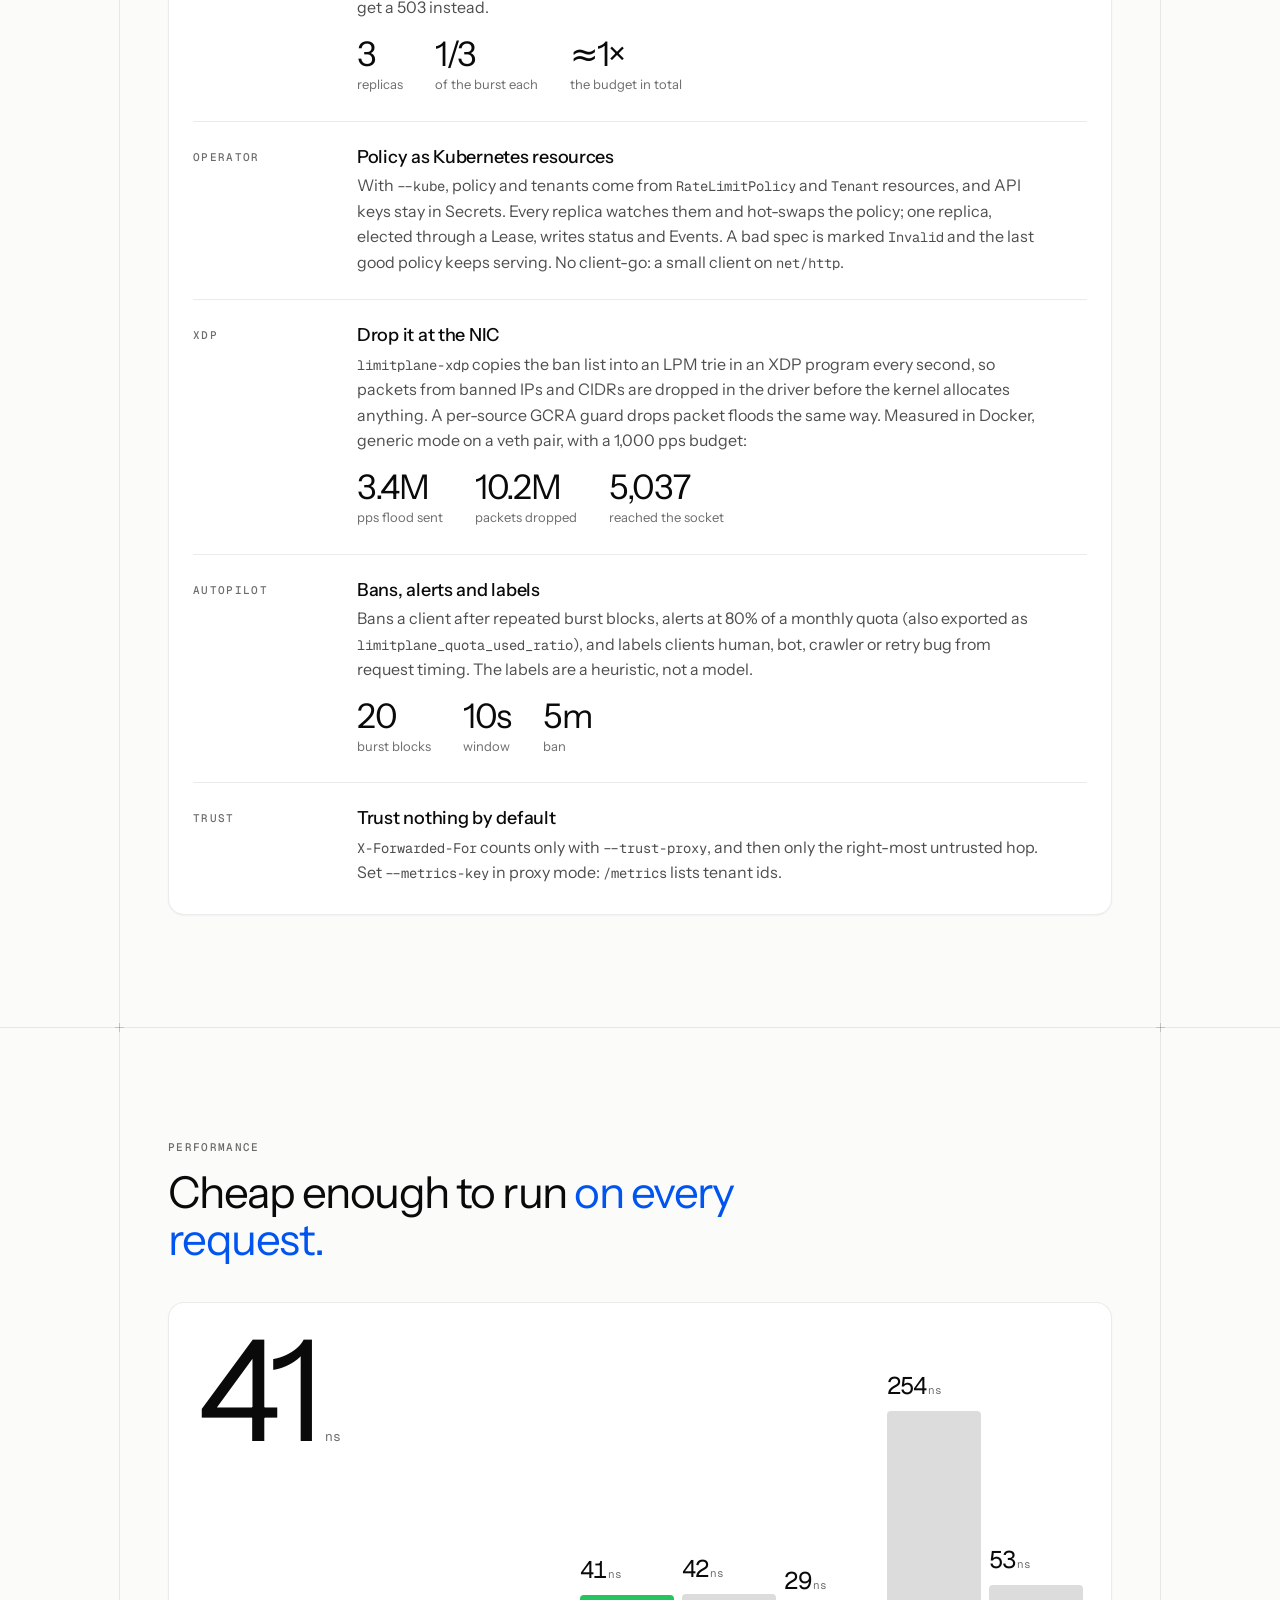
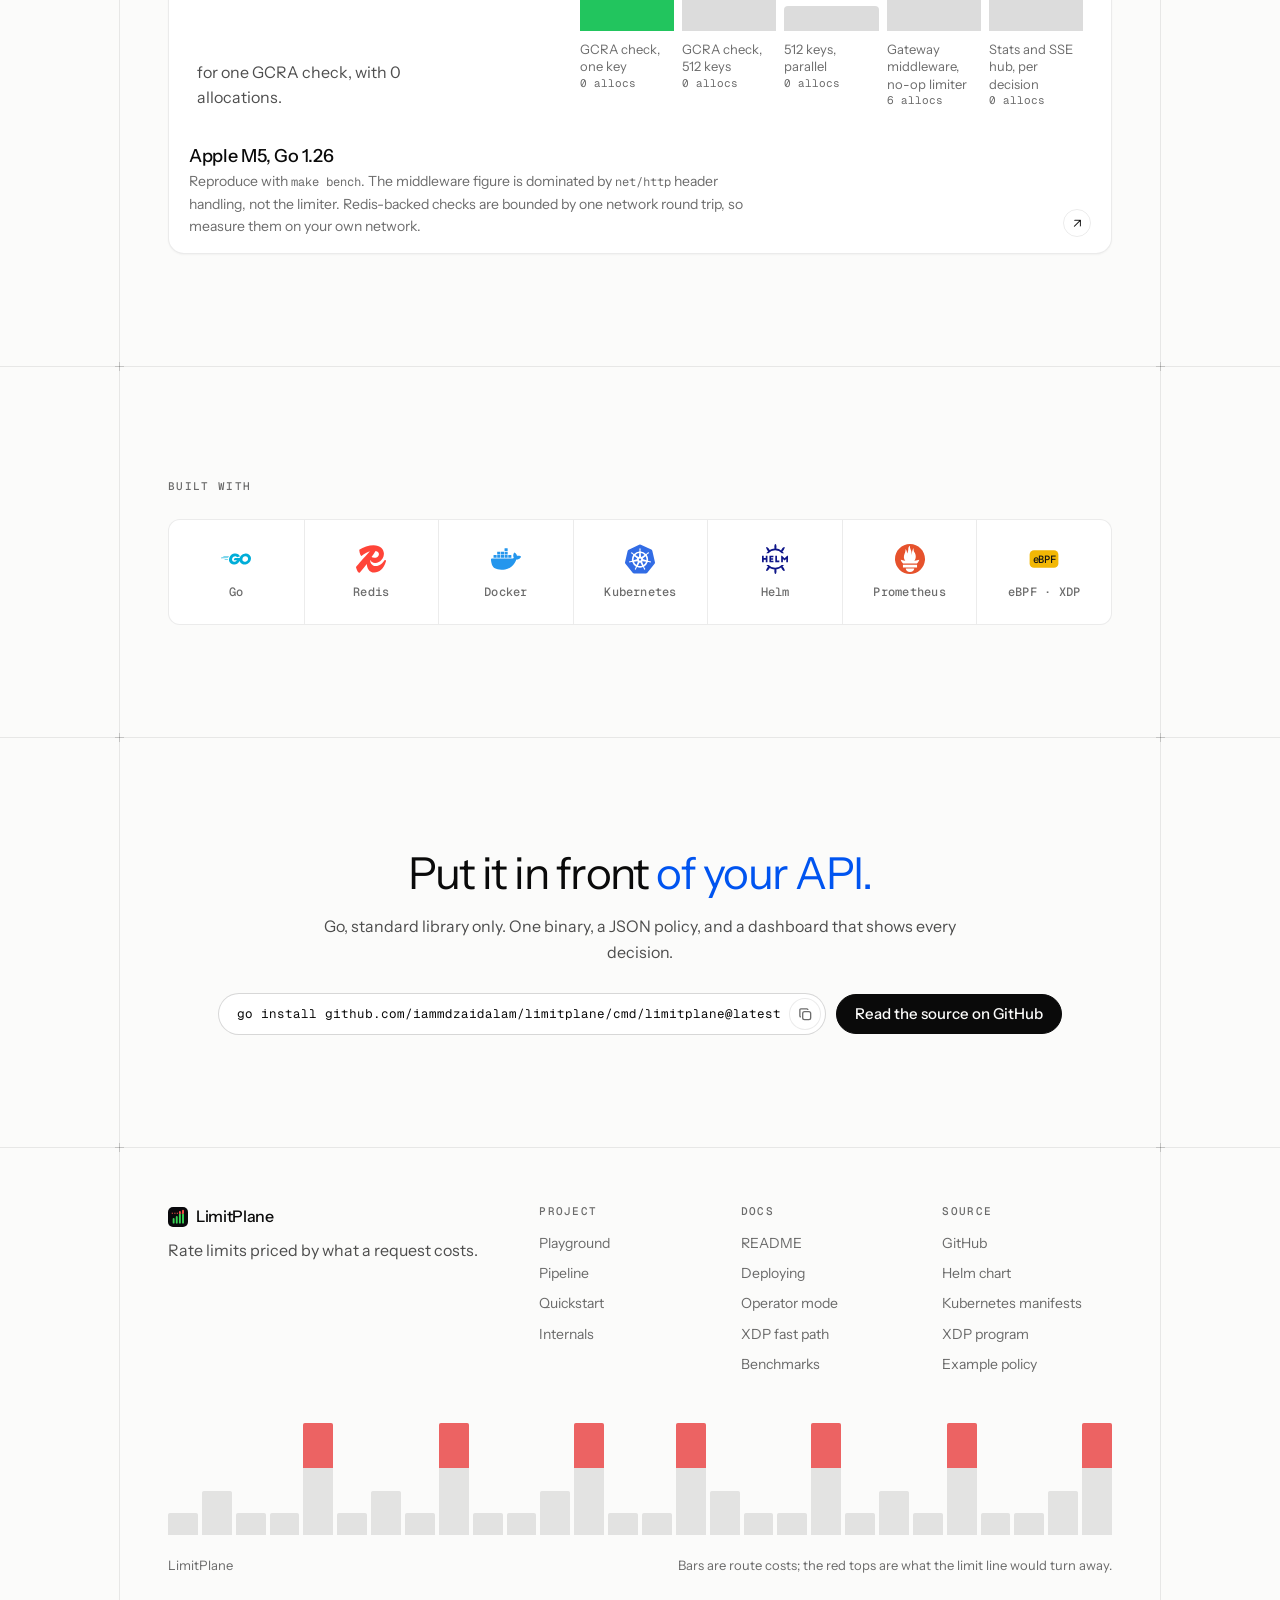
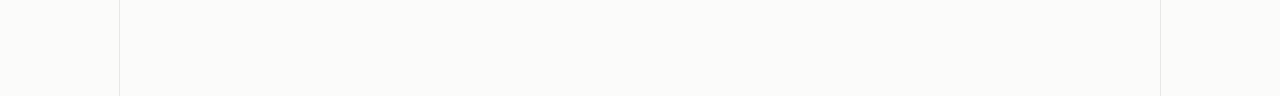
==== commit 00e3b884: "site and dashboard catch up with the backend pipeline reads ban, monthly, burst and writes nothing o" ====
--- a/site/index.html
+++ b/site/index.html
@@ -172,26 +172,26 @@
   <div class="wrap">
     <div class="head rv">
       <p class="label">Pipeline</p>
-      <h2 id="how-h">Six checks, <em>in this order.</em></h2>
-      <p>Every request walks the same six checks. Pick what happens to one and watch where it stops.</p>
+      <h2 id="how-h">Six steps, <em>in this order.</em></h2>
+      <p>Who and cost are worked out first, then ban, monthly and burst are checked together. Pick what happens to a request and watch where it stops.</p>
     </div>
     <div class="scen rv" role="group" aria-label="Scenario">
       <button type="button" data-stop="-1" aria-pressed="true">Allowed</button>
-      <button type="button" data-stop="3" aria-pressed="false">Burst empty</button>
-      <button type="button" data-stop="4" aria-pressed="false">Quota used up</button>
-      <button type="button" data-stop="0" aria-pressed="false">Client banned</button>
+      <button type="button" data-stop="4" aria-pressed="false">Burst empty</button>
+      <button type="button" data-stop="3" aria-pressed="false">Quota used up</button>
+      <button type="button" data-stop="2" aria-pressed="false">Client banned</button>
     </div>
     <div class="card slab rv">
       <ol class="rows" id="pipe">
-        <li class="cv stage"><span class="k">01 · ban</span><div><h3>Ban check</h3><p>Clients in a cooldown get a 429 before anything else runs.</p></div><span class="st"></span></li>
-        <li class="cv stage"><span class="k">02 · who</span><div><h3>Who is it</h3><p>The API key maps to a tenant and tier. No key means the anonymous tier, limited per client IP.</p></div><span class="st"></span></li>
-        <li class="cv stage"><span class="k">03 · cost</span><div><h3>Cost</h3><p>The longest matching route prefix sets the price. Unlisted routes cost 1.</p></div><span class="st"></span></li>
-        <li class="cv stage"><span class="k">04 · burst</span><div><h3>Burst</h3><p>GCRA enforces the per-second rate with a burst allowance.</p></div><span class="st"></span></li>
-        <li class="cv stage"><span class="k">05 · monthly</span><div><h3>Monthly</h3><p>The month's units are counted only after burst passed.</p></div><span class="st"></span></li>
-        <li class="cv stage"><span class="k">06 · respond</span><div><h3>Headers or 429</h3><p>RateLimit-Limit, -Remaining and -Reset on every response. A block adds Retry-After and a JSON reason.</p></div><span class="st"></span></li>
+        <li class="cv stage"><span class="k">who</span><div><h3>Who is it</h3><p>The API key maps to a tenant and tier. No key means the anonymous tier, limited per client IP.</p></div><span class="st"></span></li>
+        <li class="cv stage"><span class="k">cost</span><div><h3>Cost</h3><p>The longest matching route prefix sets the price. Unlisted routes cost 1.</p></div><span class="st"></span></li>
+        <li class="cv stage"><span class="k">ban</span><div><h3>Ban check</h3><p>A banned IP, or an IP inside a banned CIDR, gets a 429 before any counter is read.</p></div><span class="st"></span></li>
+        <li class="cv stage"><span class="k">monthly</span><div><h3>Monthly</h3><p>Would this request push the tenant past its monthly quota? Then 429 until the 1st (UTC).</p></div><span class="st"></span></li>
+        <li class="cv stage"><span class="k">burst</span><div><h3>Burst</h3><p>GCRA enforces the per-second rate with a burst allowance.</p></div><span class="st"></span></li>
+        <li class="cv stage"><span class="k">respond</span><div><h3>Headers or 429</h3><p>RateLimit-Limit, -Remaining and -Reset on every response. A block adds Retry-After and a JSON reason.</p></div><span class="st"></span></li>
       </ol>
       <div class="cv out"><span class="k">outcome</span><p id="outcome" role="status" aria-live="polite"></p></div>
-      <div class="cv"><span class="k">why</span><div><h3>Why burst comes first</h3><p>A request the burst limiter rejects never counts against the quota; the reverse order would need a refund. A monthly reject does burn burst tokens, but those refill on their own.</p></div></div>
+      <div class="cv"><span class="k">why</span><div><h3>One check, written only if it passes</h3><p>Ban, monthly and burst run as one atomic step: one Lua script with Redis, one shard lock in memory. Both counters are written only when all three pass, so a burst reject never counts against the quota and a monthly reject never uses up burst. When both would fail, monthly wins: it holds until the 1st, so Retry-After doesn't send the client back in two seconds.</p></div></div>
     </div>
   </div>
 </section>
@@ -212,10 +212,11 @@
       </li>
       <li class="cv">
         <span class="k">run</span>
-        <div class="step"><h3>Put it in front</h3><p>As a proxy, with Docker compose, or as Go middleware.</p>
+        <div class="step"><h3>Put it in front</h3><p>As a proxy, with Docker compose, on Kubernetes with Helm, or as Go middleware.</p>
           <div class="tabs" role="tablist" aria-label="Setup method">
             <button role="tab" id="t0" aria-controls="p0" aria-selected="true">Proxy</button>
             <button role="tab" id="t1" aria-controls="p1" aria-selected="false" tabindex="-1">Docker compose</button>
+            <button role="tab" id="t3" aria-controls="p3" aria-selected="false" tabindex="-1">Helm</button>
             <button role="tab" id="t2" aria-controls="p2" aria-selected="false" tabindex="-1">Go middleware</button>
           </div>
           <div class="cb" role="tabpanel" id="p0" aria-labelledby="t0" tabindex="0">
@@ -249,6 +250,23 @@
     ports: ["8080:8080"]
     depends_on: [redis, origin]</pre>
           </div>
+          <div class="cb" role="tabpanel" id="p3" aria-labelledby="t3" tabindex="0" hidden>
+            <div class="cb-head"><span>Two replicas and a bundled Redis. The install notes print these commands.</span><button class="copy" type="button" data-copy="c4">Copy</button></div>
+<pre id="c4"><span class="c"># from a clone of the repo; without upstream it serves the demo API</span>
+helm install limitplane deploy/helm/limitplane -n limitplane --create-namespace \
+  --set upstream=http://my-app.default.svc
+
+<span class="c"># the admin key, generated on first install and kept on upgrade</span>
+kubectl -n limitplane get secret limitplane \
+  -o jsonpath='{.data.admin-key}' | base64 -d; echo
+
+<span class="c"># dashboard at http://localhost:18080/_limitplane/</span>
+kubectl -n limitplane port-forward svc/limitplane 18080:80
+
+<span class="c"># read policy and tenants from RateLimitPolicy / Tenant resources (the chart ships the CRDs)</span>
+helm upgrade limitplane deploy/helm/limitplane -n limitplane --reuse-values \
+  --set operator.enabled=true</pre>
+          </div>
           <div class="cb" role="tabpanel" id="p2" aria-labelledby="t2" tabindex="0" hidden>
             <div class="cb-head"><span>Plain net/http middleware inside the module.</span><button class="copy" type="button" data-copy="c2">Copy</button></div>
 <pre id="c2"><span class="c">// inside the limitplane module: the packages live under internal/</span>
@@ -256,16 +274,15 @@
 if err != nil { log.Fatal(err) }
 
 gw := gateway.New(gateway.Config{
-    Policy:  policy.NewStore(cfg),
-    Limiter: limiter.NewLocal(),
-    Quota:   limiter.NewLocalQuota(),
+    Policy: policy.NewStore(cfg),
+    Meter:  limiter.NewMemory(), <span class="c">// ban, monthly and burst in one check</span>
 })
 log.Fatal(http.ListenAndServe(":8080", gw.Middleware(mux)))</pre>
           </div>
         </div>
       </li>
       <li class="cv" id="policy">
-        <span class="k">03</span>
+        <span class="k">policy</span>
         <div class="step"><h3>Write the policy</h3><p>One JSON file. Edit it on disk or send SIGHUP: it is validated, then swapped in atomically, no restart. Unlisted routes cost 1.</p>
           <div class="cb"><div class="cb-head"><span>limitplane.example.json</span><button class="copy" type="button" data-copy="c3">Copy</button></div>
 <pre id="c3">{
@@ -311,10 +328,15 @@
     return blocked(retryAfter)  <span class="c">// tat is not stored</span>
 }
 return allowed(next)</pre></div></div>
-      <div class="cv"><span class="k">redis</span><div><h3>One script</h3><p>The same algorithm runs as one Lua script that reads Redis <code>TIME</code>, so clock skew between replicas can't leak extra burst.</p>
-        <div class="flow" aria-hidden="true"><div class="col"><div>replica A</div><div>replica B</div></div><span>&rarr;</span><div class="lua">Lua + Redis TIME</div></div></div></div>
-      <div class="cv"><span class="k">redis down</span><div><h3>Degrade, or fail closed</h3><p>A circuit breaker routes to the local limiter and marks each decision <code>degraded</code>. With <code>--fail-closed</code> you get a 503 instead.</p></div></div>
-      <div class="cv"><span class="k">autopilot</span><div><h3>Bans and labels</h3><p>Bans a client after repeated burst blocks and labels clients human, bot, crawler or retry bug from request timing. A heuristic, not a model.</p>
+      <div class="cv"><span class="k">redis</span><div><h3>One round trip</h3><p>With Redis, the whole check is one Lua script: ban key, monthly cap, GCRA, then both writes, or none. It reads Redis <code>TIME</code>, so clock skew between replicas can't leak burst and the month rolls over on one clock. A tenant's keys share a hash tag, so they sit in one Cluster slot.</p>
+        <div class="flow" aria-hidden="true"><div class="col"><div>replica A</div><div>replica B</div></div><span>&rarr;</span><div class="lua">ban &rarr; monthly &rarr; GCRA<br>on Redis TIME</div></div></div></div>
+      <div class="cv"><span class="k">bans</span><div><h3>Shared bans, CIDRs too</h3><p>A ban is a Redis key, <code>lp:ban:&lt;ip or cidr&gt;</code>, with an expiry, so a ban made by any replica or from the dashboard holds on all of them. Exact IPs are checked inside the script. CIDRs such as <code>10.0.0.0/24</code> are synced every 2 s and matched in process, one map lookup per prefix length in use.</p></div></div>
+      <div class="cv"><span class="k">redis down</span><div><h3>Degrade to 1/n, or fail closed</h3><p>A circuit breaker routes to the local limiter and marks each decision <code>degraded</code>. Each replica then gets 1/n of every rate and burst, with n from <code>--replicas</code> or counted from heartbeat Leases in operator mode, so the fleet still admits about one budget. With <code>--fail-closed</code> you get a 503 instead.</p>
+        <div class="figs"><div><b>3</b><span>replicas</span></div><div><b>1/3</b><span>of the burst each</span></div><div><b>&asymp;1&times;</b><span>the budget in total</span></div></div></div></div>
+      <div class="cv"><span class="k">operator</span><div><h3>Policy as Kubernetes resources</h3><p>With <code>--kube</code>, policy and tenants come from <code>RateLimitPolicy</code> and <code>Tenant</code> resources, and API keys stay in Secrets. Every replica watches them and hot-swaps the policy; one replica, elected through a Lease, writes status and Events. A bad spec is marked <code>Invalid</code> and the last good policy keeps serving. No client-go: a small client on <code>net/http</code>.</p></div></div>
+      <div class="cv"><span class="k">xdp</span><div><h3>Drop it at the NIC</h3><p><code>limitplane-xdp</code> copies the ban list into an LPM trie in an XDP program every second, so packets from banned IPs and CIDRs are dropped in the driver before the kernel allocates anything. A per-source GCRA guard drops packet floods the same way. Measured in Docker, generic mode on a veth pair, with a 1,000 pps budget:</p>
+        <div class="figs"><div><b>3.4M</b><span>pps flood sent</span></div><div><b>10.2M</b><span>packets dropped</span></div><div><b>5,037</b><span>reached the socket</span></div></div></div></div>
+      <div class="cv"><span class="k">autopilot</span><div><h3>Bans, alerts and labels</h3><p>Bans a client after repeated burst blocks, alerts at 80% of a monthly quota (also exported as <code>limitplane_quota_used_ratio</code>), and labels clients human, bot, crawler or retry bug from request timing. The labels are a heuristic, not a model.</p>
         <div class="figs"><div><b>20</b><span>burst blocks</span></div><div><b>10s</b><span>window</span></div><div><b>5m</b><span>ban</span></div></div></div></div>
       <div class="cv"><span class="k">trust</span><div><h3>Trust nothing by default</h3><p><code>X-Forwarded-For</code> counts only with <code>--trust-proxy</code>, and then only the right-most untrusted hop. Set <code>--metrics-key</code> in proxy mode: <code>/metrics</code> lists tenant ids.</p></div></div>
     </div>
@@ -346,7 +368,7 @@
 <section class="sec" aria-labelledby="built-h">
   <div class="wrap">
     <p class="label" id="built-h">Built with</p>
-    <ul class="marks"><li><svg viewBox="0 0 24 24" aria-hidden="true"><path fill="#00ADD8" d="M1.811 10.231c-.047 0-.058-.023-.035-.059l.246-.315c.023-.035.081-.058.128-.058h4.172c.046 0 .058.035.035.07l-.199.303c-.023.036-.082.07-.117.07zM.047 11.306c-.047 0-.059-.023-.035-.058l.245-.316c.023-.035.082-.058.129-.058h5.328c.047 0 .07.035.058.07l-.093.28c-.012.047-.058.07-.105.07zm2.828 1.075c-.047 0-.059-.035-.035-.07l.163-.292c.023-.035.07-.07.117-.07h2.337c.047 0 .07.035.07.082l-.023.28c0 .047-.047.082-.082.082zm12.129-2.36c-.736.187-1.239.327-1.963.514-.176.046-.187.058-.34-.117-.174-.199-.303-.327-.548-.444-.737-.362-1.45-.257-2.115.175-.795.514-1.204 1.274-1.192 2.22.011.935.654 1.706 1.577 1.835.795.105 1.46-.175 1.987-.77.105-.13.198-.27.315-.434H10.47c-.245 0-.304-.152-.222-.35.152-.362.432-.97.596-1.274a.315.315 0 01.292-.187h4.253c-.023.316-.023.631-.07.947a4.983 4.983 0 01-.958 2.29c-.841 1.11-1.94 1.8-3.33 1.986-1.145.152-2.209-.07-3.143-.77-.865-.655-1.356-1.52-1.484-2.595-.152-1.274.222-2.419.993-3.424.83-1.086 1.928-1.776 3.272-2.02 1.098-.2 2.15-.07 3.096.571.62.41 1.063.97 1.356 1.648.07.105.023.164-.117.2m3.868 6.461c-1.064-.024-2.034-.328-2.852-1.029a3.665 3.665 0 01-1.262-2.255c-.21-1.32.152-2.489.947-3.529.853-1.122 1.881-1.706 3.272-1.95 1.192-.21 2.314-.095 3.33.595.923.63 1.496 1.484 1.648 2.605.198 1.578-.257 2.863-1.344 3.962-.771.783-1.718 1.273-2.805 1.495-.315.06-.63.07-.934.106zm2.78-4.72c-.011-.153-.011-.27-.034-.387-.21-1.157-1.274-1.81-2.384-1.554-1.087.245-1.788.935-2.045 2.033-.21.912.234 1.835 1.075 2.21.643.28 1.285.244 1.905-.07.923-.48 1.425-1.228 1.484-2.233z"/></svg><span>Go</span></li><li><svg viewBox="0 0 24 24" aria-hidden="true"><path fill="#FF4438" d="M22.71 13.145c-1.66 2.092-3.452 4.483-7.038 4.483-3.203 0-4.397-2.825-4.48-5.12.701 1.484 2.073 2.685 4.214 2.63 4.117-.133 6.94-3.852 6.94-7.239 0-4.05-3.022-6.972-8.268-6.972-3.752 0-8.4 1.428-11.455 3.685C2.59 6.937 3.885 9.958 4.35 9.626c2.648-1.904 4.748-3.13 6.784-3.744C8.12 9.244.886 17.05 0 18.425c.1 1.261 1.66 4.648 2.424 4.648.232 0 .431-.133.664-.365a100.49 100.49 0 0 0 5.54-6.765c.222 3.104 1.748 6.898 6.014 6.898 3.819 0 7.604-2.756 9.33-8.965.2-.764-.73-1.361-1.261-.73zm-4.349-5.013c0 1.959-1.926 2.922-3.685 2.922-.941 0-1.664-.247-2.235-.568 1.051-1.592 2.092-3.225 3.21-4.973 1.972.334 2.71 1.43 2.71 2.619z"/></svg><span>Redis</span></li><li><svg viewBox="0 0 24 24" aria-hidden="true"><path fill="#2496ED" d="M13.983 11.078h2.119a.186.186 0 00.186-.185V9.006a.186.186 0 00-.186-.186h-2.119a.185.185 0 00-.185.185v1.888c0 .102.083.185.185.185m-2.954-5.43h2.118a.186.186 0 00.186-.186V3.574a.186.186 0 00-.186-.185h-2.118a.185.185 0 00-.185.185v1.888c0 .102.082.185.185.185m0 2.716h2.118a.187.187 0 00.186-.186V6.29a.186.186 0 00-.186-.185h-2.118a.185.185 0 00-.185.185v1.887c0 .102.082.185.185.186m-2.93 0h2.12a.186.186 0 00.184-.186V6.29a.185.185 0 00-.185-.185H8.1a.185.185 0 00-.185.185v1.887c0 .102.083.185.185.186m-2.964 0h2.119a.186.186 0 00.185-.186V6.29a.185.185 0 00-.185-.185H5.136a.186.186 0 00-.186.185v1.887c0 .102.084.185.186.186m5.893 2.715h2.118a.186.186 0 00.186-.185V9.006a.186.186 0 00-.186-.186h-2.118a.185.185 0 00-.185.185v1.888c0 .102.082.185.185.185m-2.93 0h2.12a.185.185 0 00.184-.185V9.006a.185.185 0 00-.184-.186h-2.12a.185.185 0 00-.184.185v1.888c0 .102.083.185.185.185m-2.964 0h2.119a.185.185 0 00.185-.185V9.006a.185.185 0 00-.184-.186h-2.12a.186.186 0 00-.186.186v1.887c0 .102.084.185.186.185m-2.92 0h2.12a.185.185 0 00.184-.185V9.006a.185.185 0 00-.184-.186h-2.12a.185.185 0 00-.184.185v1.888c0 .102.082.185.185.185M23.763 9.89c-.065-.051-.672-.51-1.954-.51-.338.001-.676.03-1.01.087-.248-1.7-1.653-2.53-1.716-2.566l-.344-.199-.226.327c-.284.438-.49.922-.612 1.43-.23.97-.09 1.882.403 2.661-.595.332-1.55.413-1.744.42H.751a.751.751 0 00-.75.748 11.376 11.376 0 00.692 4.062c.545 1.428 1.355 2.48 2.41 3.124 1.18.723 3.1 1.137 5.275 1.137.983.003 1.963-.086 2.93-.266a12.248 12.248 0 003.823-1.389c.98-.567 1.86-1.288 2.61-2.136 1.252-1.418 1.998-2.997 2.553-4.4h.221c1.372 0 2.215-.549 2.68-1.009.309-.293.55-.65.707-1.046l.098-.288Z"/></svg><span>Docker</span></li><li><svg viewBox="0 0 24 24" aria-hidden="true"><path fill="#326CE5" d="M10.204 14.35l.007.01-.999 2.413a5.171 5.171 0 0 1-2.075-2.597l2.578-.437.004.005a.44.44 0 0 1 .484.606zm-.833-2.129a.44.44 0 0 0 .173-.756l.002-.011L7.585 9.7a5.143 5.143 0 0 0-.73 3.255l2.514-.725.002-.009zm1.145-1.98a.44.44 0 0 0 .699-.337l.01-.005.15-2.62a5.144 5.144 0 0 0-3.01 1.442l2.147 1.523.004-.002zm.76 2.75l.723.349.722-.347.18-.78-.5-.623h-.804l-.5.623.179.779zm1.5-3.095a.44.44 0 0 0 .7.336l.008.003 2.134-1.513a5.188 5.188 0 0 0-2.992-1.442l.148 2.615.002.001zm10.876 5.97l-5.773 7.181a1.6 1.6 0 0 1-1.248.594l-9.261.003a1.6 1.6 0 0 1-1.247-.596l-5.776-7.18a1.583 1.583 0 0 1-.307-1.34L2.1 5.573c.108-.47.425-.864.863-1.073L11.305.513a1.606 1.606 0 0 1 1.385 0l8.345 3.985c.438.209.755.604.863 1.073l2.062 8.955c.108.47-.005.963-.308 1.34zm-3.289-2.057c-.042-.01-.103-.026-.145-.034-.174-.033-.315-.025-.479-.038-.35-.037-.638-.067-.895-.148-.105-.04-.18-.165-.216-.216l-.201-.059a6.45 6.45 0 0 0-.105-2.332 6.465 6.465 0 0 0-.936-2.163c.052-.047.15-.133.177-.159.008-.09.001-.183.094-.282.197-.185.444-.338.743-.522.142-.084.273-.137.415-.242.032-.024.076-.062.11-.089.24-.191.295-.52.123-.736-.172-.216-.506-.236-.745-.045-.034.027-.08.062-.111.088-.134.116-.217.23-.33.35-.246.25-.45.458-.673.609-.097.056-.239.037-.303.033l-.19.135a6.545 6.545 0 0 0-4.146-2.003l-.012-.223c-.065-.062-.143-.115-.163-.25-.022-.268.015-.557.057-.905.023-.163.061-.298.068-.475.001-.04-.001-.099-.001-.142 0-.306-.224-.555-.5-.555-.275 0-.499.249-.499.555l.001.014c0 .041-.002.092 0 .128.006.177.044.312.067.475.042.348.078.637.056.906a.545.545 0 0 1-.162.258l-.012.211a6.424 6.424 0 0 0-4.166 2.003 8.373 8.373 0 0 1-.18-.128c-.09.012-.18.04-.297-.029-.223-.15-.427-.358-.673-.608-.113-.12-.195-.234-.329-.349-.03-.026-.077-.062-.111-.088a.594.594 0 0 0-.348-.132.481.481 0 0 0-.398.176c-.172.216-.117.546.123.737l.007.005.104.083c.142.105.272.159.414.242.299.185.546.338.743.522.076.082.09.226.1.288l.16.143a6.462 6.462 0 0 0-1.02 4.506l-.208.06c-.055.072-.133.184-.215.217-.257.081-.546.11-.895.147-.164.014-.305.006-.48.039-.037.007-.09.02-.133.03l-.004.002-.007.002c-.295.071-.484.342-.423.608.061.267.349.429.645.365l.007-.001.01-.003.129-.029c.17-.046.294-.113.448-.172.33-.118.604-.217.87-.256.112-.009.23.069.288.101l.217-.037a6.5 6.5 0 0 0 2.88 3.596l-.09.218c.033.084.069.199.044.282-.097.252-.263.517-.452.813-.091.136-.185.242-.268.399-.02.037-.045.095-.064.134-.128.275-.034.591.213.71.248.12.556-.007.69-.282v-.002c.02-.039.046-.09.062-.127.07-.162.094-.301.144-.458.132-.332.205-.68.387-.897.05-.06.13-.082.215-.105l.113-.205a6.453 6.453 0 0 0 4.609.012l.106.192c.086.028.18.042.256.155.136.232.229.507.342.84.05.156.074.295.145.457.016.037.043.09.062.129.133.276.442.402.69.282.247-.118.341-.435.213-.71-.02-.039-.045-.096-.065-.134-.083-.156-.177-.261-.268-.398-.19-.296-.346-.541-.443-.793-.04-.13.007-.21.038-.294-.018-.022-.059-.144-.083-.202a6.499 6.499 0 0 0 2.88-3.622c.064.01.176.03.213.038.075-.05.144-.114.28-.104.266.039.54.138.87.256.154.06.277.128.448.173.036.01.088.019.13.028l.009.003.007.001c.297.064.584-.098.645-.365.06-.266-.128-.537-.423-.608zM16.4 9.701l-1.95 1.746v.005a.44.44 0 0 0 .173.757l.003.01 2.526.728a5.199 5.199 0 0 0-.108-1.674A5.208 5.208 0 0 0 16.4 9.7zm-4.013 5.325a.437.437 0 0 0-.404-.232.44.44 0 0 0-.372.233h-.002l-1.268 2.292a5.164 5.164 0 0 0 3.326.003l-1.27-2.296h-.01zm1.888-1.293a.44.44 0 0 0-.27.036.44.44 0 0 0-.214.572l-.003.004 1.01 2.438a5.15 5.15 0 0 0 2.081-2.615l-2.6-.44-.004.005z"/></svg><span>Kubernetes</span></li><li><svg viewBox="0 0 24 24" aria-hidden="true"><path fill="#E6522C" d="M12 0C5.373 0 0 5.372 0 12c0 6.627 5.373 12 12 12s12-5.373 12-12c0-6.628-5.373-12-12-12zm0 22.46c-1.885 0-3.414-1.26-3.414-2.814h6.828c0 1.553-1.528 2.813-3.414 2.813zm5.64-3.745H6.36v-2.046h11.28v2.046zm-.04-3.098H6.391c-.037-.043-.075-.086-.111-.13-1.155-1.401-1.427-2.133-1.69-2.879-.005-.025 1.4.287 2.395.511 0 0 .513.119 1.262.255-.72-.843-1.147-1.915-1.147-3.01 0-2.406 1.845-4.508 1.18-6.207.648.053 1.34 1.367 1.387 3.422.689-.951.977-2.69.977-3.755 0-1.103.727-2.385 1.454-2.429-.648 1.069.168 1.984.894 4.256.272.854.237 2.29.447 3.201.07-1.892.395-4.652 1.595-5.605-.529 1.2.079 2.702.494 3.424.671 1.164 1.078 2.047 1.078 3.716a4.642 4.642 0 01-1.11 2.996c.792-.149 1.34-.283 1.34-.283l2.573-.502s-.374 1.538-1.81 3.019z"/></svg><span>Prometheus</span></li></ul>
+    <ul class="marks"><li><svg viewBox="0 0 24 24" aria-hidden="true"><path fill="#00ADD8" d="M1.811 10.231c-.047 0-.058-.023-.035-.059l.246-.315c.023-.035.081-.058.128-.058h4.172c.046 0 .058.035.035.07l-.199.303c-.023.036-.082.07-.117.07zM.047 11.306c-.047 0-.059-.023-.035-.058l.245-.316c.023-.035.082-.058.129-.058h5.328c.047 0 .07.035.058.07l-.093.28c-.012.047-.058.07-.105.07zm2.828 1.075c-.047 0-.059-.035-.035-.07l.163-.292c.023-.035.07-.07.117-.07h2.337c.047 0 .07.035.07.082l-.023.28c0 .047-.047.082-.082.082zm12.129-2.36c-.736.187-1.239.327-1.963.514-.176.046-.187.058-.34-.117-.174-.199-.303-.327-.548-.444-.737-.362-1.45-.257-2.115.175-.795.514-1.204 1.274-1.192 2.22.011.935.654 1.706 1.577 1.835.795.105 1.46-.175 1.987-.77.105-.13.198-.27.315-.434H10.47c-.245 0-.304-.152-.222-.35.152-.362.432-.97.596-1.274a.315.315 0 01.292-.187h4.253c-.023.316-.023.631-.07.947a4.983 4.983 0 01-.958 2.29c-.841 1.11-1.94 1.8-3.33 1.986-1.145.152-2.209-.07-3.143-.77-.865-.655-1.356-1.52-1.484-2.595-.152-1.274.222-2.419.993-3.424.83-1.086 1.928-1.776 3.272-2.02 1.098-.2 2.15-.07 3.096.571.62.41 1.063.97 1.356 1.648.07.105.023.164-.117.2m3.868 6.461c-1.064-.024-2.034-.328-2.852-1.029a3.665 3.665 0 01-1.262-2.255c-.21-1.32.152-2.489.947-3.529.853-1.122 1.881-1.706 3.272-1.95 1.192-.21 2.314-.095 3.33.595.923.63 1.496 1.484 1.648 2.605.198 1.578-.257 2.863-1.344 3.962-.771.783-1.718 1.273-2.805 1.495-.315.06-.63.07-.934.106zm2.78-4.72c-.011-.153-.011-.27-.034-.387-.21-1.157-1.274-1.81-2.384-1.554-1.087.245-1.788.935-2.045 2.033-.21.912.234 1.835 1.075 2.21.643.28 1.285.244 1.905-.07.923-.48 1.425-1.228 1.484-2.233z"/></svg><span>Go</span></li><li><svg viewBox="0 0 24 24" aria-hidden="true"><path fill="#FF4438" d="M22.71 13.145c-1.66 2.092-3.452 4.483-7.038 4.483-3.203 0-4.397-2.825-4.48-5.12.701 1.484 2.073 2.685 4.214 2.63 4.117-.133 6.94-3.852 6.94-7.239 0-4.05-3.022-6.972-8.268-6.972-3.752 0-8.4 1.428-11.455 3.685C2.59 6.937 3.885 9.958 4.35 9.626c2.648-1.904 4.748-3.13 6.784-3.744C8.12 9.244.886 17.05 0 18.425c.1 1.261 1.66 4.648 2.424 4.648.232 0 .431-.133.664-.365a100.49 100.49 0 0 0 5.54-6.765c.222 3.104 1.748 6.898 6.014 6.898 3.819 0 7.604-2.756 9.33-8.965.2-.764-.73-1.361-1.261-.73zm-4.349-5.013c0 1.959-1.926 2.922-3.685 2.922-.941 0-1.664-.247-2.235-.568 1.051-1.592 2.092-3.225 3.21-4.973 1.972.334 2.71 1.43 2.71 2.619z"/></svg><span>Redis</span></li><li><svg viewBox="0 0 24 24" aria-hidden="true"><path fill="#2496ED" d="M13.983 11.078h2.119a.186.186 0 00.186-.185V9.006a.186.186 0 00-.186-.186h-2.119a.185.185 0 00-.185.185v1.888c0 .102.083.185.185.185m-2.954-5.43h2.118a.186.186 0 00.186-.186V3.574a.186.186 0 00-.186-.185h-2.118a.185.185 0 00-.185.185v1.888c0 .102.082.185.185.185m0 2.716h2.118a.187.187 0 00.186-.186V6.29a.186.186 0 00-.186-.185h-2.118a.185.185 0 00-.185.185v1.887c0 .102.082.185.185.186m-2.93 0h2.12a.186.186 0 00.184-.186V6.29a.185.185 0 00-.185-.185H8.1a.185.185 0 00-.185.185v1.887c0 .102.083.185.185.186m-2.964 0h2.119a.186.186 0 00.185-.186V6.29a.185.185 0 00-.185-.185H5.136a.186.186 0 00-.186.185v1.887c0 .102.084.185.186.186m5.893 2.715h2.118a.186.186 0 00.186-.185V9.006a.186.186 0 00-.186-.186h-2.118a.185.185 0 00-.185.185v1.888c0 .102.082.185.185.185m-2.93 0h2.12a.185.185 0 00.184-.185V9.006a.185.185 0 00-.184-.186h-2.12a.185.185 0 00-.184.185v1.888c0 .102.083.185.185.185m-2.964 0h2.119a.185.185 0 00.185-.185V9.006a.185.185 0 00-.184-.186h-2.12a.186.186 0 00-.186.186v1.887c0 .102.084.185.186.185m-2.92 0h2.12a.185.185 0 00.184-.185V9.006a.185.185 0 00-.184-.186h-2.12a.185.185 0 00-.184.185v1.888c0 .102.082.185.185.185M23.763 9.89c-.065-.051-.672-.51-1.954-.51-.338.001-.676.03-1.01.087-.248-1.7-1.653-2.53-1.716-2.566l-.344-.199-.226.327c-.284.438-.49.922-.612 1.43-.23.97-.09 1.882.403 2.661-.595.332-1.55.413-1.744.42H.751a.751.751 0 00-.75.748 11.376 11.376 0 00.692 4.062c.545 1.428 1.355 2.48 2.41 3.124 1.18.723 3.1 1.137 5.275 1.137.983.003 1.963-.086 2.93-.266a12.248 12.248 0 003.823-1.389c.98-.567 1.86-1.288 2.61-2.136 1.252-1.418 1.998-2.997 2.553-4.4h.221c1.372 0 2.215-.549 2.68-1.009.309-.293.55-.65.707-1.046l.098-.288Z"/></svg><span>Docker</span></li><li><svg viewBox="0 0 24 24" aria-hidden="true"><path fill="#326CE5" d="M10.204 14.35l.007.01-.999 2.413a5.171 5.171 0 0 1-2.075-2.597l2.578-.437.004.005a.44.44 0 0 1 .484.606zm-.833-2.129a.44.44 0 0 0 .173-.756l.002-.011L7.585 9.7a5.143 5.143 0 0 0-.73 3.255l2.514-.725.002-.009zm1.145-1.98a.44.44 0 0 0 .699-.337l.01-.005.15-2.62a5.144 5.144 0 0 0-3.01 1.442l2.147 1.523.004-.002zm.76 2.75l.723.349.722-.347.18-.78-.5-.623h-.804l-.5.623.179.779zm1.5-3.095a.44.44 0 0 0 .7.336l.008.003 2.134-1.513a5.188 5.188 0 0 0-2.992-1.442l.148 2.615.002.001zm10.876 5.97l-5.773 7.181a1.6 1.6 0 0 1-1.248.594l-9.261.003a1.6 1.6 0 0 1-1.247-.596l-5.776-7.18a1.583 1.583 0 0 1-.307-1.34L2.1 5.573c.108-.47.425-.864.863-1.073L11.305.513a1.606 1.606 0 0 1 1.385 0l8.345 3.985c.438.209.755.604.863 1.073l2.062 8.955c.108.47-.005.963-.308 1.34zm-3.289-2.057c-.042-.01-.103-.026-.145-.034-.174-.033-.315-.025-.479-.038-.35-.037-.638-.067-.895-.148-.105-.04-.18-.165-.216-.216l-.201-.059a6.45 6.45 0 0 0-.105-2.332 6.465 6.465 0 0 0-.936-2.163c.052-.047.15-.133.177-.159.008-.09.001-.183.094-.282.197-.185.444-.338.743-.522.142-.084.273-.137.415-.242.032-.024.076-.062.11-.089.24-.191.295-.52.123-.736-.172-.216-.506-.236-.745-.045-.034.027-.08.062-.111.088-.134.116-.217.23-.33.35-.246.25-.45.458-.673.609-.097.056-.239.037-.303.033l-.19.135a6.545 6.545 0 0 0-4.146-2.003l-.012-.223c-.065-.062-.143-.115-.163-.25-.022-.268.015-.557.057-.905.023-.163.061-.298.068-.475.001-.04-.001-.099-.001-.142 0-.306-.224-.555-.5-.555-.275 0-.499.249-.499.555l.001.014c0 .041-.002.092 0 .128.006.177.044.312.067.475.042.348.078.637.056.906a.545.545 0 0 1-.162.258l-.012.211a6.424 6.424 0 0 0-4.166 2.003 8.373 8.373 0 0 1-.18-.128c-.09.012-.18.04-.297-.029-.223-.15-.427-.358-.673-.608-.113-.12-.195-.234-.329-.349-.03-.026-.077-.062-.111-.088a.594.594 0 0 0-.348-.132.481.481 0 0 0-.398.176c-.172.216-.117.546.123.737l.007.005.104.083c.142.105.272.159.414.242.299.185.546.338.743.522.076.082.09.226.1.288l.16.143a6.462 6.462 0 0 0-1.02 4.506l-.208.06c-.055.072-.133.184-.215.217-.257.081-.546.11-.895.147-.164.014-.305.006-.48.039-.037.007-.09.02-.133.03l-.004.002-.007.002c-.295.071-.484.342-.423.608.061.267.349.429.645.365l.007-.001.01-.003.129-.029c.17-.046.294-.113.448-.172.33-.118.604-.217.87-.256.112-.009.23.069.288.101l.217-.037a6.5 6.5 0 0 0 2.88 3.596l-.09.218c.033.084.069.199.044.282-.097.252-.263.517-.452.813-.091.136-.185.242-.268.399-.02.037-.045.095-.064.134-.128.275-.034.591.213.71.248.12.556-.007.69-.282v-.002c.02-.039.046-.09.062-.127.07-.162.094-.301.144-.458.132-.332.205-.68.387-.897.05-.06.13-.082.215-.105l.113-.205a6.453 6.453 0 0 0 4.609.012l.106.192c.086.028.18.042.256.155.136.232.229.507.342.84.05.156.074.295.145.457.016.037.043.09.062.129.133.276.442.402.69.282.247-.118.341-.435.213-.71-.02-.039-.045-.096-.065-.134-.083-.156-.177-.261-.268-.398-.19-.296-.346-.541-.443-.793-.04-.13.007-.21.038-.294-.018-.022-.059-.144-.083-.202a6.499 6.499 0 0 0 2.88-3.622c.064.01.176.03.213.038.075-.05.144-.114.28-.104.266.039.54.138.87.256.154.06.277.128.448.173.036.01.088.019.13.028l.009.003.007.001c.297.064.584-.098.645-.365.06-.266-.128-.537-.423-.608zM16.4 9.701l-1.95 1.746v.005a.44.44 0 0 0 .173.757l.003.01 2.526.728a5.199 5.199 0 0 0-.108-1.674A5.208 5.208 0 0 0 16.4 9.7zm-4.013 5.325a.437.437 0 0 0-.404-.232.44.44 0 0 0-.372.233h-.002l-1.268 2.292a5.164 5.164 0 0 0 3.326.003l-1.27-2.296h-.01zm1.888-1.293a.44.44 0 0 0-.27.036.44.44 0 0 0-.214.572l-.003.004 1.01 2.438a5.15 5.15 0 0 0 2.081-2.615l-2.6-.44-.004.005z"/></svg><span>Kubernetes</span></li><li class="helm"><svg viewBox="0 0 24 24" aria-hidden="true"><path fill="#0F1689" d="M12.337 0c-.475 0-.861 1.016-.861 2.269 0 .527.069 1.011.183 1.396a8.514 8.514 0 0 0-3.961 1.22 5.229 5.229 0 0 0-.595-1.093c-.606-.866-1.34-1.436-1.79-1.43a.381.381 0 0 0-.217.066c-.39.273-.123 1.326.596 2.353.267.381.559.705.84.948a8.683 8.683 0 0 0-1.528 1.716h1.734a7.179 7.179 0 0 1 5.381-2.421 7.18 7.18 0 0 1 5.382 2.42h1.733a8.687 8.687 0 0 0-1.32-1.53c.35-.249.735-.643 1.078-1.133.719-1.027.986-2.08.596-2.353a.382.382 0 0 0-.217-.065c-.45-.007-1.184.563-1.79 1.43a4.897 4.897 0 0 0-.676 1.325 8.52 8.52 0 0 0-3.899-1.42c.12-.39.193-.887.193-1.429 0-1.253-.386-2.269-.862-2.269zM1.624 9.443v5.162h1.358v-1.968h1.64v1.968h1.357V9.443H4.62v1.838H2.98V9.443zm5.912 0v5.162h3.21v-1.108H8.893v-.95h1.64v-1.142h-1.64v-.84h1.853V9.443zm4.698 0v5.162h3.218v-1.362h-1.86v-3.8zm4.706 0v5.162h1.364v-2.643l1.357 1.225 1.35-1.232v2.65h1.365V9.443h-.614l-2.1 1.914-2.109-1.914zm-11.82 7.28a8.688 8.688 0 0 0 1.412 1.548 5.206 5.206 0 0 0-.841.948c-.719 1.027-.985 2.08-.596 2.353.39.273 1.289-.338 2.007-1.364a5.23 5.23 0 0 0 .595-1.092 8.514 8.514 0 0 0 3.961 1.219 5.01 5.01 0 0 0-.183 1.396c0 1.253.386 2.269.861 2.269.476 0 .862-1.016.862-2.269 0-.542-.072-1.04-.193-1.43a8.52 8.52 0 0 0 3.9-1.42c.121.4.352.865.675 1.327.719 1.026 1.617 1.637 2.007 1.364.39-.273.123-1.326-.596-2.353-.343-.49-.727-.885-1.077-1.135a8.69 8.69 0 0 0 1.202-1.36h-1.771a7.174 7.174 0 0 1-5.227 2.252 7.174 7.174 0 0 1-5.226-2.252z"/></svg><span>Helm</span></li><li><svg viewBox="0 0 24 24" aria-hidden="true"><path fill="#E6522C" d="M12 0C5.373 0 0 5.372 0 12c0 6.627 5.373 12 12 12s12-5.373 12-12c0-6.628-5.373-12-12-12zm0 22.46c-1.885 0-3.414-1.26-3.414-2.814h6.828c0 1.553-1.528 2.813-3.414 2.813zm5.64-3.745H6.36v-2.046h11.28v2.046zm-.04-3.098H6.391c-.037-.043-.075-.086-.111-.13-1.155-1.401-1.427-2.133-1.69-2.879-.005-.025 1.4.287 2.395.511 0 0 .513.119 1.262.255-.72-.843-1.147-1.915-1.147-3.01 0-2.406 1.845-4.508 1.18-6.207.648.053 1.34 1.367 1.387 3.422.689-.951.977-2.69.977-3.755 0-1.103.727-2.385 1.454-2.429-.648 1.069.168 1.984.894 4.256.272.854.237 2.29.447 3.201.07-1.892.395-4.652 1.595-5.605-.529 1.2.079 2.702.494 3.424.671 1.164 1.078 2.047 1.078 3.716a4.642 4.642 0 01-1.11 2.996c.792-.149 1.34-.283 1.34-.283l2.573-.502s-.374 1.538-1.81 3.019z"/></svg><span>Prometheus</span></li><li><svg viewBox="0 0 24 24" aria-hidden="true"><rect x=".5" y="5" width="23" height="14" rx="3.5" fill="#F2B705"/><text x="12" y="14.9" text-anchor="middle" font-family="Geist Mono, ui-monospace, monospace" font-size="8.4" font-weight="500" letter-spacing="-.3" fill="#141414">eBPF</text></svg><span>eBPF · XDP</span></li></ul>
   </div>
 </section>
 
@@ -367,8 +389,8 @@
     <div class="foot-grid">
       <div class="foot-brand"><a class="brand" href="#top"><img src="favicon.svg" alt="">LimitPlane</a><p>Rate limits priced by what a request costs.</p></div>
       <div><p class="label">Project</p><a href="#play">Playground</a><a href="#how">Pipeline</a><a href="#start">Quickstart</a><a href="#under">Internals</a></div>
-      <div><p class="label">Docs</p><a href="https://github.com/iammdzaidalam/limitplane/blob/main/README.md">README</a><a href="https://github.com/iammdzaidalam/limitplane/blob/main/BENCHMARKS.md">Benchmarks</a><a href="https://github.com/iammdzaidalam/limitplane/blob/main/limitplane.example.json">Example policy</a></div>
-      <div><p class="label">Source</p><a href="https://github.com/iammdzaidalam/limitplane">GitHub</a><a href="https://github.com/iammdzaidalam/limitplane/tree/main/deploy/k8s">Kubernetes manifests</a><a href="https://github.com/iammdzaidalam/limitplane/blob/main/docker-compose.yml">docker-compose.yml</a></div>
+      <div><p class="label">Docs</p><a href="https://github.com/iammdzaidalam/limitplane/blob/main/README.md">README</a><a href="https://github.com/iammdzaidalam/limitplane/blob/main/docs/DEPLOY.md">Deploying</a><a href="https://github.com/iammdzaidalam/limitplane/blob/main/docs/OPERATOR.md">Operator mode</a><a href="https://github.com/iammdzaidalam/limitplane/blob/main/docs/XDP.md">XDP fast path</a><a href="https://github.com/iammdzaidalam/limitplane/blob/main/BENCHMARKS.md">Benchmarks</a></div>
+      <div><p class="label">Source</p><a href="https://github.com/iammdzaidalam/limitplane">GitHub</a><a href="https://github.com/iammdzaidalam/limitplane/tree/main/deploy/helm/limitplane">Helm chart</a><a href="https://github.com/iammdzaidalam/limitplane/tree/main/deploy/k8s">Kubernetes manifests</a><a href="https://github.com/iammdzaidalam/limitplane/tree/main/xdp">XDP program</a><a href="https://github.com/iammdzaidalam/limitplane/blob/main/limitplane.example.json">Example policy</a></div>
     </div>
     <div class="mark" id="mark" aria-hidden="true"></div>
     <div class="end"><span>LimitPlane</span><span>Bars are route costs; the red tops are what the limit line would turn away.</span></div>
--- a/site/site.css
+++ b/site/site.css
@@ -306,10 +306,12 @@
 }
 
 /* built with: plain mono cells in a bordered grid */
-.marks { list-style: none; margin: 24px 0 0; padding: 0; display: grid; grid-template-columns: repeat(5, minmax(0, 1fr)); border: 1px solid var(--line); border-radius: 12px; overflow: hidden; background: var(--panel); }
+.marks { list-style: none; margin: 24px 0 0; padding: 0; display: grid; grid-template-columns: repeat(7, minmax(0, 1fr)); border: 1px solid var(--line); border-radius: 12px; overflow: hidden; background: var(--panel); }
 .marks li { display: flex; flex-direction: column; align-items: center; justify-content: center; gap: 10px; height: 104px; border-left: 1px solid var(--line); font: 500 12px var(--mono); letter-spacing: .02em; color: var(--muted); }
 .marks svg { width: 30px; height: 30px; }
 .marks li:first-child { border-left: 0; }
+.marks .helm path { fill: light-dark(#0F1689, #8f96f5); } /* Helm's navy disappears on the dark panel */
+@media (max-width: 960px) and (min-width: 641px) { .marks { grid-template-columns: repeat(4, minmax(0, 1fr)); } .marks li:nth-child(4n+1) { border-left: 0; } .marks li:nth-child(n+5) { border-top: 1px solid var(--line); } .marks li:last-child { grid-column: span 2; } }
 @media (max-width: 640px) { .marks { grid-template-columns: repeat(2, minmax(0, 1fr)); } .marks li { border-left: 0; border-top: 1px solid var(--line); } .marks li:nth-child(even) { border-left: 1px solid var(--line); } .marks li:nth-child(-n+2) { border-top: 0; } .marks li:last-child { grid-column: 1 / -1; } }
 
 /* close */
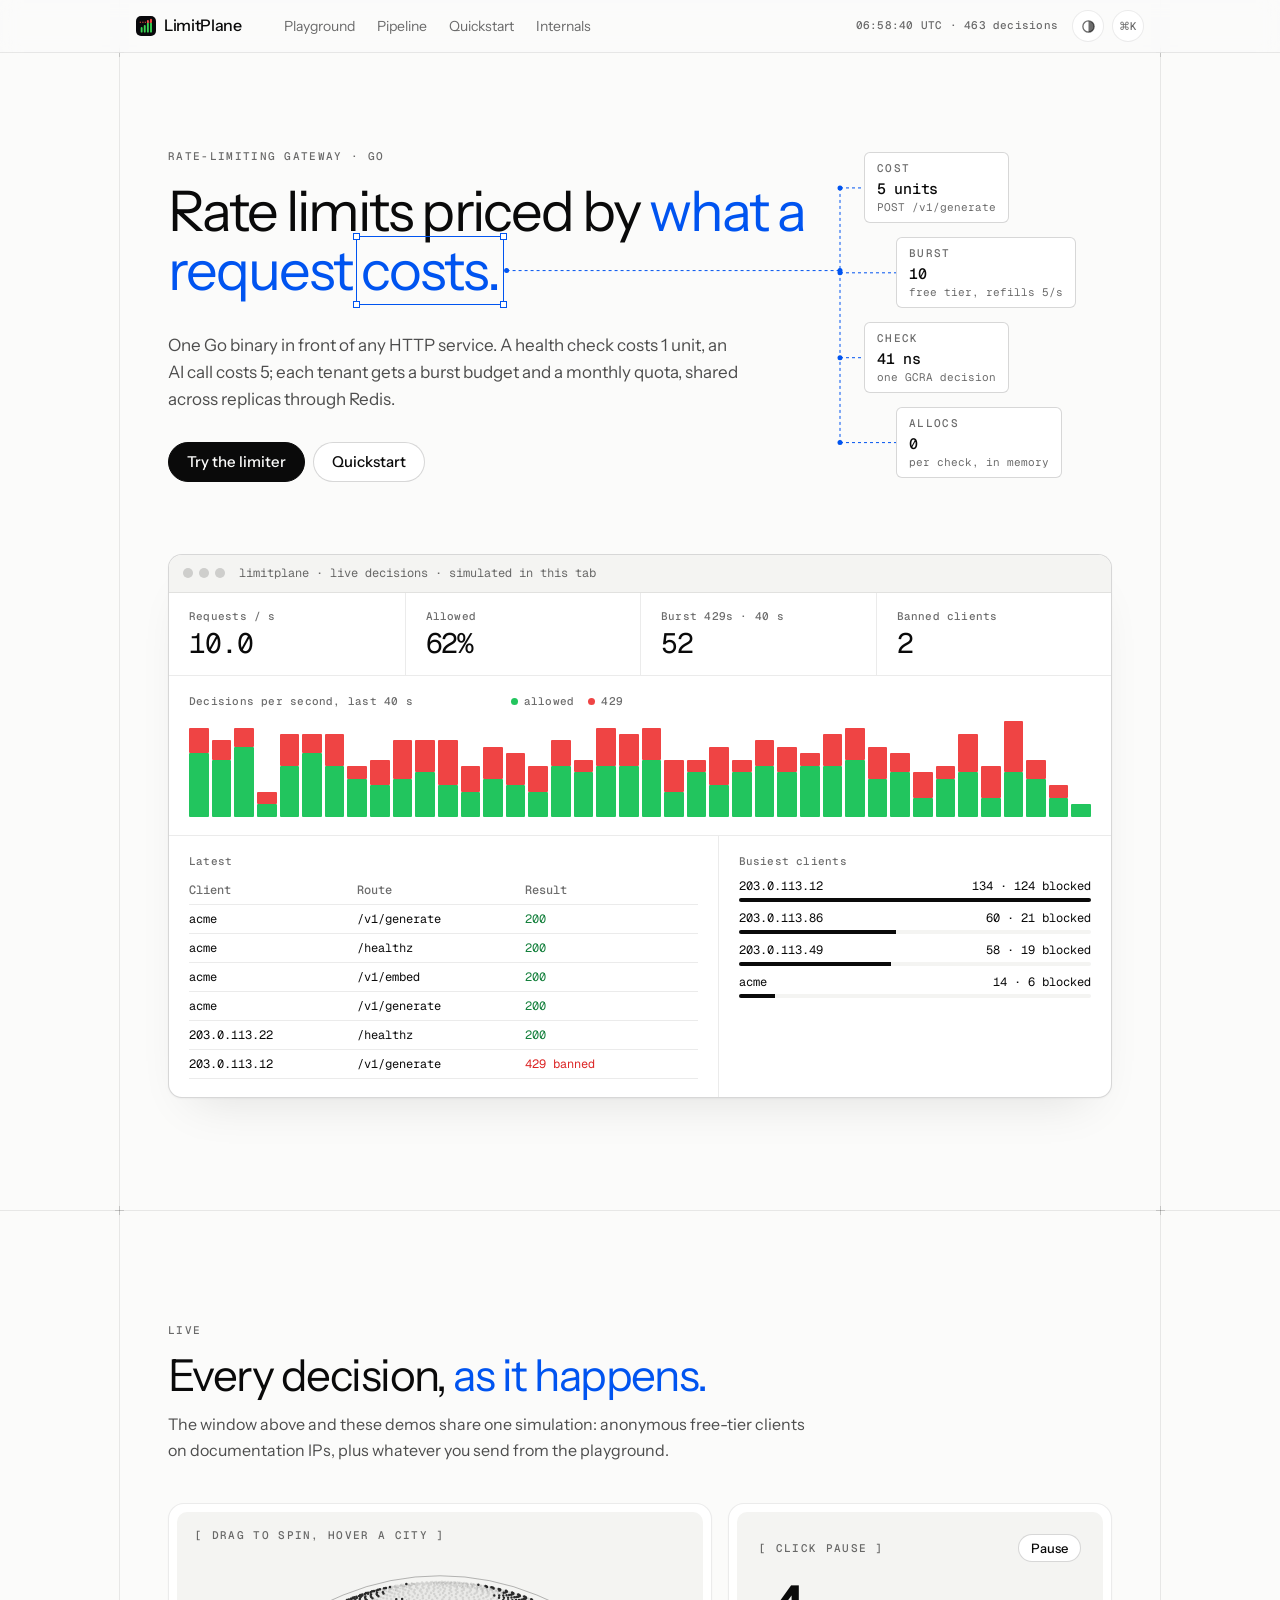
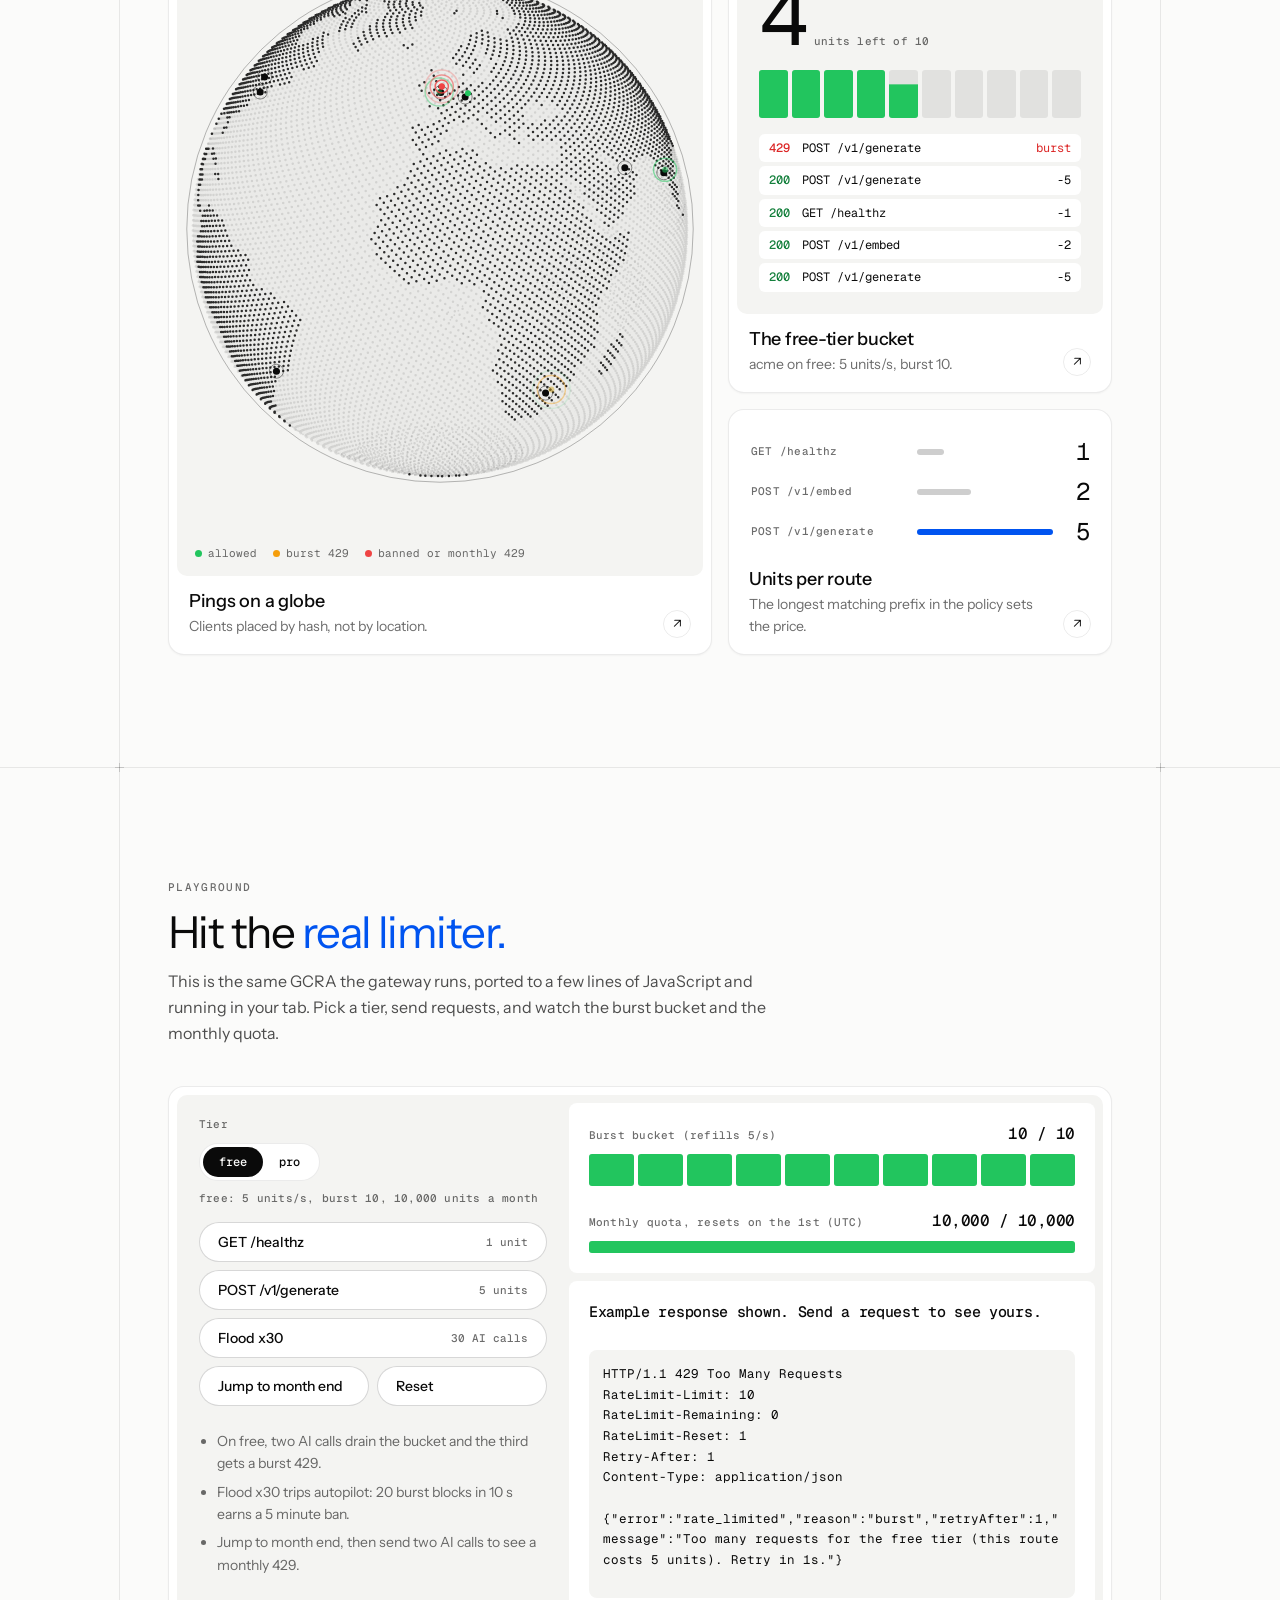
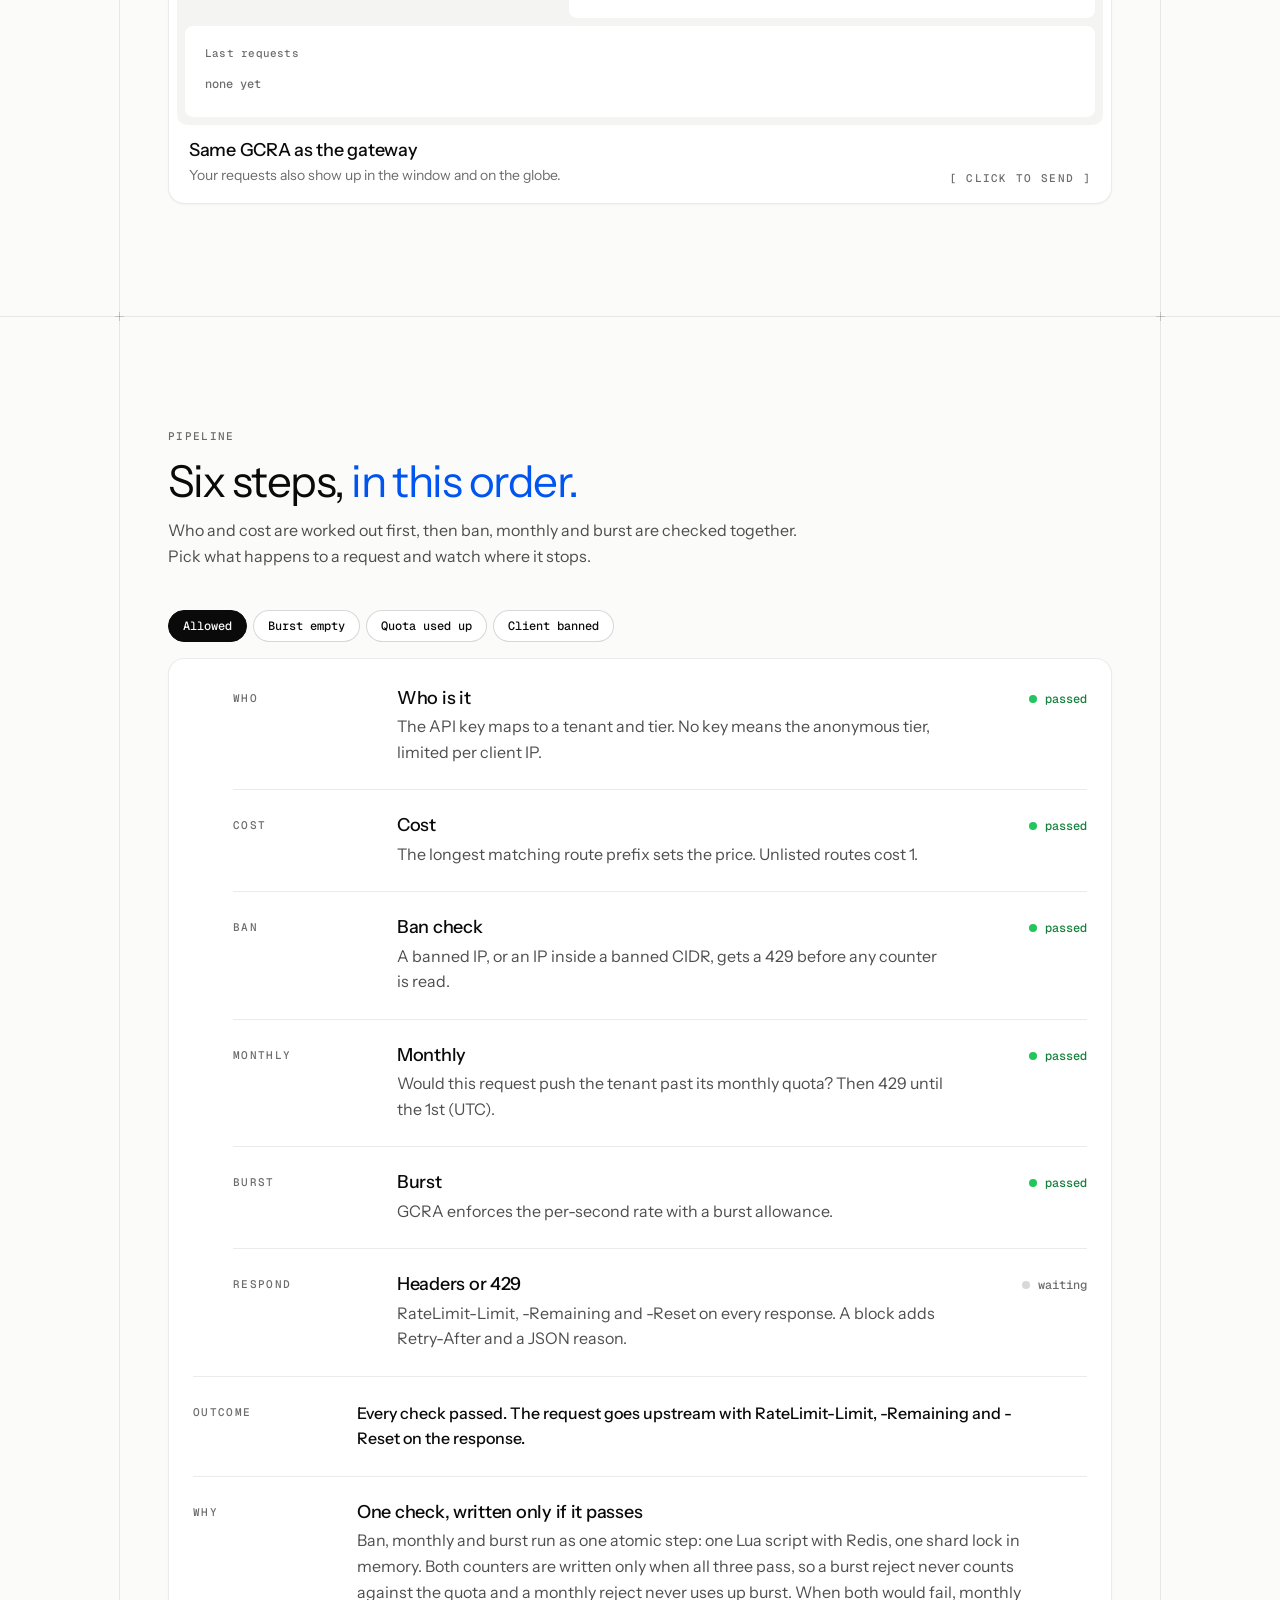
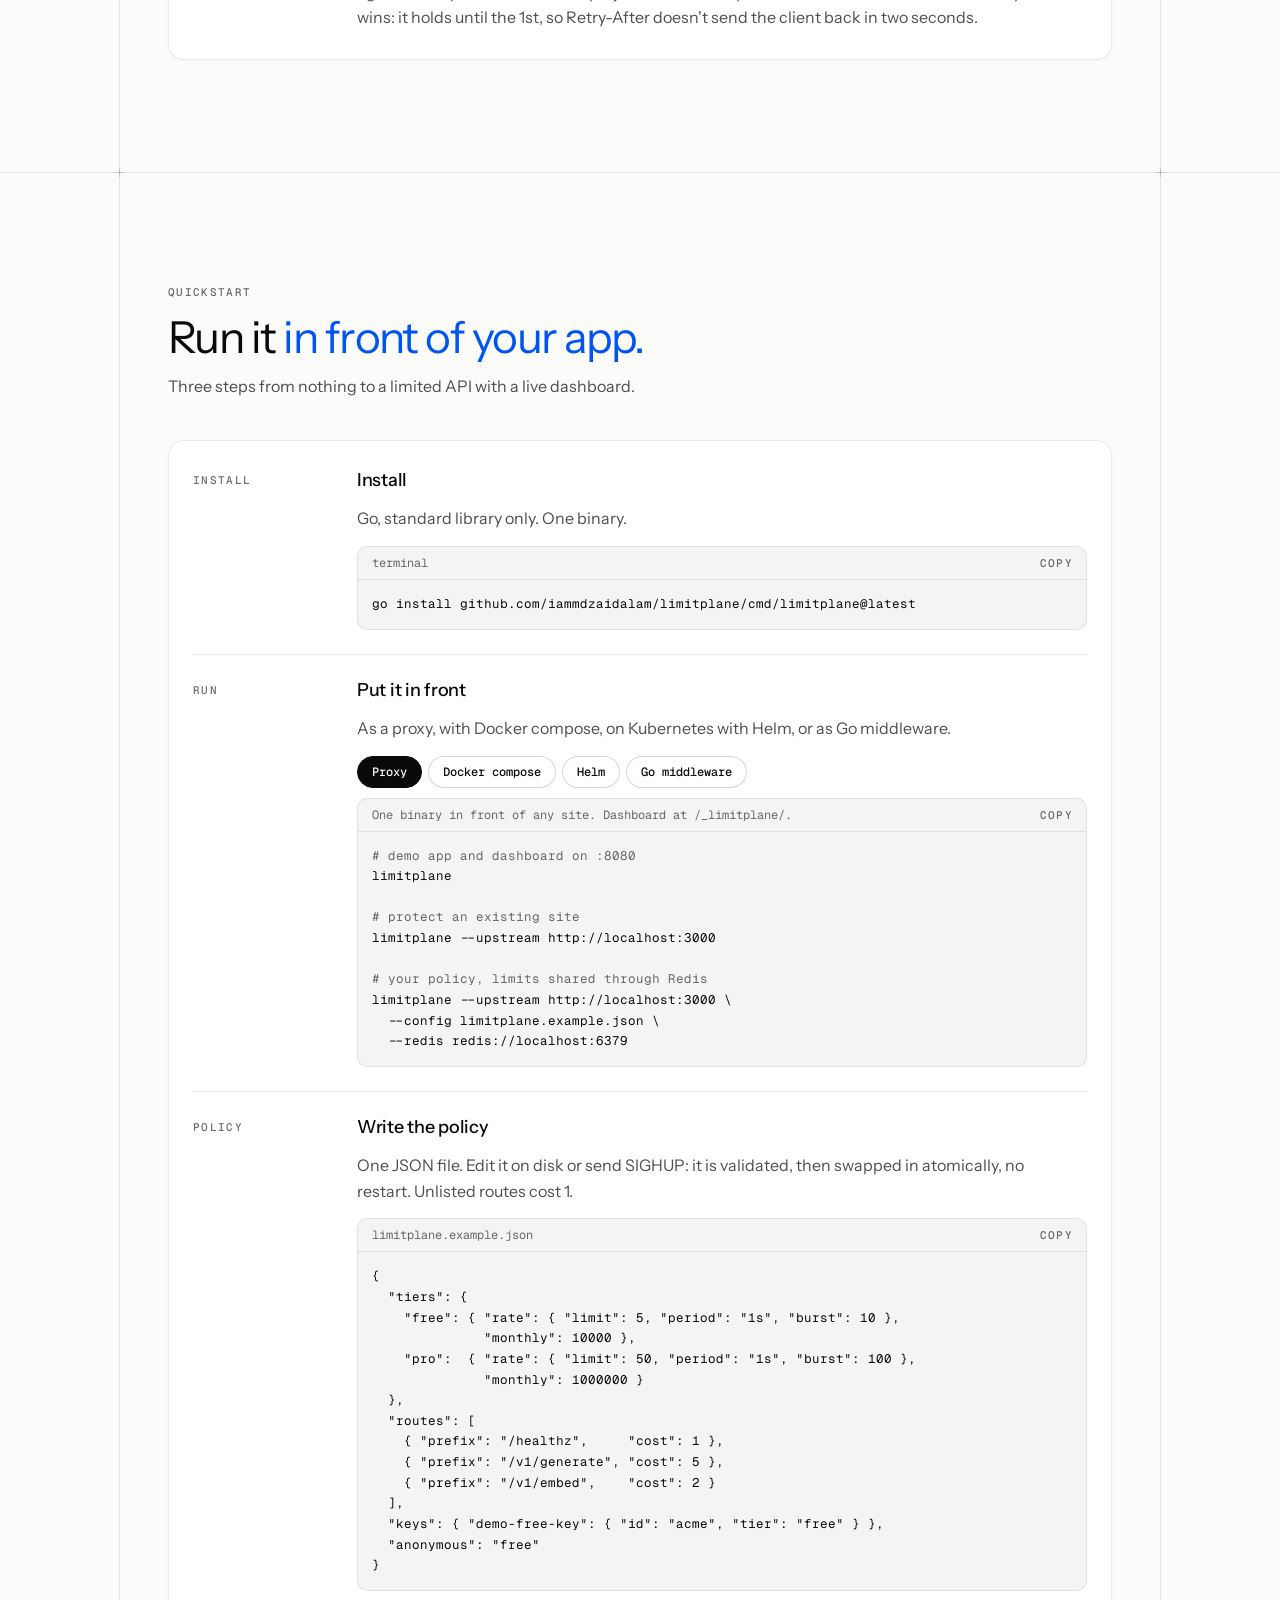
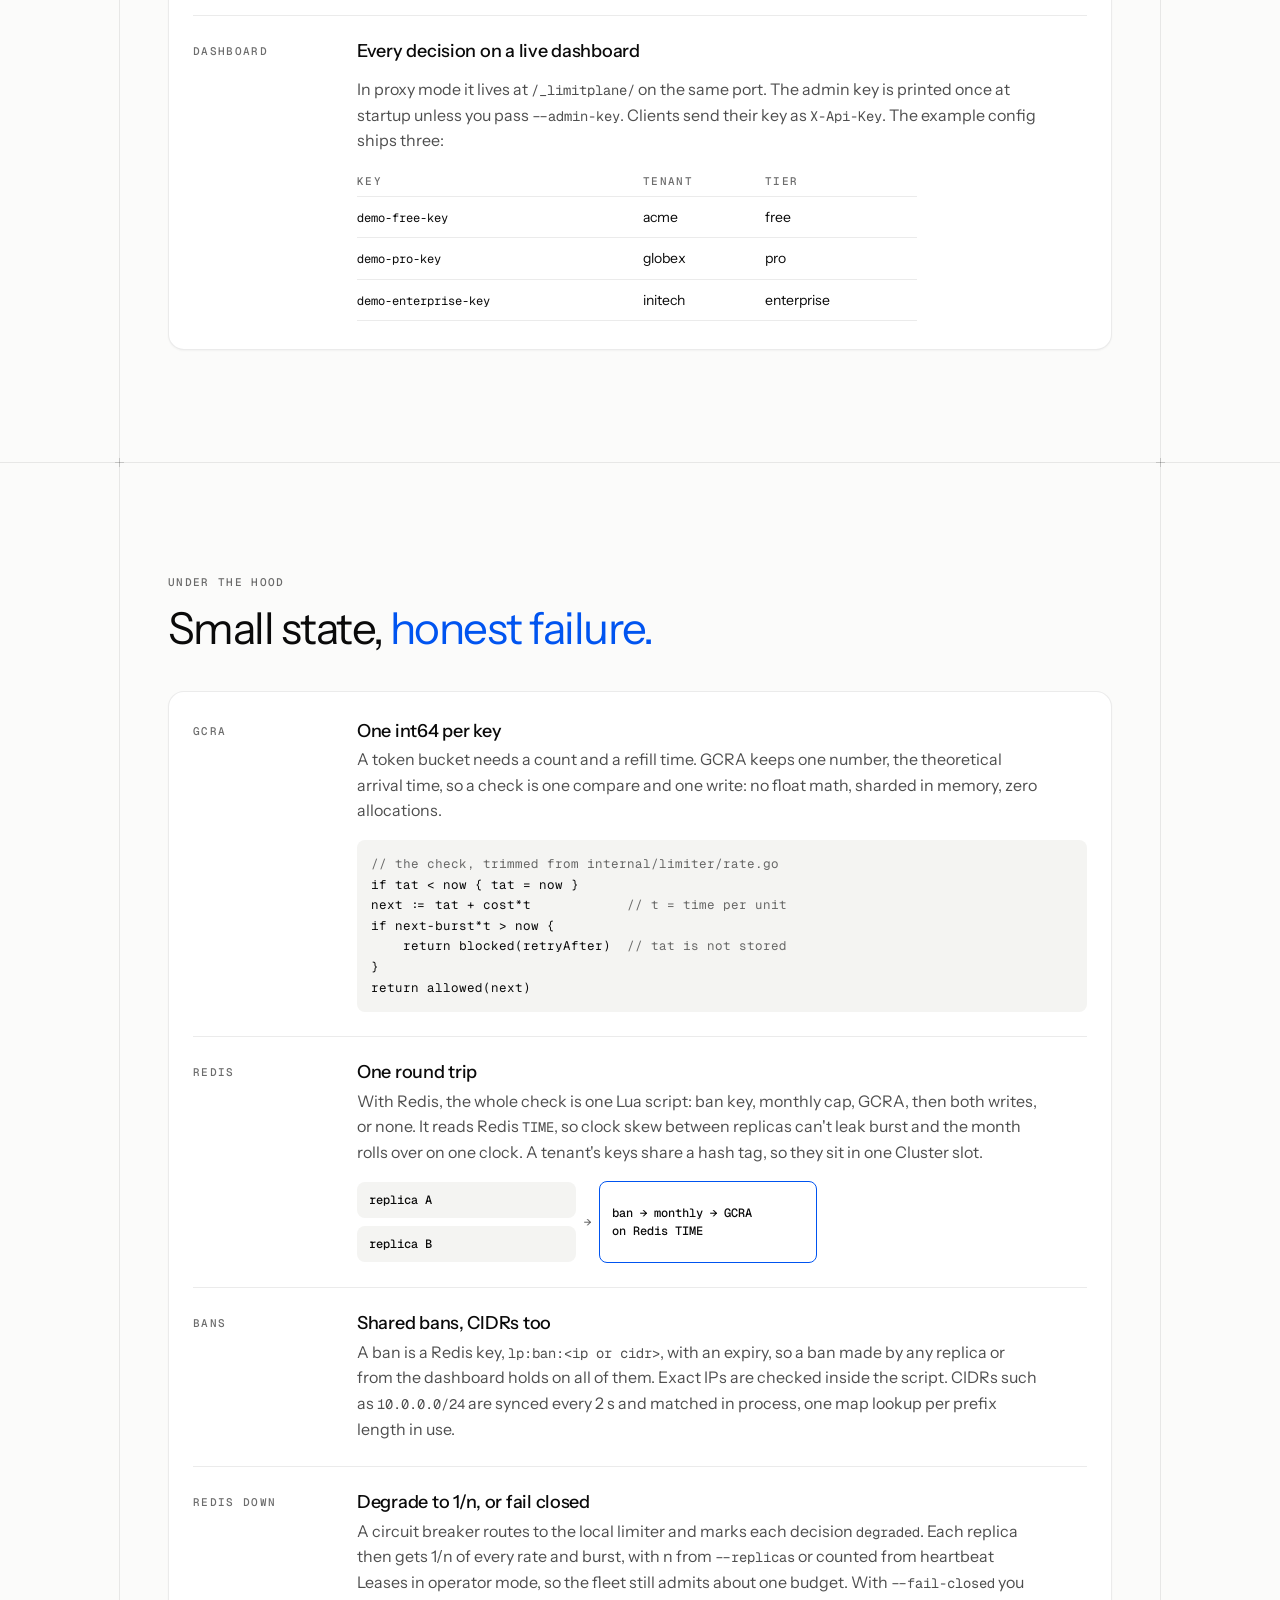
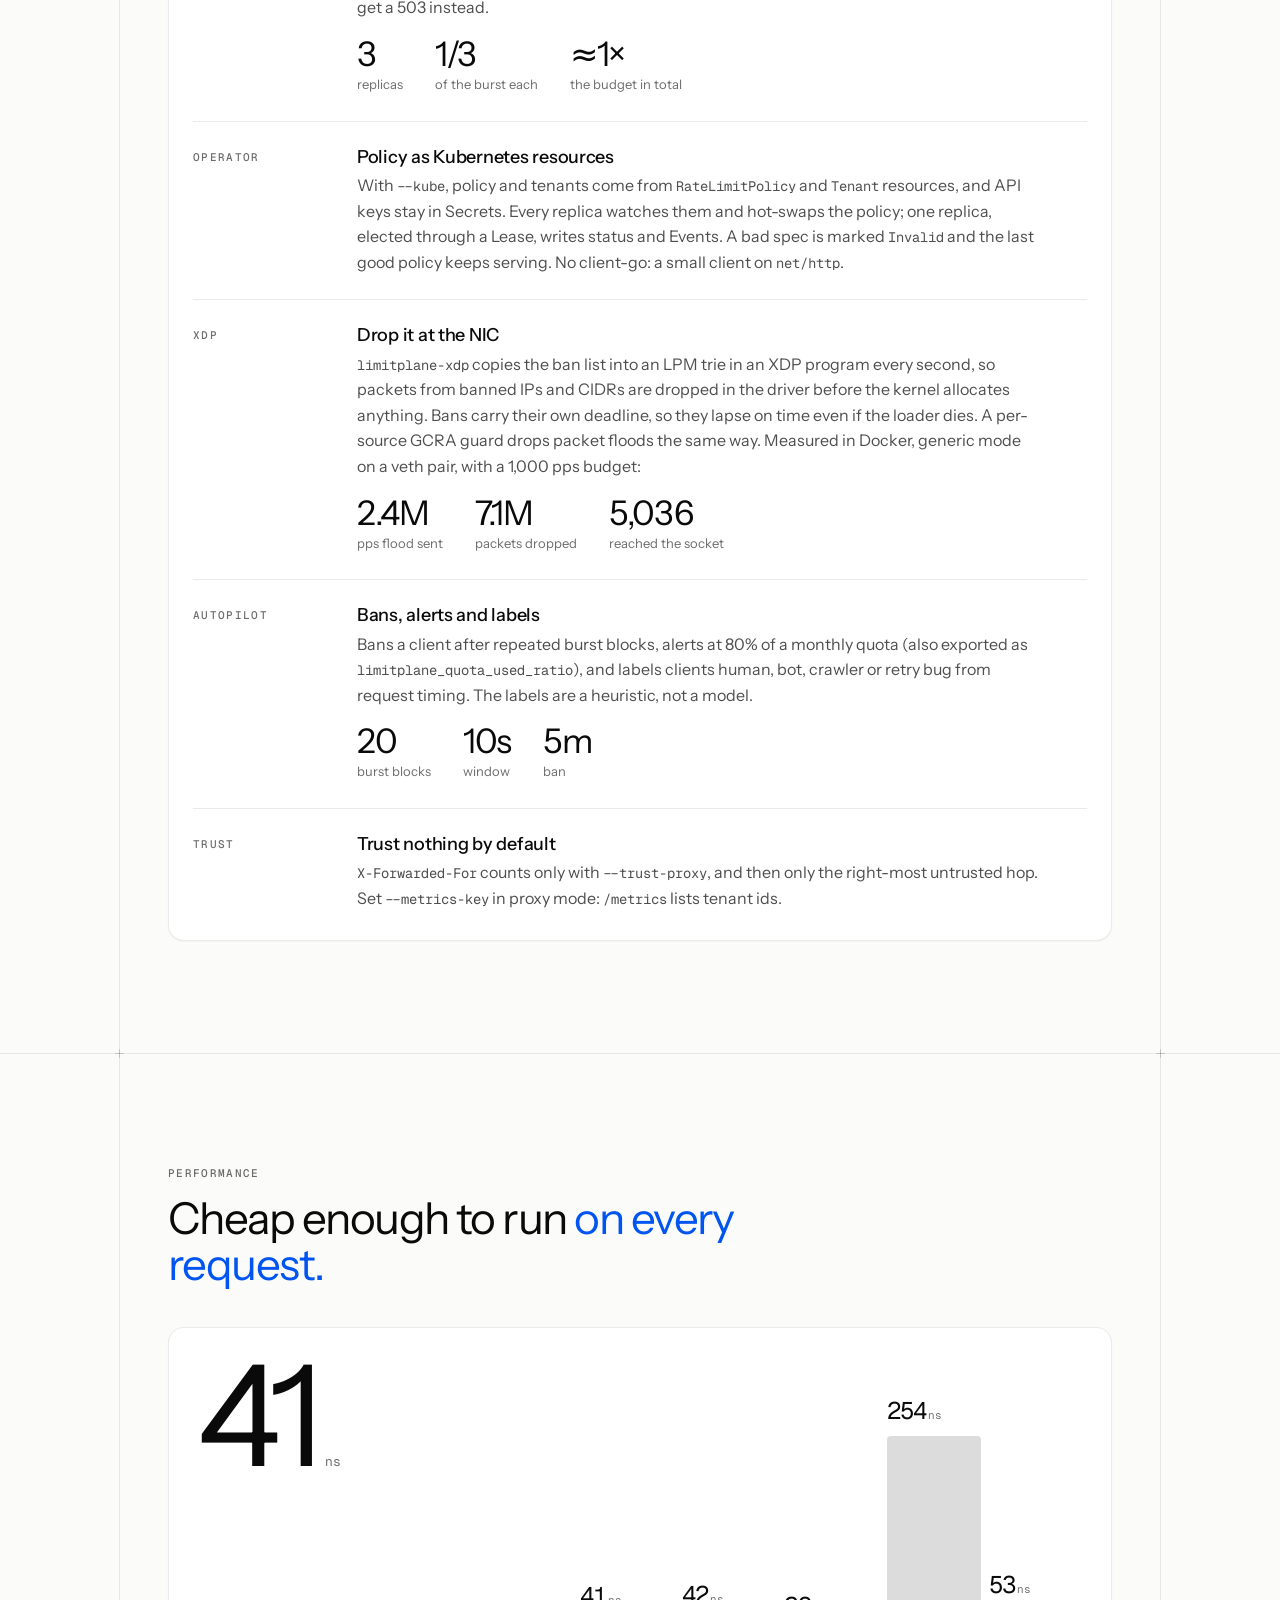
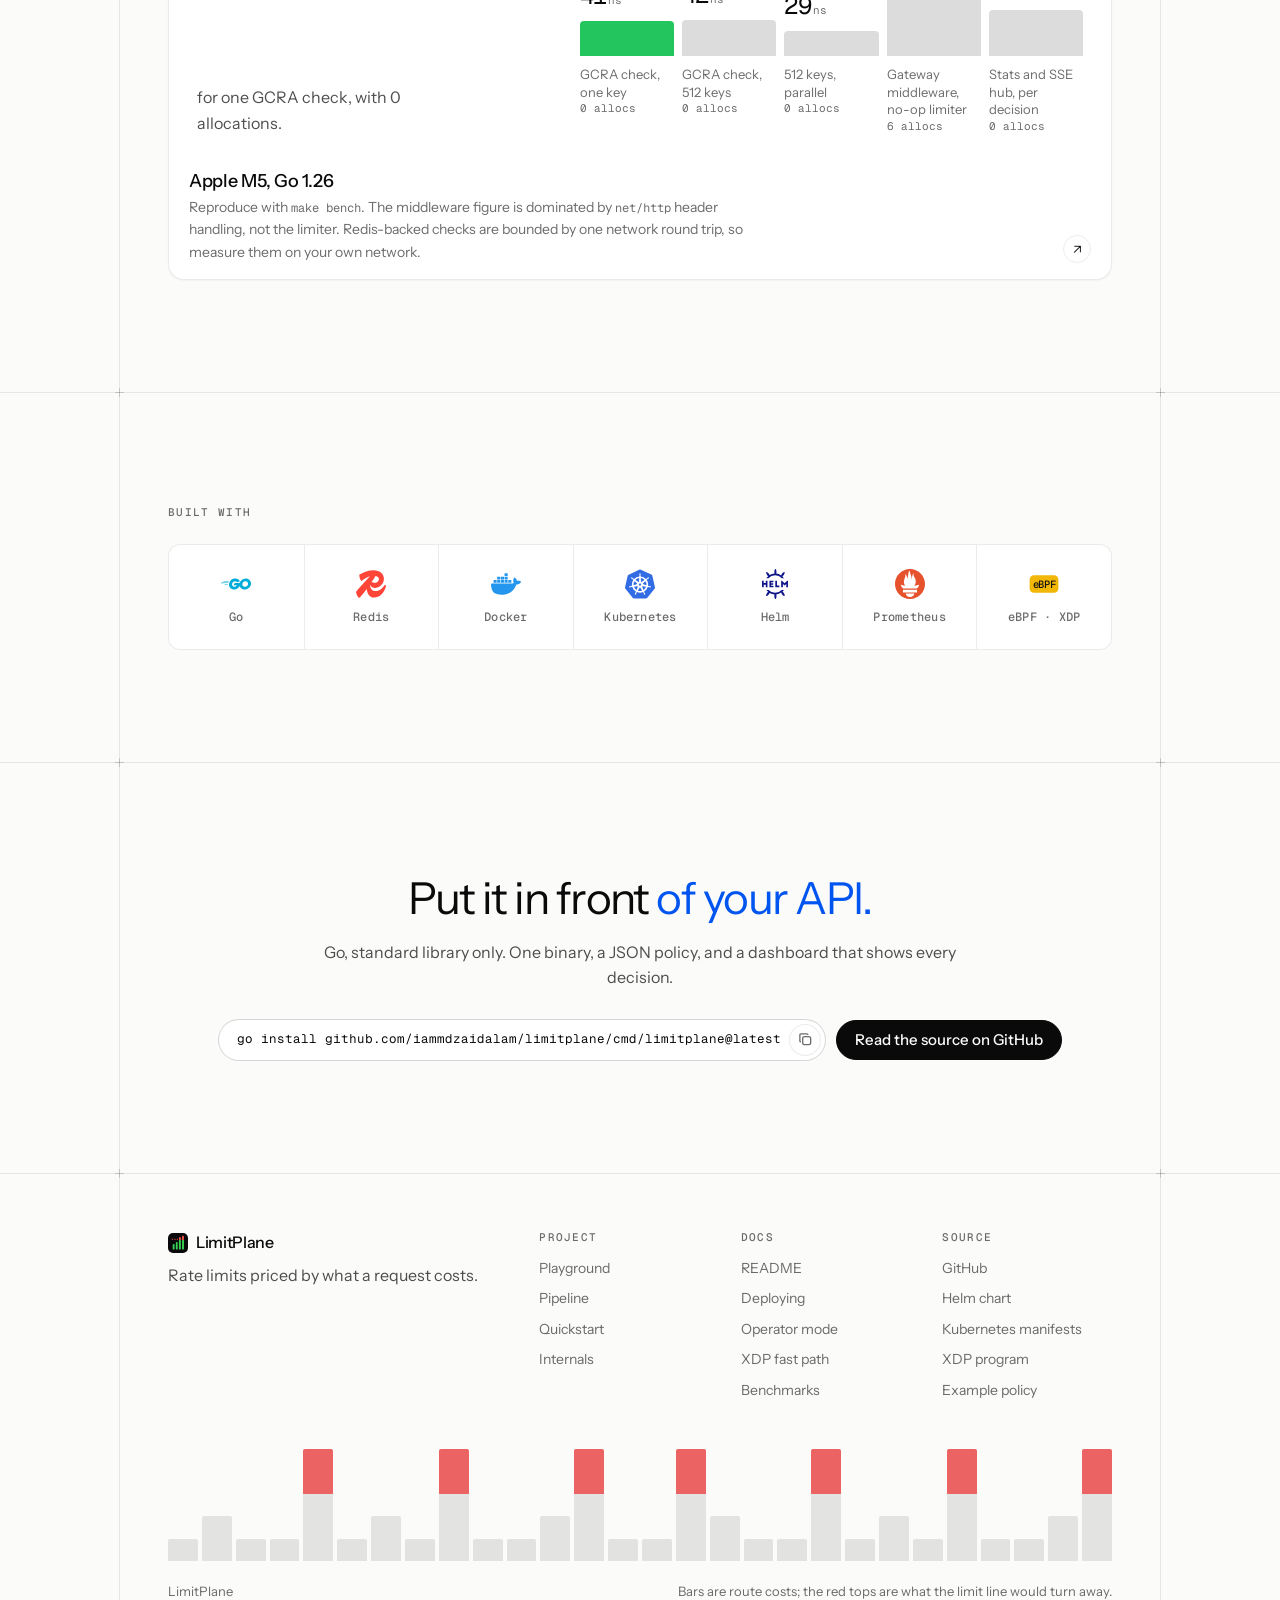
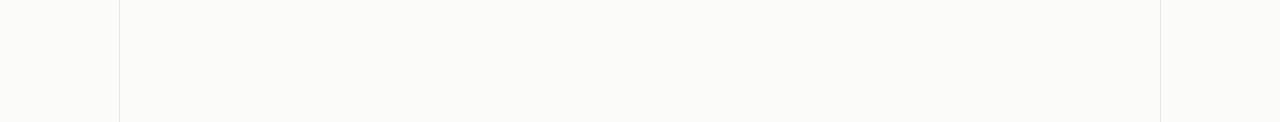
==== commit 52059a51: "xdp: bans lapse in the kernel even if the loader dies, test runs native and generic, stats command" ====
--- a/site/index.html
+++ b/site/index.html
@@ -334,8 +334,8 @@
       <div class="cv"><span class="k">redis down</span><div><h3>Degrade to 1/n, or fail closed</h3><p>A circuit breaker routes to the local limiter and marks each decision <code>degraded</code>. Each replica then gets 1/n of every rate and burst, with n from <code>--replicas</code> or counted from heartbeat Leases in operator mode, so the fleet still admits about one budget. With <code>--fail-closed</code> you get a 503 instead.</p>
         <div class="figs"><div><b>3</b><span>replicas</span></div><div><b>1/3</b><span>of the burst each</span></div><div><b>&asymp;1&times;</b><span>the budget in total</span></div></div></div></div>
       <div class="cv"><span class="k">operator</span><div><h3>Policy as Kubernetes resources</h3><p>With <code>--kube</code>, policy and tenants come from <code>RateLimitPolicy</code> and <code>Tenant</code> resources, and API keys stay in Secrets. Every replica watches them and hot-swaps the policy; one replica, elected through a Lease, writes status and Events. A bad spec is marked <code>Invalid</code> and the last good policy keeps serving. No client-go: a small client on <code>net/http</code>.</p></div></div>
-      <div class="cv"><span class="k">xdp</span><div><h3>Drop it at the NIC</h3><p><code>limitplane-xdp</code> copies the ban list into an LPM trie in an XDP program every second, so packets from banned IPs and CIDRs are dropped in the driver before the kernel allocates anything. A per-source GCRA guard drops packet floods the same way. Measured in Docker, generic mode on a veth pair, with a 1,000 pps budget:</p>
-        <div class="figs"><div><b>3.4M</b><span>pps flood sent</span></div><div><b>10.2M</b><span>packets dropped</span></div><div><b>5,037</b><span>reached the socket</span></div></div></div></div>
+      <div class="cv"><span class="k">xdp</span><div><h3>Drop it at the NIC</h3><p><code>limitplane-xdp</code> copies the ban list into an LPM trie in an XDP program every second, so packets from banned IPs and CIDRs are dropped in the driver before the kernel allocates anything. Bans carry their own deadline, so they lapse on time even if the loader dies. A per-source GCRA guard drops packet floods the same way. Measured in Docker, generic mode on a veth pair, with a 1,000 pps budget:</p>
+        <div class="figs"><div><b>2.4M</b><span>pps flood sent</span></div><div><b>7.1M</b><span>packets dropped</span></div><div><b>5,036</b><span>reached the socket</span></div></div></div></div>
       <div class="cv"><span class="k">autopilot</span><div><h3>Bans, alerts and labels</h3><p>Bans a client after repeated burst blocks, alerts at 80% of a monthly quota (also exported as <code>limitplane_quota_used_ratio</code>), and labels clients human, bot, crawler or retry bug from request timing. The labels are a heuristic, not a model.</p>
         <div class="figs"><div><b>20</b><span>burst blocks</span></div><div><b>10s</b><span>window</span></div><div><b>5m</b><span>ban</span></div></div></div></div>
       <div class="cv"><span class="k">trust</span><div><h3>Trust nothing by default</h3><p><code>X-Forwarded-For</code> counts only with <code>--trust-proxy</code>, and then only the right-most untrusted hop. Set <code>--metrics-key</code> in proxy mode: <code>/metrics</code> lists tenant ids.</p></div></div>
